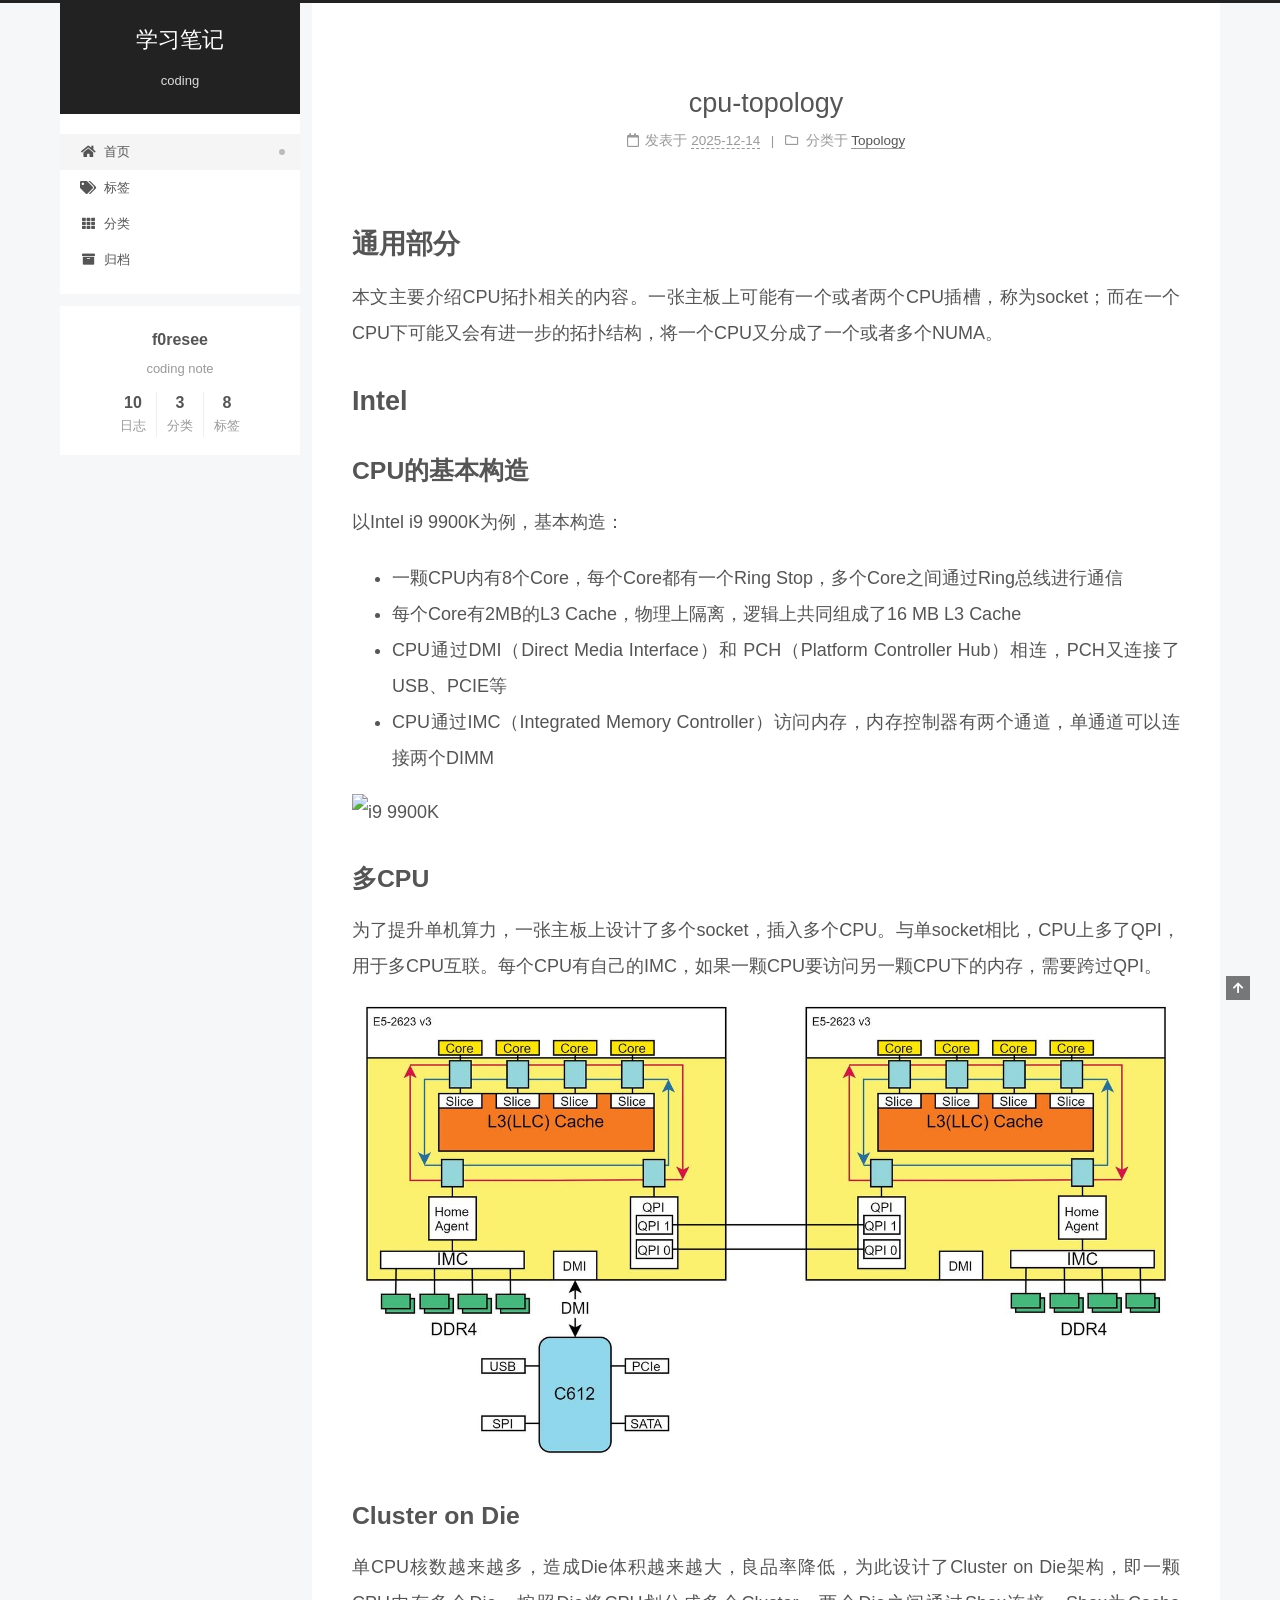
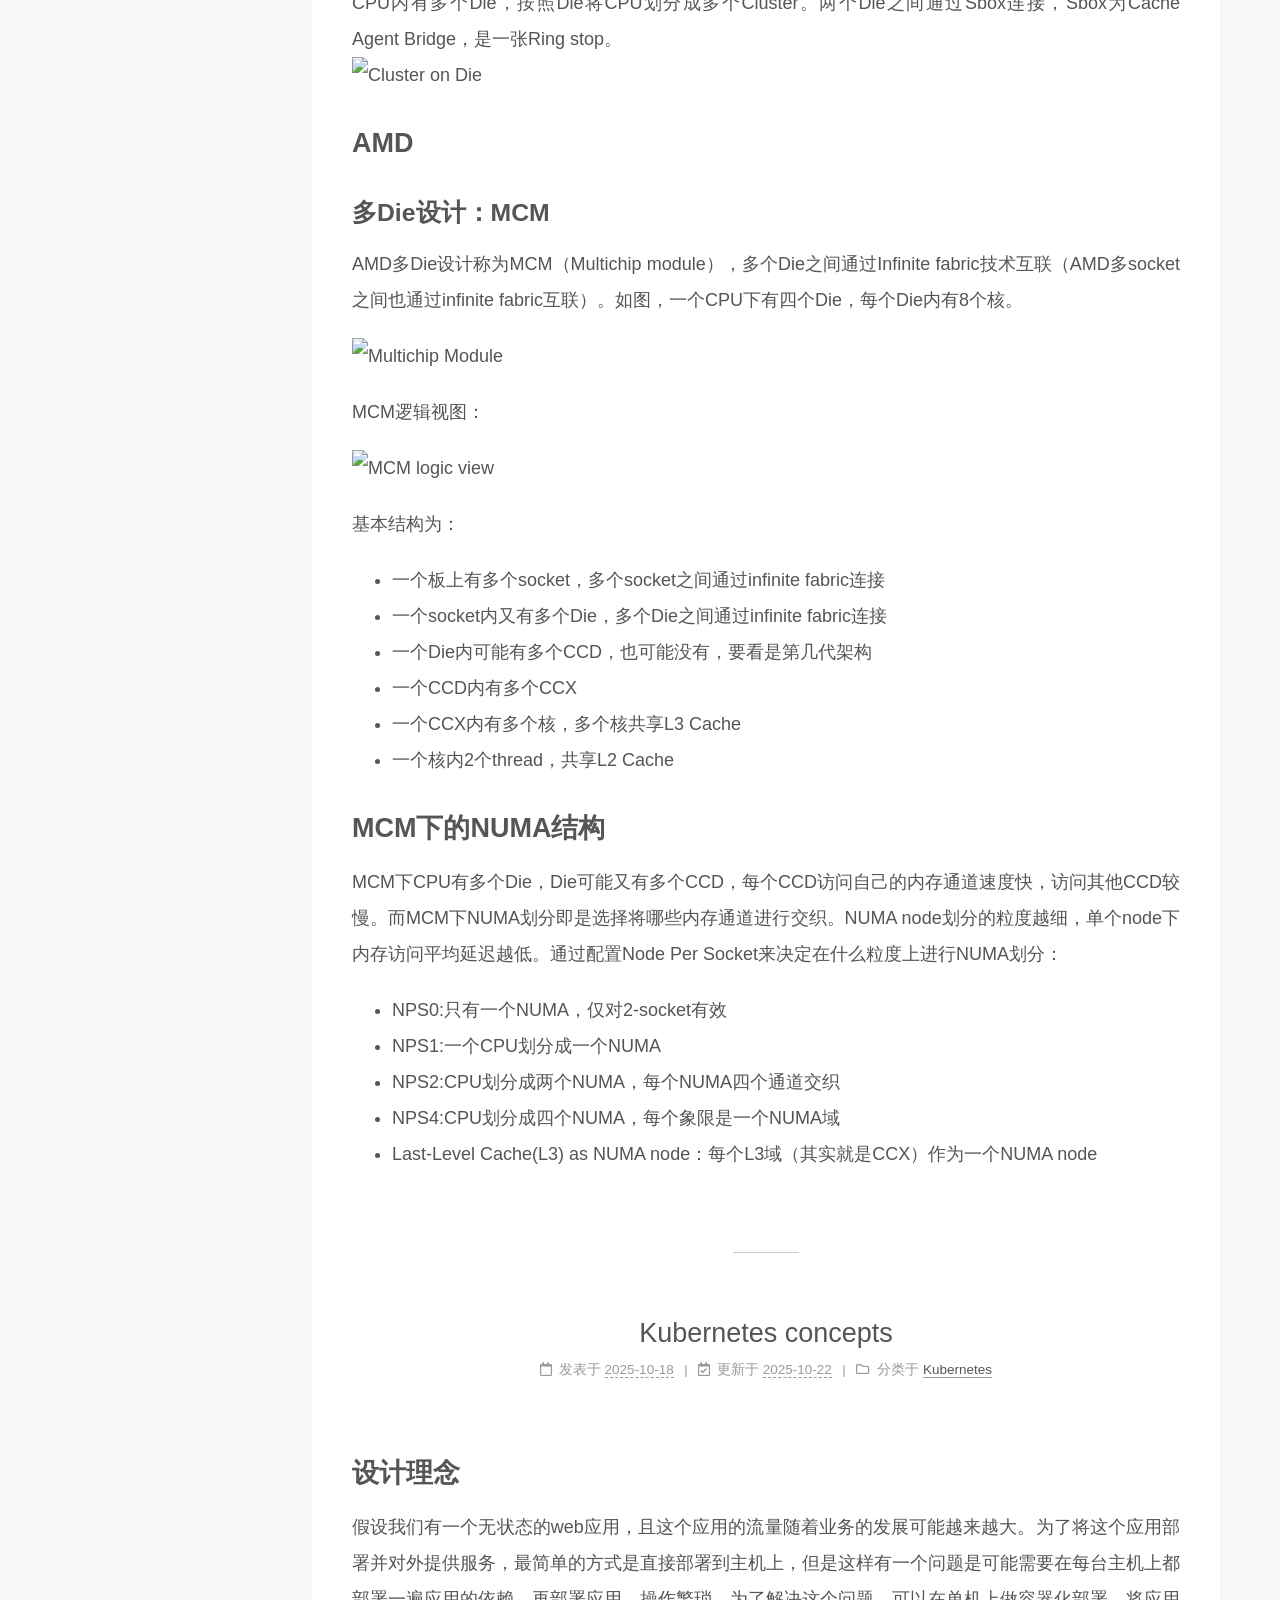
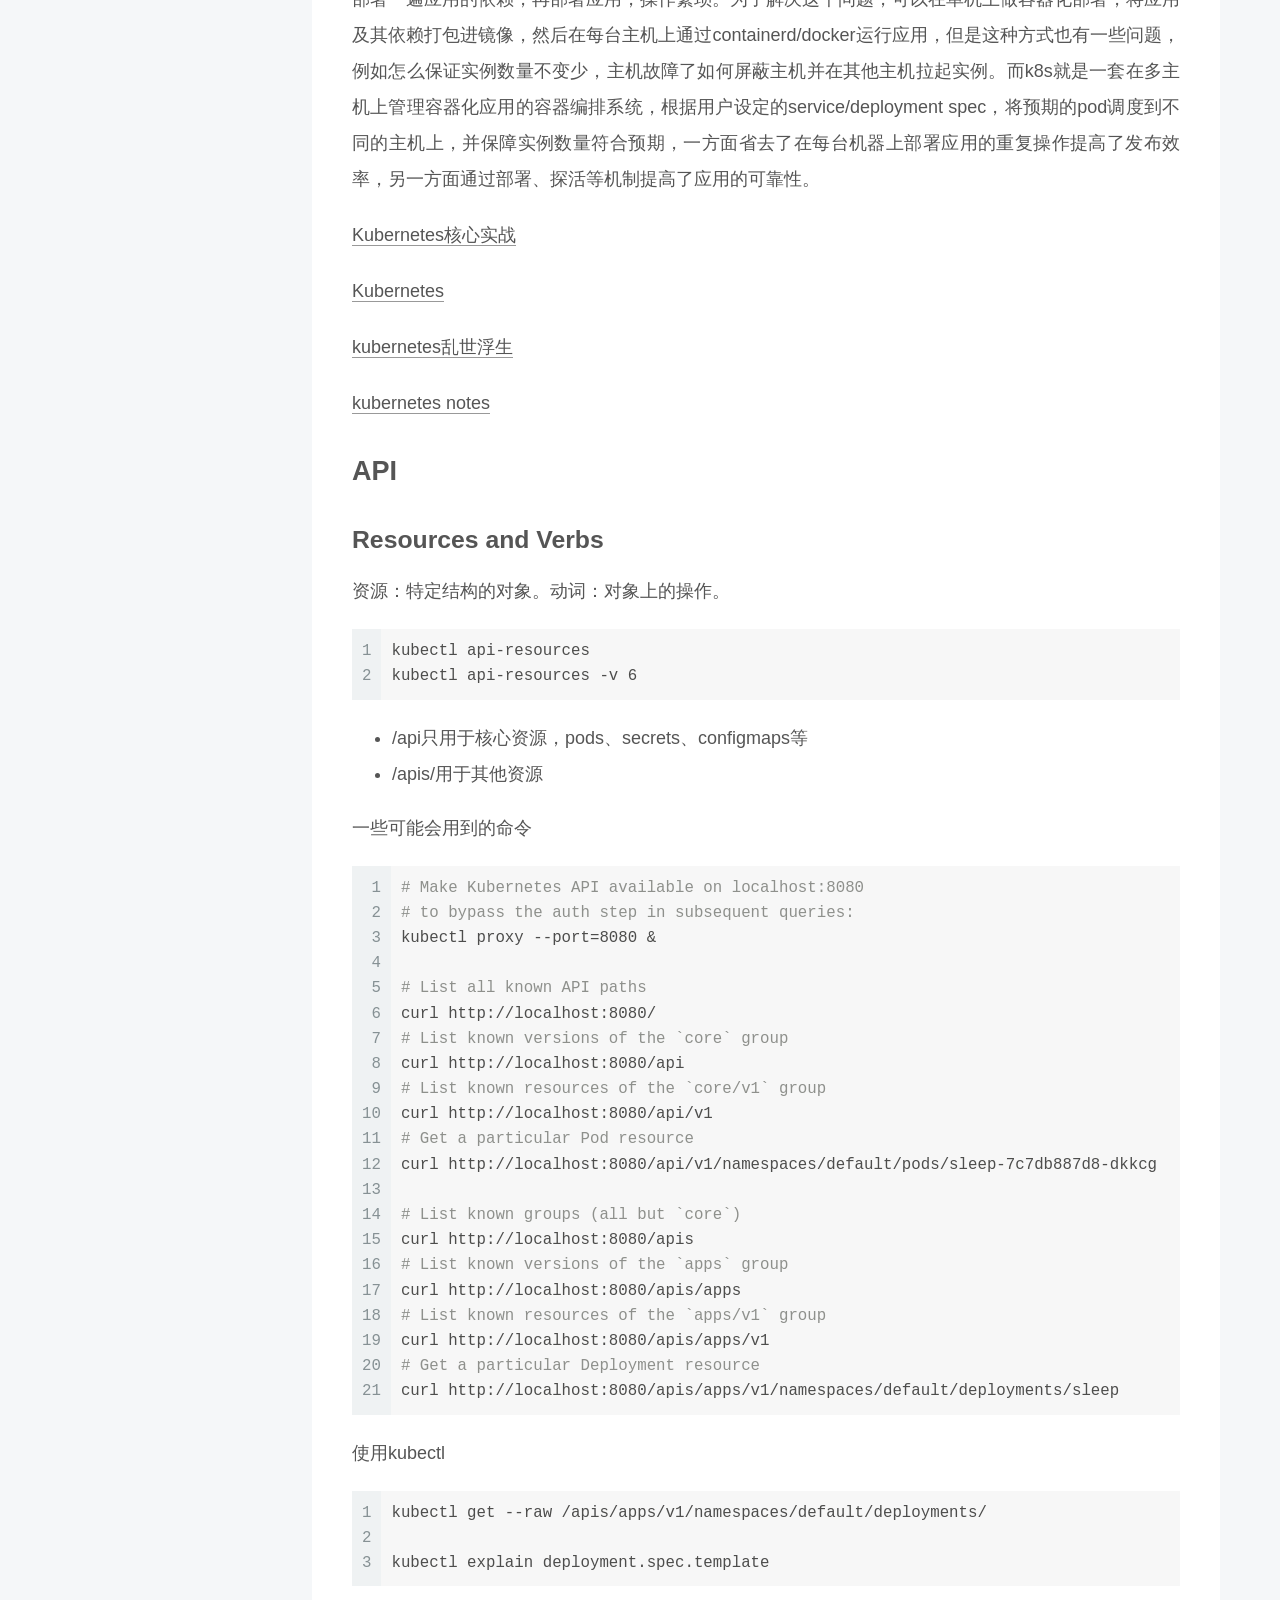
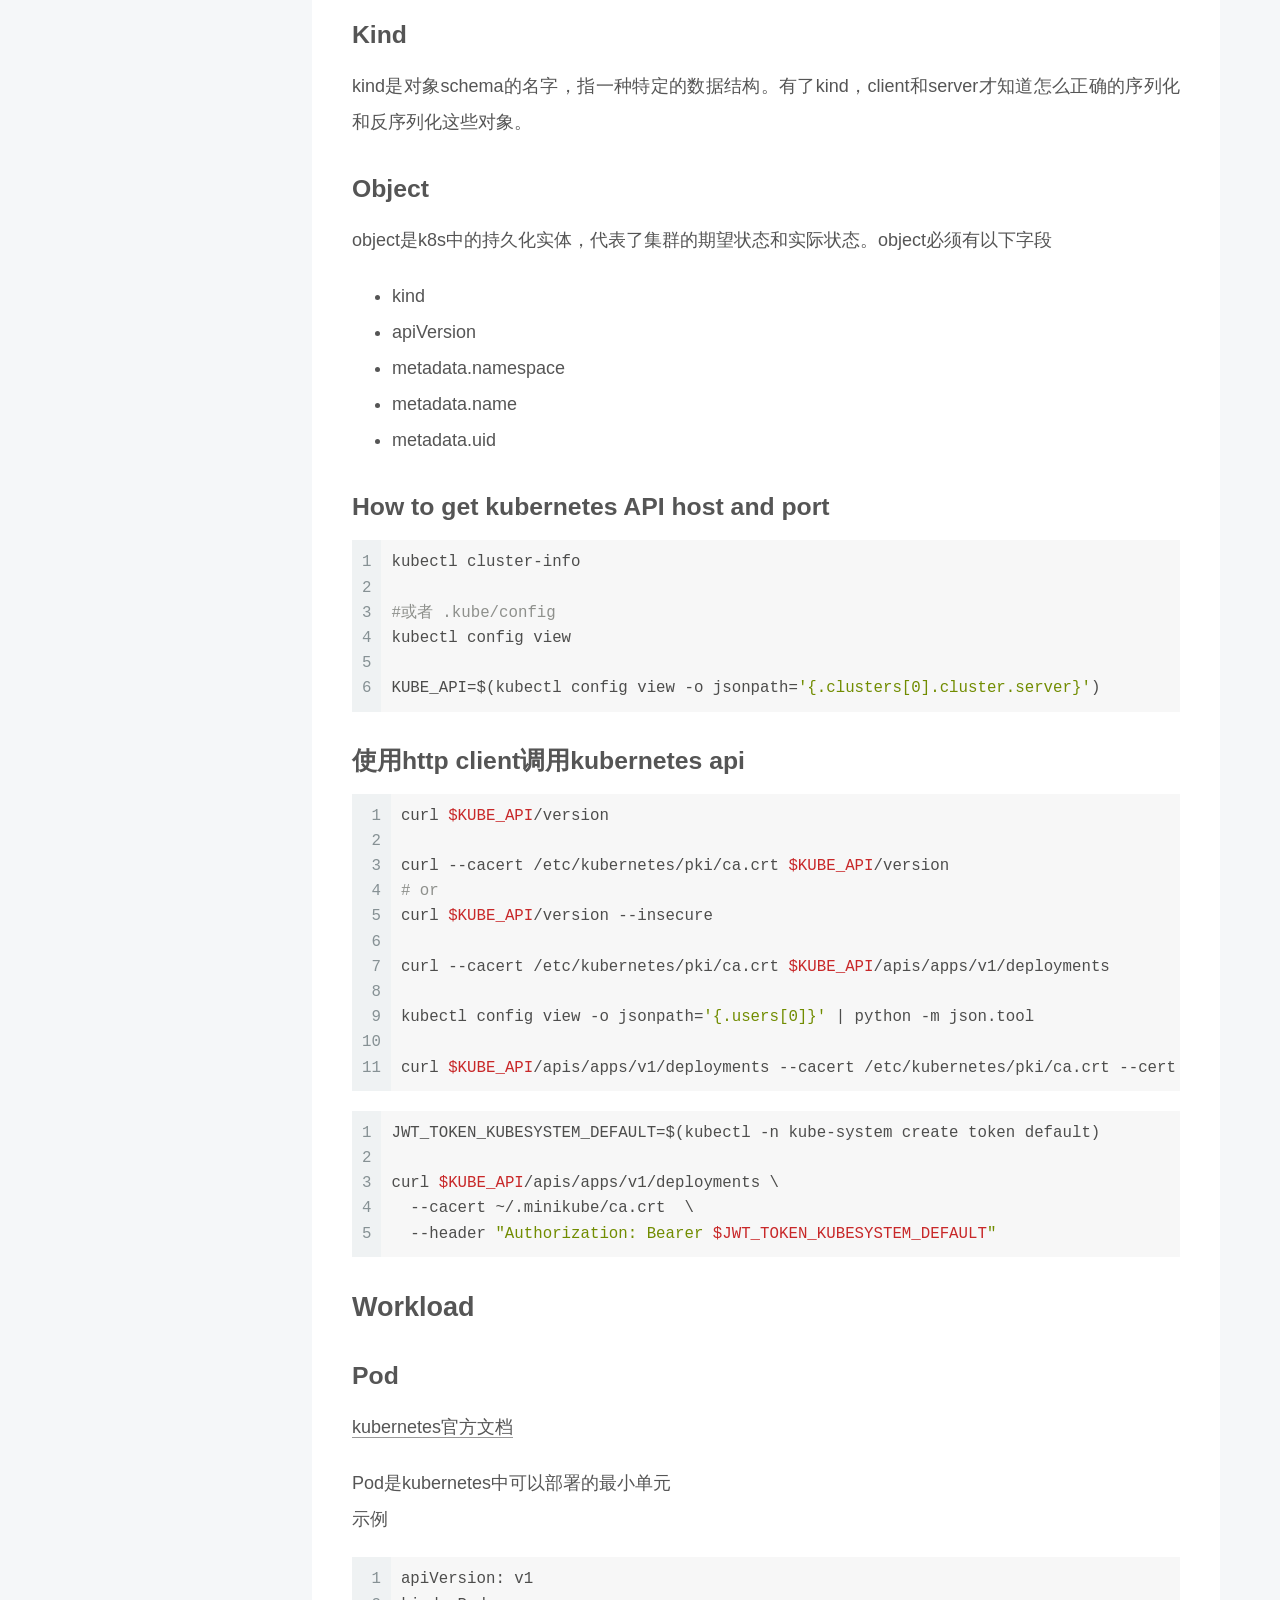
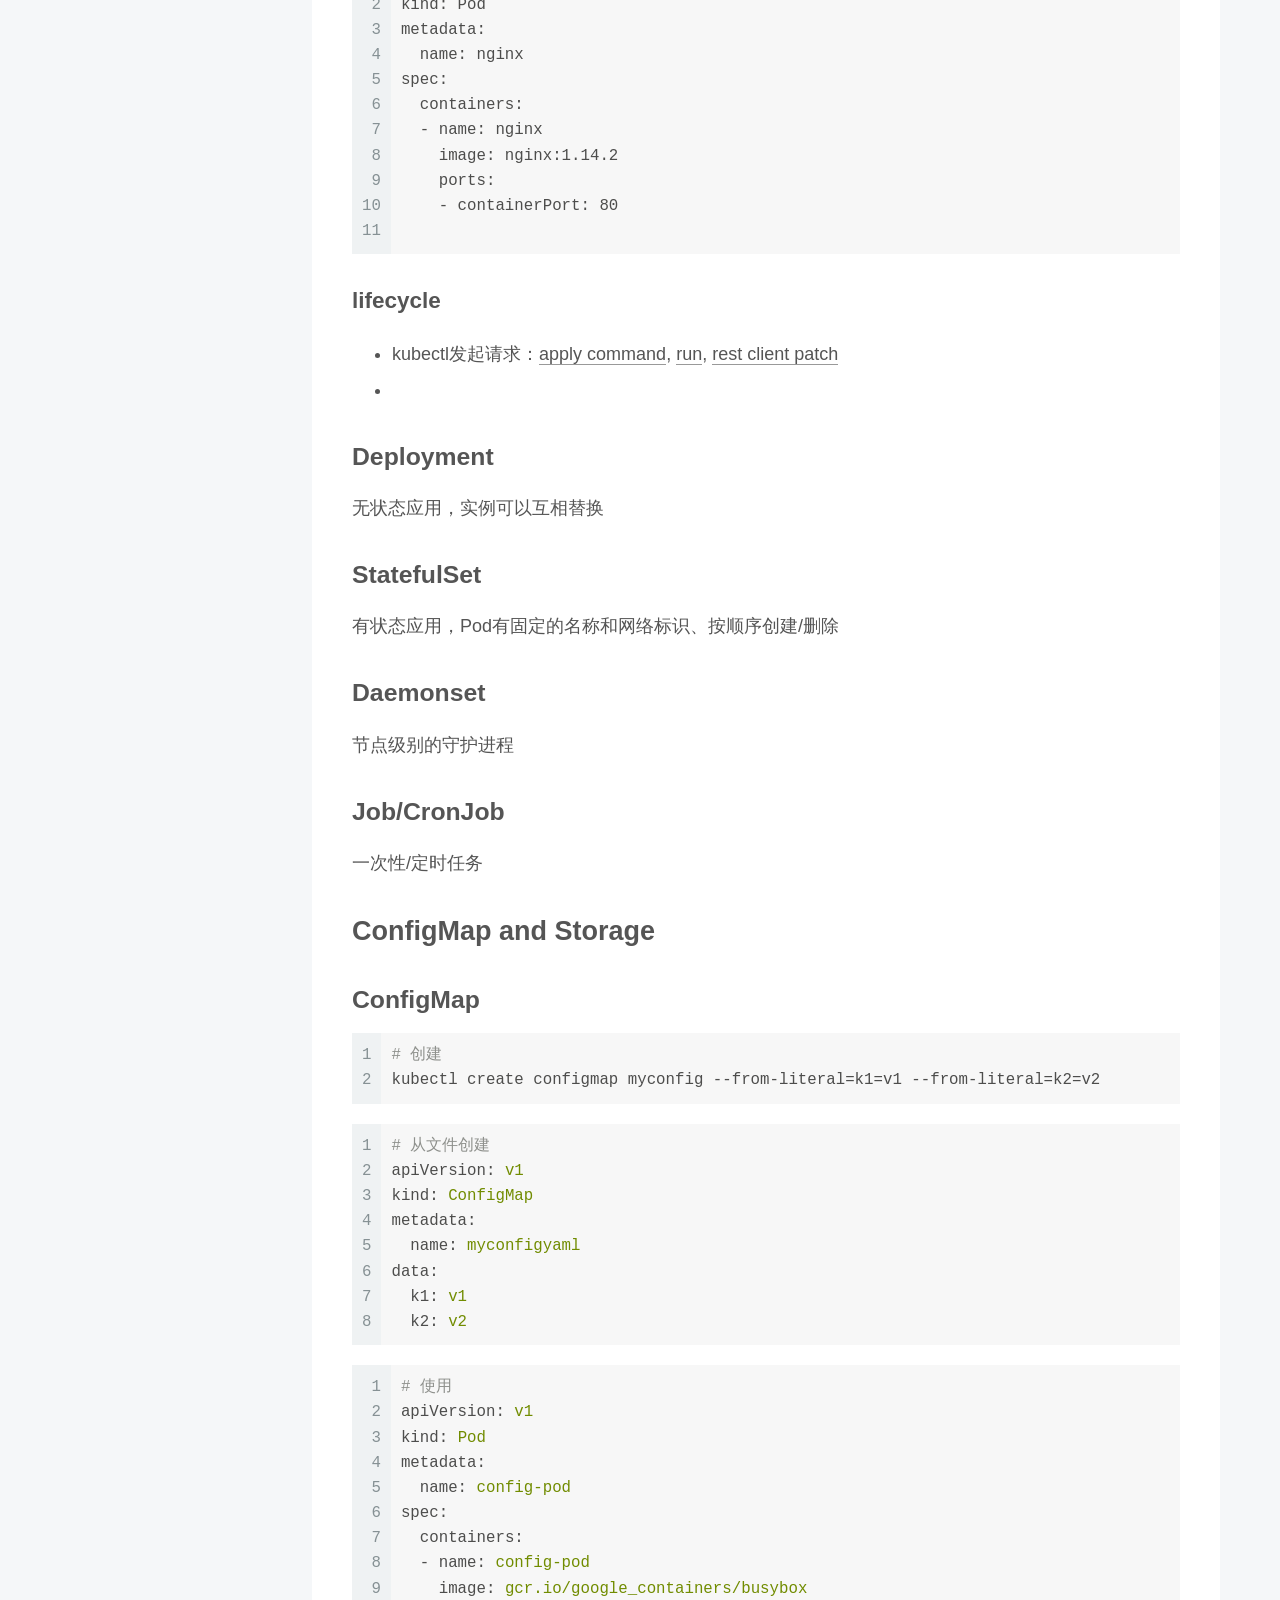
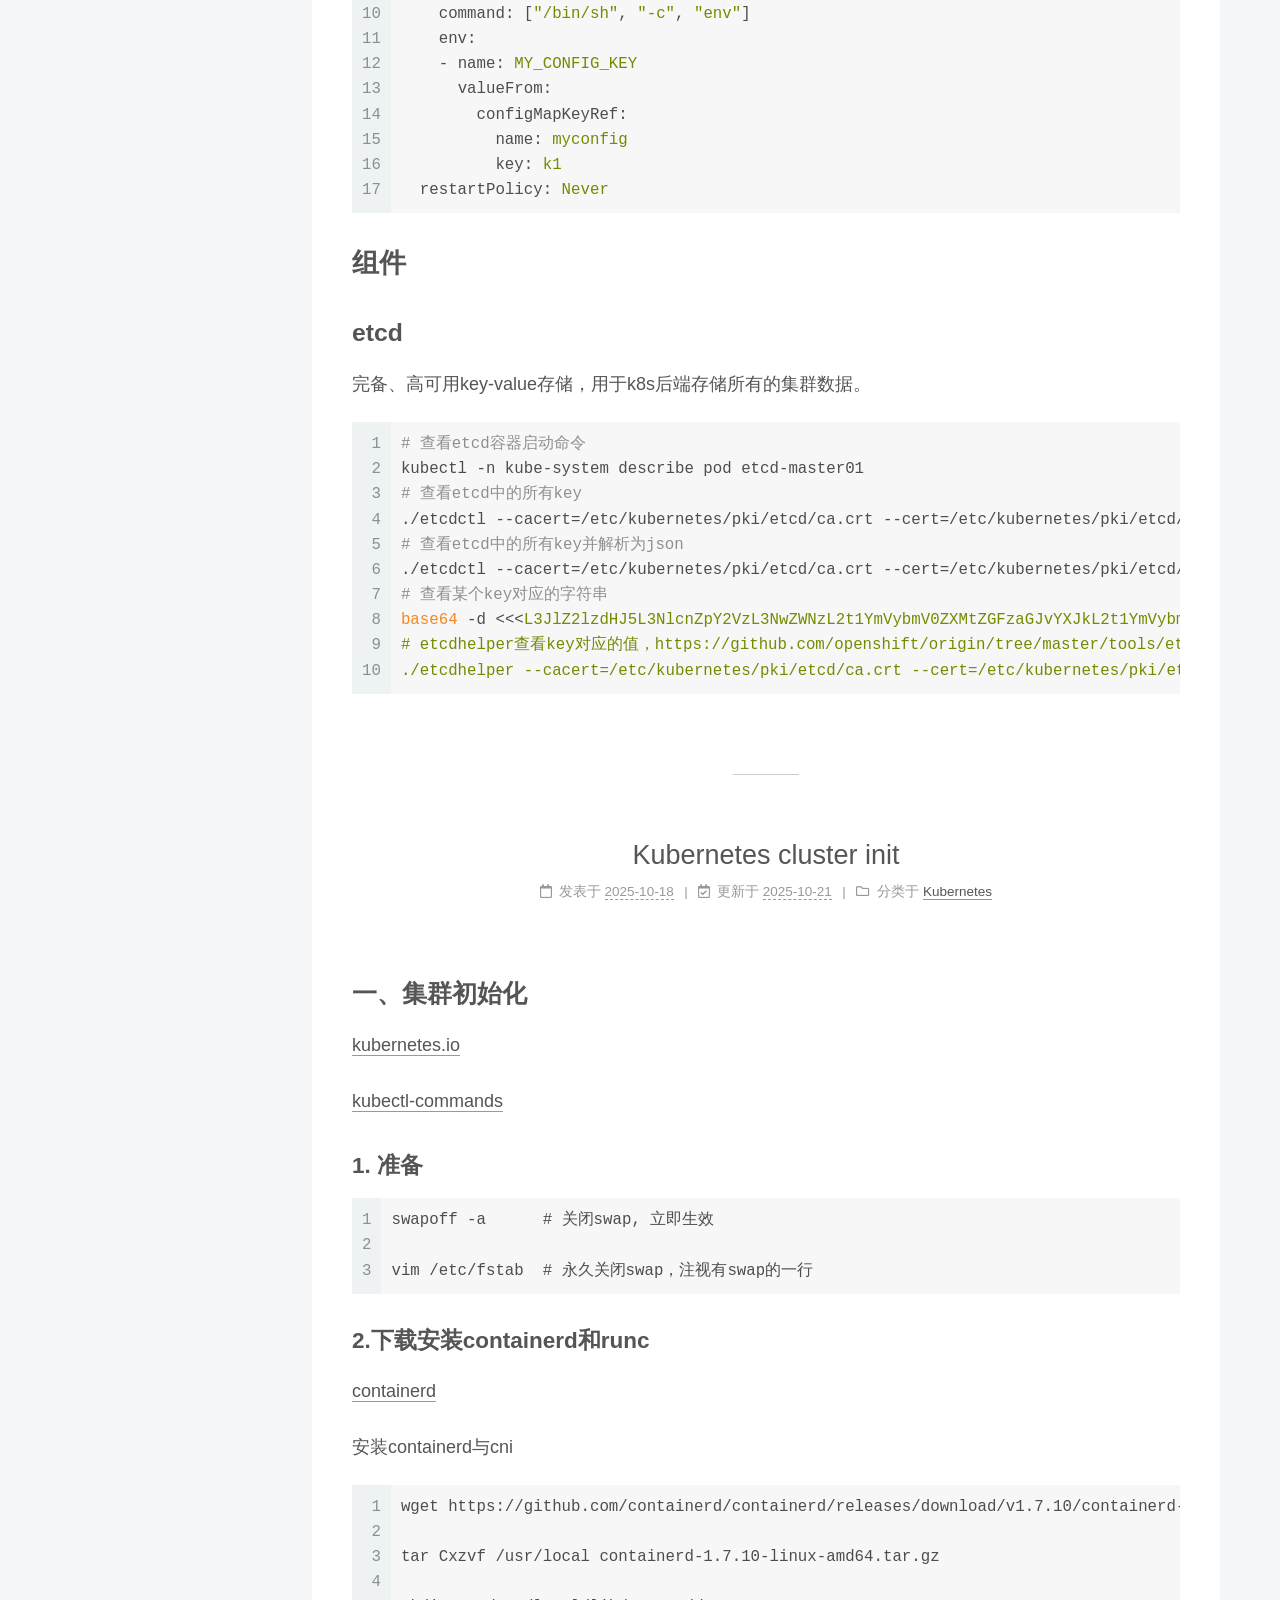
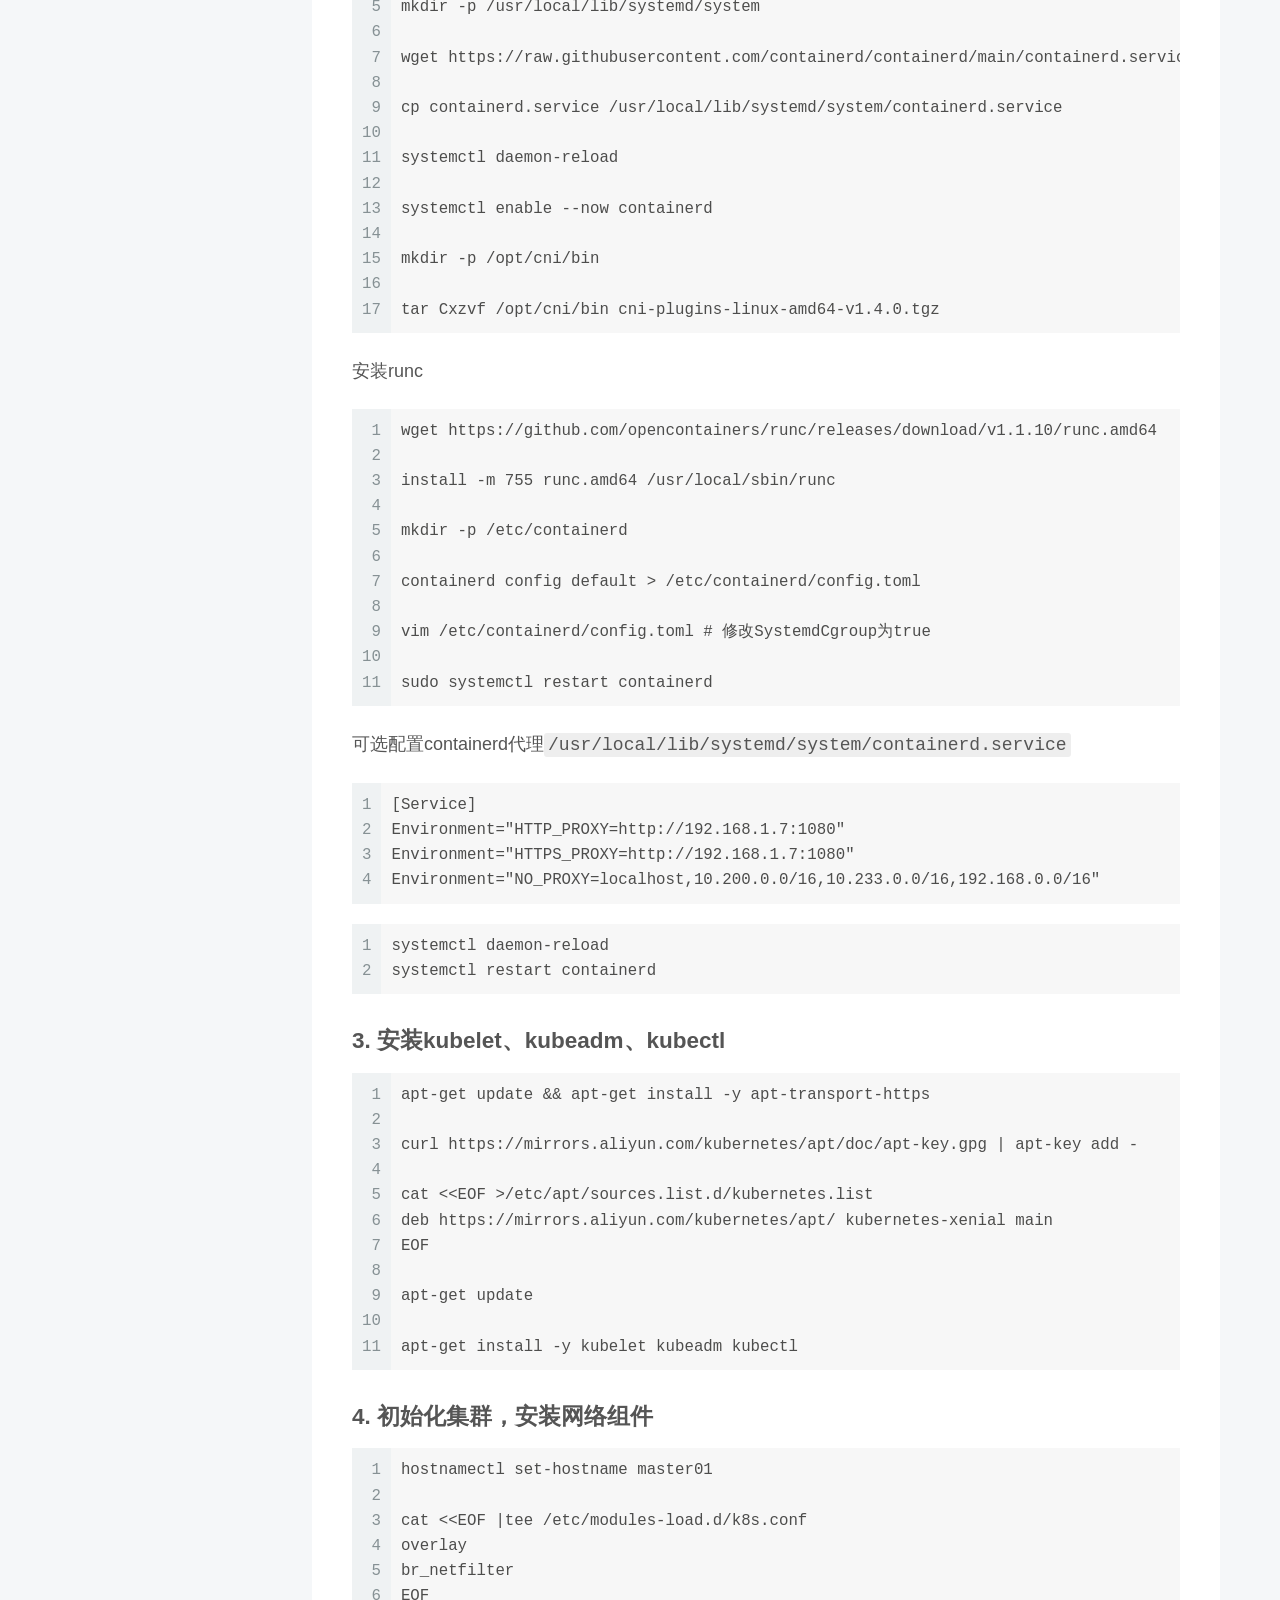
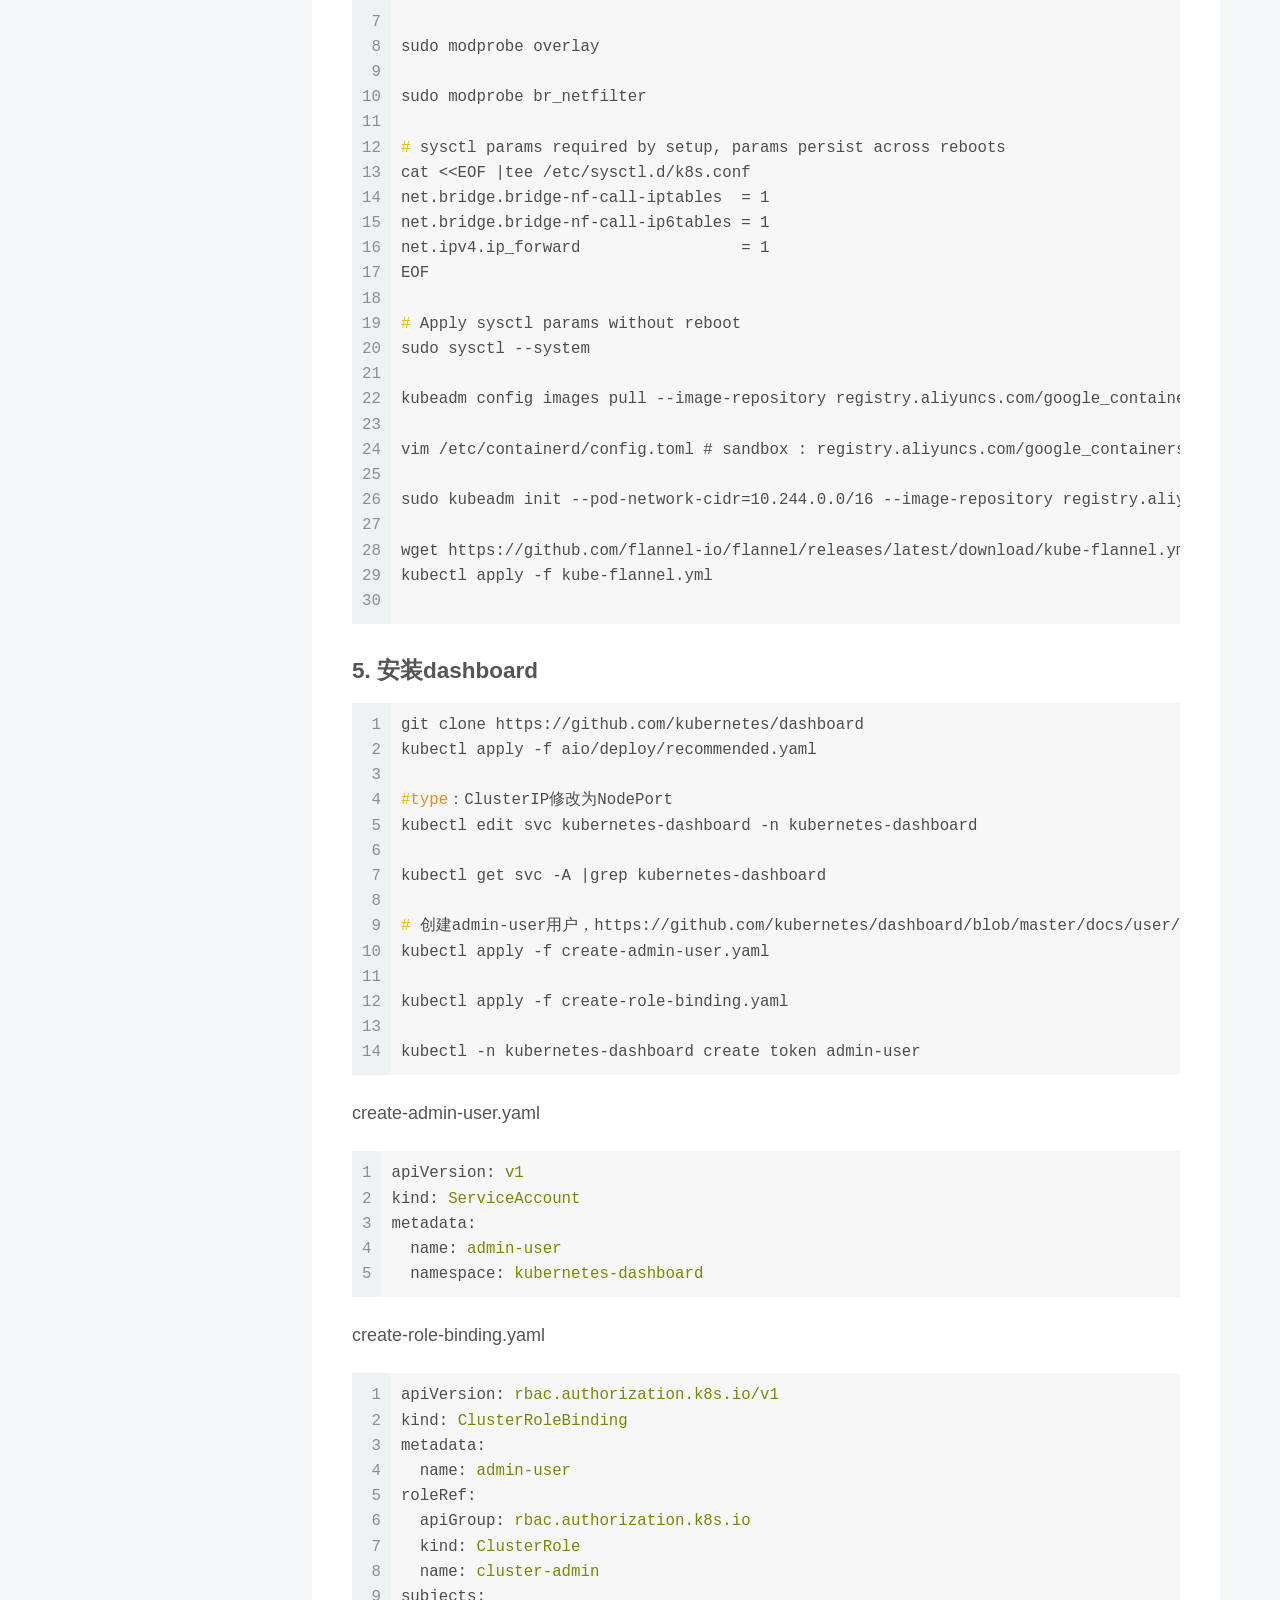
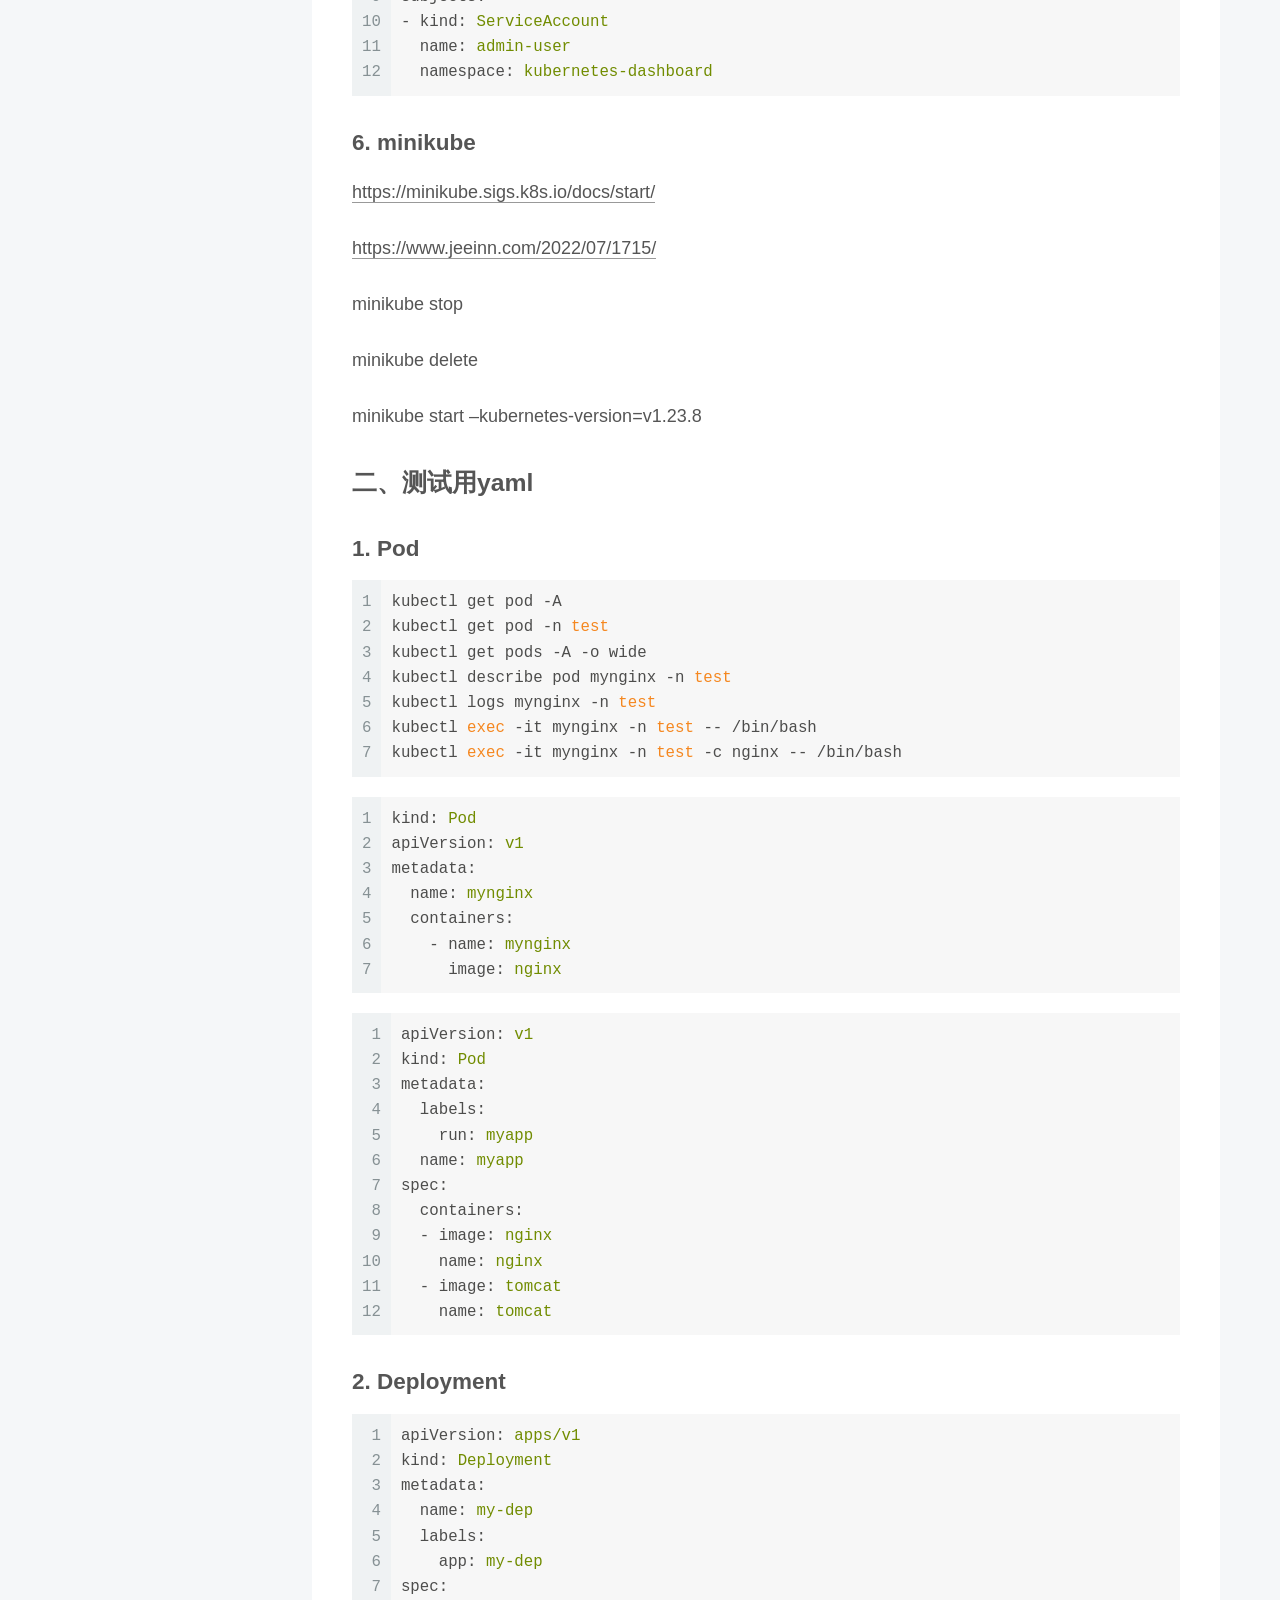
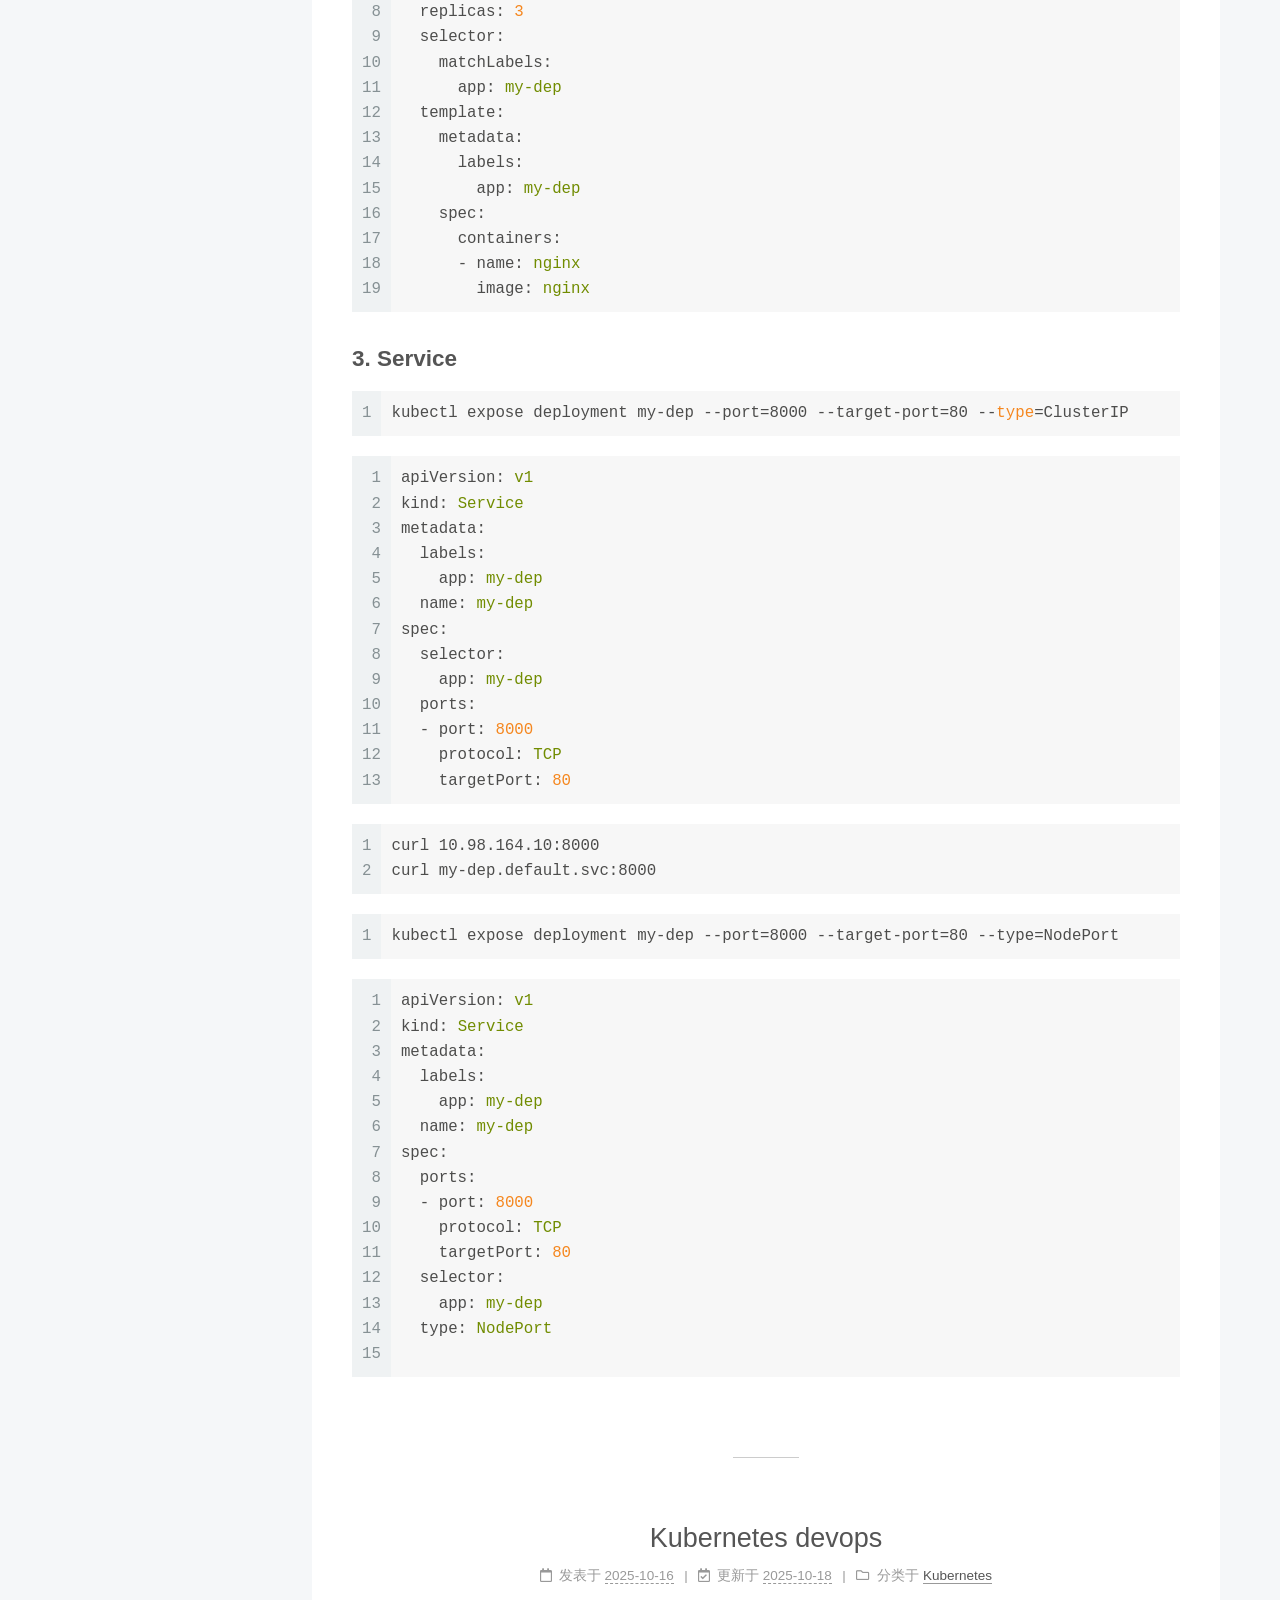
==== index.html @ 635e4c2a "add cpu topology" ====
<!DOCTYPE html>
<html lang="zh-CN">
<head>
  <meta charset="UTF-8">
<meta name="viewport" content="width=device-width, initial-scale=1, maximum-scale=2">
<meta name="theme-color" content="#222">
<meta name="generator" content="Hexo 7.3.0">
  <link rel="apple-touch-icon" sizes="180x180" href="/images/apple-touch-icon-next.png">
  <link rel="icon" type="image/png" sizes="32x32" href="/images/favicon-32x32-next.png">
  <link rel="icon" type="image/png" sizes="16x16" href="/images/favicon-16x16-next.png">
  <link rel="mask-icon" href="/images/logo.svg" color="#222">

<link rel="stylesheet" href="/css/main.css">


<link rel="stylesheet" href="/lib/font-awesome/css/all.min.css">

<script id="hexo-configurations">
    var NexT = window.NexT || {};
    var CONFIG = {"hostname":"f0resee.github.io","root":"/","scheme":"Pisces","version":"7.8.0","exturl":false,"sidebar":{"position":"left","display":"post","padding":18,"offset":12,"onmobile":false},"copycode":{"enable":false,"show_result":false,"style":null},"back2top":{"enable":true,"sidebar":false,"scrollpercent":false},"bookmark":{"enable":false,"color":"#222","save":"auto"},"fancybox":false,"mediumzoom":false,"lazyload":false,"pangu":false,"comments":{"style":"tabs","active":null,"storage":true,"lazyload":false,"nav":null},"algolia":{"hits":{"per_page":10},"labels":{"input_placeholder":"Search for Posts","hits_empty":"We didn't find any results for the search: ${query}","hits_stats":"${hits} results found in ${time} ms"}},"localsearch":{"enable":false,"trigger":"auto","top_n_per_article":1,"unescape":false,"preload":false},"motion":{"enable":true,"async":false,"transition":{"post_block":"fadeIn","post_header":"slideDownIn","post_body":"slideDownIn","coll_header":"slideLeftIn","sidebar":"slideUpIn"}}};
  </script>

  <meta name="description" content="coding note">
<meta property="og:type" content="website">
<meta property="og:title" content="学习笔记">
<meta property="og:url" content="https://f0resee.github.io/index.html">
<meta property="og:site_name" content="学习笔记">
<meta property="og:description" content="coding note">
<meta property="og:locale" content="zh_CN">
<meta property="article:author" content="f0resee">
<meta name="twitter:card" content="summary">

<link rel="canonical" href="https://f0resee.github.io/">


<script id="page-configurations">
  // https://hexo.io/docs/variables.html
  CONFIG.page = {
    sidebar: "",
    isHome : true,
    isPost : false,
    lang   : 'zh-CN'
  };
</script>

  <title>学习笔记</title>
  






  <noscript>
  <style>
  .use-motion .brand,
  .use-motion .menu-item,
  .sidebar-inner,
  .use-motion .post-block,
  .use-motion .pagination,
  .use-motion .comments,
  .use-motion .post-header,
  .use-motion .post-body,
  .use-motion .collection-header { opacity: initial; }

  .use-motion .site-title,
  .use-motion .site-subtitle {
    opacity: initial;
    top: initial;
  }

  .use-motion .logo-line-before i { left: initial; }
  .use-motion .logo-line-after i { right: initial; }
  </style>
</noscript>

</head>

<body itemscope itemtype="http://schema.org/WebPage">
  <div class="container use-motion">
    <div class="headband"></div>

    <header class="header" itemscope itemtype="http://schema.org/WPHeader">
      <div class="header-inner"><div class="site-brand-container">
  <div class="site-nav-toggle">
    <div class="toggle" aria-label="切换导航栏">
      <span class="toggle-line toggle-line-first"></span>
      <span class="toggle-line toggle-line-middle"></span>
      <span class="toggle-line toggle-line-last"></span>
    </div>
  </div>

  <div class="site-meta">

    <a href="/" class="brand" rel="start">
      <span class="logo-line-before"><i></i></span>
      <h1 class="site-title">学习笔记</h1>
      <span class="logo-line-after"><i></i></span>
    </a>
      <p class="site-subtitle" itemprop="description">coding</p>
  </div>

  <div class="site-nav-right">
    <div class="toggle popup-trigger">
    </div>
  </div>
</div>




<nav class="site-nav">
  <ul id="menu" class="main-menu menu">
        <li class="menu-item menu-item-home">

    <a href="/" rel="section"><i class="fa fa-home fa-fw"></i>首页</a>

  </li>
        <li class="menu-item menu-item-tags">

    <a href="/tags/" rel="section"><i class="fa fa-tags fa-fw"></i>标签</a>

  </li>
        <li class="menu-item menu-item-categories">

    <a href="/categories/" rel="section"><i class="fa fa-th fa-fw"></i>分类</a>

  </li>
        <li class="menu-item menu-item-archives">

    <a href="/archives/" rel="section"><i class="fa fa-archive fa-fw"></i>归档</a>

  </li>
  </ul>
</nav>




</div>
    </header>

    
  <div class="back-to-top">
    <i class="fa fa-arrow-up"></i>
    <span>0%</span>
  </div>


    <main class="main">
      <div class="main-inner">
        <div class="content-wrap">
          

          <div class="content index posts-expand">
            
      
  
  
  <article itemscope itemtype="http://schema.org/Article" class="post-block" lang="zh-CN">
    <link itemprop="mainEntityOfPage" href="https://f0resee.github.io/2025/12/14/cpu-topology/">

    <span hidden itemprop="author" itemscope itemtype="http://schema.org/Person">
      <meta itemprop="image" content="/images/avatar.gif">
      <meta itemprop="name" content="f0resee">
      <meta itemprop="description" content="coding note">
    </span>

    <span hidden itemprop="publisher" itemscope itemtype="http://schema.org/Organization">
      <meta itemprop="name" content="学习笔记">
    </span>
      <header class="post-header">
        <h2 class="post-title" itemprop="name headline">
          
            <a href="/2025/12/14/cpu-topology/" class="post-title-link" itemprop="url">cpu-topology</a>
        </h2>

        <div class="post-meta">
            <span class="post-meta-item">
              <span class="post-meta-item-icon">
                <i class="far fa-calendar"></i>
              </span>
              <span class="post-meta-item-text">发表于</span>
              

              <time title="创建时间：2025-12-14 13:13:29 / 修改时间：15:22:17" itemprop="dateCreated datePublished" datetime="2025-12-14T13:13:29+08:00">2025-12-14</time>
            </span>
            <span class="post-meta-item">
              <span class="post-meta-item-icon">
                <i class="far fa-folder"></i>
              </span>
              <span class="post-meta-item-text">分类于</span>
                <span itemprop="about" itemscope itemtype="http://schema.org/Thing">
                  <a href="/categories/Topology/" itemprop="url" rel="index"><span itemprop="name">Topology</span></a>
                </span>
            </span>

          

        </div>
      </header>

    
    
    
    <div class="post-body" itemprop="articleBody">

      
          <h1 id="通用部分"><a href="#通用部分" class="headerlink" title="通用部分"></a>通用部分</h1><p>本文主要介绍CPU拓扑相关的内容。一张主板上可能有一个或者两个CPU插槽，称为socket；而在一个CPU下可能又会有进一步的拓扑结构，将一个CPU又分成了一个或者多个NUMA。</p>
<h1 id="Intel"><a href="#Intel" class="headerlink" title="Intel"></a>Intel</h1><h2 id="CPU的基本构造"><a href="#CPU的基本构造" class="headerlink" title="CPU的基本构造"></a>CPU的基本构造</h2><p>以Intel i9 9900K为例，基本构造：</p>
<ul>
<li>一颗CPU内有8个Core，每个Core都有一个Ring Stop，多个Core之间通过Ring总线进行通信</li>
<li>每个Core有2MB的L3 Cache，物理上隔离，逻辑上共同组成了16 MB L3 Cache</li>
<li>CPU通过DMI（Direct Media Interface）和 PCH（Platform Controller Hub）相连，PCH又连接了USB、PCIE等</li>
<li>CPU通过IMC（Integrated Memory Controller）访问内存，内存控制器有两个通道，单通道可以连接两个DIMM</li>
</ul>
<img src="/.io//12/14/cpu-topology/cpu-and-pch.jpg" class title="i9 9900K">
<h2 id="多CPU"><a href="#多CPU" class="headerlink" title="多CPU"></a>多CPU</h2><p>为了提升单机算力，一张主板上设计了多个socket，插入多个CPU。与单socket相比，CPU上多了QPI，用于多CPU互联。每个CPU有自己的IMC，如果一颗CPU要访问另一颗CPU下的内存，需要跨过QPI。<br><img src="/images/mulit-socket-single-die.jpg" alt="Xeon E5-2623V3"></p>
<h2 id="Cluster-on-Die"><a href="#Cluster-on-Die" class="headerlink" title="Cluster on Die"></a>Cluster on Die</h2><p>单CPU核数越来越多，造成Die体积越来越大，良品率降低，为此设计了Cluster on Die架构，即一颗CPU内有多个Die，按照Die将CPU划分成多个Cluster。两个Die之间通过Sbox连接，Sbox为Cache Agent Bridge，是一张Ring stop。<br><img src="/.io//cluster-on-die.jpg" alt="Cluster on Die"></p>
<h1 id="AMD"><a href="#AMD" class="headerlink" title="AMD"></a>AMD</h1><h2 id="多Die设计：MCM"><a href="#多Die设计：MCM" class="headerlink" title="多Die设计：MCM"></a>多Die设计：MCM</h2><p>AMD多Die设计称为MCM（Multichip module），多个Die之间通过Infinite fabric技术互联（AMD多socket之间也通过infinite fabric互联）。如图，一个CPU下有四个Die，每个Die内有8个核。</p>
<p><img src="/.io//mutichip-module.jpg" alt="Multichip Module"></p>
<p>MCM逻辑视图：</p>
<p><img src="/.io//mcm-logic-view.jpg" alt="MCM logic view"></p>
<p>基本结构为：</p>
<ul>
<li>一个板上有多个socket，多个socket之间通过infinite fabric连接</li>
<li>一个socket内又有多个Die，多个Die之间通过infinite fabric连接</li>
<li>一个Die内可能有多个CCD，也可能没有，要看是第几代架构</li>
<li>一个CCD内有多个CCX</li>
<li>一个CCX内有多个核，多个核共享L3 Cache</li>
<li>一个核内2个thread，共享L2 Cache</li>
</ul>
<h1 id="MCM下的NUMA结构"><a href="#MCM下的NUMA结构" class="headerlink" title="MCM下的NUMA结构"></a>MCM下的NUMA结构</h1><p>MCM下CPU有多个Die，Die可能又有多个CCD，每个CCD访问自己的内存通道速度快，访问其他CCD较慢。而MCM下NUMA划分即是选择将哪些内存通道进行交织。NUMA node划分的粒度越细，单个node下内存访问平均延迟越低。通过配置Node Per Socket来决定在什么粒度上进行NUMA划分：</p>
<ul>
<li>NPS0:只有一个NUMA，仅对2-socket有效</li>
<li>NPS1:一个CPU划分成一个NUMA</li>
<li>NPS2:CPU划分成两个NUMA，每个NUMA四个通道交织</li>
<li>NPS4:CPU划分成四个NUMA，每个象限是一个NUMA域</li>
<li>Last-Level Cache(L3) as NUMA node：每个L3域（其实就是CCX）作为一个NUMA node</li>
</ul>

      
    </div>

    
    
    
      <footer class="post-footer">
        <div class="post-eof"></div>
      </footer>
  </article>
  
  
  

      
  
  
  <article itemscope itemtype="http://schema.org/Article" class="post-block" lang="zh-CN">
    <link itemprop="mainEntityOfPage" href="https://f0resee.github.io/2025/10/18/kubernetes-concepts/">

    <span hidden itemprop="author" itemscope itemtype="http://schema.org/Person">
      <meta itemprop="image" content="/images/avatar.gif">
      <meta itemprop="name" content="f0resee">
      <meta itemprop="description" content="coding note">
    </span>

    <span hidden itemprop="publisher" itemscope itemtype="http://schema.org/Organization">
      <meta itemprop="name" content="学习笔记">
    </span>
      <header class="post-header">
        <h2 class="post-title" itemprop="name headline">
          
            <a href="/2025/10/18/kubernetes-concepts/" class="post-title-link" itemprop="url">Kubernetes concepts</a>
        </h2>

        <div class="post-meta">
            <span class="post-meta-item">
              <span class="post-meta-item-icon">
                <i class="far fa-calendar"></i>
              </span>
              <span class="post-meta-item-text">发表于</span>

              <time title="创建时间：2025-10-18 15:40:35" itemprop="dateCreated datePublished" datetime="2025-10-18T15:40:35+08:00">2025-10-18</time>
            </span>
              <span class="post-meta-item">
                <span class="post-meta-item-icon">
                  <i class="far fa-calendar-check"></i>
                </span>
                <span class="post-meta-item-text">更新于</span>
                <time title="修改时间：2025-10-22 21:48:31" itemprop="dateModified" datetime="2025-10-22T21:48:31+08:00">2025-10-22</time>
              </span>
            <span class="post-meta-item">
              <span class="post-meta-item-icon">
                <i class="far fa-folder"></i>
              </span>
              <span class="post-meta-item-text">分类于</span>
                <span itemprop="about" itemscope itemtype="http://schema.org/Thing">
                  <a href="/categories/Kubernetes/" itemprop="url" rel="index"><span itemprop="name">Kubernetes</span></a>
                </span>
            </span>

          

        </div>
      </header>

    
    
    
    <div class="post-body" itemprop="articleBody">

      
          <h1 id="设计理念"><a href="#设计理念" class="headerlink" title="设计理念"></a>设计理念</h1><p>假设我们有一个无状态的web应用，且这个应用的流量随着业务的发展可能越来越大。为了将这个应用部署并对外提供服务，最简单的方式是直接部署到主机上，但是这样有一个问题是可能需要在每台主机上都部署一遍应用的依赖，再部署应用，操作繁琐。为了解决这个问题，可以在单机上做容器化部署，将应用及其依赖打包进镜像，然后在每台主机上通过containerd&#x2F;docker运行应用，但是这种方式也有一些问题，例如怎么保证实例数量不变少，主机故障了如何屏蔽主机并在其他主机拉起实例。而k8s就是一套在多主机上管理容器化应用的容器编排系统，根据用户设定的service&#x2F;deployment spec，将预期的pod调度到不同的主机上，并保障实例数量符合预期，一方面省去了在每台机器上部署应用的重复操作提高了发布效率，另一方面通过部署、探活等机制提高了应用的可靠性。</p>
<p><a target="_blank" rel="noopener" href="https://www.yuque.com/leifengyang/oncloud/ctiwgo#3ykv9">Kubernetes核心实战</a></p>
<p><a target="_blank" rel="noopener" href="https://iximiuz.com/en/categories/?category=Kubernetes">Kubernetes</a></p>
<p><a target="_blank" rel="noopener" href="https://atbug.com/deep-dive-k8s-network-mode-and-communication/">kubernetes乱世浮生</a></p>
<p><a target="_blank" rel="noopener" href="https://github.com/rfyiamcool/notes">kubernetes notes</a></p>
<h1 id="API"><a href="#API" class="headerlink" title="API"></a>API</h1><h2 id="Resources-and-Verbs"><a href="#Resources-and-Verbs" class="headerlink" title="Resources and Verbs"></a>Resources and Verbs</h2><p>资源：特定结构的对象。动词：对象上的操作。</p>
<figure class="highlight bash"><table><tr><td class="gutter"><pre><span class="line">1</span><br><span class="line">2</span><br></pre></td><td class="code"><pre><span class="line">kubectl api-resources</span><br><span class="line">kubectl api-resources -v 6</span><br></pre></td></tr></table></figure>

<ul>
<li>&#x2F;api只用于核心资源，pods、secrets、configmaps等</li>
<li>&#x2F;apis&#x2F;<group-name>用于其他资源</group-name></li>
</ul>
<p>一些可能会用到的命令</p>
<figure class="highlight bash"><table><tr><td class="gutter"><pre><span class="line">1</span><br><span class="line">2</span><br><span class="line">3</span><br><span class="line">4</span><br><span class="line">5</span><br><span class="line">6</span><br><span class="line">7</span><br><span class="line">8</span><br><span class="line">9</span><br><span class="line">10</span><br><span class="line">11</span><br><span class="line">12</span><br><span class="line">13</span><br><span class="line">14</span><br><span class="line">15</span><br><span class="line">16</span><br><span class="line">17</span><br><span class="line">18</span><br><span class="line">19</span><br><span class="line">20</span><br><span class="line">21</span><br></pre></td><td class="code"><pre><span class="line"><span class="comment"># Make Kubernetes API available on localhost:8080</span></span><br><span class="line"><span class="comment"># to bypass the auth step in subsequent queries:</span></span><br><span class="line">kubectl proxy --port=8080 &amp;</span><br><span class="line"></span><br><span class="line"><span class="comment"># List all known API paths</span></span><br><span class="line">curl http://localhost:8080/</span><br><span class="line"><span class="comment"># List known versions of the `core` group</span></span><br><span class="line">curl http://localhost:8080/api</span><br><span class="line"><span class="comment"># List known resources of the `core/v1` group</span></span><br><span class="line">curl http://localhost:8080/api/v1</span><br><span class="line"><span class="comment"># Get a particular Pod resource</span></span><br><span class="line">curl http://localhost:8080/api/v1/namespaces/default/pods/sleep-7c7db887d8-dkkcg</span><br><span class="line"></span><br><span class="line"><span class="comment"># List known groups (all but `core`)</span></span><br><span class="line">curl http://localhost:8080/apis</span><br><span class="line"><span class="comment"># List known versions of the `apps` group </span></span><br><span class="line">curl http://localhost:8080/apis/apps</span><br><span class="line"><span class="comment"># List known resources of the `apps/v1` group</span></span><br><span class="line">curl http://localhost:8080/apis/apps/v1</span><br><span class="line"><span class="comment"># Get a particular Deployment resource</span></span><br><span class="line">curl http://localhost:8080/apis/apps/v1/namespaces/default/deployments/sleep</span><br></pre></td></tr></table></figure>
<p>使用kubectl</p>
<figure class="highlight bash"><table><tr><td class="gutter"><pre><span class="line">1</span><br><span class="line">2</span><br><span class="line">3</span><br></pre></td><td class="code"><pre><span class="line">kubectl get --raw /apis/apps/v1/namespaces/default/deployments/</span><br><span class="line"></span><br><span class="line">kubectl explain deployment.spec.template</span><br></pre></td></tr></table></figure>
<h2 id="Kind"><a href="#Kind" class="headerlink" title="Kind"></a>Kind</h2><p>kind是对象schema的名字，指一种特定的数据结构。有了kind，client和server才知道怎么正确的序列化和反序列化这些对象。</p>
<h2 id="Object"><a href="#Object" class="headerlink" title="Object"></a>Object</h2><p>object是k8s中的持久化实体，代表了集群的期望状态和实际状态。object必须有以下字段</p>
<ul>
<li>kind</li>
<li>apiVersion</li>
<li>metadata.namespace</li>
<li>metadata.name</li>
<li>metadata.uid</li>
</ul>
<h2 id="How-to-get-kubernetes-API-host-and-port"><a href="#How-to-get-kubernetes-API-host-and-port" class="headerlink" title="How to get kubernetes API host and port"></a>How to get kubernetes API host and port</h2><figure class="highlight bash"><table><tr><td class="gutter"><pre><span class="line">1</span><br><span class="line">2</span><br><span class="line">3</span><br><span class="line">4</span><br><span class="line">5</span><br><span class="line">6</span><br></pre></td><td class="code"><pre><span class="line">kubectl cluster-info</span><br><span class="line"></span><br><span class="line"><span class="comment">#或者 .kube/config</span></span><br><span class="line">kubectl config view</span><br><span class="line"></span><br><span class="line">KUBE_API=$(kubectl config view -o jsonpath=<span class="string">&#x27;&#123;.clusters[0].cluster.server&#125;&#x27;</span>)</span><br></pre></td></tr></table></figure>

<h2 id="使用http-client调用kubernetes-api"><a href="#使用http-client调用kubernetes-api" class="headerlink" title="使用http client调用kubernetes api"></a>使用http client调用kubernetes api</h2><figure class="highlight bash"><table><tr><td class="gutter"><pre><span class="line">1</span><br><span class="line">2</span><br><span class="line">3</span><br><span class="line">4</span><br><span class="line">5</span><br><span class="line">6</span><br><span class="line">7</span><br><span class="line">8</span><br><span class="line">9</span><br><span class="line">10</span><br><span class="line">11</span><br></pre></td><td class="code"><pre><span class="line">curl <span class="variable">$KUBE_API</span>/version</span><br><span class="line"></span><br><span class="line">curl --cacert /etc/kubernetes/pki/ca.crt <span class="variable">$KUBE_API</span>/version</span><br><span class="line"><span class="comment"># or</span></span><br><span class="line">curl <span class="variable">$KUBE_API</span>/version --insecure</span><br><span class="line"></span><br><span class="line">curl --cacert /etc/kubernetes/pki/ca.crt <span class="variable">$KUBE_API</span>/apis/apps/v1/deployments</span><br><span class="line"></span><br><span class="line">kubectl config view -o jsonpath=<span class="string">&#x27;&#123;.users[0]&#125;&#x27;</span> | python -m json.tool</span><br><span class="line"></span><br><span class="line">curl <span class="variable">$KUBE_API</span>/apis/apps/v1/deployments --cacert /etc/kubernetes/pki/ca.crt --cert /etc/kubernetes/pki/apiserver-kubelet-client.crt --key /etc/kubernetes/pki/apiserver-kubelet-client.key</span><br></pre></td></tr></table></figure>

<figure class="highlight bash"><table><tr><td class="gutter"><pre><span class="line">1</span><br><span class="line">2</span><br><span class="line">3</span><br><span class="line">4</span><br><span class="line">5</span><br></pre></td><td class="code"><pre><span class="line">JWT_TOKEN_KUBESYSTEM_DEFAULT=$(kubectl -n kube-system create token default)</span><br><span class="line"></span><br><span class="line">curl <span class="variable">$KUBE_API</span>/apis/apps/v1/deployments \</span><br><span class="line">  --cacert ~/.minikube/ca.crt  \</span><br><span class="line">  --header <span class="string">&quot;Authorization: Bearer <span class="variable">$JWT_TOKEN_KUBESYSTEM_DEFAULT</span>&quot;</span></span><br></pre></td></tr></table></figure>

<h1 id="Workload"><a href="#Workload" class="headerlink" title="Workload"></a>Workload</h1><h2 id="Pod"><a href="#Pod" class="headerlink" title="Pod"></a>Pod</h2><p><a target="_blank" rel="noopener" href="https://kubernetes.io/docs/concepts/workloads/pods/">kubernetes官方文档</a></p>
<p>Pod是kubernetes中可以部署的最小单元<br>示例</p>
<figure class="highlight plaintext"><table><tr><td class="gutter"><pre><span class="line">1</span><br><span class="line">2</span><br><span class="line">3</span><br><span class="line">4</span><br><span class="line">5</span><br><span class="line">6</span><br><span class="line">7</span><br><span class="line">8</span><br><span class="line">9</span><br><span class="line">10</span><br><span class="line">11</span><br></pre></td><td class="code"><pre><span class="line">apiVersion: v1</span><br><span class="line">kind: Pod</span><br><span class="line">metadata:</span><br><span class="line">  name: nginx</span><br><span class="line">spec:</span><br><span class="line">  containers:</span><br><span class="line">  - name: nginx</span><br><span class="line">    image: nginx:1.14.2</span><br><span class="line">    ports:</span><br><span class="line">    - containerPort: 80</span><br><span class="line"></span><br></pre></td></tr></table></figure>
<h3 id="lifecycle"><a href="#lifecycle" class="headerlink" title="lifecycle"></a>lifecycle</h3><ul>
<li>kubectl发起请求：<a target="_blank" rel="noopener" href="https://github.com/kubernetes/kubernetes/blob/89a4ea3e1e4ddd7f7572286090359983e0387b2f/staging/src/k8s.io/kubectl/pkg/cmd/cmd.go#L446C1-L447C1">apply command</a>, <a target="_blank" rel="noopener" href="https://github.com/kubernetes/kubernetes/blob/89a4ea3e1e4ddd7f7572286090359983e0387b2f/staging/src/k8s.io/kubectl/pkg/cmd/apply/apply.go#L489">run</a>, <a target="_blank" rel="noopener" href="https://github.com/kubernetes/kubernetes/blob/89a4ea3e1e4ddd7f7572286090359983e0387b2f/staging/src/k8s.io/cli-runtime/pkg/resource/helper.go#L262C1-L263C1">rest client patch</a></li>
<li></li>
</ul>
<h2 id="Deployment"><a href="#Deployment" class="headerlink" title="Deployment"></a>Deployment</h2><p>无状态应用，实例可以互相替换</p>
<h2 id="StatefulSet"><a href="#StatefulSet" class="headerlink" title="StatefulSet"></a>StatefulSet</h2><p>有状态应用，Pod有固定的名称和网络标识、按顺序创建&#x2F;删除</p>
<h2 id="Daemonset"><a href="#Daemonset" class="headerlink" title="Daemonset"></a>Daemonset</h2><p>节点级别的守护进程</p>
<h2 id="Job-CronJob"><a href="#Job-CronJob" class="headerlink" title="Job&#x2F;CronJob"></a>Job&#x2F;CronJob</h2><p>一次性&#x2F;定时任务</p>
<h1 id="ConfigMap-and-Storage"><a href="#ConfigMap-and-Storage" class="headerlink" title="ConfigMap and Storage"></a>ConfigMap and Storage</h1><h2 id="ConfigMap"><a href="#ConfigMap" class="headerlink" title="ConfigMap"></a>ConfigMap</h2><figure class="highlight bash"><table><tr><td class="gutter"><pre><span class="line">1</span><br><span class="line">2</span><br></pre></td><td class="code"><pre><span class="line"><span class="comment"># 创建</span></span><br><span class="line">kubectl create configmap myconfig --from-literal=k1=v1 --from-literal=k2=v2</span><br></pre></td></tr></table></figure>

<figure class="highlight yaml"><table><tr><td class="gutter"><pre><span class="line">1</span><br><span class="line">2</span><br><span class="line">3</span><br><span class="line">4</span><br><span class="line">5</span><br><span class="line">6</span><br><span class="line">7</span><br><span class="line">8</span><br></pre></td><td class="code"><pre><span class="line"><span class="comment"># 从文件创建</span></span><br><span class="line"><span class="attr">apiVersion:</span> <span class="string">v1</span></span><br><span class="line"><span class="attr">kind:</span> <span class="string">ConfigMap</span></span><br><span class="line"><span class="attr">metadata:</span></span><br><span class="line">  <span class="attr">name:</span> <span class="string">myconfigyaml</span></span><br><span class="line"><span class="attr">data:</span></span><br><span class="line">  <span class="attr">k1:</span> <span class="string">v1</span></span><br><span class="line">  <span class="attr">k2:</span> <span class="string">v2</span></span><br></pre></td></tr></table></figure>

<figure class="highlight yaml"><table><tr><td class="gutter"><pre><span class="line">1</span><br><span class="line">2</span><br><span class="line">3</span><br><span class="line">4</span><br><span class="line">5</span><br><span class="line">6</span><br><span class="line">7</span><br><span class="line">8</span><br><span class="line">9</span><br><span class="line">10</span><br><span class="line">11</span><br><span class="line">12</span><br><span class="line">13</span><br><span class="line">14</span><br><span class="line">15</span><br><span class="line">16</span><br><span class="line">17</span><br></pre></td><td class="code"><pre><span class="line"><span class="comment"># 使用</span></span><br><span class="line"><span class="attr">apiVersion:</span> <span class="string">v1</span></span><br><span class="line"><span class="attr">kind:</span> <span class="string">Pod</span></span><br><span class="line"><span class="attr">metadata:</span></span><br><span class="line">  <span class="attr">name:</span> <span class="string">config-pod</span></span><br><span class="line"><span class="attr">spec:</span></span><br><span class="line">  <span class="attr">containers:</span></span><br><span class="line">  <span class="bullet">-</span> <span class="attr">name:</span> <span class="string">config-pod</span></span><br><span class="line">    <span class="attr">image:</span> <span class="string">gcr.io/google_containers/busybox</span></span><br><span class="line">    <span class="attr">command:</span> [<span class="string">&quot;/bin/sh&quot;</span>, <span class="string">&quot;-c&quot;</span>, <span class="string">&quot;env&quot;</span>]</span><br><span class="line">    <span class="attr">env:</span></span><br><span class="line">    <span class="bullet">-</span> <span class="attr">name:</span> <span class="string">MY_CONFIG_KEY</span></span><br><span class="line">      <span class="attr">valueFrom:</span></span><br><span class="line">        <span class="attr">configMapKeyRef:</span></span><br><span class="line">          <span class="attr">name:</span> <span class="string">myconfig</span></span><br><span class="line">          <span class="attr">key:</span> <span class="string">k1</span></span><br><span class="line">  <span class="attr">restartPolicy:</span> <span class="string">Never</span></span><br></pre></td></tr></table></figure>

<h1 id="组件"><a href="#组件" class="headerlink" title="组件"></a>组件</h1><h2 id="etcd"><a href="#etcd" class="headerlink" title="etcd"></a>etcd</h2><p>完备、高可用key-value存储，用于k8s后端存储所有的集群数据。</p>
<figure class="highlight sh"><table><tr><td class="gutter"><pre><span class="line">1</span><br><span class="line">2</span><br><span class="line">3</span><br><span class="line">4</span><br><span class="line">5</span><br><span class="line">6</span><br><span class="line">7</span><br><span class="line">8</span><br><span class="line">9</span><br><span class="line">10</span><br></pre></td><td class="code"><pre><span class="line"><span class="comment"># 查看etcd容器启动命令</span></span><br><span class="line">kubectl -n kube-system describe pod etcd-master01</span><br><span class="line"><span class="comment"># 查看etcd中的所有key</span></span><br><span class="line">./etcdctl --cacert=/etc/kubernetes/pki/etcd/ca.crt --cert=/etc/kubernetes/pki/etcd/peer.crt --key=/etc/kubernetes/pki/etcd/peer.key get --prefix <span class="string">&quot;&quot;</span> --keys-only</span><br><span class="line"><span class="comment"># 查看etcd中的所有key并解析为json</span></span><br><span class="line">./etcdctl --cacert=/etc/kubernetes/pki/etcd/ca.crt --cert=/etc/kubernetes/pki/etcd/peer.crt --key=/etc/kubernetes/pki/etcd/peer.key get --prefix <span class="string">&quot;&quot;</span> --keys-only -w json|python3 -m json.tool</span><br><span class="line"><span class="comment"># 查看某个key对应的字符串</span></span><br><span class="line"><span class="built_in">base64</span> -d &lt;&lt;&lt;<span class="string">L3JlZ2lzdHJ5L3NlcnZpY2VzL3NwZWNzL2t1YmVybmV0ZXMtZGFzaGJvYXJkL2t1YmVybmV0ZXMtZGFzaGJvYXJk</span></span><br><span class="line"><span class="string"># etcdhelper查看key对应的值，https://github.com/openshift/origin/tree/master/tools/etcdhelper</span></span><br><span class="line"><span class="string">./etcdhelper --cacert=/etc/kubernetes/pki/etcd/ca.crt --cert=/etc/kubernetes/pki/etcd/peer.crt --key=/etc/kubernetes/pki/etcd/peer.key get /registry/clusterroles/system:controller:endpointslice-controller</span></span><br></pre></td></tr></table></figure>
      
    </div>

    
    
    
      <footer class="post-footer">
        <div class="post-eof"></div>
      </footer>
  </article>
  
  
  

      
  
  
  <article itemscope itemtype="http://schema.org/Article" class="post-block" lang="zh-CN">
    <link itemprop="mainEntityOfPage" href="https://f0resee.github.io/2025/10/18/kubernetes-cluster-init/">

    <span hidden itemprop="author" itemscope itemtype="http://schema.org/Person">
      <meta itemprop="image" content="/images/avatar.gif">
      <meta itemprop="name" content="f0resee">
      <meta itemprop="description" content="coding note">
    </span>

    <span hidden itemprop="publisher" itemscope itemtype="http://schema.org/Organization">
      <meta itemprop="name" content="学习笔记">
    </span>
      <header class="post-header">
        <h2 class="post-title" itemprop="name headline">
          
            <a href="/2025/10/18/kubernetes-cluster-init/" class="post-title-link" itemprop="url">Kubernetes cluster init</a>
        </h2>

        <div class="post-meta">
            <span class="post-meta-item">
              <span class="post-meta-item-icon">
                <i class="far fa-calendar"></i>
              </span>
              <span class="post-meta-item-text">发表于</span>

              <time title="创建时间：2025-10-18 09:46:59" itemprop="dateCreated datePublished" datetime="2025-10-18T09:46:59+08:00">2025-10-18</time>
            </span>
              <span class="post-meta-item">
                <span class="post-meta-item-icon">
                  <i class="far fa-calendar-check"></i>
                </span>
                <span class="post-meta-item-text">更新于</span>
                <time title="修改时间：2025-10-21 23:30:51" itemprop="dateModified" datetime="2025-10-21T23:30:51+08:00">2025-10-21</time>
              </span>
            <span class="post-meta-item">
              <span class="post-meta-item-icon">
                <i class="far fa-folder"></i>
              </span>
              <span class="post-meta-item-text">分类于</span>
                <span itemprop="about" itemscope itemtype="http://schema.org/Thing">
                  <a href="/categories/Kubernetes/" itemprop="url" rel="index"><span itemprop="name">Kubernetes</span></a>
                </span>
            </span>

          

        </div>
      </header>

    
    
    
    <div class="post-body" itemprop="articleBody">

      
          <h2 id="一、集群初始化"><a href="#一、集群初始化" class="headerlink" title="一、集群初始化"></a>一、集群初始化</h2><p><a target="_blank" rel="noopener" href="https://kubernetes.io/">kubernetes.io</a></p>
<p><a target="_blank" rel="noopener" href="https://kubernetes.io/docs/reference/generated/kubectl/kubectl-commands#create">kubectl-commands</a></p>
<h3 id="1-准备"><a href="#1-准备" class="headerlink" title="1. 准备"></a>1. 准备</h3><figure class="highlight shell"><table><tr><td class="gutter"><pre><span class="line">1</span><br><span class="line">2</span><br><span class="line">3</span><br></pre></td><td class="code"><pre><span class="line">swapoff -a      # 关闭swap, 立即生效</span><br><span class="line"></span><br><span class="line">vim /etc/fstab  # 永久关闭swap，注视有swap的一行</span><br></pre></td></tr></table></figure>

<h3 id="2-下载安装containerd和runc"><a href="#2-下载安装containerd和runc" class="headerlink" title="2.下载安装containerd和runc"></a>2.下载安装containerd和runc</h3><p><a target="_blank" rel="noopener" href="https://github.com/containerd/containerd/blob/main/docs/getting-started.md">containerd</a></p>
<p>安装containerd与cni</p>
<figure class="highlight shell"><table><tr><td class="gutter"><pre><span class="line">1</span><br><span class="line">2</span><br><span class="line">3</span><br><span class="line">4</span><br><span class="line">5</span><br><span class="line">6</span><br><span class="line">7</span><br><span class="line">8</span><br><span class="line">9</span><br><span class="line">10</span><br><span class="line">11</span><br><span class="line">12</span><br><span class="line">13</span><br><span class="line">14</span><br><span class="line">15</span><br><span class="line">16</span><br><span class="line">17</span><br></pre></td><td class="code"><pre><span class="line">wget https://github.com/containerd/containerd/releases/download/v1.7.10/containerd-1.7.10-linux-amd64.tar.gz</span><br><span class="line"></span><br><span class="line">tar Cxzvf /usr/local containerd-1.7.10-linux-amd64.tar.gz</span><br><span class="line"></span><br><span class="line">mkdir -p /usr/local/lib/systemd/system</span><br><span class="line"></span><br><span class="line">wget https://raw.githubusercontent.com/containerd/containerd/main/containerd.service</span><br><span class="line"></span><br><span class="line">cp containerd.service /usr/local/lib/systemd/system/containerd.service</span><br><span class="line"></span><br><span class="line">systemctl daemon-reload</span><br><span class="line"></span><br><span class="line">systemctl enable --now containerd</span><br><span class="line"></span><br><span class="line">mkdir -p /opt/cni/bin</span><br><span class="line"></span><br><span class="line">tar Cxzvf /opt/cni/bin cni-plugins-linux-amd64-v1.4.0.tgz</span><br></pre></td></tr></table></figure>
<p>安装runc</p>
<figure class="highlight shell"><table><tr><td class="gutter"><pre><span class="line">1</span><br><span class="line">2</span><br><span class="line">3</span><br><span class="line">4</span><br><span class="line">5</span><br><span class="line">6</span><br><span class="line">7</span><br><span class="line">8</span><br><span class="line">9</span><br><span class="line">10</span><br><span class="line">11</span><br></pre></td><td class="code"><pre><span class="line">wget https://github.com/opencontainers/runc/releases/download/v1.1.10/runc.amd64</span><br><span class="line"></span><br><span class="line">install -m 755 runc.amd64 /usr/local/sbin/runc</span><br><span class="line"></span><br><span class="line">mkdir -p /etc/containerd</span><br><span class="line"></span><br><span class="line">containerd config default &gt; /etc/containerd/config.toml</span><br><span class="line"></span><br><span class="line">vim /etc/containerd/config.toml # 修改SystemdCgroup为true</span><br><span class="line"></span><br><span class="line">sudo systemctl restart containerd</span><br></pre></td></tr></table></figure>

<p>可选配置containerd代理<code>/usr/local/lib/systemd/system/containerd.service</code></p>
<figure class="highlight plaintext"><table><tr><td class="gutter"><pre><span class="line">1</span><br><span class="line">2</span><br><span class="line">3</span><br><span class="line">4</span><br></pre></td><td class="code"><pre><span class="line">[Service]</span><br><span class="line">Environment=&quot;HTTP_PROXY=http://192.168.1.7:1080&quot;</span><br><span class="line">Environment=&quot;HTTPS_PROXY=http://192.168.1.7:1080&quot;</span><br><span class="line">Environment=&quot;NO_PROXY=localhost,10.200.0.0/16,10.233.0.0/16,192.168.0.0/16&quot;</span><br></pre></td></tr></table></figure>

<figure class="highlight bash"><table><tr><td class="gutter"><pre><span class="line">1</span><br><span class="line">2</span><br></pre></td><td class="code"><pre><span class="line">systemctl daemon-reload</span><br><span class="line">systemctl restart containerd</span><br></pre></td></tr></table></figure>

<h3 id="3-安装kubelet、kubeadm、kubectl"><a href="#3-安装kubelet、kubeadm、kubectl" class="headerlink" title="3. 安装kubelet、kubeadm、kubectl"></a>3. 安装kubelet、kubeadm、kubectl</h3><figure class="highlight shell"><table><tr><td class="gutter"><pre><span class="line">1</span><br><span class="line">2</span><br><span class="line">3</span><br><span class="line">4</span><br><span class="line">5</span><br><span class="line">6</span><br><span class="line">7</span><br><span class="line">8</span><br><span class="line">9</span><br><span class="line">10</span><br><span class="line">11</span><br></pre></td><td class="code"><pre><span class="line">apt-get update &amp;&amp; apt-get install -y apt-transport-https</span><br><span class="line"></span><br><span class="line">curl https://mirrors.aliyun.com/kubernetes/apt/doc/apt-key.gpg | apt-key add - </span><br><span class="line"></span><br><span class="line">cat &lt;&lt;EOF &gt;/etc/apt/sources.list.d/kubernetes.list</span><br><span class="line">deb https://mirrors.aliyun.com/kubernetes/apt/ kubernetes-xenial main</span><br><span class="line">EOF</span><br><span class="line"></span><br><span class="line">apt-get update</span><br><span class="line"></span><br><span class="line">apt-get install -y kubelet kubeadm kubectl</span><br></pre></td></tr></table></figure>

<h3 id="4-初始化集群，安装网络组件"><a href="#4-初始化集群，安装网络组件" class="headerlink" title="4. 初始化集群，安装网络组件"></a>4. 初始化集群，安装网络组件</h3><figure class="highlight shell"><table><tr><td class="gutter"><pre><span class="line">1</span><br><span class="line">2</span><br><span class="line">3</span><br><span class="line">4</span><br><span class="line">5</span><br><span class="line">6</span><br><span class="line">7</span><br><span class="line">8</span><br><span class="line">9</span><br><span class="line">10</span><br><span class="line">11</span><br><span class="line">12</span><br><span class="line">13</span><br><span class="line">14</span><br><span class="line">15</span><br><span class="line">16</span><br><span class="line">17</span><br><span class="line">18</span><br><span class="line">19</span><br><span class="line">20</span><br><span class="line">21</span><br><span class="line">22</span><br><span class="line">23</span><br><span class="line">24</span><br><span class="line">25</span><br><span class="line">26</span><br><span class="line">27</span><br><span class="line">28</span><br><span class="line">29</span><br><span class="line">30</span><br></pre></td><td class="code"><pre><span class="line">hostnamectl set-hostname master01  </span><br><span class="line"></span><br><span class="line">cat &lt;&lt;EOF |tee /etc/modules-load.d/k8s.conf</span><br><span class="line">overlay</span><br><span class="line">br_netfilter</span><br><span class="line">EOF</span><br><span class="line"></span><br><span class="line">sudo modprobe overlay</span><br><span class="line"></span><br><span class="line">sudo modprobe br_netfilter</span><br><span class="line"><span class="meta prompt_"></span></span><br><span class="line"><span class="meta prompt_"># </span><span class="language-bash">sysctl params required by setup, params persist across reboots</span></span><br><span class="line">cat &lt;&lt;EOF |tee /etc/sysctl.d/k8s.conf</span><br><span class="line">net.bridge.bridge-nf-call-iptables  = 1</span><br><span class="line">net.bridge.bridge-nf-call-ip6tables = 1</span><br><span class="line">net.ipv4.ip_forward                 = 1</span><br><span class="line">EOF</span><br><span class="line"><span class="meta prompt_"></span></span><br><span class="line"><span class="meta prompt_"># </span><span class="language-bash">Apply sysctl params without reboot</span></span><br><span class="line">sudo sysctl --system</span><br><span class="line"></span><br><span class="line">kubeadm config images pull --image-repository registry.aliyuncs.com/google_containers</span><br><span class="line"></span><br><span class="line">vim /etc/containerd/config.toml # sandbox : registry.aliyuncs.com/google_containers/pause:3.9</span><br><span class="line"></span><br><span class="line">sudo kubeadm init --pod-network-cidr=10.244.0.0/16 --image-repository registry.aliyuncs.com/google_containers</span><br><span class="line"></span><br><span class="line">wget https://github.com/flannel-io/flannel/releases/latest/download/kube-flannel.yml</span><br><span class="line">kubectl apply -f kube-flannel.yml</span><br><span class="line"></span><br></pre></td></tr></table></figure>

<h3 id="5-安装dashboard"><a href="#5-安装dashboard" class="headerlink" title="5. 安装dashboard"></a>5. 安装dashboard</h3><figure class="highlight shell"><table><tr><td class="gutter"><pre><span class="line">1</span><br><span class="line">2</span><br><span class="line">3</span><br><span class="line">4</span><br><span class="line">5</span><br><span class="line">6</span><br><span class="line">7</span><br><span class="line">8</span><br><span class="line">9</span><br><span class="line">10</span><br><span class="line">11</span><br><span class="line">12</span><br><span class="line">13</span><br><span class="line">14</span><br></pre></td><td class="code"><pre><span class="line">git clone https://github.com/kubernetes/dashboard</span><br><span class="line">kubectl apply -f aio/deploy/recommended.yaml  </span><br><span class="line"><span class="meta prompt_"></span></span><br><span class="line"><span class="meta prompt_">#</span><span class="language-bash"><span class="built_in">type</span>：ClusterIP修改为NodePort</span></span><br><span class="line">kubectl edit svc kubernetes-dashboard -n kubernetes-dashboard  </span><br><span class="line"></span><br><span class="line">kubectl get svc -A |grep kubernetes-dashboard </span><br><span class="line"><span class="meta prompt_"></span></span><br><span class="line"><span class="meta prompt_"># </span><span class="language-bash">创建admin-user用户，https://github.com/kubernetes/dashboard/blob/master/docs/user/access-control/creating-sample-user.md</span></span><br><span class="line">kubectl apply -f create-admin-user.yaml</span><br><span class="line"></span><br><span class="line">kubectl apply -f create-role-binding.yaml</span><br><span class="line"></span><br><span class="line">kubectl -n kubernetes-dashboard create token admin-user</span><br></pre></td></tr></table></figure>

<p>create-admin-user.yaml</p>
<figure class="highlight yml"><table><tr><td class="gutter"><pre><span class="line">1</span><br><span class="line">2</span><br><span class="line">3</span><br><span class="line">4</span><br><span class="line">5</span><br></pre></td><td class="code"><pre><span class="line"><span class="attr">apiVersion:</span> <span class="string">v1</span></span><br><span class="line"><span class="attr">kind:</span> <span class="string">ServiceAccount</span></span><br><span class="line"><span class="attr">metadata:</span></span><br><span class="line">  <span class="attr">name:</span> <span class="string">admin-user</span></span><br><span class="line">  <span class="attr">namespace:</span> <span class="string">kubernetes-dashboard</span></span><br></pre></td></tr></table></figure>

<p>create-role-binding.yaml</p>
<figure class="highlight yml"><table><tr><td class="gutter"><pre><span class="line">1</span><br><span class="line">2</span><br><span class="line">3</span><br><span class="line">4</span><br><span class="line">5</span><br><span class="line">6</span><br><span class="line">7</span><br><span class="line">8</span><br><span class="line">9</span><br><span class="line">10</span><br><span class="line">11</span><br><span class="line">12</span><br></pre></td><td class="code"><pre><span class="line"><span class="attr">apiVersion:</span> <span class="string">rbac.authorization.k8s.io/v1</span></span><br><span class="line"><span class="attr">kind:</span> <span class="string">ClusterRoleBinding</span></span><br><span class="line"><span class="attr">metadata:</span></span><br><span class="line">  <span class="attr">name:</span> <span class="string">admin-user</span></span><br><span class="line"><span class="attr">roleRef:</span></span><br><span class="line">  <span class="attr">apiGroup:</span> <span class="string">rbac.authorization.k8s.io</span></span><br><span class="line">  <span class="attr">kind:</span> <span class="string">ClusterRole</span></span><br><span class="line">  <span class="attr">name:</span> <span class="string">cluster-admin</span></span><br><span class="line"><span class="attr">subjects:</span></span><br><span class="line"><span class="bullet">-</span> <span class="attr">kind:</span> <span class="string">ServiceAccount</span></span><br><span class="line">  <span class="attr">name:</span> <span class="string">admin-user</span></span><br><span class="line">  <span class="attr">namespace:</span> <span class="string">kubernetes-dashboard</span></span><br></pre></td></tr></table></figure>


<h3 id="6-minikube"><a href="#6-minikube" class="headerlink" title="6. minikube"></a>6. minikube</h3><p><a target="_blank" rel="noopener" href="https://minikube.sigs.k8s.io/docs/start/">https://minikube.sigs.k8s.io/docs/start/</a></p>
<p><a target="_blank" rel="noopener" href="https://www.jeeinn.com/2022/07/1715/">https://www.jeeinn.com/2022/07/1715/</a></p>
<p>minikube stop</p>
<p>minikube delete</p>
<p>minikube start –kubernetes-version&#x3D;v1.23.8</p>
<h2 id="二、测试用yaml"><a href="#二、测试用yaml" class="headerlink" title="二、测试用yaml"></a>二、测试用yaml</h2><h3 id="1-Pod"><a href="#1-Pod" class="headerlink" title="1. Pod"></a>1. Pod</h3><figure class="highlight sh"><table><tr><td class="gutter"><pre><span class="line">1</span><br><span class="line">2</span><br><span class="line">3</span><br><span class="line">4</span><br><span class="line">5</span><br><span class="line">6</span><br><span class="line">7</span><br></pre></td><td class="code"><pre><span class="line">kubectl get pod -A</span><br><span class="line">kubectl get pod -n <span class="built_in">test</span>  </span><br><span class="line">kubectl get pods -A -o wide</span><br><span class="line">kubectl describe pod mynginx -n <span class="built_in">test</span></span><br><span class="line">kubectl logs mynginx -n <span class="built_in">test</span></span><br><span class="line">kubectl <span class="built_in">exec</span> -it mynginx -n <span class="built_in">test</span> -- /bin/bash</span><br><span class="line">kubectl <span class="built_in">exec</span> -it mynginx -n <span class="built_in">test</span> -c nginx -- /bin/bash</span><br></pre></td></tr></table></figure>

<figure class="highlight yaml"><table><tr><td class="gutter"><pre><span class="line">1</span><br><span class="line">2</span><br><span class="line">3</span><br><span class="line">4</span><br><span class="line">5</span><br><span class="line">6</span><br><span class="line">7</span><br></pre></td><td class="code"><pre><span class="line"><span class="attr">kind:</span> <span class="string">Pod</span></span><br><span class="line"><span class="attr">apiVersion:</span> <span class="string">v1</span></span><br><span class="line"><span class="attr">metadata:</span></span><br><span class="line">  <span class="attr">name:</span> <span class="string">mynginx</span></span><br><span class="line">  <span class="attr">containers:</span></span><br><span class="line">    <span class="bullet">-</span> <span class="attr">name:</span> <span class="string">mynginx</span></span><br><span class="line">      <span class="attr">image:</span> <span class="string">nginx</span></span><br></pre></td></tr></table></figure>

<figure class="highlight yaml"><table><tr><td class="gutter"><pre><span class="line">1</span><br><span class="line">2</span><br><span class="line">3</span><br><span class="line">4</span><br><span class="line">5</span><br><span class="line">6</span><br><span class="line">7</span><br><span class="line">8</span><br><span class="line">9</span><br><span class="line">10</span><br><span class="line">11</span><br><span class="line">12</span><br></pre></td><td class="code"><pre><span class="line"><span class="attr">apiVersion:</span> <span class="string">v1</span></span><br><span class="line"><span class="attr">kind:</span> <span class="string">Pod</span></span><br><span class="line"><span class="attr">metadata:</span></span><br><span class="line">  <span class="attr">labels:</span></span><br><span class="line">    <span class="attr">run:</span> <span class="string">myapp</span></span><br><span class="line">  <span class="attr">name:</span> <span class="string">myapp</span></span><br><span class="line"><span class="attr">spec:</span></span><br><span class="line">  <span class="attr">containers:</span></span><br><span class="line">  <span class="bullet">-</span> <span class="attr">image:</span> <span class="string">nginx</span></span><br><span class="line">    <span class="attr">name:</span> <span class="string">nginx</span></span><br><span class="line">  <span class="bullet">-</span> <span class="attr">image:</span> <span class="string">tomcat</span></span><br><span class="line">    <span class="attr">name:</span> <span class="string">tomcat</span></span><br></pre></td></tr></table></figure>
<h3 id="2-Deployment"><a href="#2-Deployment" class="headerlink" title="2. Deployment"></a>2. Deployment</h3><figure class="highlight yaml"><table><tr><td class="gutter"><pre><span class="line">1</span><br><span class="line">2</span><br><span class="line">3</span><br><span class="line">4</span><br><span class="line">5</span><br><span class="line">6</span><br><span class="line">7</span><br><span class="line">8</span><br><span class="line">9</span><br><span class="line">10</span><br><span class="line">11</span><br><span class="line">12</span><br><span class="line">13</span><br><span class="line">14</span><br><span class="line">15</span><br><span class="line">16</span><br><span class="line">17</span><br><span class="line">18</span><br><span class="line">19</span><br></pre></td><td class="code"><pre><span class="line"><span class="attr">apiVersion:</span> <span class="string">apps/v1</span></span><br><span class="line"><span class="attr">kind:</span> <span class="string">Deployment</span></span><br><span class="line"><span class="attr">metadata:</span></span><br><span class="line">  <span class="attr">name:</span> <span class="string">my-dep</span></span><br><span class="line">  <span class="attr">labels:</span></span><br><span class="line">    <span class="attr">app:</span> <span class="string">my-dep</span></span><br><span class="line"><span class="attr">spec:</span></span><br><span class="line">  <span class="attr">replicas:</span> <span class="number">3</span></span><br><span class="line">  <span class="attr">selector:</span></span><br><span class="line">    <span class="attr">matchLabels:</span></span><br><span class="line">      <span class="attr">app:</span> <span class="string">my-dep</span></span><br><span class="line">  <span class="attr">template:</span></span><br><span class="line">    <span class="attr">metadata:</span></span><br><span class="line">      <span class="attr">labels:</span></span><br><span class="line">        <span class="attr">app:</span> <span class="string">my-dep</span></span><br><span class="line">    <span class="attr">spec:</span></span><br><span class="line">      <span class="attr">containers:</span></span><br><span class="line">      <span class="bullet">-</span> <span class="attr">name:</span> <span class="string">nginx</span></span><br><span class="line">        <span class="attr">image:</span> <span class="string">nginx</span></span><br></pre></td></tr></table></figure>
<h3 id="3-Service"><a href="#3-Service" class="headerlink" title="3. Service"></a>3. Service</h3><figure class="highlight bash"><table><tr><td class="gutter"><pre><span class="line">1</span><br></pre></td><td class="code"><pre><span class="line">kubectl expose deployment my-dep --port=8000 --target-port=80 --<span class="built_in">type</span>=ClusterIP</span><br></pre></td></tr></table></figure>
<figure class="highlight yaml"><table><tr><td class="gutter"><pre><span class="line">1</span><br><span class="line">2</span><br><span class="line">3</span><br><span class="line">4</span><br><span class="line">5</span><br><span class="line">6</span><br><span class="line">7</span><br><span class="line">8</span><br><span class="line">9</span><br><span class="line">10</span><br><span class="line">11</span><br><span class="line">12</span><br><span class="line">13</span><br></pre></td><td class="code"><pre><span class="line"><span class="attr">apiVersion:</span> <span class="string">v1</span></span><br><span class="line"><span class="attr">kind:</span> <span class="string">Service</span></span><br><span class="line"><span class="attr">metadata:</span></span><br><span class="line">  <span class="attr">labels:</span></span><br><span class="line">    <span class="attr">app:</span> <span class="string">my-dep</span></span><br><span class="line">  <span class="attr">name:</span> <span class="string">my-dep</span></span><br><span class="line"><span class="attr">spec:</span></span><br><span class="line">  <span class="attr">selector:</span></span><br><span class="line">    <span class="attr">app:</span> <span class="string">my-dep</span></span><br><span class="line">  <span class="attr">ports:</span></span><br><span class="line">  <span class="bullet">-</span> <span class="attr">port:</span> <span class="number">8000</span></span><br><span class="line">    <span class="attr">protocol:</span> <span class="string">TCP</span></span><br><span class="line">    <span class="attr">targetPort:</span> <span class="number">80</span></span><br></pre></td></tr></table></figure>
<figure class="highlight bash"><table><tr><td class="gutter"><pre><span class="line">1</span><br><span class="line">2</span><br></pre></td><td class="code"><pre><span class="line">curl 10.98.164.10:8000</span><br><span class="line">curl my-dep.default.svc:8000</span><br></pre></td></tr></table></figure>
<figure class="highlight plaintext"><table><tr><td class="gutter"><pre><span class="line">1</span><br></pre></td><td class="code"><pre><span class="line">kubectl expose deployment my-dep --port=8000 --target-port=80 --type=NodePort</span><br></pre></td></tr></table></figure>
<figure class="highlight yaml"><table><tr><td class="gutter"><pre><span class="line">1</span><br><span class="line">2</span><br><span class="line">3</span><br><span class="line">4</span><br><span class="line">5</span><br><span class="line">6</span><br><span class="line">7</span><br><span class="line">8</span><br><span class="line">9</span><br><span class="line">10</span><br><span class="line">11</span><br><span class="line">12</span><br><span class="line">13</span><br><span class="line">14</span><br><span class="line">15</span><br></pre></td><td class="code"><pre><span class="line"><span class="attr">apiVersion:</span> <span class="string">v1</span></span><br><span class="line"><span class="attr">kind:</span> <span class="string">Service</span></span><br><span class="line"><span class="attr">metadata:</span></span><br><span class="line">  <span class="attr">labels:</span></span><br><span class="line">    <span class="attr">app:</span> <span class="string">my-dep</span></span><br><span class="line">  <span class="attr">name:</span> <span class="string">my-dep</span></span><br><span class="line"><span class="attr">spec:</span></span><br><span class="line">  <span class="attr">ports:</span></span><br><span class="line">  <span class="bullet">-</span> <span class="attr">port:</span> <span class="number">8000</span></span><br><span class="line">    <span class="attr">protocol:</span> <span class="string">TCP</span></span><br><span class="line">    <span class="attr">targetPort:</span> <span class="number">80</span></span><br><span class="line">  <span class="attr">selector:</span></span><br><span class="line">    <span class="attr">app:</span> <span class="string">my-dep</span></span><br><span class="line">  <span class="attr">type:</span> <span class="string">NodePort</span></span><br><span class="line"></span><br></pre></td></tr></table></figure>
      
    </div>

    
    
    
      <footer class="post-footer">
        <div class="post-eof"></div>
      </footer>
  </article>
  
  
  

      
  
  
  <article itemscope itemtype="http://schema.org/Article" class="post-block" lang="zh-CN">
    <link itemprop="mainEntityOfPage" href="https://f0resee.github.io/2025/10/16/kubernetes-devops/">

    <span hidden itemprop="author" itemscope itemtype="http://schema.org/Person">
      <meta itemprop="image" content="/images/avatar.gif">
      <meta itemprop="name" content="f0resee">
      <meta itemprop="description" content="coding note">
    </span>

    <span hidden itemprop="publisher" itemscope itemtype="http://schema.org/Organization">
      <meta itemprop="name" content="学习笔记">
    </span>
      <header class="post-header">
        <h2 class="post-title" itemprop="name headline">
          
            <a href="/2025/10/16/kubernetes-devops/" class="post-title-link" itemprop="url">Kubernetes devops</a>
        </h2>

        <div class="post-meta">
            <span class="post-meta-item">
              <span class="post-meta-item-icon">
                <i class="far fa-calendar"></i>
              </span>
              <span class="post-meta-item-text">发表于</span>

              <time title="创建时间：2025-10-16 22:37:22" itemprop="dateCreated datePublished" datetime="2025-10-16T22:37:22+08:00">2025-10-16</time>
            </span>
              <span class="post-meta-item">
                <span class="post-meta-item-icon">
                  <i class="far fa-calendar-check"></i>
                </span>
                <span class="post-meta-item-text">更新于</span>
                <time title="修改时间：2025-10-18 22:05:48" itemprop="dateModified" datetime="2025-10-18T22:05:48+08:00">2025-10-18</time>
              </span>
            <span class="post-meta-item">
              <span class="post-meta-item-icon">
                <i class="far fa-folder"></i>
              </span>
              <span class="post-meta-item-text">分类于</span>
                <span itemprop="about" itemscope itemtype="http://schema.org/Thing">
                  <a href="/categories/Kubernetes/" itemprop="url" rel="index"><span itemprop="name">Kubernetes</span></a>
                </span>
            </span>

          

        </div>
      </header>

    
    
    
    <div class="post-body" itemprop="articleBody">

      
          <h1 id="kubelet"><a href="#kubelet" class="headerlink" title="kubelet"></a>kubelet</h1><h2 id="kubelet-systemd-service"><a href="#kubelet-systemd-service" class="headerlink" title="kubelet systemd service"></a>kubelet systemd service</h2><p>在node上，kubelet是一个systemd拉起的service，可以通过<code>systemctl status kubelet.service</code>查看相关信息。两个比较重要的文件：</p>
<ul>
<li>&#x2F;lib&#x2F;systemd&#x2F;system&#x2F;kubelet.service</li>
<li>&#x2F;etc&#x2F;systemd&#x2F;system&#x2F;kubelet.service.d&#x2F;10-kubeadm.conf</li>
</ul>
<p>其中第二个文件中的内容会对第一个文件进行部分覆盖，因此完整的启动命令其实取决于这两个文件。</p>
<h2 id="kubelet配置文件"><a href="#kubelet配置文件" class="headerlink" title="kubelet配置文件"></a>kubelet配置文件</h2><ul>
<li>&#x2F;var&#x2F;lib&#x2F;kubelet&#x2F;config.yaml</li>
</ul>
<h2 id="功能配置"><a href="#功能配置" class="headerlink" title="功能配置"></a>功能配置</h2><p>Pod Qos:</p>
<p>Guaranteed：</p>
<ul>
<li>pod中的每个容器都要有memory limit和request</li>
<li>pod中的每个容器的memory limit和request相等</li>
<li>pod中的每个容器都要有cpu limit和request</li>
<li>pod中的每个容器的cpu limit和request相等</li>
</ul>
<p>Burstable：</p>
<ul>
<li>没有达到Guaranteed的标准</li>
<li>pod中至少有一个容器配置了cpu&#x2F;memory的reuest&#x2F;limit</li>
</ul>
<p>BestEffort：</p>
<ul>
<li>没达到Burstable标准：pod中任意一个容器都没有配置cpu&#x2F;memory的request&#x2F;limit</li>
</ul>
<h3 id="配置cpu、memory、topology-manager"><a href="#配置cpu、memory、topology-manager" class="headerlink" title="配置cpu、memory、topology manager"></a>配置cpu、memory、topology manager</h3><p><code>/var/lib/kubelet/config.yaml</code></p>
<figure class="highlight yaml"><table><tr><td class="gutter"><pre><span class="line">1</span><br><span class="line">2</span><br><span class="line">3</span><br><span class="line">4</span><br><span class="line">5</span><br><span class="line">6</span><br><span class="line">7</span><br><span class="line">8</span><br><span class="line">9</span><br><span class="line">10</span><br><span class="line">11</span><br><span class="line">12</span><br><span class="line">13</span><br><span class="line">14</span><br><span class="line">15</span><br><span class="line">16</span><br></pre></td><td class="code"><pre><span class="line"><span class="attr">cpuManagerPolicy:</span> <span class="string">static</span></span><br><span class="line"><span class="attr">memoryManagerPolicy:</span> <span class="string">Static</span></span><br><span class="line"><span class="attr">topologyManagerPolicy:</span> <span class="string">best-effort</span></span><br><span class="line"><span class="attr">topologyManagerScope:</span> <span class="string">container</span></span><br><span class="line"><span class="attr">systemReserved:</span></span><br><span class="line">  <span class="attr">cpu:</span> <span class="string">500m</span></span><br><span class="line">  <span class="attr">memory:</span> <span class="string">500Mi</span></span><br><span class="line"><span class="attr">kubeReserved:</span></span><br><span class="line">  <span class="attr">cpu:</span> <span class="string">500m</span></span><br><span class="line">  <span class="attr">memory:</span> <span class="string">500Mi</span></span><br><span class="line"><span class="attr">reservedMemory:</span></span><br><span class="line">  <span class="bullet">-</span> <span class="attr">numaNode:</span> <span class="number">0</span></span><br><span class="line">    <span class="attr">limits:</span></span><br><span class="line">      <span class="attr">memory:</span> <span class="string">1100Mi</span></span><br><span class="line"><span class="attr">evictionHard:</span></span><br><span class="line">  <span class="attr">memory.available:</span> <span class="string">200Mi</span></span><br></pre></td></tr></table></figure>
<p>测试pod</p>
<p><a target="_blank" rel="noopener" href="https://hub.docker.com/">docker hub</a></p>
<figure class="highlight yaml"><table><tr><td class="gutter"><pre><span class="line">1</span><br><span class="line">2</span><br><span class="line">3</span><br><span class="line">4</span><br><span class="line">5</span><br><span class="line">6</span><br><span class="line">7</span><br><span class="line">8</span><br><span class="line">9</span><br><span class="line">10</span><br><span class="line">11</span><br><span class="line">12</span><br><span class="line">13</span><br><span class="line">14</span><br><span class="line">15</span><br></pre></td><td class="code"><pre><span class="line"><span class="attr">apiVersion:</span> <span class="string">v1</span></span><br><span class="line"><span class="attr">kind:</span> <span class="string">Pod</span></span><br><span class="line"><span class="attr">metadata:</span></span><br><span class="line">  <span class="attr">name:</span> <span class="string">my-pod</span></span><br><span class="line"><span class="attr">spec:</span></span><br><span class="line">  <span class="attr">containers:</span></span><br><span class="line">  <span class="bullet">-</span> <span class="attr">name:</span> <span class="string">my-container</span></span><br><span class="line">    <span class="attr">image:</span> <span class="string">nginx</span></span><br><span class="line">    <span class="attr">resources:</span></span><br><span class="line">      <span class="attr">requests:</span></span><br><span class="line">        <span class="attr">cpu:</span> <span class="string">&quot;1000m&quot;</span></span><br><span class="line">        <span class="attr">memory:</span> <span class="string">&quot;400Mi&quot;</span></span><br><span class="line">      <span class="attr">limits:</span></span><br><span class="line">        <span class="attr">cpu:</span> <span class="string">&quot;1000m&quot;</span></span><br><span class="line">        <span class="attr">memory:</span> <span class="string">&quot;400Mi&quot;</span></span><br></pre></td></tr></table></figure>
      
    </div>

    
    
    
      <footer class="post-footer">
        <div class="post-eof"></div>
      </footer>
  </article>
  
  
  

      
  
  
  <article itemscope itemtype="http://schema.org/Article" class="post-block" lang="zh-CN">
    <link itemprop="mainEntityOfPage" href="https://f0resee.github.io/2025/10/11/linux-cgroups/">

    <span hidden itemprop="author" itemscope itemtype="http://schema.org/Person">
      <meta itemprop="image" content="/images/avatar.gif">
      <meta itemprop="name" content="f0resee">
      <meta itemprop="description" content="coding note">
    </span>

    <span hidden itemprop="publisher" itemscope itemtype="http://schema.org/Organization">
      <meta itemprop="name" content="学习笔记">
    </span>
      <header class="post-header">
        <h2 class="post-title" itemprop="name headline">
          
            <a href="/2025/10/11/linux-cgroups/" class="post-title-link" itemprop="url">Linux cgroups</a>
        </h2>

        <div class="post-meta">
            <span class="post-meta-item">
              <span class="post-meta-item-icon">
                <i class="far fa-calendar"></i>
              </span>
              <span class="post-meta-item-text">发表于</span>

              <time title="创建时间：2025-10-11 20:15:42" itemprop="dateCreated datePublished" datetime="2025-10-11T20:15:42+08:00">2025-10-11</time>
            </span>
              <span class="post-meta-item">
                <span class="post-meta-item-icon">
                  <i class="far fa-calendar-check"></i>
                </span>
                <span class="post-meta-item-text">更新于</span>
                <time title="修改时间：2025-10-12 16:27:44" itemprop="dateModified" datetime="2025-10-12T16:27:44+08:00">2025-10-12</time>
              </span>
            <span class="post-meta-item">
              <span class="post-meta-item-icon">
                <i class="far fa-folder"></i>
              </span>
              <span class="post-meta-item-text">分类于</span>
                <span itemprop="about" itemscope itemtype="http://schema.org/Thing">
                  <a href="/categories/Linux/" itemprop="url" rel="index"><span itemprop="name">Linux</span></a>
                </span>
            </span>

          

        </div>
      </header>

    
    
    
    <div class="post-body" itemprop="articleBody">

      
          <h1 id="cgroup"><a href="#cgroup" class="headerlink" title="cgroup"></a>cgroup</h1><p><a target="_blank" rel="noopener" href="https://www.cnblogs.com/zhrx/p/16388175.html">Cgroup原理及使用</a><br><a target="_blank" rel="noopener" href="https://tech.meituan.com/2015/03/31/cgroups.html">Linux资源管理之cgroups简介</a></p>
<h2 id="cgroup-v1和cgroup-v2"><a href="#cgroup-v1和cgroup-v2" class="headerlink" title="cgroup v1和cgroup v2"></a>cgroup v1和cgroup v2</h2><p>怎么查看是v1还是v2：</p>
<figure class="highlight sh"><table><tr><td class="gutter"><pre><span class="line">1</span><br></pre></td><td class="code"><pre><span class="line">mount | grep cgroup</span><br></pre></td></tr></table></figure>
<p>切换：编辑<code>/etc/default/grub</code>，GRUB_CMDLINE_LINUX内将systemd.unified_cgroup_hierarchy设置为0即是cgroup v1，设置为1则是cgroup v2，编辑后需要执行</p>
<figure class="highlight sh"><table><tr><td class="gutter"><pre><span class="line">1</span><br><span class="line">2</span><br></pre></td><td class="code"><pre><span class="line">update-grub</span><br><span class="line">reboot</span><br></pre></td></tr></table></figure>

<h2 id="cgroup-v1使用"><a href="#cgroup-v1使用" class="headerlink" title="cgroup v1使用"></a>cgroup v1使用</h2><p>限制PID这个进程只能使用0.5核。</p>
<figure class="highlight sh"><table><tr><td class="gutter"><pre><span class="line">1</span><br><span class="line">2</span><br><span class="line">3</span><br></pre></td><td class="code"><pre><span class="line"><span class="built_in">mkdir</span> /sys/fs/cgroup/cpu/test</span><br><span class="line"><span class="built_in">echo</span> 50000 &gt; /sys/fs/cgroup/cpu/zz/cpu.cfs_quota_us</span><br><span class="line"><span class="built_in">echo</span> PID &gt; /sys/fs/cgroup/cpu/zz/cgroup.procs</span><br></pre></td></tr></table></figure>
<p>查看cgroup个数</p>
<figure class="highlight sh"><table><tr><td class="gutter"><pre><span class="line">1</span><br></pre></td><td class="code"><pre><span class="line"><span class="built_in">cat</span> /proc/cgroups|column -t</span><br></pre></td></tr></table></figure>

<p>查看进程的cgroup信息</p>
<figure class="highlight sh"><table><tr><td class="gutter"><pre><span class="line">1</span><br></pre></td><td class="code"><pre><span class="line"><span class="built_in">cat</span> /proc/PID/cgroup</span><br></pre></td></tr></table></figure>


<p>安装cgroup工具</p>
<figure class="highlight plaintext"><table><tr><td class="gutter"><pre><span class="line">1</span><br></pre></td><td class="code"><pre><span class="line">apt install cgroup-tools</span><br></pre></td></tr></table></figure>

<h2 id="cgroup-子系统"><a href="#cgroup-子系统" class="headerlink" title="cgroup 子系统"></a>cgroup 子系统</h2><ul>
<li>cpu: 限制cgroup的cpu使用量</li>
<li>cpuact: 统计cgroup的cpu使用情况</li>
<li>cpuset: 设置cgroup能使用的cpu核内存节点</li>
<li>memory: 设置cgroup能使用的内存</li>
<li>blkio: 限制cgroup的io使用</li>
</ul>
<h2 id="使用systemd设置cgroup"><a href="#使用systemd设置cgroup" class="headerlink" title="使用systemd设置cgroup"></a>使用systemd设置cgroup</h2><p>示例</p>
<figure class="highlight plaintext"><table><tr><td class="gutter"><pre><span class="line">1</span><br><span class="line">2</span><br><span class="line">3</span><br><span class="line">4</span><br><span class="line">5</span><br><span class="line">6</span><br><span class="line">7</span><br><span class="line">8</span><br><span class="line">9</span><br><span class="line">10</span><br><span class="line">11</span><br><span class="line">12</span><br><span class="line">13</span><br><span class="line">14</span><br><span class="line">15</span><br><span class="line">16</span><br></pre></td><td class="code"><pre><span class="line"># dd.service</span><br><span class="line">[Unit]</span><br><span class="line">Description=dd</span><br><span class="line">ConditionFileIsExecutable=/usr/libexec/dd.sh</span><br><span class="line">[Service]</span><br><span class="line">Type=simple</span><br><span class="line">ExecStart=/usr/libexec/dd.sh</span><br><span class="line">Slice=zhrx.slice</span><br><span class="line">CPUAccounting=yes</span><br><span class="line">CPUQuota=40%</span><br><span class="line">MemoryAccounting=yes</span><br><span class="line">MemoryMax=200M</span><br><span class="line">TasksAccounting=yes</span><br><span class="line">BlockIOAccounting=yes</span><br><span class="line">[Install]</span><br><span class="line">WantedBy=multi-user.target</span><br></pre></td></tr></table></figure>


<p>查看cgroup树形结构</p>
<figure class="highlight plaintext"><table><tr><td class="gutter"><pre><span class="line">1</span><br></pre></td><td class="code"><pre><span class="line">systemd-cgls</span><br></pre></td></tr></table></figure>
      
    </div>

    
    
    
      <footer class="post-footer">
        <div class="post-eof"></div>
      </footer>
  </article>
  
  
  

      
  
  
  <article itemscope itemtype="http://schema.org/Article" class="post-block" lang="zh-CN">
    <link itemprop="mainEntityOfPage" href="https://f0resee.github.io/2025/09/28/fuction-as-a-service/">

    <span hidden itemprop="author" itemscope itemtype="http://schema.org/Person">
      <meta itemprop="image" content="/images/avatar.gif">
      <meta itemprop="name" content="f0resee">
      <meta itemprop="description" content="coding note">
    </span>

    <span hidden itemprop="publisher" itemscope itemtype="http://schema.org/Organization">
      <meta itemprop="name" content="学习笔记">
    </span>
      <header class="post-header">
        <h2 class="post-title" itemprop="name headline">
          
            <a href="/2025/09/28/fuction-as-a-service/" class="post-title-link" itemprop="url">Function as a service</a>
        </h2>

        <div class="post-meta">
            <span class="post-meta-item">
              <span class="post-meta-item-icon">
                <i class="far fa-calendar"></i>
              </span>
              <span class="post-meta-item-text">发表于</span>

              <time title="创建时间：2025-09-28 23:43:02" itemprop="dateCreated datePublished" datetime="2025-09-28T23:43:02+08:00">2025-09-28</time>
            </span>
              <span class="post-meta-item">
                <span class="post-meta-item-icon">
                  <i class="far fa-calendar-check"></i>
                </span>
                <span class="post-meta-item-text">更新于</span>
                <time title="修改时间：2025-10-11 20:15:16" itemprop="dateModified" datetime="2025-10-11T20:15:16+08:00">2025-10-11</time>
              </span>

          

        </div>
      </header>

    
    
    
    <div class="post-body" itemprop="articleBody">

      
          
      
    </div>

    
    
    
      <footer class="post-footer">
        <div class="post-eof"></div>
      </footer>
  </article>
  
  
  

      
  
  
  <article itemscope itemtype="http://schema.org/Article" class="post-block" lang="zh-CN">
    <link itemprop="mainEntityOfPage" href="https://f0resee.github.io/2025/09/08/web-auth/">

    <span hidden itemprop="author" itemscope itemtype="http://schema.org/Person">
      <meta itemprop="image" content="/images/avatar.gif">
      <meta itemprop="name" content="f0resee">
      <meta itemprop="description" content="coding note">
    </span>

    <span hidden itemprop="publisher" itemscope itemtype="http://schema.org/Organization">
      <meta itemprop="name" content="学习笔记">
    </span>
      <header class="post-header">
        <h2 class="post-title" itemprop="name headline">
          
            <a href="/2025/09/08/web-auth/" class="post-title-link" itemprop="url">Authentication and authorization</a>
        </h2>

        <div class="post-meta">
            <span class="post-meta-item">
              <span class="post-meta-item-icon">
                <i class="far fa-calendar"></i>
              </span>
              <span class="post-meta-item-text">发表于</span>

              <time title="创建时间：2025-09-08 22:39:36" itemprop="dateCreated datePublished" datetime="2025-09-08T22:39:36+08:00">2025-09-08</time>
            </span>
              <span class="post-meta-item">
                <span class="post-meta-item-icon">
                  <i class="far fa-calendar-check"></i>
                </span>
                <span class="post-meta-item-text">更新于</span>
                <time title="修改时间：2025-09-28 23:37:35" itemprop="dateModified" datetime="2025-09-28T23:37:35+08:00">2025-09-28</time>
              </span>

          

        </div>
      </header>

    
    
    
    <div class="post-body" itemprop="articleBody">

      
          <h1 id="认证（Authentication）"><a href="#认证（Authentication）" class="headerlink" title="认证（Authentication）"></a>认证（Authentication）</h1><p>认证要解决的是系统如何正确的分辨出操作用户的真实身份。三种层面的认证：</p>
<ol>
<li>通信信道上的认证：在网络传输（Network）场景中的典型是基于SSL&#x2F;TLS传输安全层的认证。</li>
<li>通信协议上的认证：在互联网（Internet）场景中的典型是基于HTTP协议的认证。IETF定义的一些HTTP认证方案：<ul>
<li>Basic：HTTP请求header添加base64加密后的用户名和密码</li>
<li>Digest：改进的basic（用户名和密码加盐）</li>
<li>Bearer：基于Oauth2规范来完成认证</li>
<li>HOBA：基于自签名证书的认证方案</li>
</ul>
</li>
<li>通信内容上的认证：在万维网（World Wide Web）场景中的典型是基于Web内容的认证。<ul>
<li>WebAuthn</li>
</ul>
</li>
</ol>
<h1 id="授权（Authorization）"><a href="#授权（Authorization）" class="headerlink" title="授权（Authorization）"></a>授权（Authorization）</h1><p>授权要解决的是系统如何控制一个用户该看到哪些数据、能操作哪些功能。典型的授权方案：</p>
<ol>
<li>RBAC（Role-Based Access Control）：用户（user）隶属角色（role），角色拥有许可（permission）操作资源（resource）。</li>
<li>ABAC（Attribute-Based Access Control）</li>
<li>ACL（Access Control List）</li>
<li>RBAC（Rule-Based Access Control）</li>
<li>MAC（Mandatory Access Control）</li>
<li>Oauth2：面向解决第三方应用的认证授权协议</li>
</ol>

      
    </div>

    
    
    
      <footer class="post-footer">
        <div class="post-eof"></div>
      </footer>
  </article>
  
  
  

      
  
  
  <article itemscope itemtype="http://schema.org/Article" class="post-block" lang="zh-CN">
    <link itemprop="mainEntityOfPage" href="https://f0resee.github.io/2025/09/02/golang-interface/">

    <span hidden itemprop="author" itemscope itemtype="http://schema.org/Person">
      <meta itemprop="image" content="/images/avatar.gif">
      <meta itemprop="name" content="f0resee">
      <meta itemprop="description" content="coding note">
    </span>

    <span hidden itemprop="publisher" itemscope itemtype="http://schema.org/Organization">
      <meta itemprop="name" content="学习笔记">
    </span>
      <header class="post-header">
        <h2 class="post-title" itemprop="name headline">
          
            <a href="/2025/09/02/golang-interface/" class="post-title-link" itemprop="url">Golang interface best practice</a>
        </h2>

        <div class="post-meta">
            <span class="post-meta-item">
              <span class="post-meta-item-icon">
                <i class="far fa-calendar"></i>
              </span>
              <span class="post-meta-item-text">发表于</span>

              <time title="创建时间：2025-09-02 22:00:53" itemprop="dateCreated datePublished" datetime="2025-09-02T22:00:53+08:00">2025-09-02</time>
            </span>
              <span class="post-meta-item">
                <span class="post-meta-item-icon">
                  <i class="far fa-calendar-check"></i>
                </span>
                <span class="post-meta-item-text">更新于</span>
                <time title="修改时间：2025-09-28 23:37:35" itemprop="dateModified" datetime="2025-09-28T23:37:35+08:00">2025-09-28</time>
              </span>

          

        </div>
      </header>

    
    
    
    <div class="post-body" itemprop="articleBody">

      
          <h1 id="1-在使用接口的地方定义接口"><a href="#1-在使用接口的地方定义接口" class="headerlink" title="1. 在使用接口的地方定义接口"></a>1. 在使用接口的地方定义接口</h1><p>带来的优点：</p>
<ul>
<li>各个包之间松耦合，增强了灵活性，简化了测试</li>
<li>增加了代码灵活性</li>
<li>遵循依赖倒置原则</li>
</ul>
<h1 id="2-让接口简单专用"><a href="#2-让接口简单专用" class="headerlink" title="2. 让接口简单专用"></a>2. 让接口简单专用</h1><p>好的接口设计应该遵循：</p>
<ul>
<li>只包含所需功能依赖的必要方法</li>
<li>容易实现及理解</li>
<li>可重用、可替换</li>
</ul>
<h1 id="3-使用组合来实现更复杂的接口"><a href="#3-使用组合来实现更复杂的接口" class="headerlink" title="3. 使用组合来实现更复杂的接口"></a>3. 使用组合来实现更复杂的接口</h1><ul>
<li>提升可重用性，更加清晰</li>
<li>简化了维护和扩展</li>
<li>与go的设计哲学保持一致</li>
</ul>
<h1 id="4-理解golang中接口的0值"><a href="#4-理解golang中接口的0值" class="headerlink" title="4. 理解golang中接口的0值"></a>4. 理解golang中接口的0值</h1><p>接口nil和纯nil不一样</p>
<figure class="highlight golang"><table><tr><td class="gutter"><pre><span class="line">1</span><br><span class="line">2</span><br><span class="line">3</span><br><span class="line">4</span><br><span class="line">5</span><br><span class="line">6</span><br><span class="line">7</span><br><span class="line">8</span><br><span class="line">9</span><br></pre></td><td class="code"><pre><span class="line"><span class="keyword">var</span> err1 <span class="type">error</span> <span class="comment">// Uninitialized interface, nil</span></span><br><span class="line"></span><br><span class="line"><span class="keyword">type</span> MyError <span class="keyword">struct</span>&#123;&#125;</span><br><span class="line"><span class="function"><span class="keyword">func</span> <span class="params">(m *MyError)</span></span> Error() <span class="type">string</span>&#123;</span><br><span class="line">    <span class="keyword">return</span> <span class="string">&quot;my error&quot;</span></span><br><span class="line">&#125;</span><br><span class="line"></span><br><span class="line"><span class="keyword">var</span> myError *MyError</span><br><span class="line">err1 = myError</span><br></pre></td></tr></table></figure>
      
    </div>

    
    
    
      <footer class="post-footer">
        <div class="post-eof"></div>
      </footer>
  </article>
  
  
  

      
  
  
  <article itemscope itemtype="http://schema.org/Article" class="post-block" lang="zh-CN">
    <link itemprop="mainEntityOfPage" href="https://f0resee.github.io/2025/08/07/kubernetes-memory-manager/">

    <span hidden itemprop="author" itemscope itemtype="http://schema.org/Person">
      <meta itemprop="image" content="/images/avatar.gif">
      <meta itemprop="name" content="f0resee">
      <meta itemprop="description" content="coding note">
    </span>

    <span hidden itemprop="publisher" itemscope itemtype="http://schema.org/Organization">
      <meta itemprop="name" content="学习笔记">
    </span>
      <header class="post-header">
        <h2 class="post-title" itemprop="name headline">
          
            <a href="/2025/08/07/kubernetes-memory-manager/" class="post-title-link" itemprop="url">Kubernetes NUMA-aware Memory Manager</a>
        </h2>

        <div class="post-meta">
            <span class="post-meta-item">
              <span class="post-meta-item-icon">
                <i class="far fa-calendar"></i>
              </span>
              <span class="post-meta-item-text">发表于</span>

              <time title="创建时间：2025-08-07 21:37:07" itemprop="dateCreated datePublished" datetime="2025-08-07T21:37:07+08:00">2025-08-07</time>
            </span>
              <span class="post-meta-item">
                <span class="post-meta-item-icon">
                  <i class="far fa-calendar-check"></i>
                </span>
                <span class="post-meta-item-text">更新于</span>
                <time title="修改时间：2025-09-28 23:37:35" itemprop="dateModified" datetime="2025-09-28T23:37:35+08:00">2025-09-28</time>
              </span>

          

        </div>
      </header>

    
    
    
    <div class="post-body" itemprop="articleBody">

      
          <p>对于具有多个NUMA节点的Intel CPU，CPU访问所属NUMA节点下的内存延迟更低，跨NUMA访问内存时延迟较高，对于一些性能敏感的应用来说，如果能够确保应用只访问本地内存，或者尽可能少出现跨NUMA访问，可以显著提高应用性能。因此k8s内引入了内存管理器，其目标是：</p>
<ol>
<li>保障容器分配到足够多的可用内存，并且内存分布于尽可能少的NUMA节点上</li>
<li>对于一组容器，确保其内存和大页的亲和性属于同一个NUMA节点</li>
</ol>
<h2 id="官方文档"><a href="#官方文档" class="headerlink" title="官方文档"></a>官方文档</h2><ul>
<li><a target="_blank" rel="noopener" href="https://kubernetes.io/docs/tasks/administer-cluster/memory-manager/">Utilizing the NUMA-aware Memory Manager</a></li>
<li><a target="_blank" rel="noopener" href="https://github.com/kubernetes/enhancements/tree/master/keps/sig-node/1769-memory-manager#kep-1769-memory-manager">KEP-1769: Memory Manager</a></li>
</ul>
<h2 id="核心思路"><a href="#核心思路" class="headerlink" title="核心思路"></a>核心思路</h2><p>实现了<a target="_blank" rel="noopener" href="https://github.com/kubernetes/kubernetes/tree/release-1.24/pkg/kubelet/cm/memorymanager">MemoryManager</a>，MemoryManger提供的主要功能是：</p>
<ul>
<li>对于一个给定内存需求的容器，确定其内存分配到哪几个NUMA上</li>
<li>决策结果的持久化，因为kubelet可能会重启</li>
<li>查询容器的内存分配结果</li>
<li>…</li>
</ul>
<p>MemoryManger的核心是<a target="_blank" rel="noopener" href="https://github.com/kubernetes/kubernetes/blob/release-1.24/pkg/kubelet/cm/memorymanager/policy.go">Policy</a>，用于决策怎么给QOS为Guaranteed并且内存需求的内存资源为整数MB的容器分配内存。Static policy核心Allocate算法可以概括为：</p>
<ul>
<li>对于一个具有n个NUMA节点的主机来说，这n个节点可能会有n*(n-1)种组合，分别为[[0],…,[n],[0,1],…[n-1,n],…,[0,1,…,n]]，最终内存分配的结果是其中一种</li>
<li>对于其中的每个组合，判断其中各个NUMA节点的Allocatable内存之和是否可以满足容器的内存需求，如果可以满足，则将其视为一种可能的组合</li>
<li>对于所有可能的组合，将其中NUMA节点最少的组合记为preferred</li>
<li>从preferred组合种寻找best hint，判断的规则是其NUMA id排序最小</li>
<li>选出best hint后，需要判断best hint是否可以满足所有内存资源需求。如果不是，则需要扩大hint范围，扩展的策略是筛选出所有包含best hint的hint，并再此选出其中最优的</li>
<li>如果以上决策出的hint中包含多个NUMA node，那么这几个NUMA node被视为位于一个cell，之后这几个NUMA node都不能单独提供内存，也不能再加入其他的cell</li>
</ul>
<p>一些特性：</p>
<ul>
<li>Policy的Allocate接口是幂等的</li>
<li>对于一个pod来说，init container的内存是可以被后续的容器所使用的</li>
</ul>

      
    </div>

    
    
    
      <footer class="post-footer">
        <div class="post-eof"></div>
      </footer>
  </article>
  
  
  

      
  
  
  <article itemscope itemtype="http://schema.org/Article" class="post-block" lang="zh-CN">
    <link itemprop="mainEntityOfPage" href="https://f0resee.github.io/2025/08/01/linux-commands/">

    <span hidden itemprop="author" itemscope itemtype="http://schema.org/Person">
      <meta itemprop="image" content="/images/avatar.gif">
      <meta itemprop="name" content="f0resee">
      <meta itemprop="description" content="coding note">
    </span>

    <span hidden itemprop="publisher" itemscope itemtype="http://schema.org/Organization">
      <meta itemprop="name" content="学习笔记">
    </span>
      <header class="post-header">
        <h2 class="post-title" itemprop="name headline">
          
            <a href="/2025/08/01/linux-commands/" class="post-title-link" itemprop="url">Linux commands</a>
        </h2>

        <div class="post-meta">
            <span class="post-meta-item">
              <span class="post-meta-item-icon">
                <i class="far fa-calendar"></i>
              </span>
              <span class="post-meta-item-text">发表于</span>

              <time title="创建时间：2025-08-01 20:08:21" itemprop="dateCreated datePublished" datetime="2025-08-01T20:08:21+08:00">2025-08-01</time>
            </span>
              <span class="post-meta-item">
                <span class="post-meta-item-icon">
                  <i class="far fa-calendar-check"></i>
                </span>
                <span class="post-meta-item-text">更新于</span>
                <time title="修改时间：2025-11-02 00:44:56" itemprop="dateModified" datetime="2025-11-02T00:44:56+08:00">2025-11-02</time>
              </span>

          

        </div>
      </header>

    
    
    
    <div class="post-body" itemprop="articleBody">

      
          <h2 id="atop"><a href="#atop" class="headerlink" title="atop"></a>atop</h2><figure class="highlight bash"><table><tr><td class="gutter"><pre><span class="line">1</span><br><span class="line">2</span><br></pre></td><td class="code"><pre><span class="line"><span class="comment"># 读取日志文件</span></span><br><span class="line">atop -b 202510301937 -r /var/log/atop/atop_20251030</span><br></pre></td></tr></table></figure>
<ul>
<li>c: 完整命令行</li>
<li>g: 通用视图</li>
<li>m: 内存视图</li>
<li>d: 磁盘视图</li>
<li>n: 网络视图</li>
<li>a: 聚合视图</li>
<li>C: 按cpu排序</li>
<li>h: 帮助，比如查看后发现按I可以查看置顶pid的信息</li>
</ul>
<h2 id="cpu"><a href="#cpu" class="headerlink" title="cpu"></a>cpu</h2><h2 id="memory"><a href="#memory" class="headerlink" title="memory"></a>memory</h2><figure class="highlight bash"><table><tr><td class="gutter"><pre><span class="line">1</span><br></pre></td><td class="code"><pre><span class="line">free</span><br></pre></td></tr></table></figure>

<h2 id="process"><a href="#process" class="headerlink" title="process"></a>process</h2><figure class="highlight shell"><table><tr><td class="gutter"><pre><span class="line">1</span><br><span class="line">2</span><br><span class="line">3</span><br><span class="line">4</span><br><span class="line">5</span><br><span class="line">6</span><br><span class="line">7</span><br><span class="line">8</span><br><span class="line">9</span><br><span class="line">10</span><br><span class="line">11</span><br><span class="line">12</span><br></pre></td><td class="code"><pre><span class="line"><span class="meta prompt_"># </span><span class="language-bash">列出所有进程</span></span><br><span class="line">ps -ef</span><br><span class="line">ps -aux</span><br><span class="line"><span class="meta prompt_"></span></span><br><span class="line"><span class="meta prompt_"># </span><span class="language-bash">查看指定进程</span></span><br><span class="line">ps -p 3284</span><br><span class="line"><span class="meta prompt_"></span></span><br><span class="line"><span class="meta prompt_"># </span><span class="language-bash">列出子进程</span></span><br><span class="line">ps --ppid 3284 </span><br><span class="line"><span class="meta prompt_"></span></span><br><span class="line"><span class="meta prompt_"># </span><span class="language-bash">查看所有父进程</span></span><br><span class="line">pstree -p -s 3370</span><br></pre></td></tr></table></figure>

<h2 id="filesystem"><a href="#filesystem" class="headerlink" title="filesystem"></a>filesystem</h2><figure class="highlight shell"><table><tr><td class="gutter"><pre><span class="line">1</span><br><span class="line">2</span><br><span class="line">3</span><br><span class="line">4</span><br><span class="line">5</span><br><span class="line">6</span><br><span class="line">7</span><br></pre></td><td class="code"><pre><span class="line">debugfs /dev/vda1</span><br><span class="line"></span><br><span class="line">stat /tmp</span><br><span class="line"></span><br><span class="line">df -i</span><br><span class="line">df -h</span><br><span class="line">du -sh *</span><br></pre></td></tr></table></figure>

<h2 id="network"><a href="#network" class="headerlink" title="network"></a>network</h2><figure class="highlight shell"><table><tr><td class="gutter"><pre><span class="line">1</span><br><span class="line">2</span><br><span class="line">3</span><br><span class="line">4</span><br><span class="line">5</span><br><span class="line">6</span><br></pre></td><td class="code"><pre><span class="line"><span class="meta prompt_"># </span><span class="language-bash">查看打开的端口</span></span><br><span class="line">lsof -ni</span><br><span class="line"></span><br><span class="line">netstat</span><br><span class="line"></span><br><span class="line">ss</span><br></pre></td></tr></table></figure>

<h2 id="containerd"><a href="#containerd" class="headerlink" title="containerd"></a>containerd</h2><figure class="highlight bash"><table><tr><td class="gutter"><pre><span class="line">1</span><br><span class="line">2</span><br><span class="line">3</span><br><span class="line">4</span><br><span class="line">5</span><br><span class="line">6</span><br><span class="line">7</span><br><span class="line">8</span><br><span class="line">9</span><br><span class="line">10</span><br><span class="line">11</span><br><span class="line">12</span><br><span class="line">13</span><br><span class="line">14</span><br><span class="line">15</span><br><span class="line">16</span><br><span class="line">17</span><br><span class="line">18</span><br><span class="line">19</span><br><span class="line">20</span><br><span class="line">21</span><br><span class="line">22</span><br><span class="line">23</span><br><span class="line">24</span><br><span class="line">25</span><br><span class="line">26</span><br><span class="line">27</span><br><span class="line">28</span><br><span class="line">29</span><br></pre></td><td class="code"><pre><span class="line"><span class="comment"># 拉镜像</span></span><br><span class="line">ctr image pull docker.io/library/nginx:latest</span><br><span class="line"></span><br><span class="line"><span class="comment"># 创建容器并启动</span></span><br><span class="line">ctr run --detach docker.io/library/nginx:latest nginx-test</span><br><span class="line">ctr run --<span class="built_in">rm</span> --shim-cgroup /my_cgroup docker.io/library/nginx:latest nginx-test</span><br><span class="line"></span><br><span class="line"><span class="comment"># 创建容器</span></span><br><span class="line">ctr container create docker.io/library/nginx:latest nginx-test</span><br><span class="line">ctr container create --mount=<span class="built_in">type</span>=<span class="built_in">bind</span>,src=/test/tmp,dst=/host/path,options=rbind:ro docker.io/library/nginx:latest nginx-test</span><br><span class="line"></span><br><span class="line"><span class="comment"># 查看容器信息</span></span><br><span class="line">ctr container info nginx-test</span><br><span class="line"></span><br><span class="line"><span class="comment"># 删除容器</span></span><br><span class="line">ctr container delete nginx-test</span><br><span class="line"></span><br><span class="line"><span class="comment"># 启动容器</span></span><br><span class="line">ctr task start --detach nginx-test</span><br><span class="line"></span><br><span class="line"><span class="comment"># 容器内执行命令</span></span><br><span class="line">ctr task <span class="built_in">exec</span> --exec-id pwd-test nginx-test <span class="built_in">pwd</span></span><br><span class="line">ctr task <span class="built_in">exec</span> -t --exec-id bash-test nginx-test /bin/bash</span><br><span class="line"></span><br><span class="line"><span class="comment"># </span></span><br><span class="line">ctr task attach nginx-test</span><br><span class="line"></span><br><span class="line"><span class="comment"># 向容器发信号</span></span><br><span class="line">ctr task <span class="built_in">kill</span> -s 9 nginx-test</span><br></pre></td></tr></table></figure>


<h2 id="systemd"><a href="#systemd" class="headerlink" title="systemd"></a>systemd</h2><figure class="highlight shell"><table><tr><td class="gutter"><pre><span class="line">1</span><br><span class="line">2</span><br></pre></td><td class="code"><pre><span class="line">systemctl status containerd.service</span><br><span class="line">systemctl restart containerd.service</span><br></pre></td></tr></table></figure>

<h2 id="journalctl"><a href="#journalctl" class="headerlink" title="journalctl"></a>journalctl</h2><figure class="highlight shell"><table><tr><td class="gutter"><pre><span class="line">1</span><br></pre></td><td class="code"><pre><span class="line">journalctl -u containerd.service</span><br></pre></td></tr></table></figure>

<h2 id="mysql"><a href="#mysql" class="headerlink" title="mysql"></a>mysql</h2><figure class="highlight shell"><table><tr><td class="gutter"><pre><span class="line">1</span><br><span class="line">2</span><br></pre></td><td class="code"><pre><span class="line">apt install mariadb-server</span><br><span class="line">mysqladm -u root password &#x27;123456&#x27;</span><br></pre></td></tr></table></figure>

<h2 id="segment-fault"><a href="#segment-fault" class="headerlink" title="segment fault"></a>segment fault</h2><figure class="highlight shell"><table><tr><td class="gutter"><pre><span class="line">1</span><br><span class="line">2</span><br><span class="line">3</span><br><span class="line">4</span><br><span class="line">5</span><br><span class="line">6</span><br><span class="line">7</span><br><span class="line">8</span><br><span class="line">9</span><br><span class="line">10</span><br></pre></td><td class="code"><pre><span class="line">gdb -c core elf</span><br><span class="line"></span><br><span class="line">bt</span><br><span class="line"></span><br><span class="line">p $_siginfo</span><br><span class="line"></span><br><span class="line">x/i $pc</span><br><span class="line"><span class="meta prompt_"></span></span><br><span class="line"><span class="meta prompt_"># </span><span class="language-bash">register value</span></span><br><span class="line">i r </span><br></pre></td></tr></table></figure>

      
    </div>

    
    
    
      <footer class="post-footer">
        <div class="post-eof"></div>
      </footer>
  </article>
  
  
  


  



          </div>
          

<script>
  window.addEventListener('tabs:register', () => {
    let { activeClass } = CONFIG.comments;
    if (CONFIG.comments.storage) {
      activeClass = localStorage.getItem('comments_active') || activeClass;
    }
    if (activeClass) {
      let activeTab = document.querySelector(`a[href="#comment-${activeClass}"]`);
      if (activeTab) {
        activeTab.click();
      }
    }
  });
  if (CONFIG.comments.storage) {
    window.addEventListener('tabs:click', event => {
      if (!event.target.matches('.tabs-comment .tab-content .tab-pane')) return;
      let commentClass = event.target.classList[1];
      localStorage.setItem('comments_active', commentClass);
    });
  }
</script>

        </div>
          
  
  <div class="toggle sidebar-toggle">
    <span class="toggle-line toggle-line-first"></span>
    <span class="toggle-line toggle-line-middle"></span>
    <span class="toggle-line toggle-line-last"></span>
  </div>

  <aside class="sidebar">
    <div class="sidebar-inner">

      <ul class="sidebar-nav motion-element">
        <li class="sidebar-nav-toc">
          文章目录
        </li>
        <li class="sidebar-nav-overview">
          站点概览
        </li>
      </ul>

      <!--noindex-->
      <div class="post-toc-wrap sidebar-panel">
      </div>
      <!--/noindex-->

      <div class="site-overview-wrap sidebar-panel">
        <div class="site-author motion-element" itemprop="author" itemscope itemtype="http://schema.org/Person">
  <p class="site-author-name" itemprop="name">f0resee</p>
  <div class="site-description" itemprop="description">coding note</div>
</div>
<div class="site-state-wrap motion-element">
  <nav class="site-state">
      <div class="site-state-item site-state-posts">
          <a href="/archives/">
        
          <span class="site-state-item-count">10</span>
          <span class="site-state-item-name">日志</span>
        </a>
      </div>
      <div class="site-state-item site-state-categories">
            <a href="/categories/">
          
        <span class="site-state-item-count">3</span>
        <span class="site-state-item-name">分类</span></a>
      </div>
      <div class="site-state-item site-state-tags">
            <a href="/tags/">
          
        <span class="site-state-item-count">8</span>
        <span class="site-state-item-name">标签</span></a>
      </div>
  </nav>
</div>



      </div>

    </div>
  </aside>
  <div id="sidebar-dimmer"></div>


      </div>
    </main>

    <footer class="footer">
      <div class="footer-inner">
        

        

<div class="copyright">
  
  &copy; 
  <span itemprop="copyrightYear">2025</span>
  <span class="with-love">
    <i class="fa fa-heart"></i>
  </span>
  <span class="author" itemprop="copyrightHolder">f0resee</span>
</div>
  <div class="powered-by">由 <a href="https://hexo.io/" class="theme-link" rel="noopener" target="_blank">Hexo</a> & <a href="https://pisces.theme-next.org/" class="theme-link" rel="noopener" target="_blank">NexT.Pisces</a> 强力驱动
  </div>

        








      </div>
    </footer>
  </div>

  
  <script src="/lib/anime.min.js"></script>
  <script src="/lib/velocity/velocity.min.js"></script>
  <script src="/lib/velocity/velocity.ui.min.js"></script>

<script src="/js/utils.js"></script>

<script src="/js/motion.js"></script>


<script src="/js/schemes/pisces.js"></script>


<script src="/js/next-boot.js"></script>




  















  

  

</body>
</html>
---- css/main.css ----
:root {
  --body-bg-color: #f5f7f9;
  --content-bg-color: #fff;
  --card-bg-color: #f5f5f5;
  --text-color: #555;
  --blockquote-color: #666;
  --link-color: #555;
  --link-hover-color: #222;
  --brand-color: #fff;
  --brand-hover-color: #fff;
  --table-row-odd-bg-color: #f9f9f9;
  --table-row-hover-bg-color: #f5f5f5;
  --menu-item-bg-color: #f5f5f5;
  --btn-default-bg: #fff;
  --btn-default-color: #555;
  --btn-default-border-color: #555;
  --btn-default-hover-bg: #222;
  --btn-default-hover-color: #fff;
  --btn-default-hover-border-color: #222;
}
@media (prefers-color-scheme: dark) {
  :root {
    --body-bg-color: #282828;
    --content-bg-color: #333;
    --card-bg-color: #555;
    --text-color: #ccc;
    --blockquote-color: #bbb;
    --link-color: #ccc;
    --link-hover-color: #eee;
    --brand-color: #ddd;
    --brand-hover-color: #ddd;
    --table-row-odd-bg-color: #282828;
    --table-row-hover-bg-color: #363636;
    --menu-item-bg-color: #555;
    --btn-default-bg: #222;
    --btn-default-color: #ccc;
    --btn-default-border-color: #555;
    --btn-default-hover-bg: #666;
    --btn-default-hover-color: #ccc;
    --btn-default-hover-border-color: #666;
  }
  img {
    opacity: 0.75;
  }
  img:hover {
    opacity: 0.9;
  }
}
html {
  line-height: 1.15; /* 1 */
  -webkit-text-size-adjust: 100%; /* 2 */
}
body {
  margin: 0;
}
main {
  display: block;
}
h1 {
  font-size: 2em;
  margin: 0.67em 0;
}
hr {
  box-sizing: content-box; /* 1 */
  height: 0; /* 1 */
  overflow: visible; /* 2 */
}
pre {
  font-family: monospace, monospace; /* 1 */
  font-size: 1em; /* 2 */
}
a {
  background: transparent;
}
abbr[title] {
  border-bottom: none; /* 1 */
  text-decoration: underline; /* 2 */
  text-decoration: underline dotted; /* 2 */
}
b,
strong {
  font-weight: bolder;
}
code,
kbd,
samp {
  font-family: monospace, monospace; /* 1 */
  font-size: 1em; /* 2 */
}
small {
  font-size: 80%;
}
sub,
sup {
  font-size: 75%;
  line-height: 0;
  position: relative;
  vertical-align: baseline;
}
sub {
  bottom: -0.25em;
}
sup {
  top: -0.5em;
}
img {
  border-style: none;
}
button,
input,
optgroup,
select,
textarea {
  font-family: inherit; /* 1 */
  font-size: 100%; /* 1 */
  line-height: 1.15; /* 1 */
  margin: 0; /* 2 */
}
button,
input {
/* 1 */
  overflow: visible;
}
button,
select {
/* 1 */
  text-transform: none;
}
button,
[type='button'],
[type='reset'],
[type='submit'] {
  -webkit-appearance: button;
}
button::-moz-focus-inner,
[type='button']::-moz-focus-inner,
[type='reset']::-moz-focus-inner,
[type='submit']::-moz-focus-inner {
  border-style: none;
  padding: 0;
}
button:-moz-focusring,
[type='button']:-moz-focusring,
[type='reset']:-moz-focusring,
[type='submit']:-moz-focusring {
  outline: 1px dotted ButtonText;
}
fieldset {
  padding: 0.35em 0.75em 0.625em;
}
legend {
  box-sizing: border-box; /* 1 */
  color: inherit; /* 2 */
  display: table; /* 1 */
  max-width: 100%; /* 1 */
  padding: 0; /* 3 */
  white-space: normal; /* 1 */
}
progress {
  vertical-align: baseline;
}
textarea {
  overflow: auto;
}
[type='checkbox'],
[type='radio'] {
  box-sizing: border-box; /* 1 */
  padding: 0; /* 2 */
}
[type='number']::-webkit-inner-spin-button,
[type='number']::-webkit-outer-spin-button {
  height: auto;
}
[type='search'] {
  outline-offset: -2px; /* 2 */
  -webkit-appearance: textfield; /* 1 */
}
[type='search']::-webkit-search-decoration {
  -webkit-appearance: none;
}
::-webkit-file-upload-button {
  font: inherit; /* 2 */
  -webkit-appearance: button; /* 1 */
}
details {
  display: block;
}
summary {
  display: list-item;
}
template {
  display: none;
}
[hidden] {
  display: none;
}
::selection {
  background: #262a30;
  color: #eee;
}
html,
body {
  height: 100%;
}
body {
  background: var(--body-bg-color);
  color: var(--text-color);
  font-family: 'Lato', "PingFang SC", "Microsoft YaHei", sans-serif;
  font-size: 1em;
  line-height: 2;
}
@media (max-width: 991px) {
  body {
    padding-left: 0 !important;
    padding-right: 0 !important;
  }
}
h1,
h2,
h3,
h4,
h5,
h6 {
  font-family: 'Lato', "PingFang SC", "Microsoft YaHei", sans-serif;
  font-weight: bold;
  line-height: 1.5;
  margin: 20px 0 15px;
}
h1 {
  font-size: 1.5em;
}
h2 {
  font-size: 1.375em;
}
h3 {
  font-size: 1.25em;
}
h4 {
  font-size: 1.125em;
}
h5 {
  font-size: 1em;
}
h6 {
  font-size: 0.875em;
}
p {
  margin: 0 0 20px 0;
}
a,
span.exturl {
  border-bottom: 1px solid #999;
  color: var(--link-color);
  outline: 0;
  text-decoration: none;
  overflow-wrap: break-word;
  word-wrap: break-word;
  cursor: pointer;
}
a:hover,
span.exturl:hover {
  border-bottom-color: var(--link-hover-color);
  color: var(--link-hover-color);
}
iframe,
img,
video {
  display: block;
  margin-left: auto;
  margin-right: auto;
  max-width: 100%;
}
hr {
  background-image: repeating-linear-gradient(-45deg, #ddd, #ddd 4px, transparent 4px, transparent 8px);
  border: 0;
  height: 3px;
  margin: 40px 0;
}
blockquote {
  border-left: 4px solid #ddd;
  color: var(--blockquote-color);
  margin: 0;
  padding: 0 15px;
}
blockquote cite::before {
  content: '-';
  padding: 0 5px;
}
dt {
  font-weight: bold;
}
dd {
  margin: 0;
  padding: 0;
}
kbd {
  background-color: #f5f5f5;
  background-image: linear-gradient(#eee, #fff, #eee);
  border: 1px solid #ccc;
  border-radius: 0.2em;
  box-shadow: 0.1em 0.1em 0.2em rgba(0,0,0,0.1);
  color: #555;
  font-family: inherit;
  padding: 0.1em 0.3em;
  white-space: nowrap;
}
.table-container {
  overflow: auto;
}
table {
  border-collapse: collapse;
  border-spacing: 0;
  font-size: 0.875em;
  margin: 0 0 20px 0;
  width: 100%;
}
tbody tr:nth-of-type(odd) {
  background: var(--table-row-odd-bg-color);
}
tbody tr:hover {
  background: var(--table-row-hover-bg-color);
}
caption,
th,
td {
  font-weight: normal;
  padding: 8px;
  vertical-align: middle;
}
th,
td {
  border: 1px solid #ddd;
  border-bottom: 3px solid #ddd;
}
th {
  font-weight: 700;
  padding-bottom: 10px;
}
td {
  border-bottom-width: 1px;
}
.btn {
  background: var(--btn-default-bg);
  border: 2px solid var(--btn-default-border-color);
  border-radius: 2px;
  color: var(--btn-default-color);
  display: inline-block;
  font-size: 0.875em;
  line-height: 2;
  padding: 0 20px;
  text-decoration: none;
  transition-property: background-color;
  transition-delay: 0s;
  transition-duration: 0.2s;
  transition-timing-function: ease-in-out;
}
.btn:hover {
  background: var(--btn-default-hover-bg);
  border-color: var(--btn-default-hover-border-color);
  color: var(--btn-default-hover-color);
}
.btn + .btn {
  margin: 0 0 8px 8px;
}
.btn .fa-fw {
  text-align: left;
  width: 1.285714285714286em;
}
.toggle {
  line-height: 0;
}
.toggle .toggle-line {
  background: #fff;
  display: inline-block;
  height: 2px;
  left: 0;
  position: relative;
  top: 0;
  transition: all 0.4s;
  vertical-align: top;
  width: 100%;
}
.toggle .toggle-line:not(:first-child) {
  margin-top: 3px;
}
.toggle.toggle-arrow .toggle-line-first {
  left: 50%;
  top: 2px;
  transform: rotate(45deg);
  width: 50%;
}
.toggle.toggle-arrow .toggle-line-middle {
  left: 2px;
  width: 90%;
}
.toggle.toggle-arrow .toggle-line-last {
  left: 50%;
  top: -2px;
  transform: rotate(-45deg);
  width: 50%;
}
.toggle.toggle-close .toggle-line-first {
  transform: rotate(-45deg);
  top: 5px;
}
.toggle.toggle-close .toggle-line-middle {
  opacity: 0;
}
.toggle.toggle-close .toggle-line-last {
  transform: rotate(45deg);
  top: -5px;
}
.highlight,
pre {
  background: #f7f7f7;
  color: #4d4d4c;
  line-height: 1.6;
  margin: 0 auto 20px;
}
pre,
code {
  font-family: consolas, Menlo, monospace, "PingFang SC", "Microsoft YaHei";
}
code {
  background: #eee;
  border-radius: 3px;
  color: #555;
  padding: 2px 4px;
  overflow-wrap: break-word;
  word-wrap: break-word;
}
.highlight *::selection {
  background: #d6d6d6;
}
.highlight pre {
  border: 0;
  margin: 0;
  padding: 10px 0;
}
.highlight table {
  border: 0;
  margin: 0;
  width: auto;
}
.highlight td {
  border: 0;
  padding: 0;
}
.highlight figcaption {
  background: #eff2f3;
  color: #4d4d4c;
  display: flex;
  font-size: 0.875em;
  justify-content: space-between;
  line-height: 1.2;
  padding: 0.5em;
}
.highlight figcaption a {
  color: #4d4d4c;
}
.highlight figcaption a:hover {
  border-bottom-color: #4d4d4c;
}
.highlight .gutter {
  -moz-user-select: none;
  -ms-user-select: none;
  -webkit-user-select: none;
  user-select: none;
}
.highlight .gutter pre {
  background: #eff2f3;
  color: #869194;
  padding-left: 10px;
  padding-right: 10px;
  text-align: right;
}
.highlight .code pre {
  background: #f7f7f7;
  padding-left: 10px;
  width: 100%;
}
.gist table {
  width: auto;
}
.gist table td {
  border: 0;
}
pre {
  overflow: auto;
  padding: 10px;
}
pre code {
  background: none;
  color: #4d4d4c;
  font-size: 0.875em;
  padding: 0;
  text-shadow: none;
}
pre .deletion {
  background: #fdd;
}
pre .addition {
  background: #dfd;
}
pre .meta {
  color: #eab700;
  -moz-user-select: none;
  -ms-user-select: none;
  -webkit-user-select: none;
  user-select: none;
}
pre .comment {
  color: #8e908c;
}
pre .variable,
pre .attribute,
pre .tag,
pre .name,
pre .regexp,
pre .ruby .constant,
pre .xml .tag .title,
pre .xml .pi,
pre .xml .doctype,
pre .html .doctype,
pre .css .id,
pre .css .class,
pre .css .pseudo {
  color: #c82829;
}
pre .number,
pre .preprocessor,
pre .built_in,
pre .builtin-name,
pre .literal,
pre .params,
pre .constant,
pre .command {
  color: #f5871f;
}
pre .ruby .class .title,
pre .css .rules .attribute,
pre .string,
pre .symbol,
pre .value,
pre .inheritance,
pre .header,
pre .ruby .symbol,
pre .xml .cdata,
pre .special,
pre .formula {
  color: #718c00;
}
pre .title,
pre .css .hexcolor {
  color: #3e999f;
}
pre .function,
pre .python .decorator,
pre .python .title,
pre .ruby .function .title,
pre .ruby .title .keyword,
pre .perl .sub,
pre .javascript .title,
pre .coffeescript .title {
  color: #4271ae;
}
pre .keyword,
pre .javascript .function {
  color: #8959a8;
}
.blockquote-center {
  border-left: none;
  margin: 40px 0;
  padding: 0;
  position: relative;
  text-align: center;
}
.blockquote-center .fa {
  display: block;
  opacity: 0.6;
  position: absolute;
  width: 100%;
}
.blockquote-center .fa-quote-left {
  border-top: 1px solid #ccc;
  text-align: left;
  top: -20px;
}
.blockquote-center .fa-quote-right {
  border-bottom: 1px solid #ccc;
  text-align: right;
  bottom: -20px;
}
.blockquote-center p,
.blockquote-center div {
  text-align: center;
}
.post-body .group-picture img {
  margin: 0 auto;
  padding: 0 3px;
}
.group-picture-row {
  margin-bottom: 6px;
  overflow: hidden;
}
.group-picture-column {
  float: left;
  margin-bottom: 10px;
}
.post-body .label {
  color: #555;
  display: inline;
  padding: 0 2px;
}
.post-body .label.default {
  background: #f0f0f0;
}
.post-body .label.primary {
  background: #efe6f7;
}
.post-body .label.info {
  background: #e5f2f8;
}
.post-body .label.success {
  background: #e7f4e9;
}
.post-body .label.warning {
  background: #fcf6e1;
}
.post-body .label.danger {
  background: #fae8eb;
}
.post-body .tabs {
  margin-bottom: 20px;
}
.post-body .tabs,
.tabs-comment {
  display: block;
  padding-top: 10px;
  position: relative;
}
.post-body .tabs ul.nav-tabs,
.tabs-comment ul.nav-tabs {
  display: flex;
  flex-wrap: wrap;
  margin: 0;
  margin-bottom: -1px;
  padding: 0;
}
@media (max-width: 413px) {
  .post-body .tabs ul.nav-tabs,
  .tabs-comment ul.nav-tabs {
    display: block;
    margin-bottom: 5px;
  }
}
.post-body .tabs ul.nav-tabs li.tab,
.tabs-comment ul.nav-tabs li.tab {
  border-bottom: 1px solid #ddd;
  border-left: 1px solid transparent;
  border-right: 1px solid transparent;
  border-top: 3px solid transparent;
  flex-grow: 1;
  list-style-type: none;
  border-radius: 0 0 0 0;
}
@media (max-width: 413px) {
  .post-body .tabs ul.nav-tabs li.tab,
  .tabs-comment ul.nav-tabs li.tab {
    border-bottom: 1px solid transparent;
    border-left: 3px solid transparent;
    border-right: 1px solid transparent;
    border-top: 1px solid transparent;
  }
}
@media (max-width: 413px) {
  .post-body .tabs ul.nav-tabs li.tab,
  .tabs-comment ul.nav-tabs li.tab {
    border-radius: 0;
  }
}
.post-body .tabs ul.nav-tabs li.tab a,
.tabs-comment ul.nav-tabs li.tab a {
  border-bottom: initial;
  display: block;
  line-height: 1.8;
  outline: 0;
  padding: 0.25em 0.75em;
  text-align: center;
  transition-delay: 0s;
  transition-duration: 0.2s;
  transition-timing-function: ease-out;
}
.post-body .tabs ul.nav-tabs li.tab a i,
.tabs-comment ul.nav-tabs li.tab a i {
  width: 1.285714285714286em;
}
.post-body .tabs ul.nav-tabs li.tab.active,
.tabs-comment ul.nav-tabs li.tab.active {
  border-bottom: 1px solid transparent;
  border-left: 1px solid #ddd;
  border-right: 1px solid #ddd;
  border-top: 3px solid #fc6423;
}
@media (max-width: 413px) {
  .post-body .tabs ul.nav-tabs li.tab.active,
  .tabs-comment ul.nav-tabs li.tab.active {
    border-bottom: 1px solid #ddd;
    border-left: 3px solid #fc6423;
    border-right: 1px solid #ddd;
    border-top: 1px solid #ddd;
  }
}
.post-body .tabs ul.nav-tabs li.tab.active a,
.tabs-comment ul.nav-tabs li.tab.active a {
  color: var(--link-color);
  cursor: default;
}
.post-body .tabs .tab-content .tab-pane,
.tabs-comment .tab-content .tab-pane {
  border: 1px solid #ddd;
  border-top: 0;
  padding: 20px 20px 0 20px;
  border-radius: 0;
}
.post-body .tabs .tab-content .tab-pane:not(.active),
.tabs-comment .tab-content .tab-pane:not(.active) {
  display: none;
}
.post-body .tabs .tab-content .tab-pane.active,
.tabs-comment .tab-content .tab-pane.active {
  display: block;
}
.post-body .tabs .tab-content .tab-pane.active:nth-of-type(1),
.tabs-comment .tab-content .tab-pane.active:nth-of-type(1) {
  border-radius: 0 0 0 0;
}
@media (max-width: 413px) {
  .post-body .tabs .tab-content .tab-pane.active:nth-of-type(1),
  .tabs-comment .tab-content .tab-pane.active:nth-of-type(1) {
    border-radius: 0;
  }
}
.post-body .note {
  border-radius: 3px;
  margin-bottom: 20px;
  padding: 1em;
  position: relative;
  border: 1px solid #eee;
  border-left-width: 5px;
}
.post-body .note h2,
.post-body .note h3,
.post-body .note h4,
.post-body .note h5,
.post-body .note h6 {
  margin-top: 0;
  border-bottom: initial;
  margin-bottom: 0;
  padding-top: 0;
}
.post-body .note p:first-child,
.post-body .note ul:first-child,
.post-body .note ol:first-child,
.post-body .note table:first-child,
.post-body .note pre:first-child,
.post-body .note blockquote:first-child,
.post-body .note img:first-child {
  margin-top: 0;
}
.post-body .note p:last-child,
.post-body .note ul:last-child,
.post-body .note ol:last-child,
.post-body .note table:last-child,
.post-body .note pre:last-child,
.post-body .note blockquote:last-child,
.post-body .note img:last-child {
  margin-bottom: 0;
}
.post-body .note.default {
  border-left-color: #777;
}
.post-body .note.default h2,
.post-body .note.default h3,
.post-body .note.default h4,
.post-body .note.default h5,
.post-body .note.default h6 {
  color: #777;
}
.post-body .note.primary {
  border-left-color: #6f42c1;
}
.post-body .note.primary h2,
.post-body .note.primary h3,
.post-body .note.primary h4,
.post-body .note.primary h5,
.post-body .note.primary h6 {
  color: #6f42c1;
}
.post-body .note.info {
  border-left-color: #428bca;
}
.post-body .note.info h2,
.post-body .note.info h3,
.post-body .note.info h4,
.post-body .note.info h5,
.post-body .note.info h6 {
  color: #428bca;
}
.post-body .note.success {
  border-left-color: #5cb85c;
}
.post-body .note.success h2,
.post-body .note.success h3,
.post-body .note.success h4,
.post-body .note.success h5,
.post-body .note.success h6 {
  color: #5cb85c;
}
.post-body .note.warning {
  border-left-color: #f0ad4e;
}
.post-body .note.warning h2,
.post-body .note.warning h3,
.post-body .note.warning h4,
.post-body .note.warning h5,
.post-body .note.warning h6 {
  color: #f0ad4e;
}
.post-body .note.danger {
  border-left-color: #d9534f;
}
.post-body .note.danger h2,
.post-body .note.danger h3,
.post-body .note.danger h4,
.post-body .note.danger h5,
.post-body .note.danger h6 {
  color: #d9534f;
}
.pagination .prev,
.pagination .next,
.pagination .page-number,
.pagination .space {
  display: inline-block;
  margin: 0 10px;
  padding: 0 11px;
  position: relative;
  top: -1px;
}
@media (max-width: 767px) {
  .pagination .prev,
  .pagination .next,
  .pagination .page-number,
  .pagination .space {
    margin: 0 5px;
  }
}
.pagination {
  border-top: 1px solid #eee;
  margin: 120px 0 0;
  text-align: center;
}
.pagination .prev,
.pagination .next,
.pagination .page-number {
  border-bottom: 0;
  border-top: 1px solid #eee;
  transition-property: border-color;
  transition-delay: 0s;
  transition-duration: 0.2s;
  transition-timing-function: ease-in-out;
}
.pagination .prev:hover,
.pagination .next:hover,
.pagination .page-number:hover {
  border-top-color: #222;
}
.pagination .space {
  margin: 0;
  padding: 0;
}
.pagination .prev {
  margin-left: 0;
}
.pagination .next {
  margin-right: 0;
}
.pagination .page-number.current {
  background: #ccc;
  border-top-color: #ccc;
  color: #fff;
}
@media (max-width: 767px) {
  .pagination {
    border-top: none;
  }
  .pagination .prev,
  .pagination .next,
  .pagination .page-number {
    border-bottom: 1px solid #eee;
    border-top: 0;
    margin-bottom: 10px;
    padding: 0 10px;
  }
  .pagination .prev:hover,
  .pagination .next:hover,
  .pagination .page-number:hover {
    border-bottom-color: #222;
  }
}
.comments {
  margin-top: 60px;
  overflow: hidden;
}
.comment-button-group {
  display: flex;
  flex-wrap: wrap-reverse;
  justify-content: center;
  margin: 1em 0;
}
.comment-button-group .comment-button {
  margin: 0.1em 0.2em;
}
.comment-button-group .comment-button.active {
  background: var(--btn-default-hover-bg);
  border-color: var(--btn-default-hover-border-color);
  color: var(--btn-default-hover-color);
}
.comment-position {
  display: none;
}
.comment-position.active {
  display: block;
}
.tabs-comment {
  background: var(--content-bg-color);
  margin-top: 4em;
  padding-top: 0;
}
.tabs-comment .comments {
  border: 0;
  box-shadow: none;
  margin-top: 0;
  padding-top: 0;
}
.container {
  min-height: 100%;
  position: relative;
}
.main-inner {
  margin: 0 auto;
  width: calc(100% - 20px);
}
@media (min-width: 1200px) {
  .main-inner {
    width: 1160px;
  }
}
@media (min-width: 1600px) {
  .main-inner {
    width: 73%;
  }
}
@media (max-width: 767px) {
  .content-wrap {
    padding: 0 20px;
  }
}
.header {
  background: transparent;
}
.header-inner {
  margin: 0 auto;
  width: calc(100% - 20px);
}
@media (min-width: 1200px) {
  .header-inner {
    width: 1160px;
  }
}
@media (min-width: 1600px) {
  .header-inner {
    width: 73%;
  }
}
.site-brand-container {
  display: flex;
  flex-shrink: 0;
  padding: 0 10px;
}
.headband {
  background: #222;
  height: 3px;
}
.site-meta {
  flex-grow: 1;
  text-align: center;
}
@media (max-width: 767px) {
  .site-meta {
    text-align: center;
  }
}
.brand {
  border-bottom: none;
  color: var(--brand-color);
  display: inline-block;
  line-height: 1.375em;
  padding: 0 40px;
  position: relative;
}
.brand:hover {
  color: var(--brand-hover-color);
}
.site-title {
  font-family: 'Lato', "PingFang SC", "Microsoft YaHei", sans-serif;
  font-size: 1.375em;
  font-weight: normal;
  margin: 0;
}
.site-subtitle {
  color: #ddd;
  font-size: 0.8125em;
  margin: 10px 0;
}
.use-motion .brand {
  opacity: 0;
}
.use-motion .site-title,
.use-motion .site-subtitle,
.use-motion .custom-logo-image {
  opacity: 0;
  position: relative;
  top: -10px;
}
.site-nav-toggle,
.site-nav-right {
  display: none;
}
@media (max-width: 767px) {
  .site-nav-toggle,
  .site-nav-right {
    display: flex;
    flex-direction: column;
    justify-content: center;
  }
}
.site-nav-toggle .toggle,
.site-nav-right .toggle {
  color: var(--text-color);
  padding: 10px;
  width: 22px;
}
.site-nav-toggle .toggle .toggle-line,
.site-nav-right .toggle .toggle-line {
  background: var(--text-color);
  border-radius: 1px;
}
.site-nav {
  display: block;
}
@media (max-width: 767px) {
  .site-nav {
    clear: both;
    display: none;
  }
}
.site-nav.site-nav-on {
  display: block;
}
.menu {
  margin-top: 20px;
  padding-left: 0;
  text-align: center;
}
.menu-item {
  display: inline-block;
  list-style: none;
  margin: 0 10px;
}
@media (max-width: 767px) {
  .menu-item {
    display: block;
    margin-top: 10px;
  }
  .menu-item.menu-item-search {
    display: none;
  }
}
.menu-item a,
.menu-item span.exturl {
  border-bottom: 0;
  display: block;
  font-size: 0.8125em;
  transition-property: border-color;
  transition-delay: 0s;
  transition-duration: 0.2s;
  transition-timing-function: ease-in-out;
}
@media (hover: none) {
  .menu-item a:hover,
  .menu-item span.exturl:hover {
    border-bottom-color: transparent !important;
  }
}
.menu-item .fa,
.menu-item .fab,
.menu-item .far,
.menu-item .fas {
  margin-right: 8px;
}
.menu-item .badge {
  display: inline-block;
  font-weight: bold;
  line-height: 1;
  margin-left: 0.35em;
  margin-top: 0.35em;
  text-align: center;
  white-space: nowrap;
}
@media (max-width: 767px) {
  .menu-item .badge {
    float: right;
    margin-left: 0;
  }
}
.menu-item-active a,
.menu .menu-item a:hover,
.menu .menu-item span.exturl:hover {
  background: var(--menu-item-bg-color);
}
.use-motion .menu-item {
  opacity: 0;
}
.sidebar {
  background: #222;
  bottom: 0;
  box-shadow: inset 0 2px 6px #000;
  position: fixed;
  top: 0;
}
@media (max-width: 991px) {
  .sidebar {
    display: none;
  }
}
.sidebar-inner {
  color: #999;
  padding: 18px 10px;
  text-align: center;
}
.cc-license {
  margin-top: 10px;
  text-align: center;
}
.cc-license .cc-opacity {
  border-bottom: none;
  opacity: 0.7;
}
.cc-license .cc-opacity:hover {
  opacity: 0.9;
}
.cc-license img {
  display: inline-block;
}
.site-author-image {
  border: 1px solid #eee;
  display: block;
  margin: 0 auto;
  max-width: 120px;
  padding: 2px;
}
.site-author-name {
  color: var(--text-color);
  font-weight: 600;
  margin: 0;
  text-align: center;
}
.site-description {
  color: #999;
  font-size: 0.8125em;
  margin-top: 0;
  text-align: center;
}
.links-of-author {
  margin-top: 15px;
}
.links-of-author a,
.links-of-author span.exturl {
  border-bottom-color: #555;
  display: inline-block;
  font-size: 0.8125em;
  margin-bottom: 10px;
  margin-right: 10px;
  vertical-align: middle;
}
.links-of-author a::before,
.links-of-author span.exturl::before {
  background: #c8b904;
  border-radius: 50%;
  content: ' ';
  display: inline-block;
  height: 4px;
  margin-right: 3px;
  vertical-align: middle;
  width: 4px;
}
.sidebar-button {
  margin-top: 15px;
}
.sidebar-button a {
  border: 1px solid #fc6423;
  border-radius: 4px;
  color: #fc6423;
  display: inline-block;
  padding: 0 15px;
}
.sidebar-button a .fa,
.sidebar-button a .fab,
.sidebar-button a .far,
.sidebar-button a .fas {
  margin-right: 5px;
}
.sidebar-button a:hover {
  background: #fc6423;
  border: 1px solid #fc6423;
  color: #fff;
}
.sidebar-button a:hover .fa,
.sidebar-button a:hover .fab,
.sidebar-button a:hover .far,
.sidebar-button a:hover .fas {
  color: #fff;
}
.links-of-blogroll {
  font-size: 0.8125em;
  margin-top: 10px;
}
.links-of-blogroll-title {
  font-size: 0.875em;
  font-weight: 600;
  margin-top: 0;
}
.links-of-blogroll-list {
  list-style: none;
  margin: 0;
  padding: 0;
}
#sidebar-dimmer {
  display: none;
}
@media (max-width: 767px) {
  #sidebar-dimmer {
    background: #000;
    display: block;
    height: 100%;
    left: 100%;
    opacity: 0;
    position: fixed;
    top: 0;
    width: 100%;
    z-index: 1100;
  }
  .sidebar-active + #sidebar-dimmer {
    opacity: 0.7;
    transform: translateX(-100%);
    transition: opacity 0.5s;
  }
}
.sidebar-nav {
  margin: 0;
  padding-bottom: 20px;
  padding-left: 0;
}
.sidebar-nav li {
  border-bottom: 1px solid transparent;
  color: var(--text-color);
  cursor: pointer;
  display: inline-block;
  font-size: 0.875em;
}
.sidebar-nav li.sidebar-nav-overview {
  margin-left: 10px;
}
.sidebar-nav li:hover {
  color: #fc6423;
}
.sidebar-nav .sidebar-nav-active {
  border-bottom-color: #fc6423;
  color: #fc6423;
}
.sidebar-nav .sidebar-nav-active:hover {
  color: #fc6423;
}
.sidebar-panel {
  display: none;
  overflow-x: hidden;
  overflow-y: auto;
}
.sidebar-panel-active {
  display: block;
}
.sidebar-toggle {
  background: #222;
  bottom: 45px;
  cursor: pointer;
  height: 14px;
  left: 30px;
  padding: 5px;
  position: fixed;
  width: 14px;
  z-index: 1300;
}
@media (max-width: 991px) {
  .sidebar-toggle {
    left: 20px;
    opacity: 0.8;
    display: none;
  }
}
.sidebar-toggle:hover .toggle-line {
  background: #fc6423;
}
.post-toc {
  font-size: 0.875em;
}
.post-toc ol {
  list-style: none;
  margin: 0;
  padding: 0 2px 5px 10px;
  text-align: left;
}
.post-toc ol > ol {
  padding-left: 0;
}
.post-toc ol a {
  transition-property: all;
  transition-delay: 0s;
  transition-duration: 0.2s;
  transition-timing-function: ease-in-out;
}
.post-toc .nav-item {
  line-height: 1.8;
  overflow: hidden;
  text-overflow: ellipsis;
  white-space: nowrap;
}
.post-toc .nav .nav-child {
  display: none;
}
.post-toc .nav .active > .nav-child {
  display: block;
}
.post-toc .nav .active-current > .nav-child {
  display: block;
}
.post-toc .nav .active-current > .nav-child > .nav-item {
  display: block;
}
.post-toc .nav .active > a {
  border-bottom-color: #fc6423;
  color: #fc6423;
}
.post-toc .nav .active-current > a {
  color: #fc6423;
}
.post-toc .nav .active-current > a:hover {
  color: #fc6423;
}
.site-state {
  display: flex;
  justify-content: center;
  line-height: 1.4;
  margin-top: 10px;
  overflow: hidden;
  text-align: center;
  white-space: nowrap;
}
.site-state-item {
  padding: 0 15px;
}
.site-state-item:not(:first-child) {
  border-left: 1px solid #eee;
}
.site-state-item a {
  border-bottom: none;
}
.site-state-item-count {
  display: block;
  font-size: 1em;
  font-weight: 600;
  text-align: center;
}
.site-state-item-name {
  color: #999;
  font-size: 0.8125em;
}
.footer {
  color: #999;
  font-size: 0.875em;
  padding: 20px 0;
}
.footer.footer-fixed {
  bottom: 0;
  left: 0;
  position: absolute;
  right: 0;
}
.footer-inner {
  box-sizing: border-box;
  margin: 0 auto;
  text-align: center;
  width: calc(100% - 20px);
}
@media (min-width: 1200px) {
  .footer-inner {
    width: 1160px;
  }
}
@media (min-width: 1600px) {
  .footer-inner {
    width: 73%;
  }
}
.languages {
  display: inline-block;
  font-size: 1.125em;
  position: relative;
}
.languages .lang-select-label span {
  margin: 0 0.5em;
}
.languages .lang-select {
  height: 100%;
  left: 0;
  opacity: 0;
  position: absolute;
  top: 0;
  width: 100%;
}
.with-love {
  color: #ff0000;
  display: inline-block;
  margin: 0 5px;
}
.powered-by,
.theme-info {
  display: inline-block;
}
@-moz-keyframes iconAnimate {
  0%, 100% {
    transform: scale(1);
  }
  10%, 30% {
    transform: scale(0.9);
  }
  20%, 40%, 60%, 80% {
    transform: scale(1.1);
  }
  50%, 70% {
    transform: scale(1.1);
  }
}
@-webkit-keyframes iconAnimate {
  0%, 100% {
    transform: scale(1);
  }
  10%, 30% {
    transform: scale(0.9);
  }
  20%, 40%, 60%, 80% {
    transform: scale(1.1);
  }
  50%, 70% {
    transform: scale(1.1);
  }
}
@-o-keyframes iconAnimate {
  0%, 100% {
    transform: scale(1);
  }
  10%, 30% {
    transform: scale(0.9);
  }
  20%, 40%, 60%, 80% {
    transform: scale(1.1);
  }
  50%, 70% {
    transform: scale(1.1);
  }
}
@keyframes iconAnimate {
  0%, 100% {
    transform: scale(1);
  }
  10%, 30% {
    transform: scale(0.9);
  }
  20%, 40%, 60%, 80% {
    transform: scale(1.1);
  }
  50%, 70% {
    transform: scale(1.1);
  }
}
.back-to-top {
  font-size: 12px;
  text-align: center;
  transition-delay: 0s;
  transition-duration: 0.2s;
  transition-timing-function: ease-in-out;
}
.back-to-top {
  background: #222;
  bottom: -100px;
  box-sizing: border-box;
  color: #fff;
  cursor: pointer;
  left: 30px;
  opacity: 0.6;
  padding: 0 6px;
  position: fixed;
  transition-property: bottom;
  z-index: 1300;
  width: 24px;
}
.back-to-top span {
  display: none;
}
.back-to-top:hover {
  color: #fc6423;
}
.back-to-top.back-to-top-on {
  bottom: 30px;
}
@media (max-width: 991px) {
  .back-to-top {
    left: 20px;
    opacity: 0.8;
  }
}
.post-body {
  font-family: 'Lato', "PingFang SC", "Microsoft YaHei", sans-serif;
  overflow-wrap: break-word;
  word-wrap: break-word;
}
@media (min-width: 1200px) {
  .post-body {
    font-size: 1.125em;
  }
}
.post-body .exturl .fa {
  font-size: 0.875em;
  margin-left: 4px;
}
.post-body .image-caption,
.post-body .figure .caption {
  color: #999;
  font-size: 0.875em;
  font-weight: bold;
  line-height: 1;
  margin: -20px auto 15px;
  text-align: center;
}
.post-sticky-flag {
  display: inline-block;
  transform: rotate(30deg);
}
.post-button {
  margin-top: 40px;
  text-align: center;
}
.use-motion .post-block,
.use-motion .pagination,
.use-motion .comments {
  opacity: 0;
}
.use-motion .post-header {
  opacity: 0;
}
.use-motion .post-body {
  opacity: 0;
}
.use-motion .collection-header {
  opacity: 0;
}
.posts-collapse {
  margin-left: 35px;
  position: relative;
}
@media (max-width: 767px) {
  .posts-collapse {
    margin-left: 0px;
    margin-right: 0px;
  }
}
.posts-collapse .collection-title {
  font-size: 1.125em;
  position: relative;
}
.posts-collapse .collection-title::before {
  background: #999;
  border: 1px solid #fff;
  border-radius: 50%;
  content: ' ';
  height: 10px;
  left: 0;
  margin-left: -6px;
  margin-top: -4px;
  position: absolute;
  top: 50%;
  width: 10px;
}
.posts-collapse .collection-year {
  font-size: 1.5em;
  font-weight: bold;
  margin: 60px 0;
  position: relative;
}
.posts-collapse .collection-year::before {
  background: #bbb;
  border-radius: 50%;
  content: ' ';
  height: 8px;
  left: 0;
  margin-left: -4px;
  margin-top: -4px;
  position: absolute;
  top: 50%;
  width: 8px;
}
.posts-collapse .collection-header {
  display: block;
  margin: 0 0 0 20px;
}
.posts-collapse .collection-header small {
  color: #bbb;
  margin-left: 5px;
}
.posts-collapse .post-header {
  border-bottom: 1px dashed #ccc;
  margin: 30px 0;
  padding-left: 15px;
  position: relative;
  transition-property: border;
  transition-delay: 0s;
  transition-duration: 0.2s;
  transition-timing-function: ease-in-out;
}
.posts-collapse .post-header::before {
  background: #bbb;
  border: 1px solid #fff;
  border-radius: 50%;
  content: ' ';
  height: 6px;
  left: 0;
  margin-left: -4px;
  position: absolute;
  top: 0.75em;
  transition-property: background;
  width: 6px;
  transition-delay: 0s;
  transition-duration: 0.2s;
  transition-timing-function: ease-in-out;
}
.posts-collapse .post-header:hover {
  border-bottom-color: #666;
}
.posts-collapse .post-header:hover::before {
  background: #222;
}
.posts-collapse .post-meta {
  display: inline;
  font-size: 0.75em;
  margin-right: 10px;
}
.posts-collapse .post-title {
  display: inline;
}
.posts-collapse .post-title a,
.posts-collapse .post-title span.exturl {
  border-bottom: none;
  color: var(--link-color);
}
.posts-collapse .post-title .fa-external-link-alt {
  font-size: 0.875em;
  margin-left: 5px;
}
.posts-collapse::before {
  background: #f5f5f5;
  content: ' ';
  height: 100%;
  left: 0;
  margin-left: -2px;
  position: absolute;
  top: 1.25em;
  width: 4px;
}
.post-eof {
  background: #ccc;
  height: 1px;
  margin: 80px auto 60px;
  text-align: center;
  width: 8%;
}
.post-block:last-of-type .post-eof {
  display: none;
}
.content {
  padding-top: 40px;
}
@media (min-width: 992px) {
  .post-body {
    text-align: justify;
  }
}
@media (max-width: 991px) {
  .post-body {
    text-align: justify;
  }
}
.post-body h1,
.post-body h2,
.post-body h3,
.post-body h4,
.post-body h5,
.post-body h6 {
  padding-top: 10px;
}
.post-body h1 .header-anchor,
.post-body h2 .header-anchor,
.post-body h3 .header-anchor,
.post-body h4 .header-anchor,
.post-body h5 .header-anchor,
.post-body h6 .header-anchor {
  border-bottom-style: none;
  color: #ccc;
  float: right;
  margin-left: 10px;
  visibility: hidden;
}
.post-body h1 .header-anchor:hover,
.post-body h2 .header-anchor:hover,
.post-body h3 .header-anchor:hover,
.post-body h4 .header-anchor:hover,
.post-body h5 .header-anchor:hover,
.post-body h6 .header-anchor:hover {
  color: inherit;
}
.post-body h1:hover .header-anchor,
.post-body h2:hover .header-anchor,
.post-body h3:hover .header-anchor,
.post-body h4:hover .header-anchor,
.post-body h5:hover .header-anchor,
.post-body h6:hover .header-anchor {
  visibility: visible;
}
.post-body iframe,
.post-body img,
.post-body video {
  margin-bottom: 20px;
}
.post-body .video-container {
  height: 0;
  margin-bottom: 20px;
  overflow: hidden;
  padding-top: 75%;
  position: relative;
  width: 100%;
}
.post-body .video-container iframe,
.post-body .video-container object,
.post-body .video-container embed {
  height: 100%;
  left: 0;
  margin: 0;
  position: absolute;
  top: 0;
  width: 100%;
}
.post-gallery {
  align-items: center;
  display: grid;
  grid-gap: 10px;
  grid-template-columns: 1fr 1fr 1fr;
  margin-bottom: 20px;
}
@media (max-width: 767px) {
  .post-gallery {
    grid-template-columns: 1fr 1fr;
  }
}
.post-gallery a {
  border: 0;
}
.post-gallery img {
  margin: 0;
}
.posts-expand .post-header {
  font-size: 1.125em;
}
.posts-expand .post-title {
  font-size: 1.5em;
  font-weight: normal;
  margin: initial;
  text-align: center;
  overflow-wrap: break-word;
  word-wrap: break-word;
}
.posts-expand .post-title-link {
  border-bottom: none;
  color: var(--link-color);
  display: inline-block;
  position: relative;
  vertical-align: top;
}
.posts-expand .post-title-link::before {
  background: var(--link-color);
  bottom: 0;
  content: '';
  height: 2px;
  left: 0;
  position: absolute;
  transform: scaleX(0);
  visibility: hidden;
  width: 100%;
  transition-delay: 0s;
  transition-duration: 0.2s;
  transition-timing-function: ease-in-out;
}
.posts-expand .post-title-link:hover::before {
  transform: scaleX(1);
  visibility: visible;
}
.posts-expand .post-title-link .fa-external-link-alt {
  font-size: 0.875em;
  margin-left: 5px;
}
.posts-expand .post-meta {
  color: #999;
  font-family: 'Lato', "PingFang SC", "Microsoft YaHei", sans-serif;
  font-size: 0.75em;
  margin: 3px 0 60px 0;
  text-align: center;
}
.posts-expand .post-meta .post-description {
  font-size: 0.875em;
  margin-top: 2px;
}
.posts-expand .post-meta time {
  border-bottom: 1px dashed #999;
  cursor: pointer;
}
.post-meta .post-meta-item + .post-meta-item::before {
  content: '|';
  margin: 0 0.5em;
}
.post-meta-divider {
  margin: 0 0.5em;
}
.post-meta-item-icon {
  margin-right: 3px;
}
@media (max-width: 991px) {
  .post-meta-item-icon {
    display: inline-block;
  }
}
@media (max-width: 991px) {
  .post-meta-item-text {
    display: none;
  }
}
.post-nav {
  border-top: 1px solid #eee;
  display: flex;
  justify-content: space-between;
  margin-top: 15px;
  padding: 10px 5px 0;
}
.post-nav-item {
  flex: 1;
}
.post-nav-item a {
  border-bottom: none;
  display: block;
  font-size: 0.875em;
  line-height: 1.6;
  position: relative;
}
.post-nav-item a:active {
  top: 2px;
}
.post-nav-item .fa {
  font-size: 0.75em;
}
.post-nav-item:first-child {
  margin-right: 15px;
}
.post-nav-item:first-child .fa {
  margin-right: 5px;
}
.post-nav-item:last-child {
  margin-left: 15px;
  text-align: right;
}
.post-nav-item:last-child .fa {
  margin-left: 5px;
}
.rtl.post-body p,
.rtl.post-body a,
.rtl.post-body h1,
.rtl.post-body h2,
.rtl.post-body h3,
.rtl.post-body h4,
.rtl.post-body h5,
.rtl.post-body h6,
.rtl.post-body li,
.rtl.post-body ul,
.rtl.post-body ol {
  direction: rtl;
  font-family: UKIJ Ekran;
}
.rtl.post-title {
  font-family: UKIJ Ekran;
}
.post-tags {
  margin-top: 40px;
  text-align: center;
}
.post-tags a {
  display: inline-block;
  font-size: 0.8125em;
}
.post-tags a:not(:last-child) {
  margin-right: 10px;
}
.post-widgets {
  border-top: 1px solid #eee;
  margin-top: 15px;
  text-align: center;
}
.wp_rating {
  height: 20px;
  line-height: 20px;
  margin-top: 10px;
  padding-top: 6px;
  text-align: center;
}
.social-like {
  display: flex;
  font-size: 0.875em;
  justify-content: center;
  text-align: center;
}
.reward-container {
  margin: 20px auto;
  padding: 10px 0;
  text-align: center;
  width: 90%;
}
.reward-container button {
  background: transparent;
  border: 1px solid #fc6423;
  border-radius: 0;
  color: #fc6423;
  cursor: pointer;
  line-height: 2;
  outline: 0;
  padding: 0 15px;
  vertical-align: text-top;
}
.reward-container button:hover {
  background: #fc6423;
  border: 1px solid transparent;
  color: #fa9366;
}
#qr {
  padding-top: 20px;
}
#qr a {
  border: 0;
}
#qr img {
  display: inline-block;
  margin: 0.8em 2em 0 2em;
  max-width: 100%;
  width: 180px;
}
#qr p {
  text-align: center;
}
.category-all-page .category-all-title {
  text-align: center;
}
.category-all-page .category-all {
  margin-top: 20px;
}
.category-all-page .category-list {
  list-style: none;
  margin: 0;
  padding: 0;
}
.category-all-page .category-list-item {
  margin: 5px 10px;
}
.category-all-page .category-list-count {
  color: #bbb;
}
.category-all-page .category-list-count::before {
  content: ' (';
  display: inline;
}
.category-all-page .category-list-count::after {
  content: ') ';
  display: inline;
}
.category-all-page .category-list-child {
  padding-left: 10px;
}
.event-list {
  padding: 0;
}
.event-list hr {
  background: #222;
  margin: 20px 0 45px 0;
}
.event-list hr::after {
  background: #222;
  color: #fff;
  content: 'NOW';
  display: inline-block;
  font-weight: bold;
  padding: 0 5px;
  text-align: right;
}
.event-list .event {
  background: #222;
  margin: 20px 0;
  min-height: 40px;
  padding: 15px 0 15px 10px;
}
.event-list .event .event-summary {
  color: #fff;
  margin: 0;
  padding-bottom: 3px;
}
.event-list .event .event-summary::before {
  animation: dot-flash 1s alternate infinite ease-in-out;
  color: #fff;
  content: '\f111';
  display: inline-block;
  font-size: 10px;
  margin-right: 25px;
  vertical-align: middle;
  font-family: 'Font Awesome 5 Free';
  font-weight: 900;
}
.event-list .event .event-relative-time {
  color: #bbb;
  display: inline-block;
  font-size: 12px;
  font-weight: normal;
  padding-left: 12px;
}
.event-list .event .event-details {
  color: #fff;
  display: block;
  line-height: 18px;
  margin-left: 56px;
  padding-bottom: 6px;
  padding-top: 3px;
  text-indent: -24px;
}
.event-list .event .event-details::before {
  color: #fff;
  display: inline-block;
  margin-right: 9px;
  text-align: center;
  text-indent: 0;
  width: 14px;
  font-family: 'Font Awesome 5 Free';
  font-weight: 900;
}
.event-list .event .event-details.event-location::before {
  content: '\f041';
}
.event-list .event .event-details.event-duration::before {
  content: '\f017';
}
.event-list .event-past {
  background: #f5f5f5;
}
.event-list .event-past .event-summary,
.event-list .event-past .event-details {
  color: #bbb;
  opacity: 0.9;
}
.event-list .event-past .event-summary::before,
.event-list .event-past .event-details::before {
  animation: none;
  color: #bbb;
}
@-moz-keyframes dot-flash {
  from {
    opacity: 1;
    transform: scale(1);
  }
  to {
    opacity: 0;
    transform: scale(0.8);
  }
}
@-webkit-keyframes dot-flash {
  from {
    opacity: 1;
    transform: scale(1);
  }
  to {
    opacity: 0;
    transform: scale(0.8);
  }
}
@-o-keyframes dot-flash {
  from {
    opacity: 1;
    transform: scale(1);
  }
  to {
    opacity: 0;
    transform: scale(0.8);
  }
}
@keyframes dot-flash {
  from {
    opacity: 1;
    transform: scale(1);
  }
  to {
    opacity: 0;
    transform: scale(0.8);
  }
}
ul.breadcrumb {
  font-size: 0.75em;
  list-style: none;
  margin: 1em 0;
  padding: 0 2em;
  text-align: center;
}
ul.breadcrumb li {
  display: inline;
}
ul.breadcrumb li + li::before {
  content: '/\00a0';
  font-weight: normal;
  padding: 0.5em;
}
ul.breadcrumb li + li:last-child {
  font-weight: bold;
}
.tag-cloud {
  text-align: center;
}
.tag-cloud a {
  display: inline-block;
  margin: 10px;
}
.tag-cloud a:hover {
  color: var(--link-hover-color) !important;
}
.header {
  margin: 0 auto;
  position: relative;
  width: calc(100% - 20px);
}
@media (min-width: 1200px) {
  .header {
    width: 1160px;
  }
}
@media (min-width: 1600px) {
  .header {
    width: 73%;
  }
}
@media (max-width: 991px) {
  .header {
    width: auto;
  }
}
.header-inner {
  background: var(--content-bg-color);
  border-radius: initial;
  box-shadow: initial;
  overflow: hidden;
  padding: 0;
  position: absolute;
  top: 0;
  width: 240px;
}
@media (min-width: 1200px) {
  .header-inner {
    width: 240px;
  }
}
@media (max-width: 991px) {
  .header-inner {
    border-radius: initial;
    position: relative;
    width: auto;
  }
}
.main-inner {
  align-items: flex-start;
  display: flex;
  justify-content: space-between;
  flex-direction: row-reverse;
}
@media (max-width: 991px) {
  .main-inner {
    width: auto;
  }
}
.content-wrap {
  background: var(--content-bg-color);
  border-radius: initial;
  box-shadow: initial;
  box-sizing: border-box;
  padding: 40px;
  width: calc(100% - 252px);
}
@media (max-width: 991px) {
  .content-wrap {
    border-radius: initial;
    padding: 20px;
    width: 100%;
  }
}
.footer-inner {
  padding-left: 260px;
}
.back-to-top {
  left: auto;
  right: 30px;
}
@media (max-width: 991px) {
  .back-to-top {
    right: 20px;
  }
}
@media (max-width: 991px) {
  .footer-inner {
    padding-left: 0;
    padding-right: 0;
    width: auto;
  }
}
.site-brand-container {
  background: #222;
}
@media (max-width: 991px) {
  .site-brand-container {
    box-shadow: 0 0 16px rgba(0,0,0,0.5);
  }
}
.site-meta {
  padding: 20px 0;
}
.brand {
  padding: 0;
}
.site-subtitle {
  margin: 10px 10px 0;
}
.custom-logo-image {
  margin-top: 20px;
}
@media (max-width: 991px) {
  .custom-logo-image {
    display: none;
  }
}
@media (min-width: 768px) and (max-width: 991px) {
  .site-nav-toggle,
  .site-nav-right {
    display: flex;
    flex-direction: column;
    justify-content: center;
  }
}
.site-nav-toggle .toggle,
.site-nav-right .toggle {
  color: #fff;
}
.site-nav-toggle .toggle .toggle-line,
.site-nav-right .toggle .toggle-line {
  background: #fff;
}
@media (min-width: 768px) and (max-width: 991px) {
  .site-nav {
    display: none;
  }
}
.menu .menu-item {
  display: block;
  margin: 0;
}
.menu .menu-item a,
.menu .menu-item span.exturl {
  padding: 5px 20px;
  position: relative;
  text-align: left;
  transition-property: background-color;
}
@media (max-width: 991px) {
  .menu .menu-item.menu-item-search {
    display: none;
  }
}
.menu .menu-item .badge {
  background: #ccc;
  border-radius: 10px;
  color: #fff;
  float: right;
  padding: 2px 5px;
  text-shadow: 1px 1px 0 rgba(0,0,0,0.1);
  vertical-align: middle;
}
.main-menu .menu-item-active a::after {
  background: #bbb;
  border-radius: 50%;
  content: ' ';
  height: 6px;
  margin-top: -3px;
  position: absolute;
  right: 15px;
  top: 50%;
  width: 6px;
}
.sub-menu {
  background: var(--content-bg-color);
  border-bottom: 1px solid #ddd;
  margin: 0;
  padding: 6px 0;
}
.sub-menu .menu-item {
  display: inline-block;
}
.sub-menu .menu-item a,
.sub-menu .menu-item span.exturl {
  background: transparent;
  margin: 5px 10px;
  padding: initial;
}
.sub-menu .menu-item a:hover,
.sub-menu .menu-item span.exturl:hover {
  background: transparent;
  color: #fc6423;
}
.sub-menu .menu-item-active a {
  border-bottom-color: #fc6423;
  color: #fc6423;
}
.sub-menu .menu-item-active a:hover {
  border-bottom-color: #fc6423;
}
.sidebar {
  background: var(--body-bg-color);
  box-shadow: none;
  margin-top: 100%;
  position: static;
  width: 240px;
}
@media (max-width: 991px) {
  .sidebar {
    display: none;
  }
}
.sidebar-toggle {
  display: none;
}
.sidebar-inner {
  background: var(--content-bg-color);
  border-radius: initial;
  box-shadow: initial;
  box-sizing: border-box;
  color: var(--text-color);
  width: 240px;
  opacity: 0;
}
.sidebar-inner.affix {
  position: fixed;
  top: 12px;
}
.sidebar-inner.affix-bottom {
  position: absolute;
}
.site-state-item {
  padding: 0 10px;
}
.sidebar-button {
  border-bottom: 1px dotted #ccc;
  border-top: 1px dotted #ccc;
  margin-top: 10px;
  text-align: center;
}
.sidebar-button a {
  border: 0;
  color: #fc6423;
  display: block;
}
.sidebar-button a:hover {
  background: none;
  border: 0;
  color: #e34603;
}
.sidebar-button a:hover .fa,
.sidebar-button a:hover .fab,
.sidebar-button a:hover .far,
.sidebar-button a:hover .fas {
  color: #e34603;
}
.links-of-author {
  display: flex;
  flex-wrap: wrap;
  margin-top: 10px;
  justify-content: center;
}
.links-of-author-item {
  margin: 5px 0 0;
  width: 50%;
}
.links-of-author-item a,
.links-of-author-item span.exturl {
  box-sizing: border-box;
  display: inline-block;
  margin-bottom: 0;
  margin-right: 0;
  max-width: 216px;
  overflow: hidden;
  padding: 0 5px;
  text-overflow: ellipsis;
  white-space: nowrap;
}
.links-of-author-item a,
.links-of-author-item span.exturl {
  border-bottom: none;
  display: block;
  text-decoration: none;
}
.links-of-author-item a::before,
.links-of-author-item span.exturl::before {
  display: none;
}
.links-of-author-item a:hover,
.links-of-author-item span.exturl:hover {
  background: var(--body-bg-color);
  border-radius: 4px;
}
.links-of-author-item .fa,
.links-of-author-item .fab,
.links-of-author-item .far,
.links-of-author-item .fas {
  margin-right: 2px;
}
.links-of-blogroll-item {
  padding: 0;
}
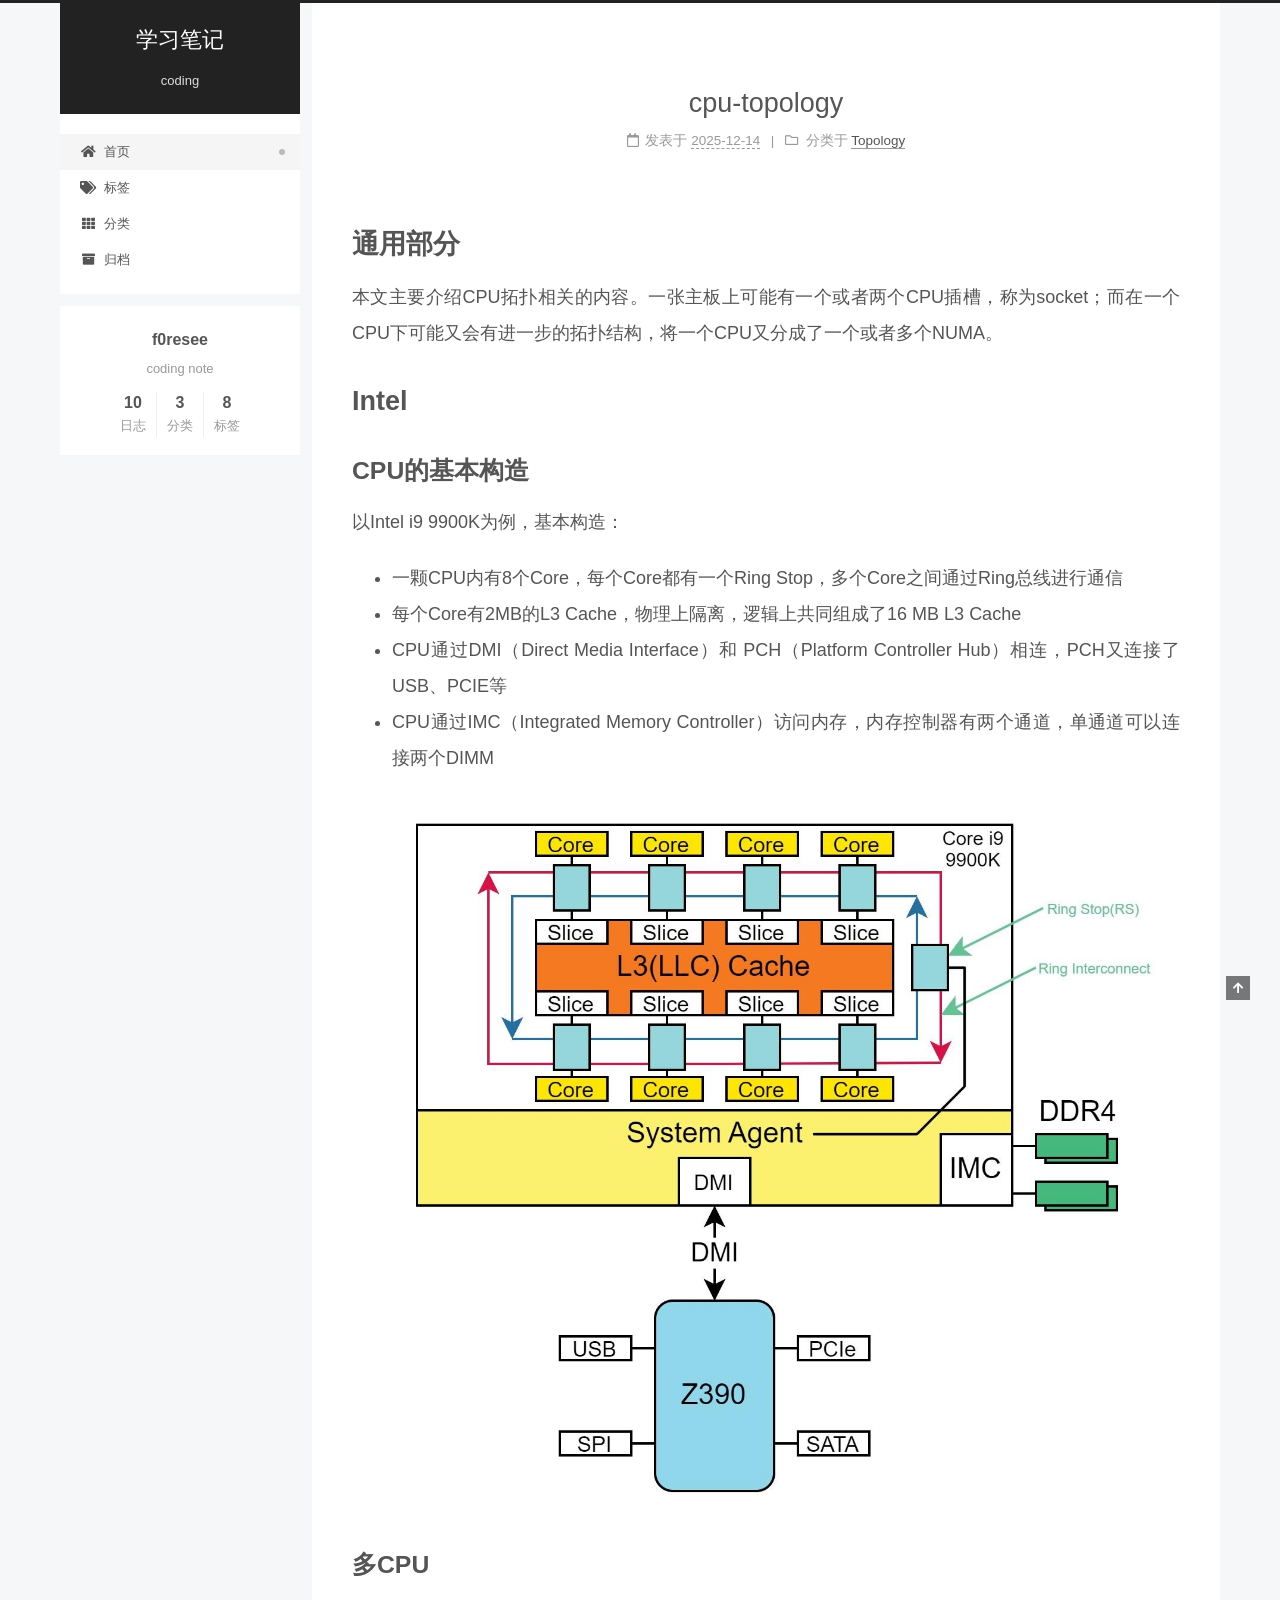
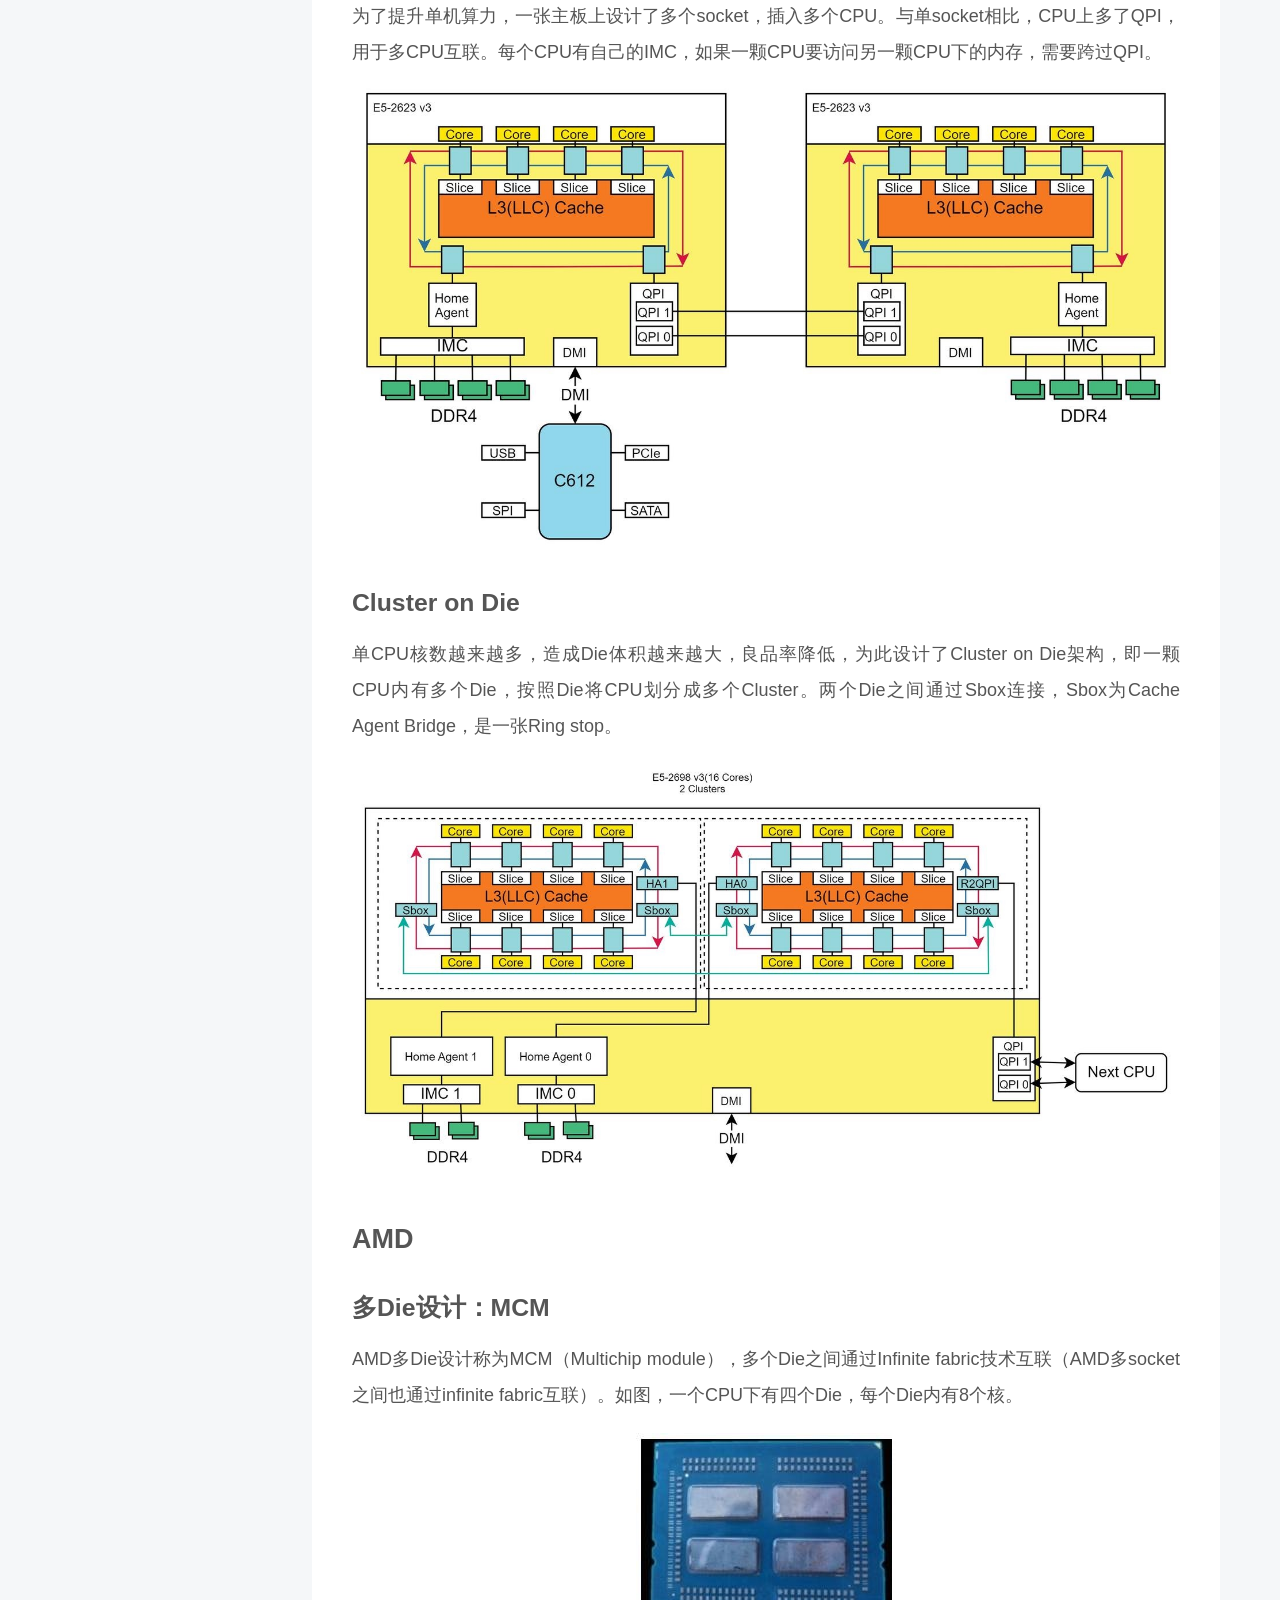
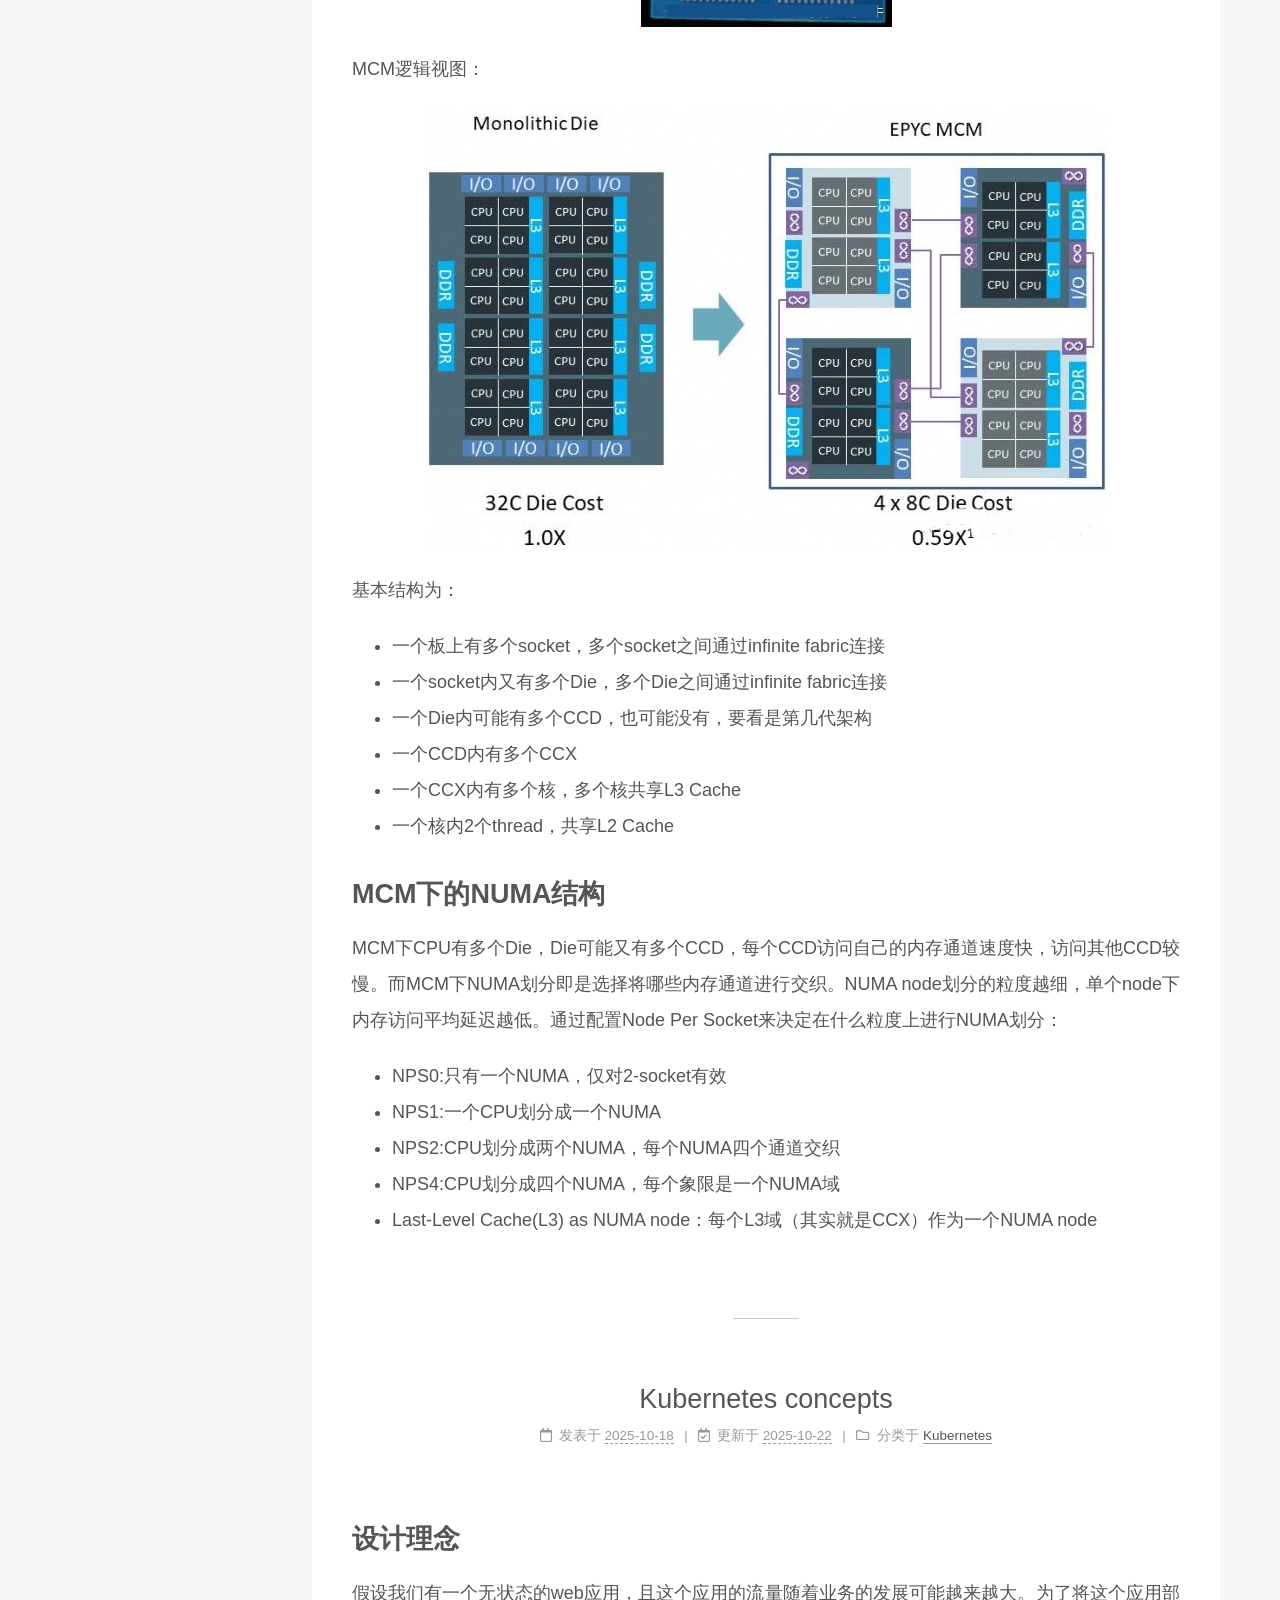
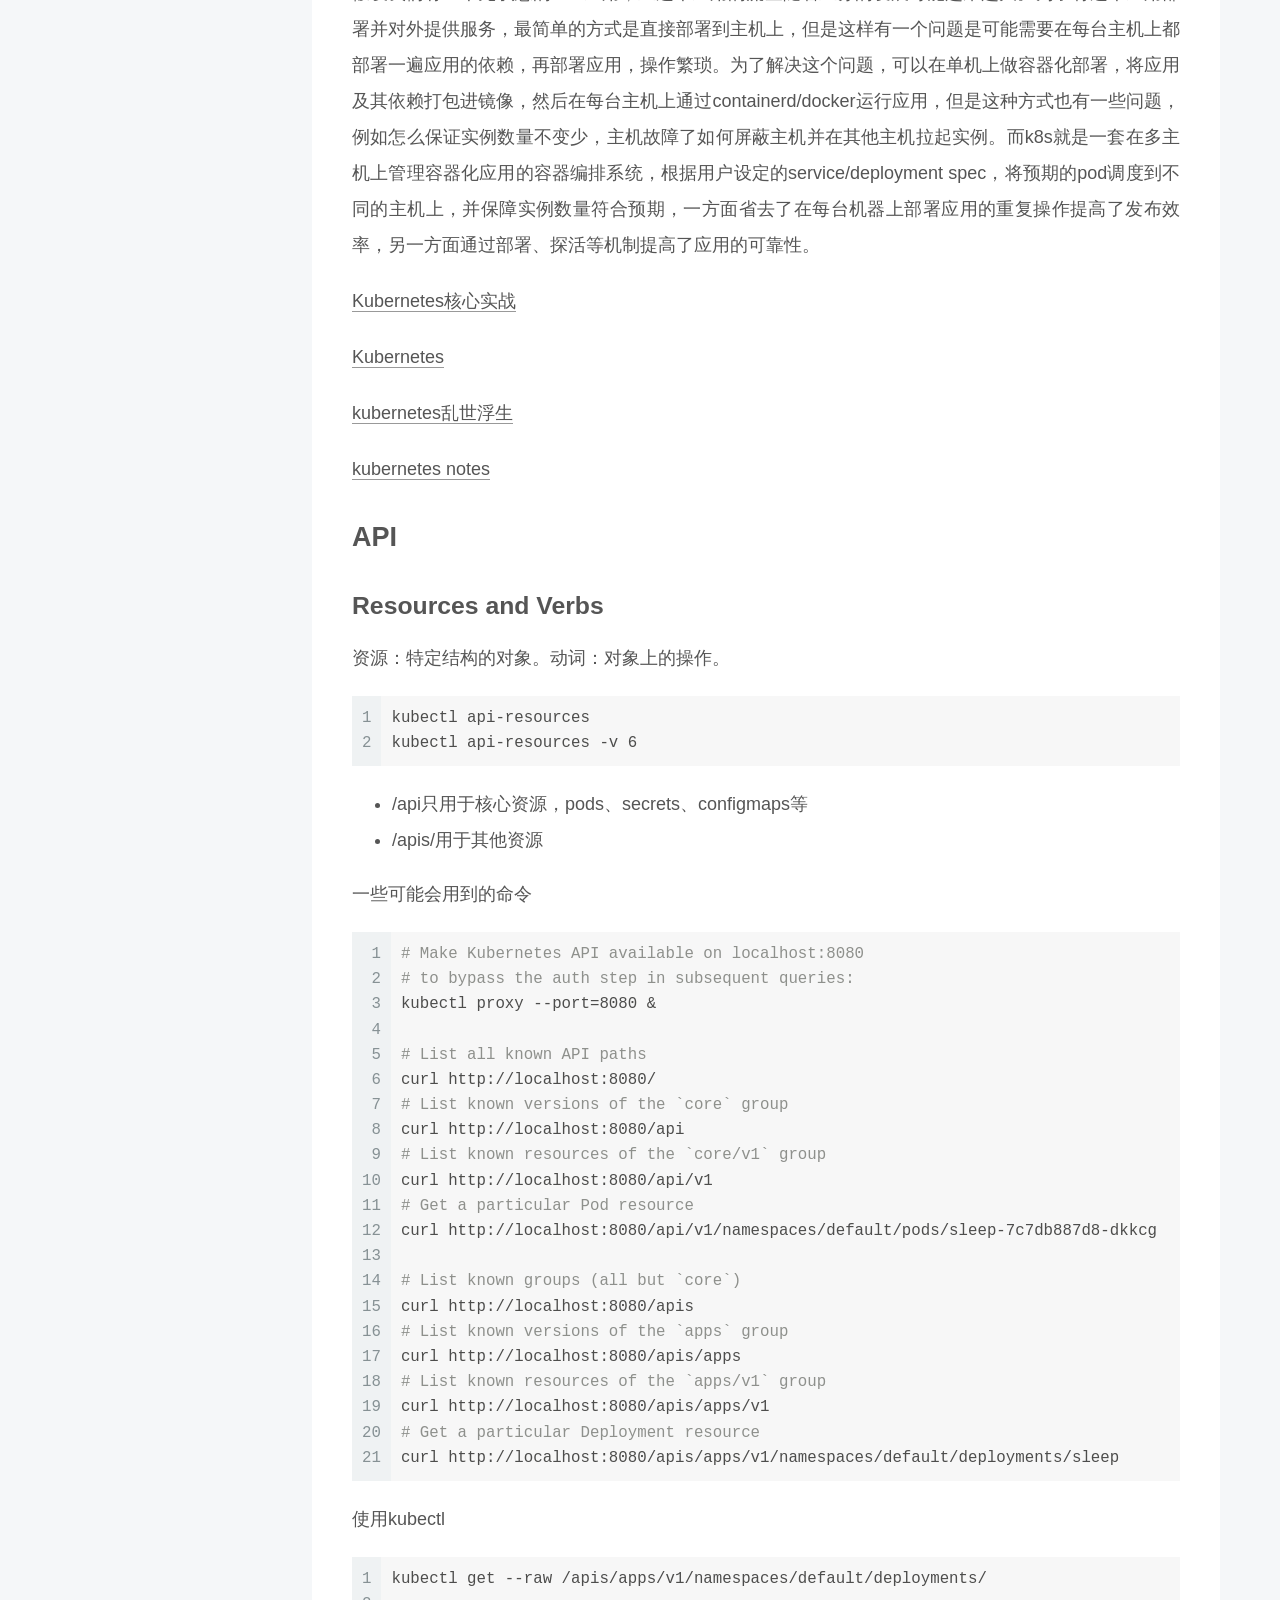
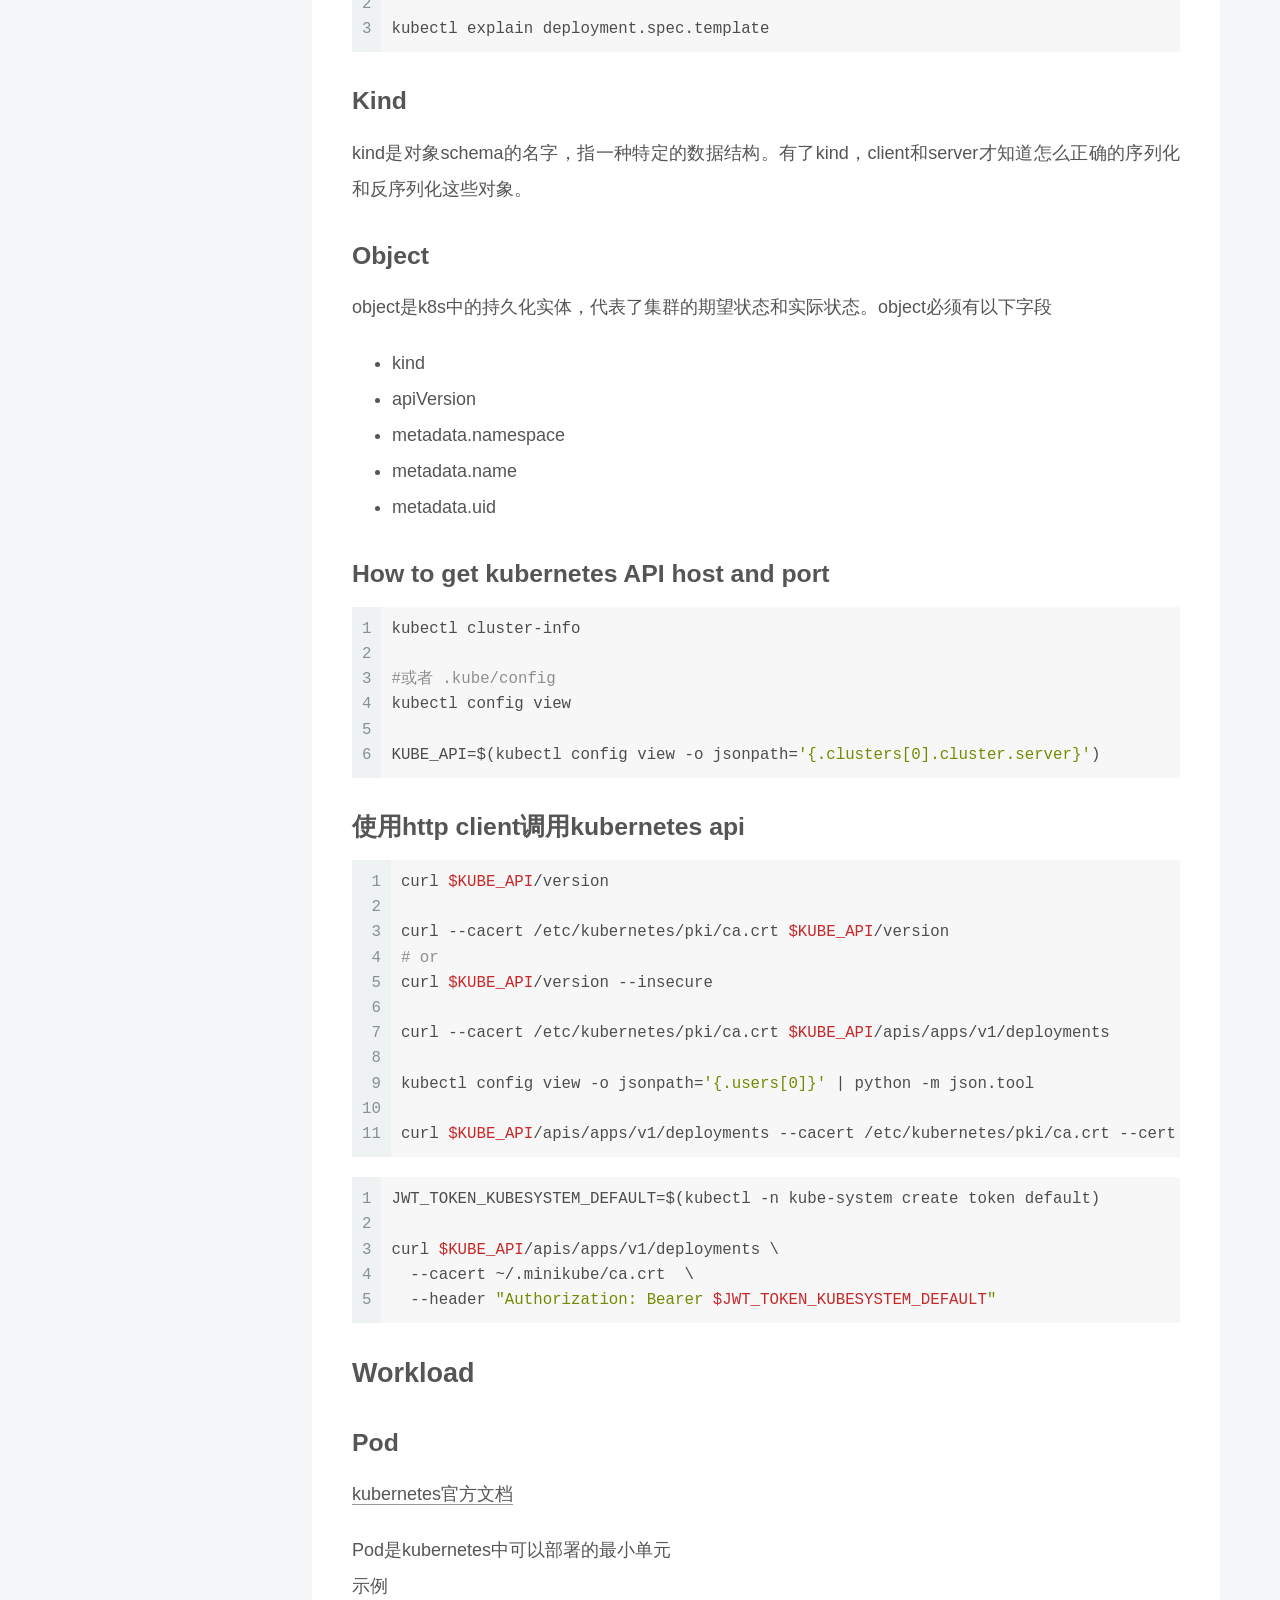
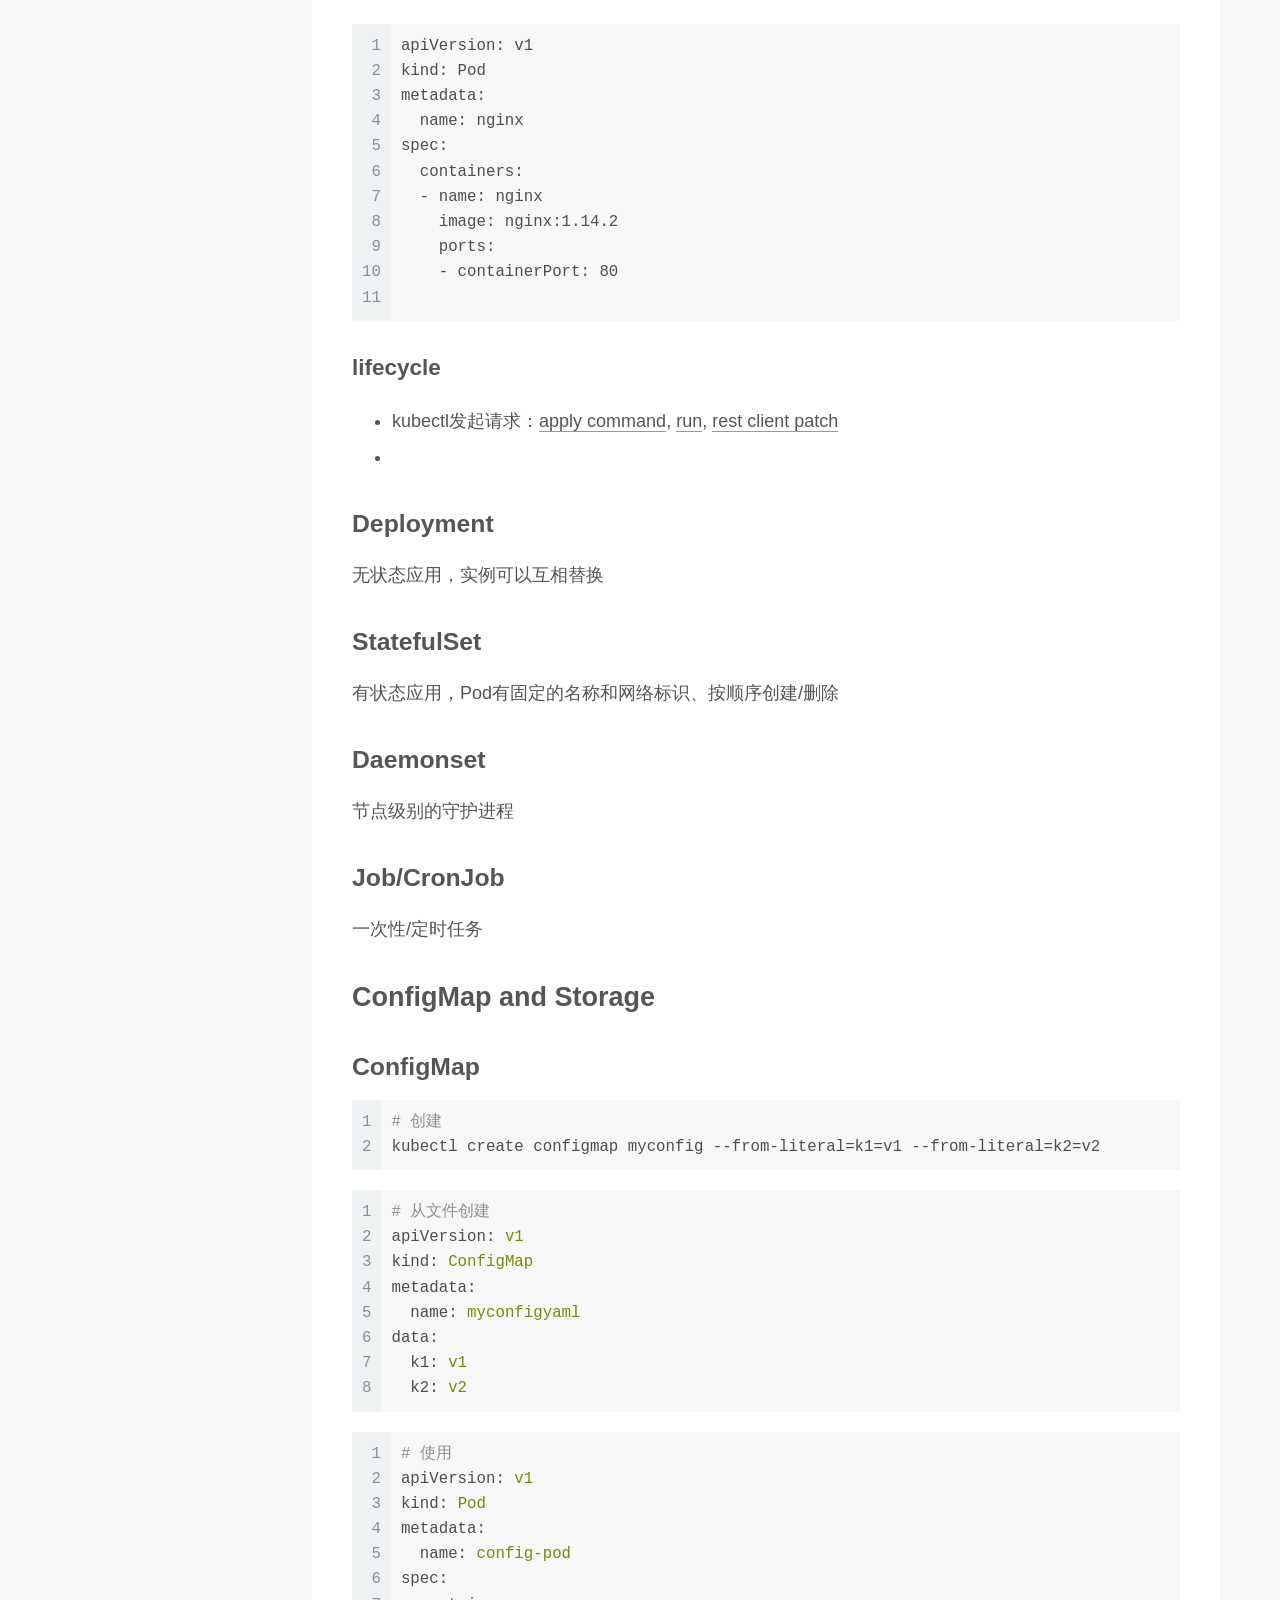
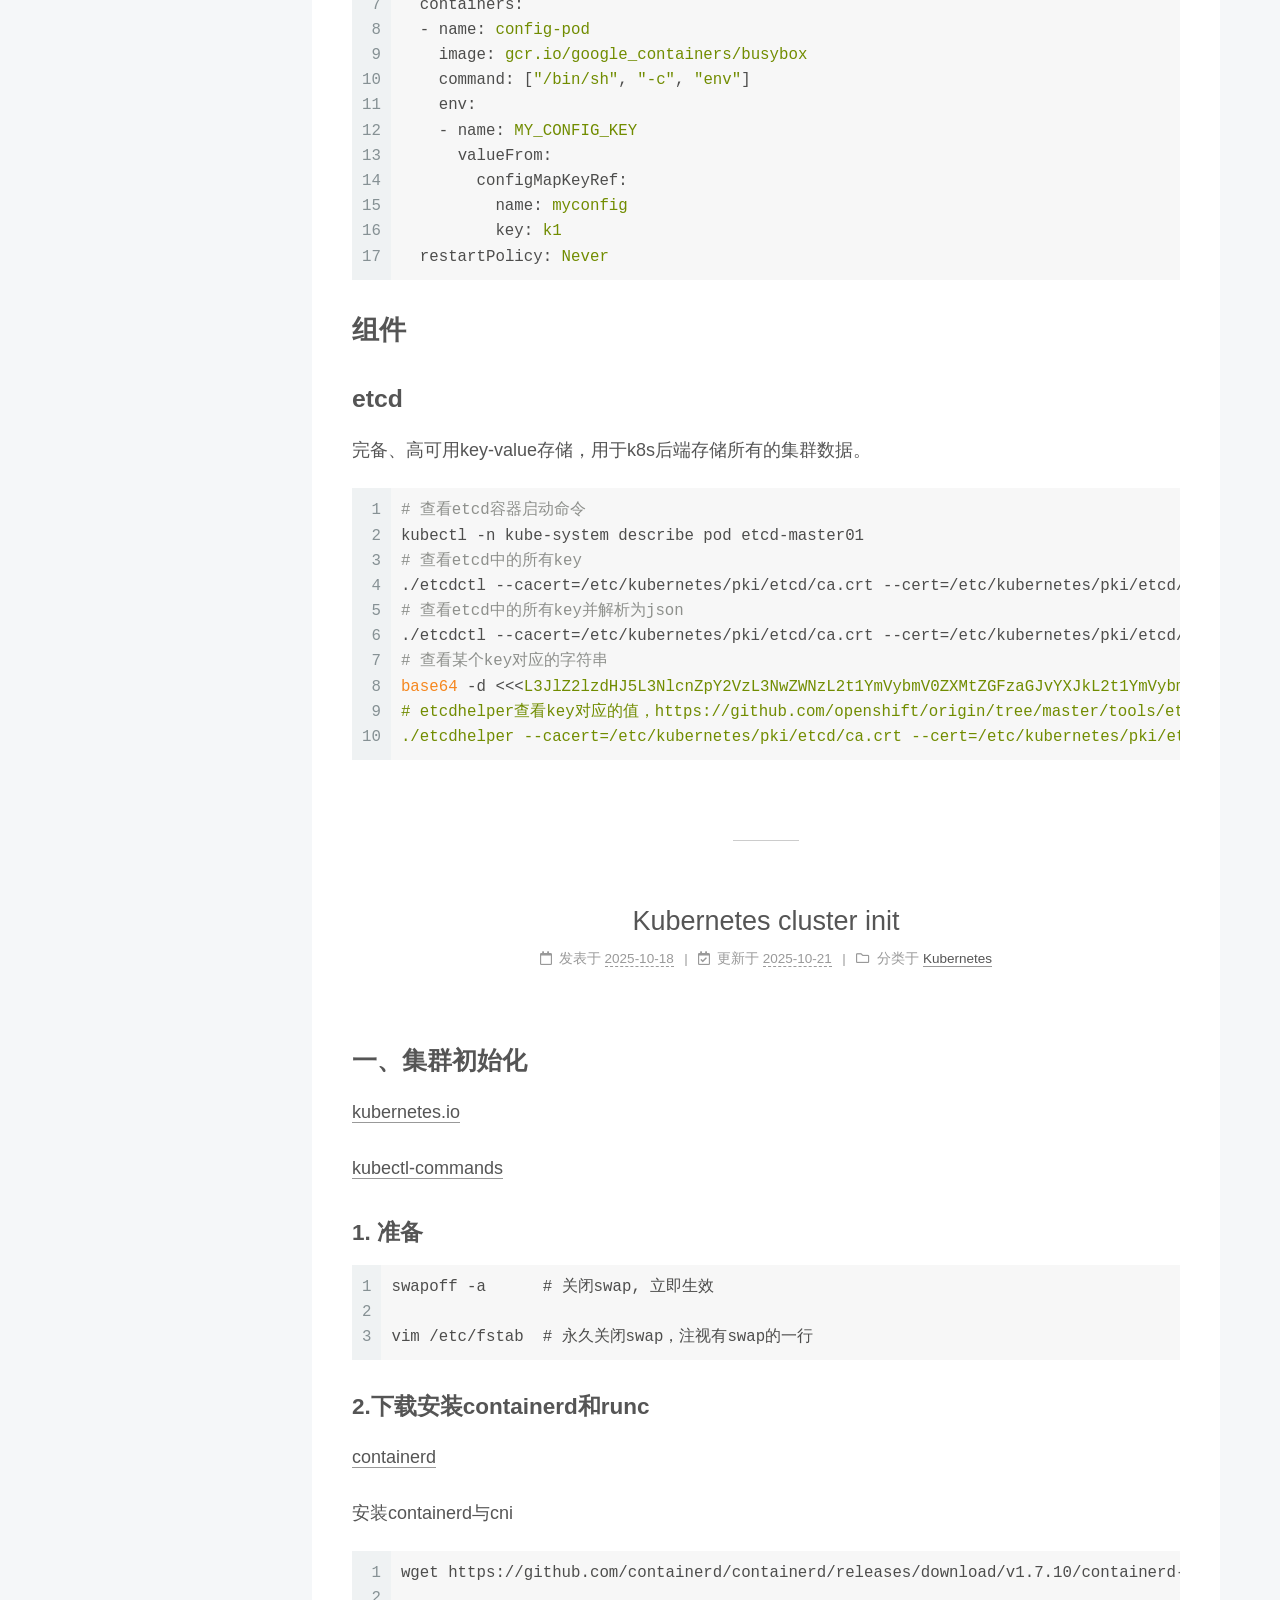
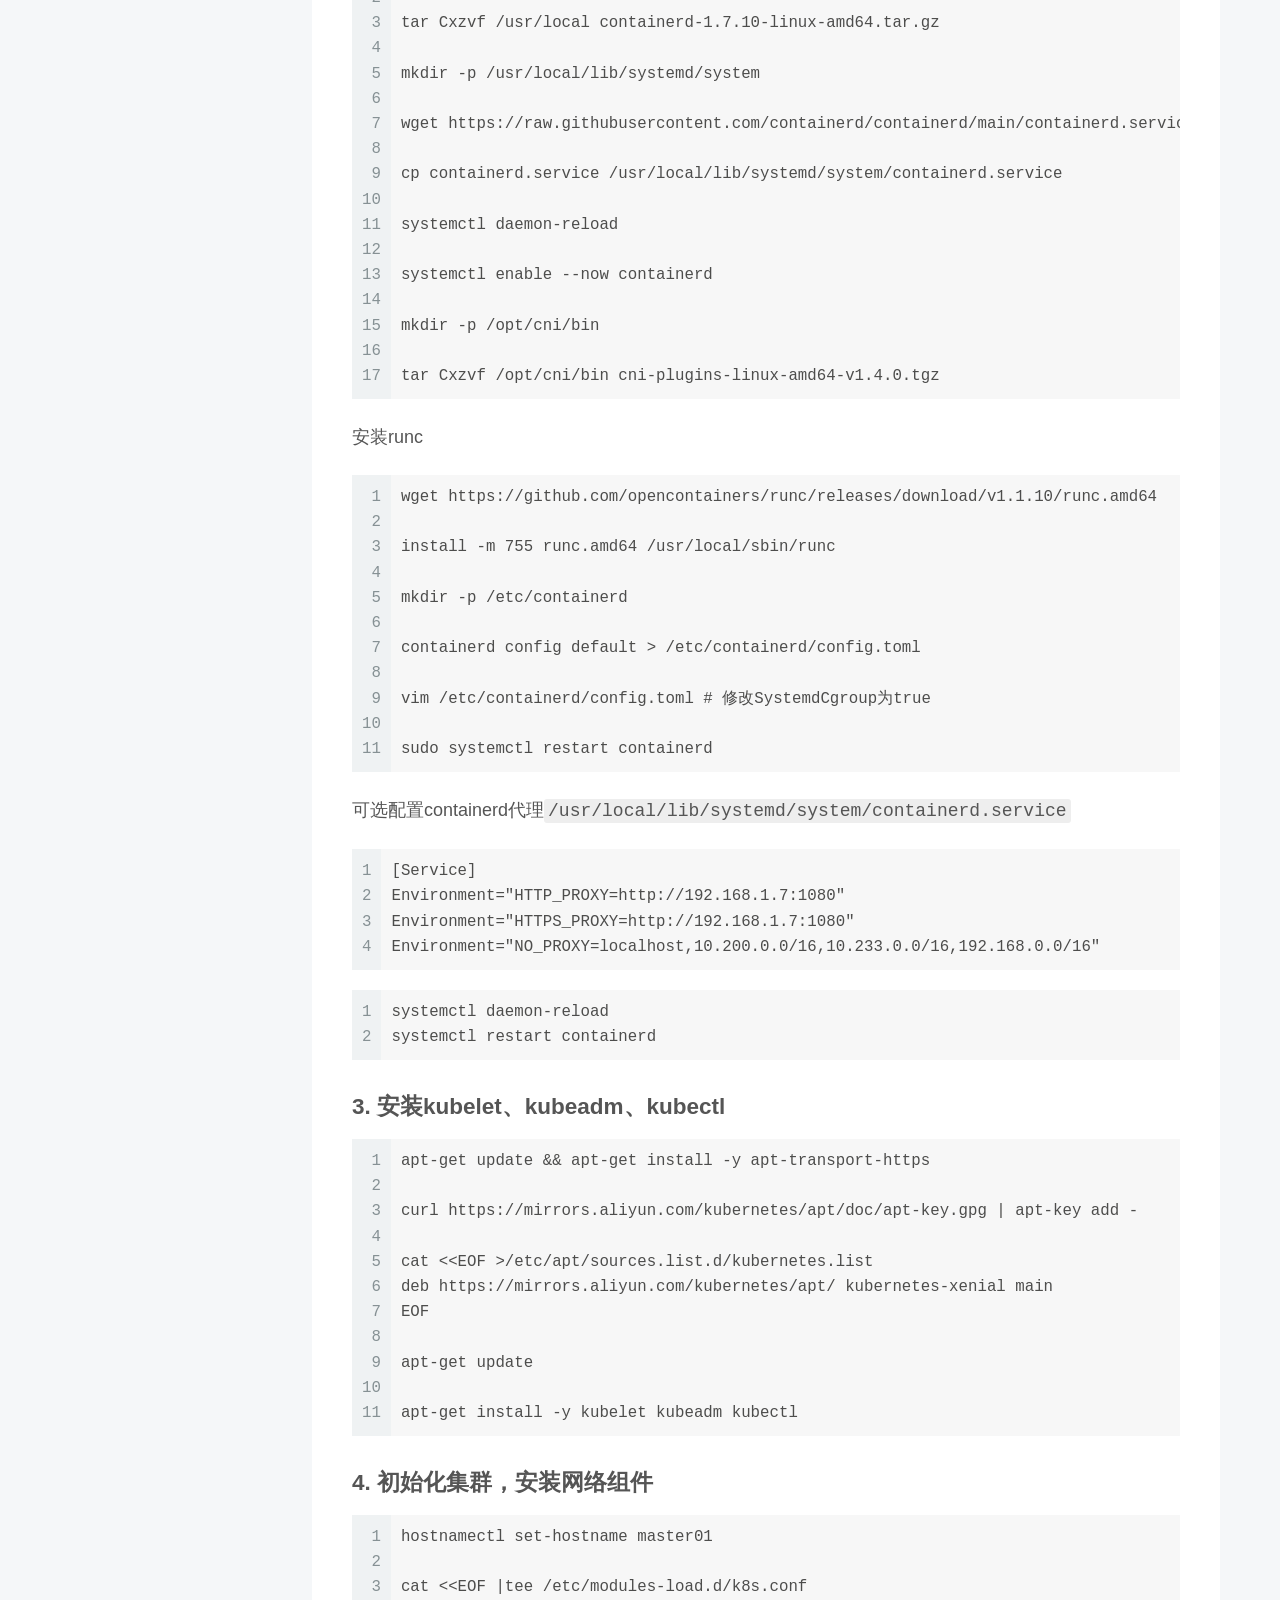
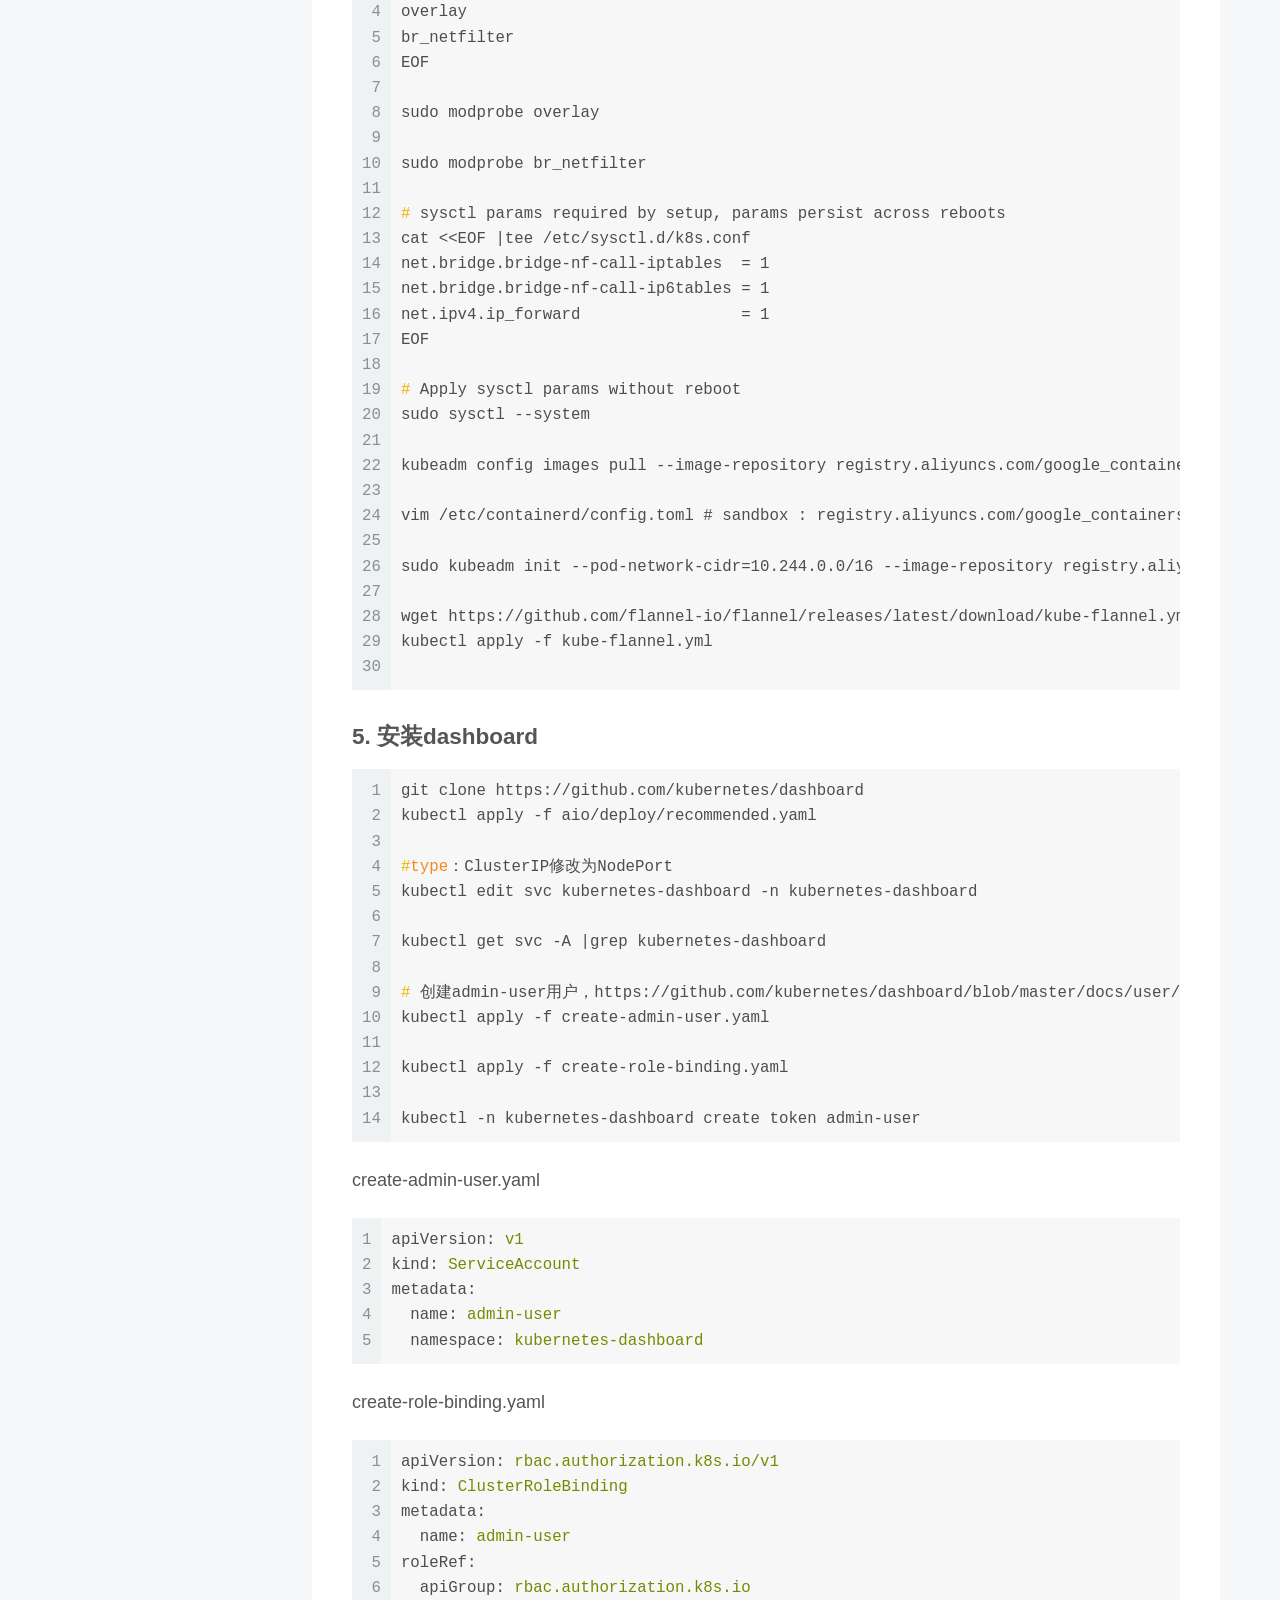
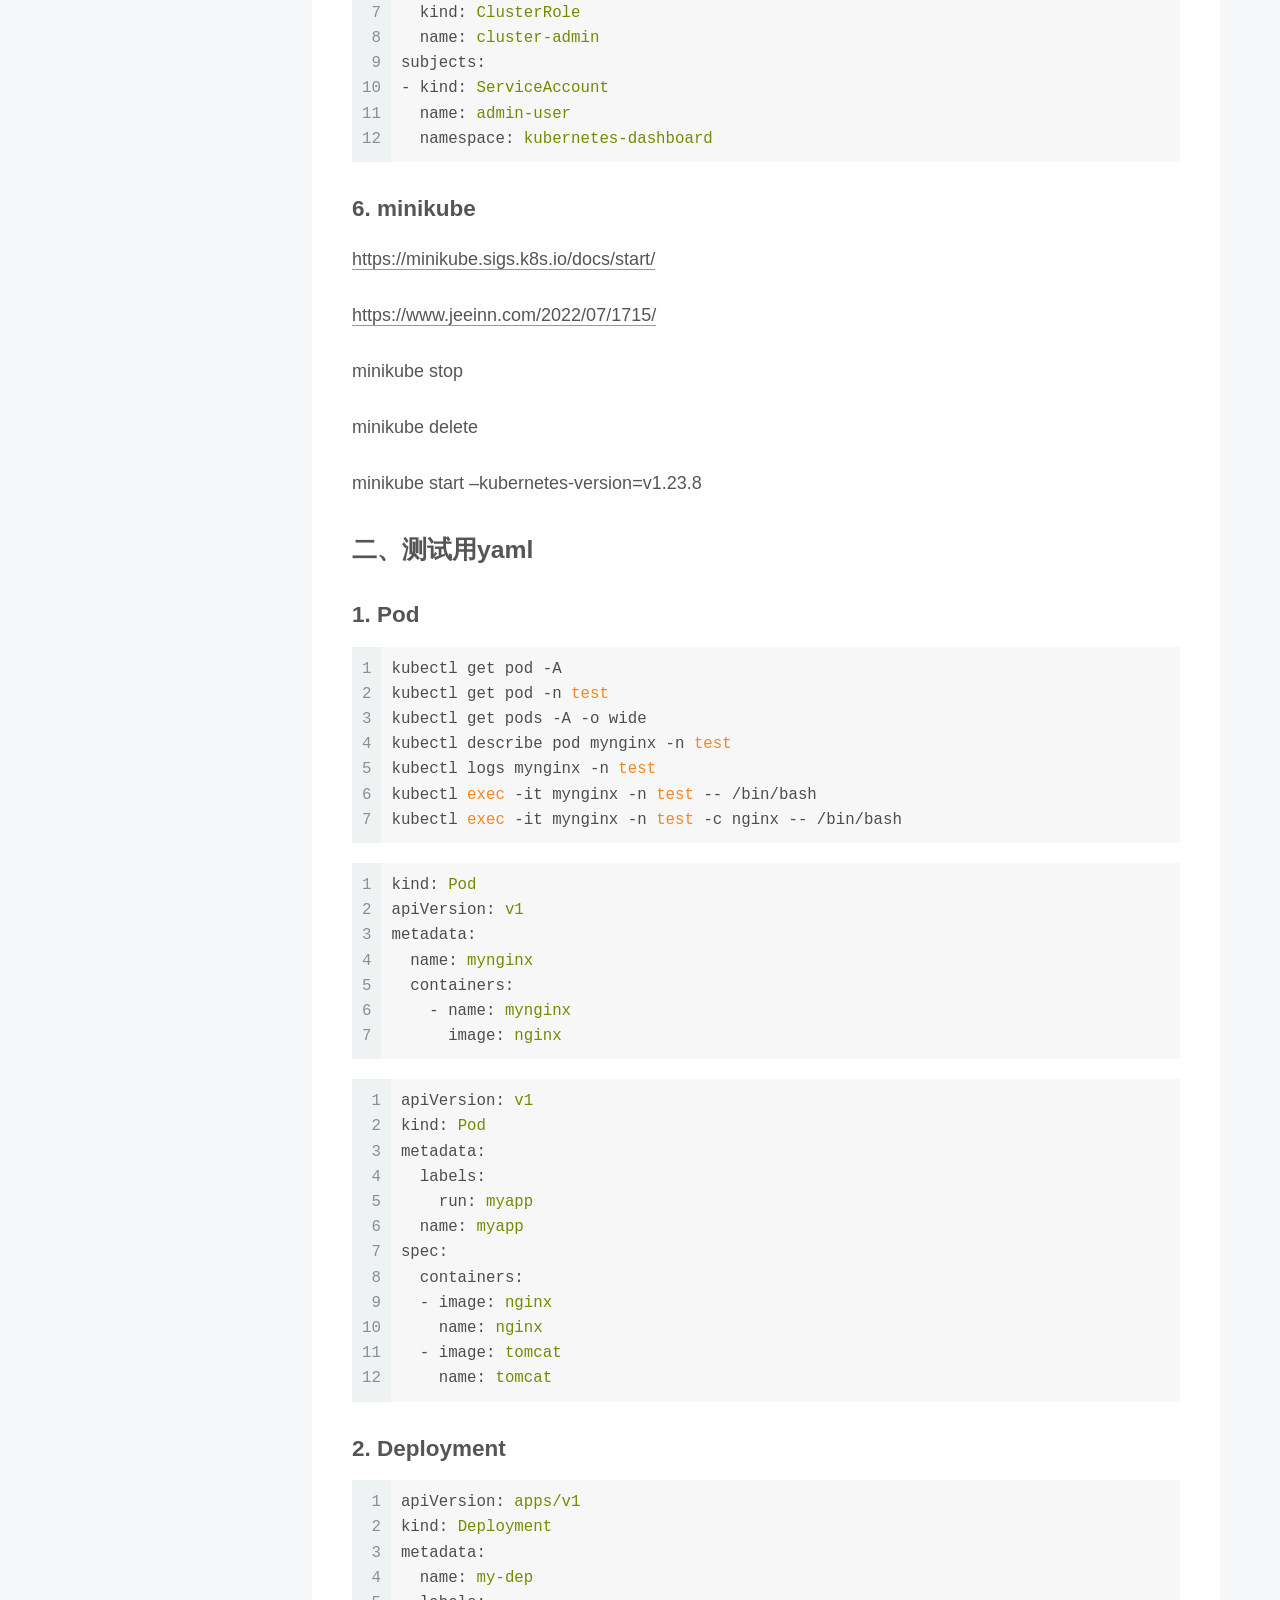
==== commit 10b34e95: "add cpu topology" ====
--- a/index.html
+++ b/index.html
@@ -183,7 +183,7 @@
               <span class="post-meta-item-text">发表于</span>
               
 
-              <time title="创建时间：2025-12-14 13:13:29 / 修改时间：15:22:17" itemprop="dateCreated datePublished" datetime="2025-12-14T13:13:29+08:00">2025-12-14</time>
+              <time title="创建时间：2025-12-14 13:13:29 / 修改时间：15:28:14" itemprop="dateCreated datePublished" datetime="2025-12-14T13:13:29+08:00">2025-12-14</time>
             </span>
             <span class="post-meta-item">
               <span class="post-meta-item-icon">
@@ -212,15 +212,14 @@
 <li>一颗CPU内有8个Core，每个Core都有一个Ring Stop，多个Core之间通过Ring总线进行通信</li>
 <li>每个Core有2MB的L3 Cache，物理上隔离，逻辑上共同组成了16 MB L3 Cache</li>
 <li>CPU通过DMI（Direct Media Interface）和 PCH（Platform Controller Hub）相连，PCH又连接了USB、PCIE等</li>
-<li>CPU通过IMC（Integrated Memory Controller）访问内存，内存控制器有两个通道，单通道可以连接两个DIMM</li>
-</ul>
-<img src="/.io//12/14/cpu-topology/cpu-and-pch.jpg" class title="i9 9900K">
-<h2 id="多CPU"><a href="#多CPU" class="headerlink" title="多CPU"></a>多CPU</h2><p>为了提升单机算力，一张主板上设计了多个socket，插入多个CPU。与单socket相比，CPU上多了QPI，用于多CPU互联。每个CPU有自己的IMC，如果一颗CPU要访问另一颗CPU下的内存，需要跨过QPI。<br><img src="/images/mulit-socket-single-die.jpg" alt="Xeon E5-2623V3"></p>
-<h2 id="Cluster-on-Die"><a href="#Cluster-on-Die" class="headerlink" title="Cluster on Die"></a>Cluster on Die</h2><p>单CPU核数越来越多，造成Die体积越来越大，良品率降低，为此设计了Cluster on Die架构，即一颗CPU内有多个Die，按照Die将CPU划分成多个Cluster。两个Die之间通过Sbox连接，Sbox为Cache Agent Bridge，是一张Ring stop。<br><img src="/.io//cluster-on-die.jpg" alt="Cluster on Die"></p>
+<li>CPU通过IMC（Integrated Memory Controller）访问内存，内存控制器有两个通道，单通道可以连接两个DIMM<br><img src="/2025/12/14/cpu-topology/cpu-and-pch.jpg" alt="i9 9900K"></li>
+</ul>
+<h2 id="多CPU"><a href="#多CPU" class="headerlink" title="多CPU"></a>多CPU</h2><p>为了提升单机算力，一张主板上设计了多个socket，插入多个CPU。与单socket相比，CPU上多了QPI，用于多CPU互联。每个CPU有自己的IMC，如果一颗CPU要访问另一颗CPU下的内存，需要跨过QPI。<br><img src="/2025/12/14/cpu-topology/mulit-socket-single-die.jpg" alt="Xeon E5-2623V3"></p>
+<h2 id="Cluster-on-Die"><a href="#Cluster-on-Die" class="headerlink" title="Cluster on Die"></a>Cluster on Die</h2><p>单CPU核数越来越多，造成Die体积越来越大，良品率降低，为此设计了Cluster on Die架构，即一颗CPU内有多个Die，按照Die将CPU划分成多个Cluster。两个Die之间通过Sbox连接，Sbox为Cache Agent Bridge，是一张Ring stop。<br><img src="/2025/12/14/cpu-topology/cluster-on-die.jpg" alt="Cluster on Die"></p>
 <h1 id="AMD"><a href="#AMD" class="headerlink" title="AMD"></a>AMD</h1><h2 id="多Die设计：MCM"><a href="#多Die设计：MCM" class="headerlink" title="多Die设计：MCM"></a>多Die设计：MCM</h2><p>AMD多Die设计称为MCM（Multichip module），多个Die之间通过Infinite fabric技术互联（AMD多socket之间也通过infinite fabric互联）。如图，一个CPU下有四个Die，每个Die内有8个核。</p>
-<p><img src="/.io//mutichip-module.jpg" alt="Multichip Module"></p>
+<p><img src="/2025/12/14/cpu-topology/mutichip-module.jpg" alt="Multichip Module"></p>
 <p>MCM逻辑视图：</p>
-<p><img src="/.io//mcm-logic-view.jpg" alt="MCM logic view"></p>
+<p><img src="/2025/12/14/cpu-topology/mcm-logic-view.jpg" alt="MCM logic view"></p>
 <p>基本结构为：</p>
 <ul>
 <li>一个板上有多个socket，多个socket之间通过infinite fabric连接</li>
--- a/css/main.css
+++ b/css/main.css
@@ -1196,7 +1196,7 @@
 }
 .links-of-author a::before,
 .links-of-author span.exturl::before {
-  background: #c8b904;
+  background: #ff99d2;
   border-radius: 50%;
   content: ' ';
   display: inline-block;
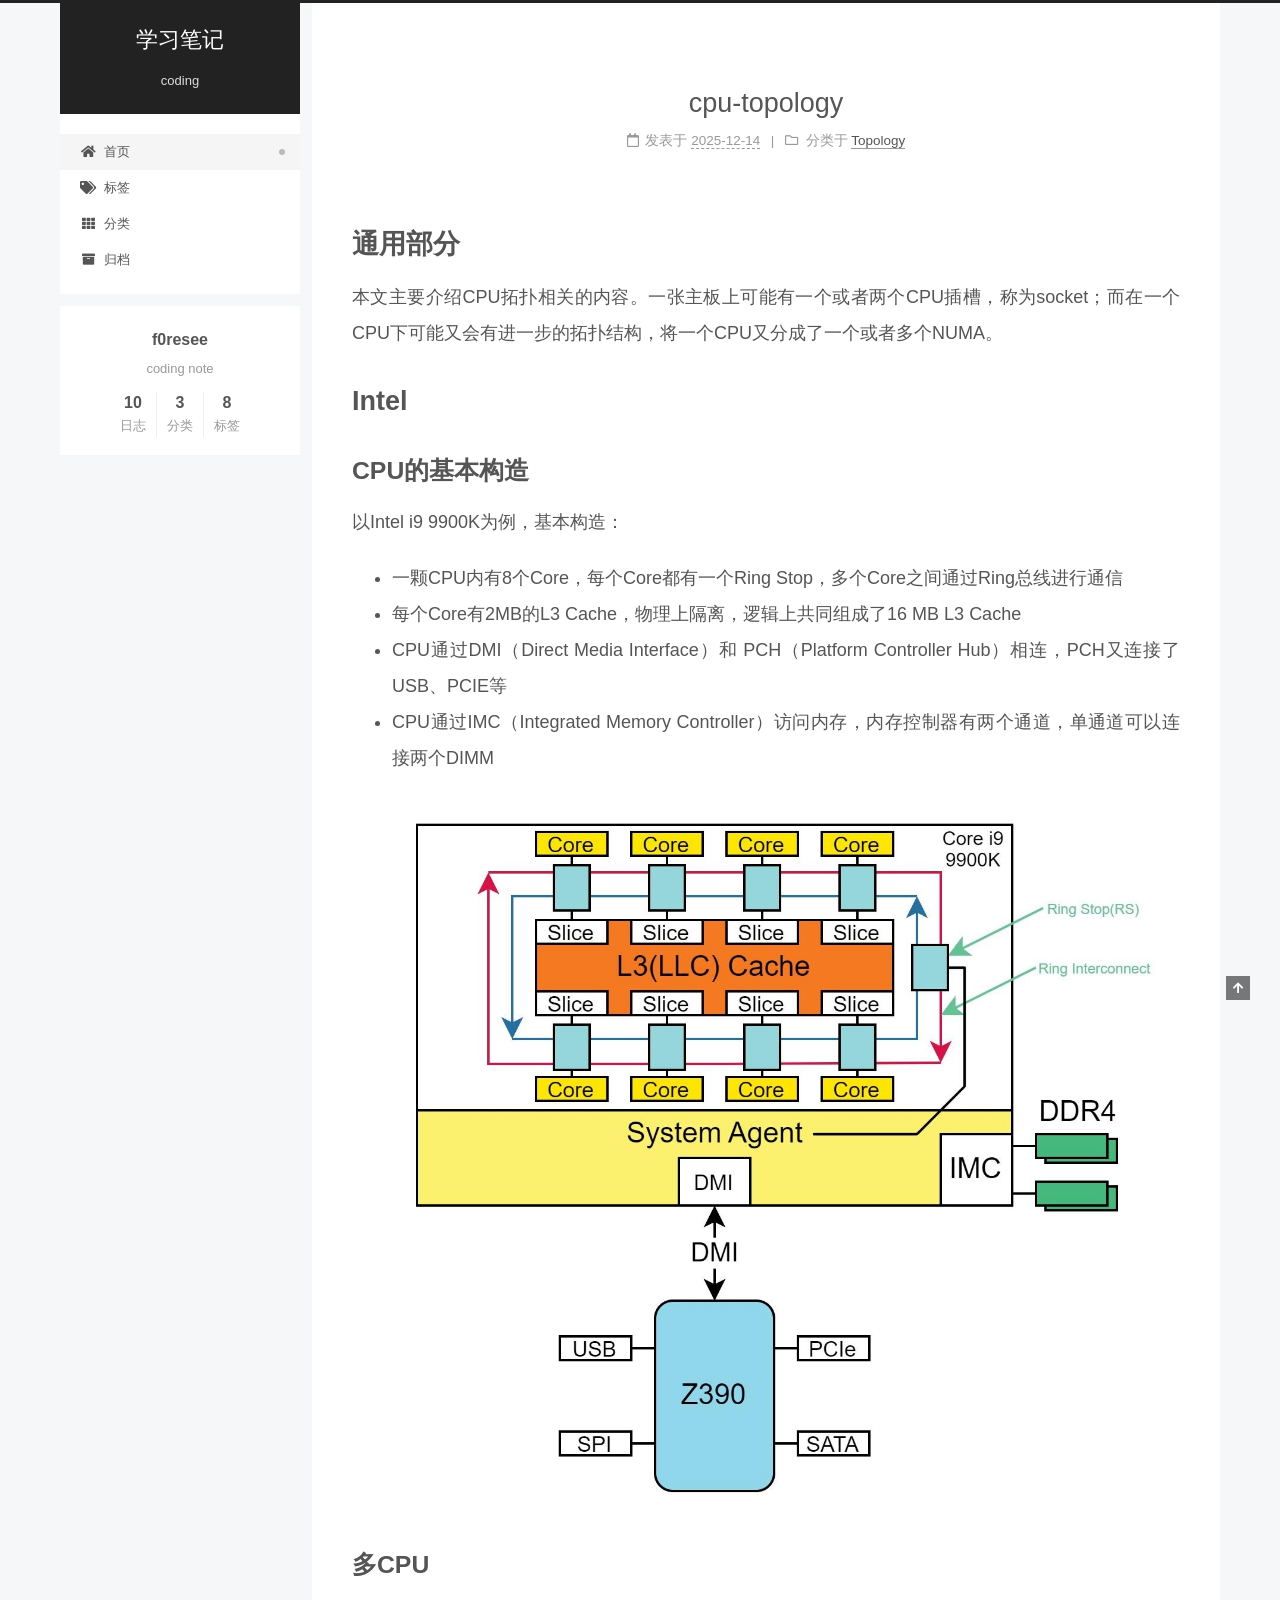
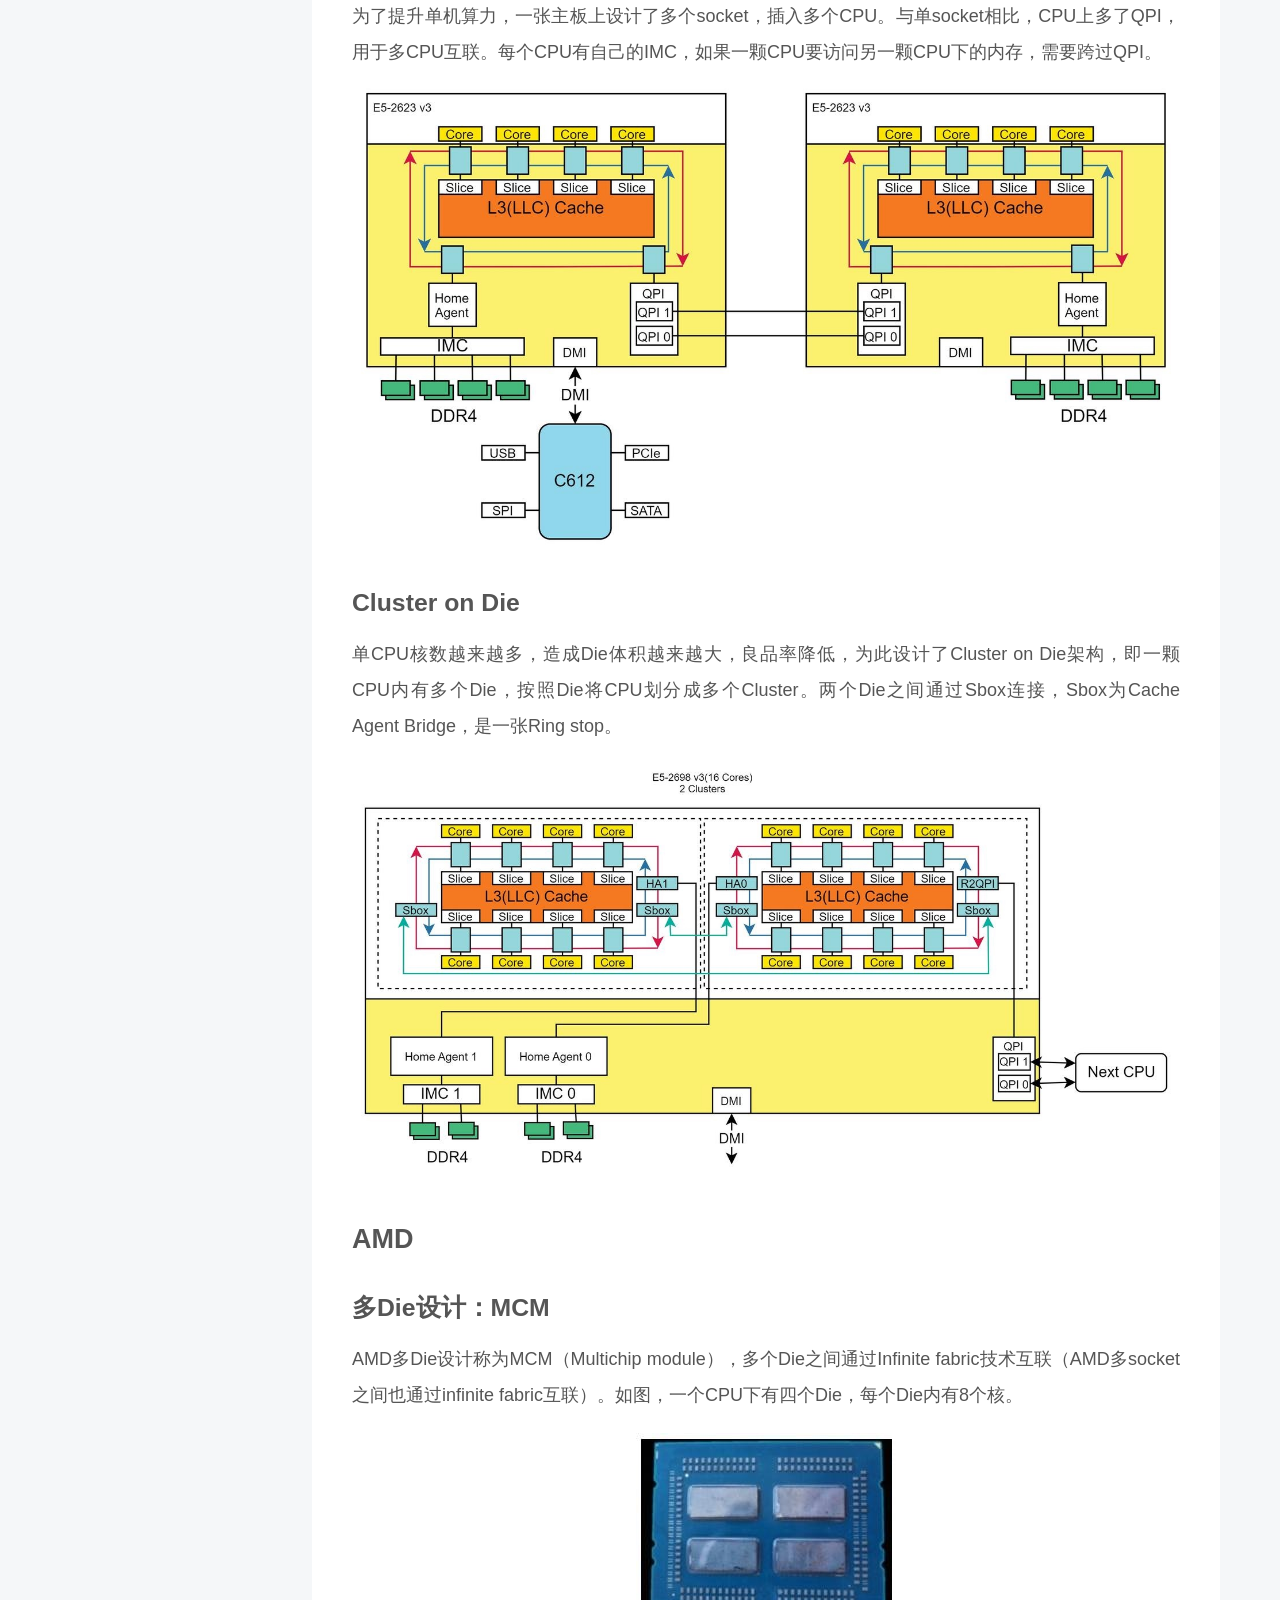
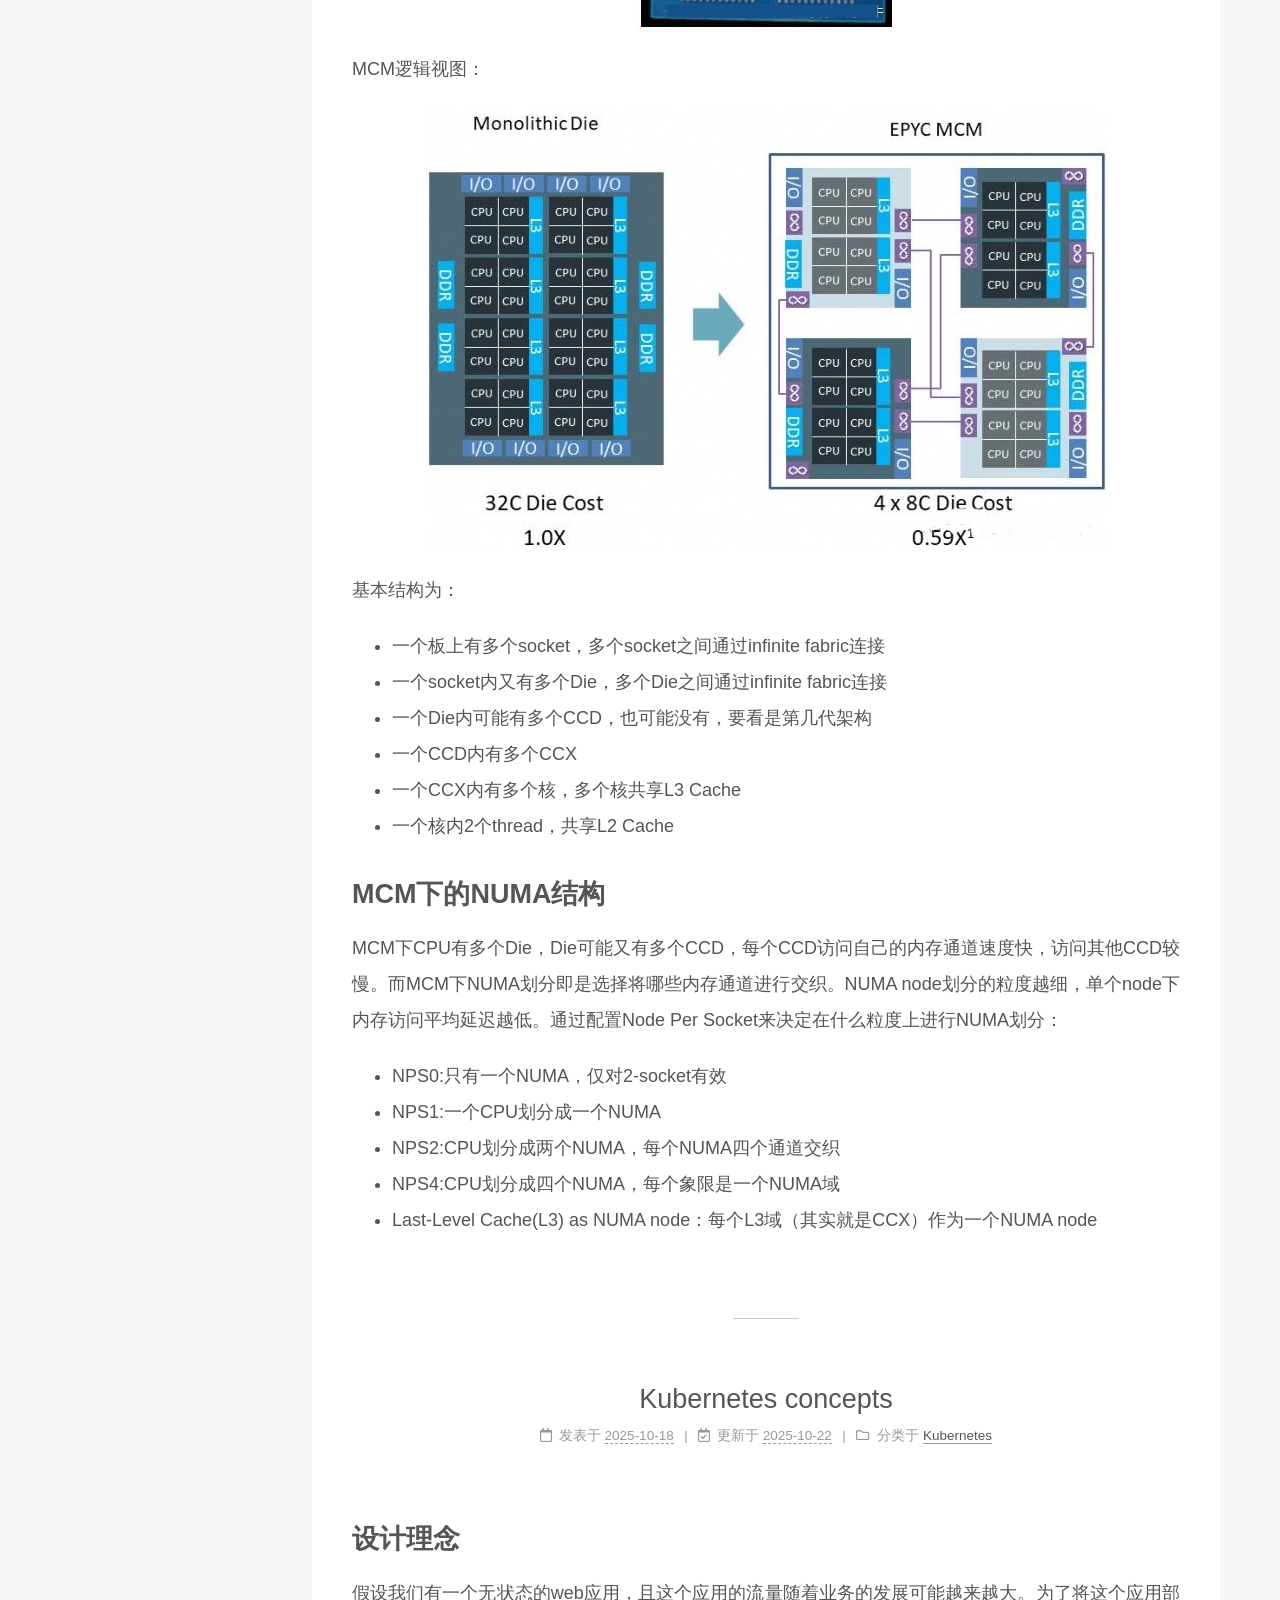
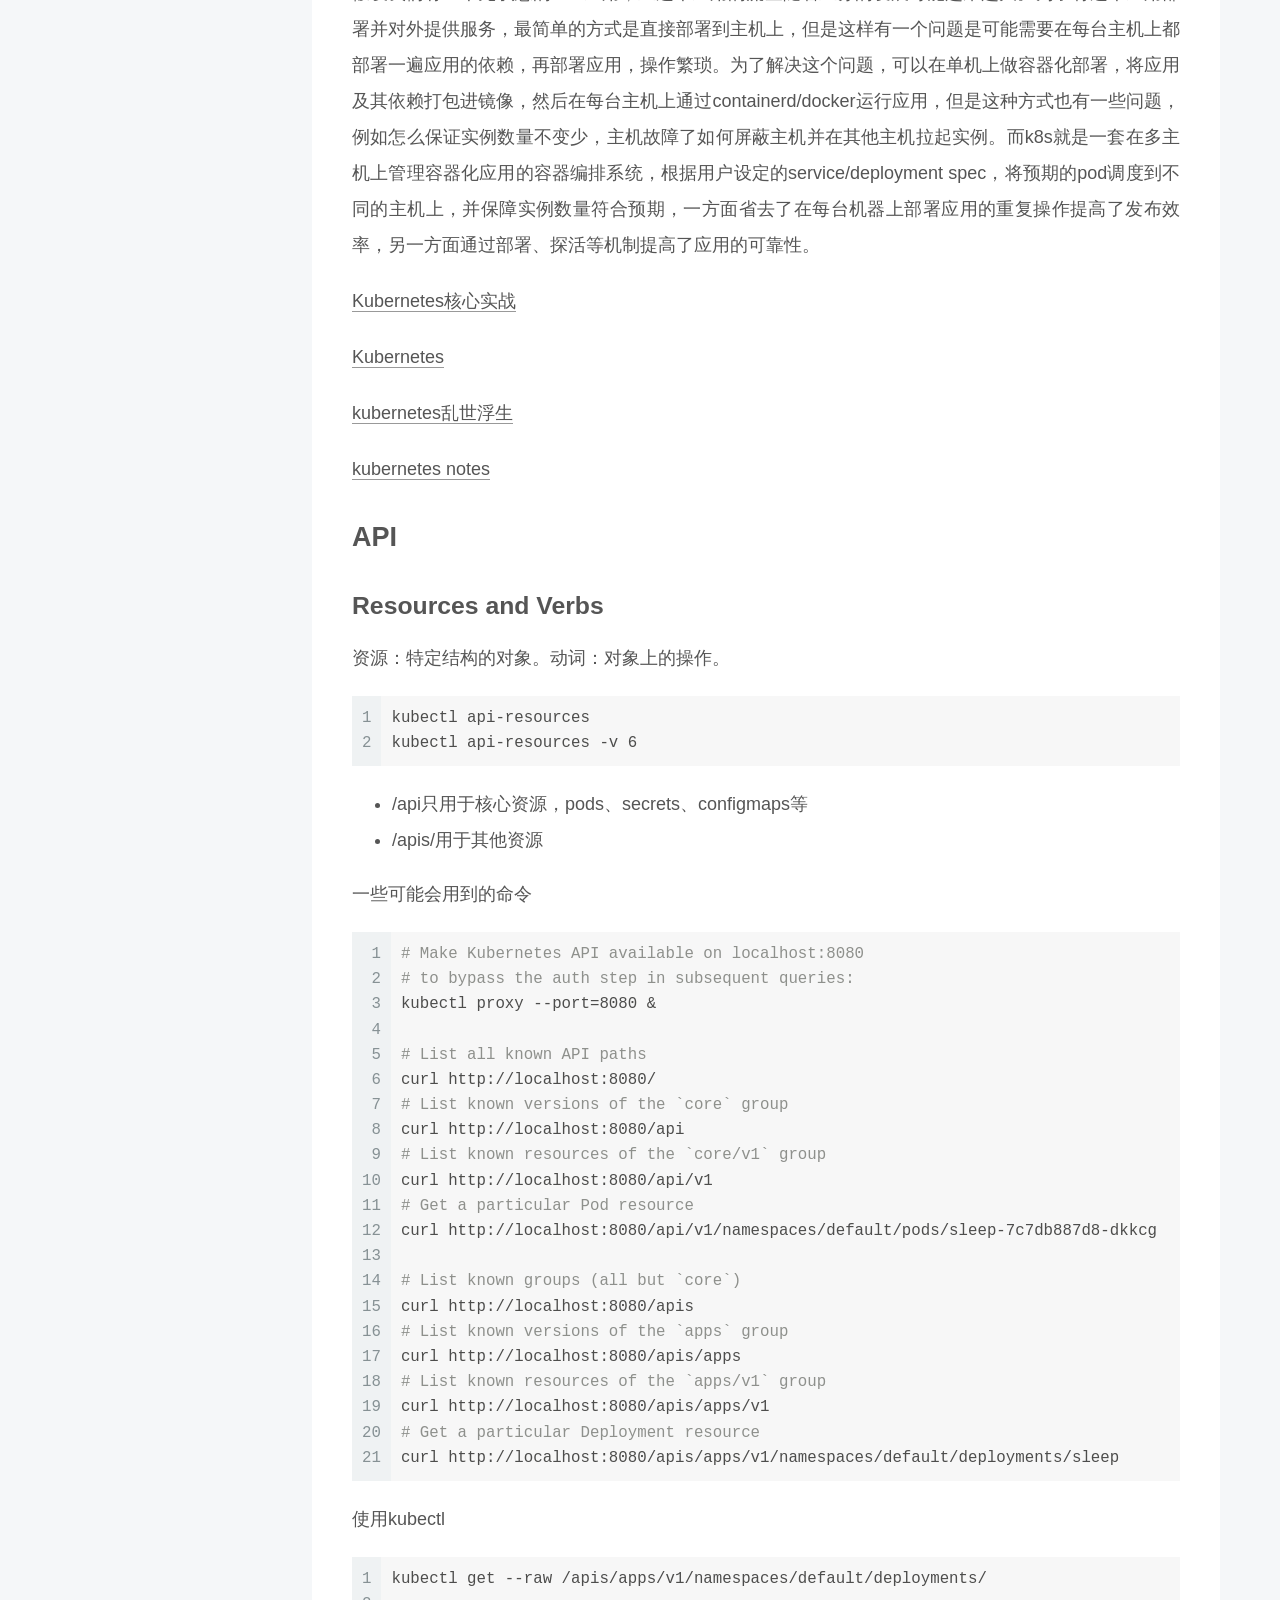
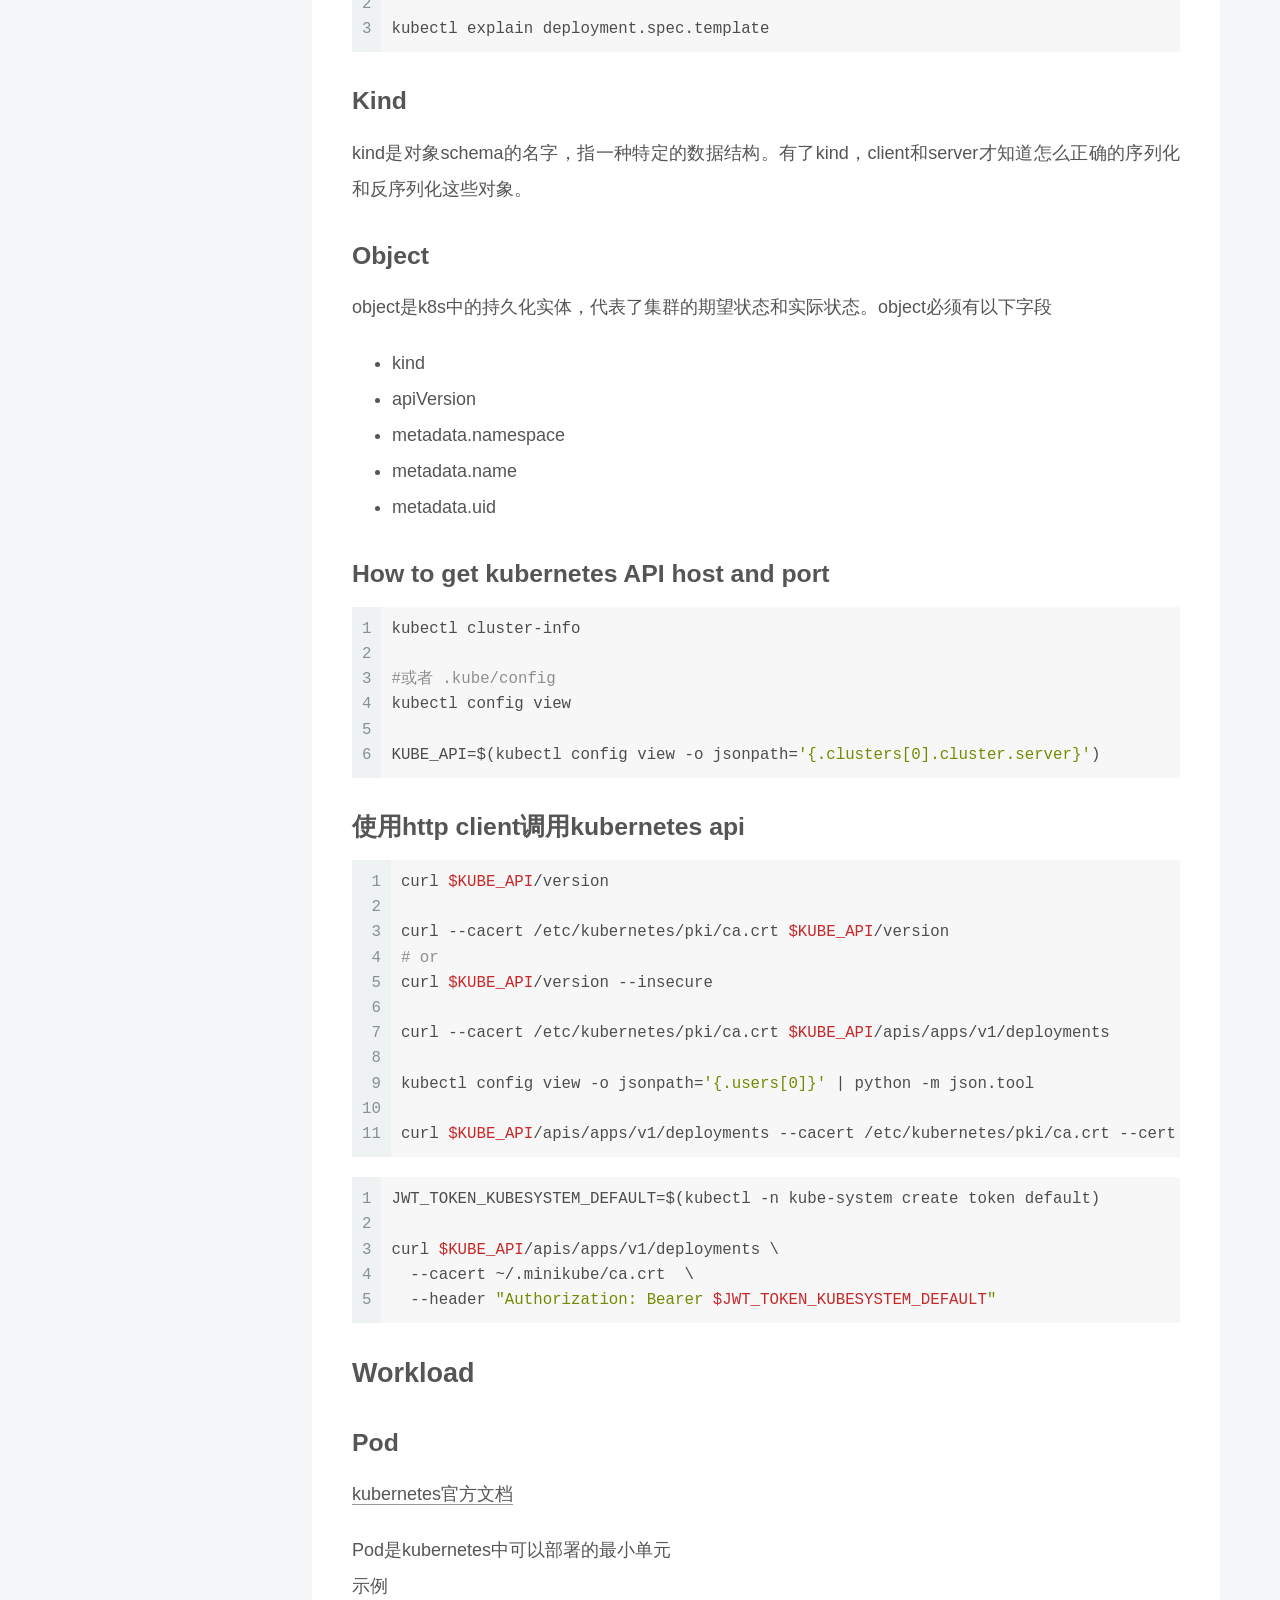
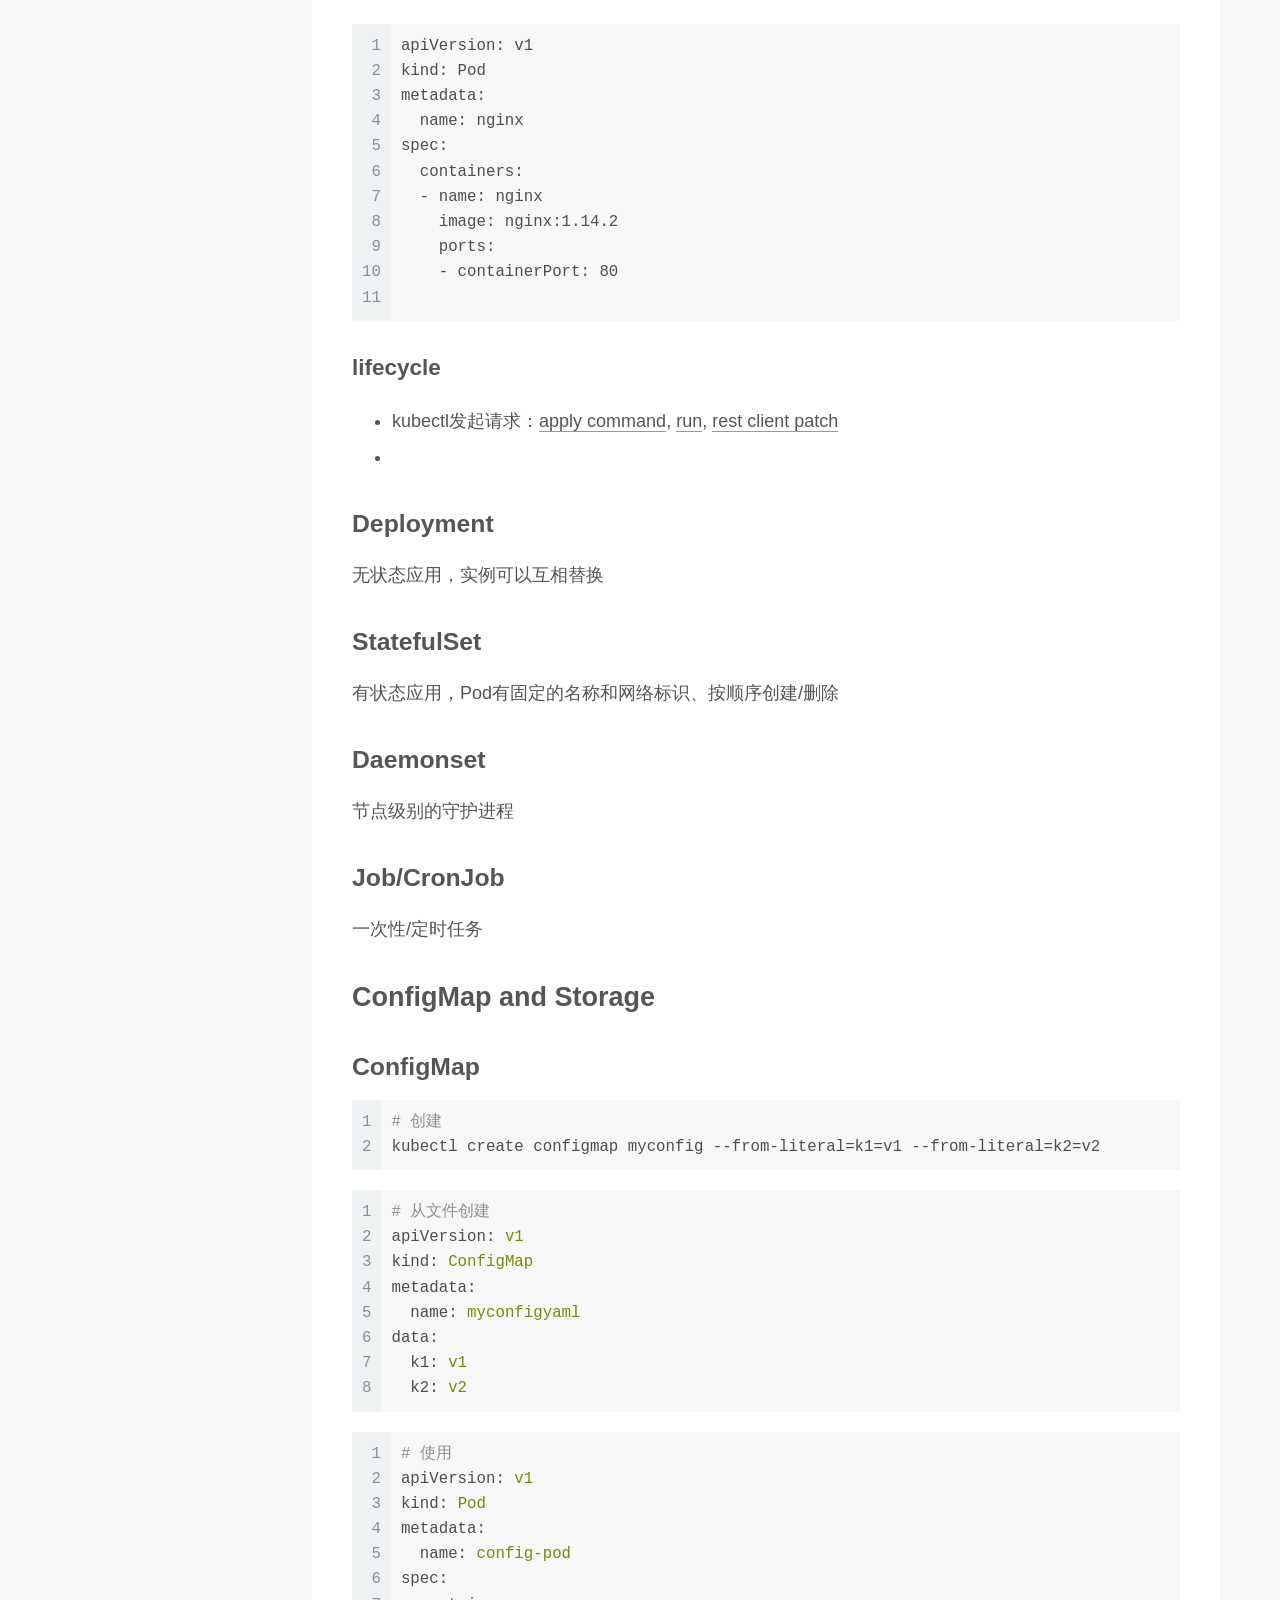
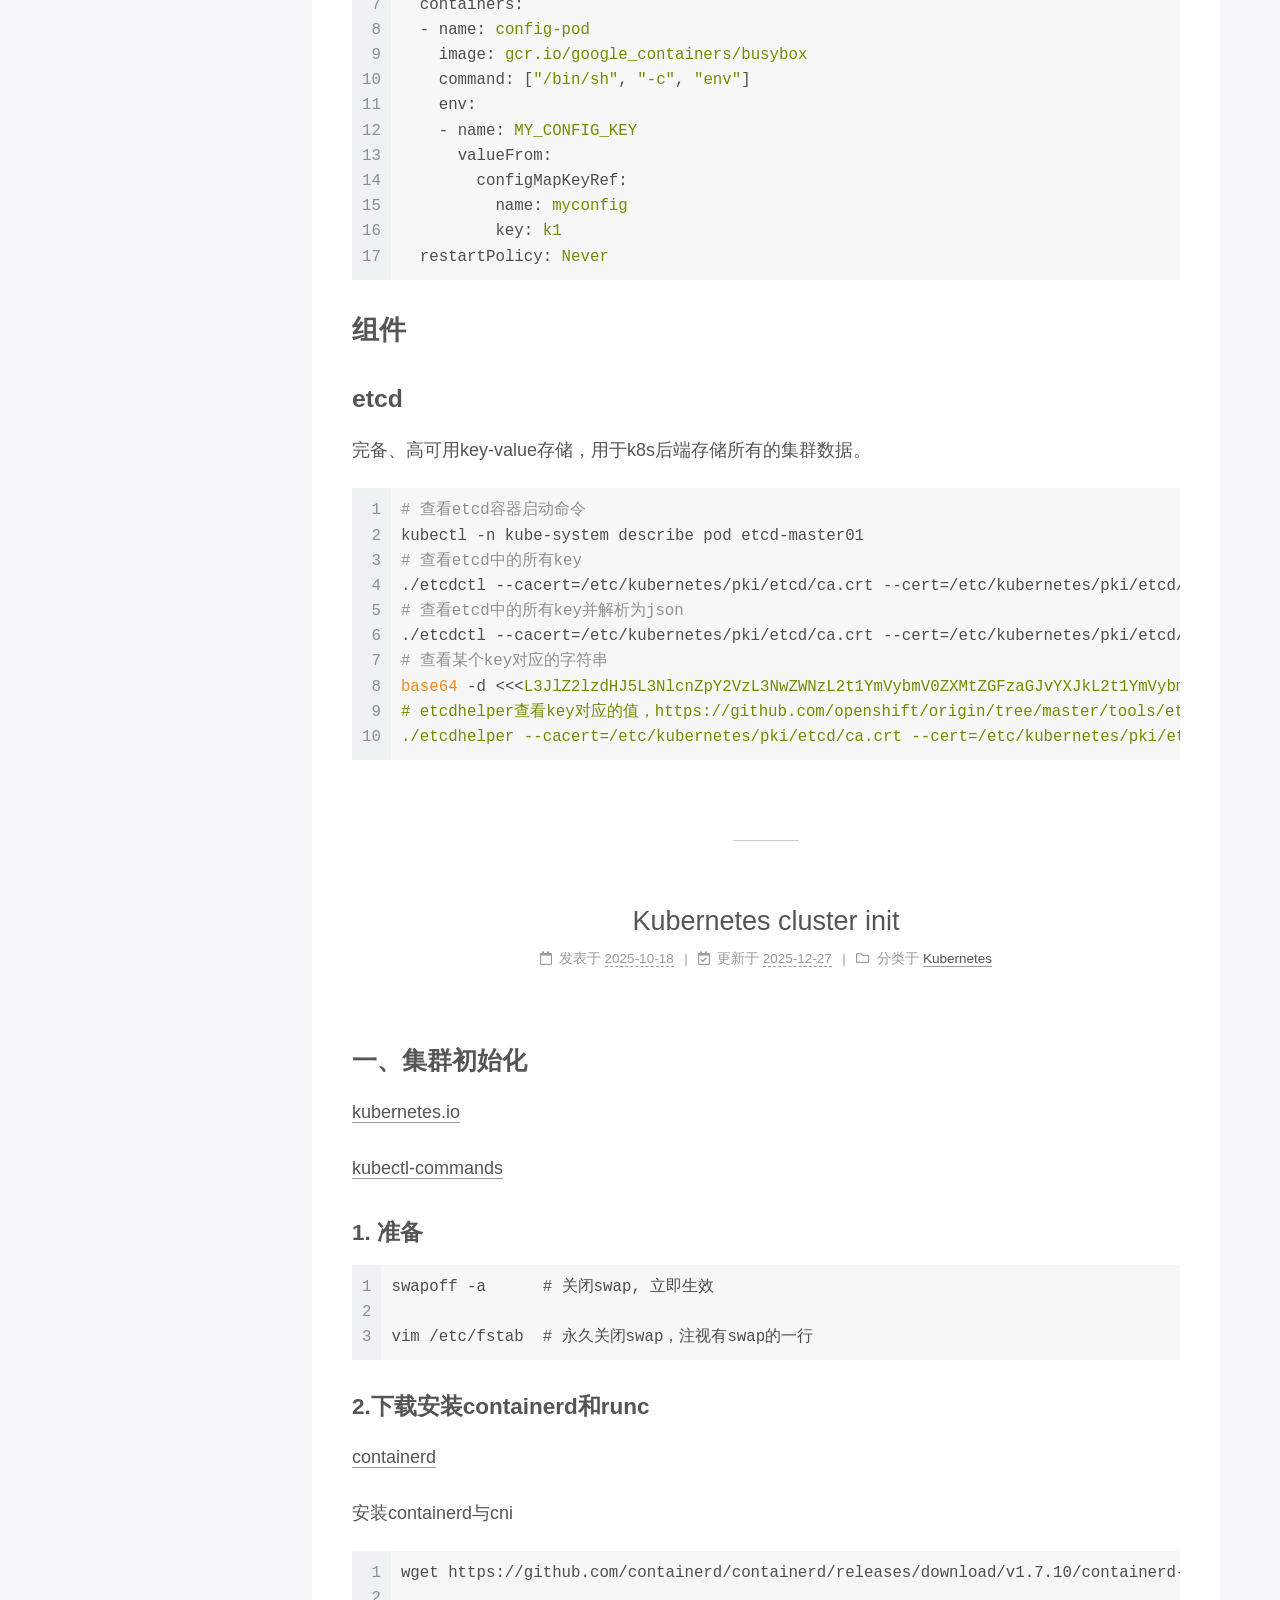
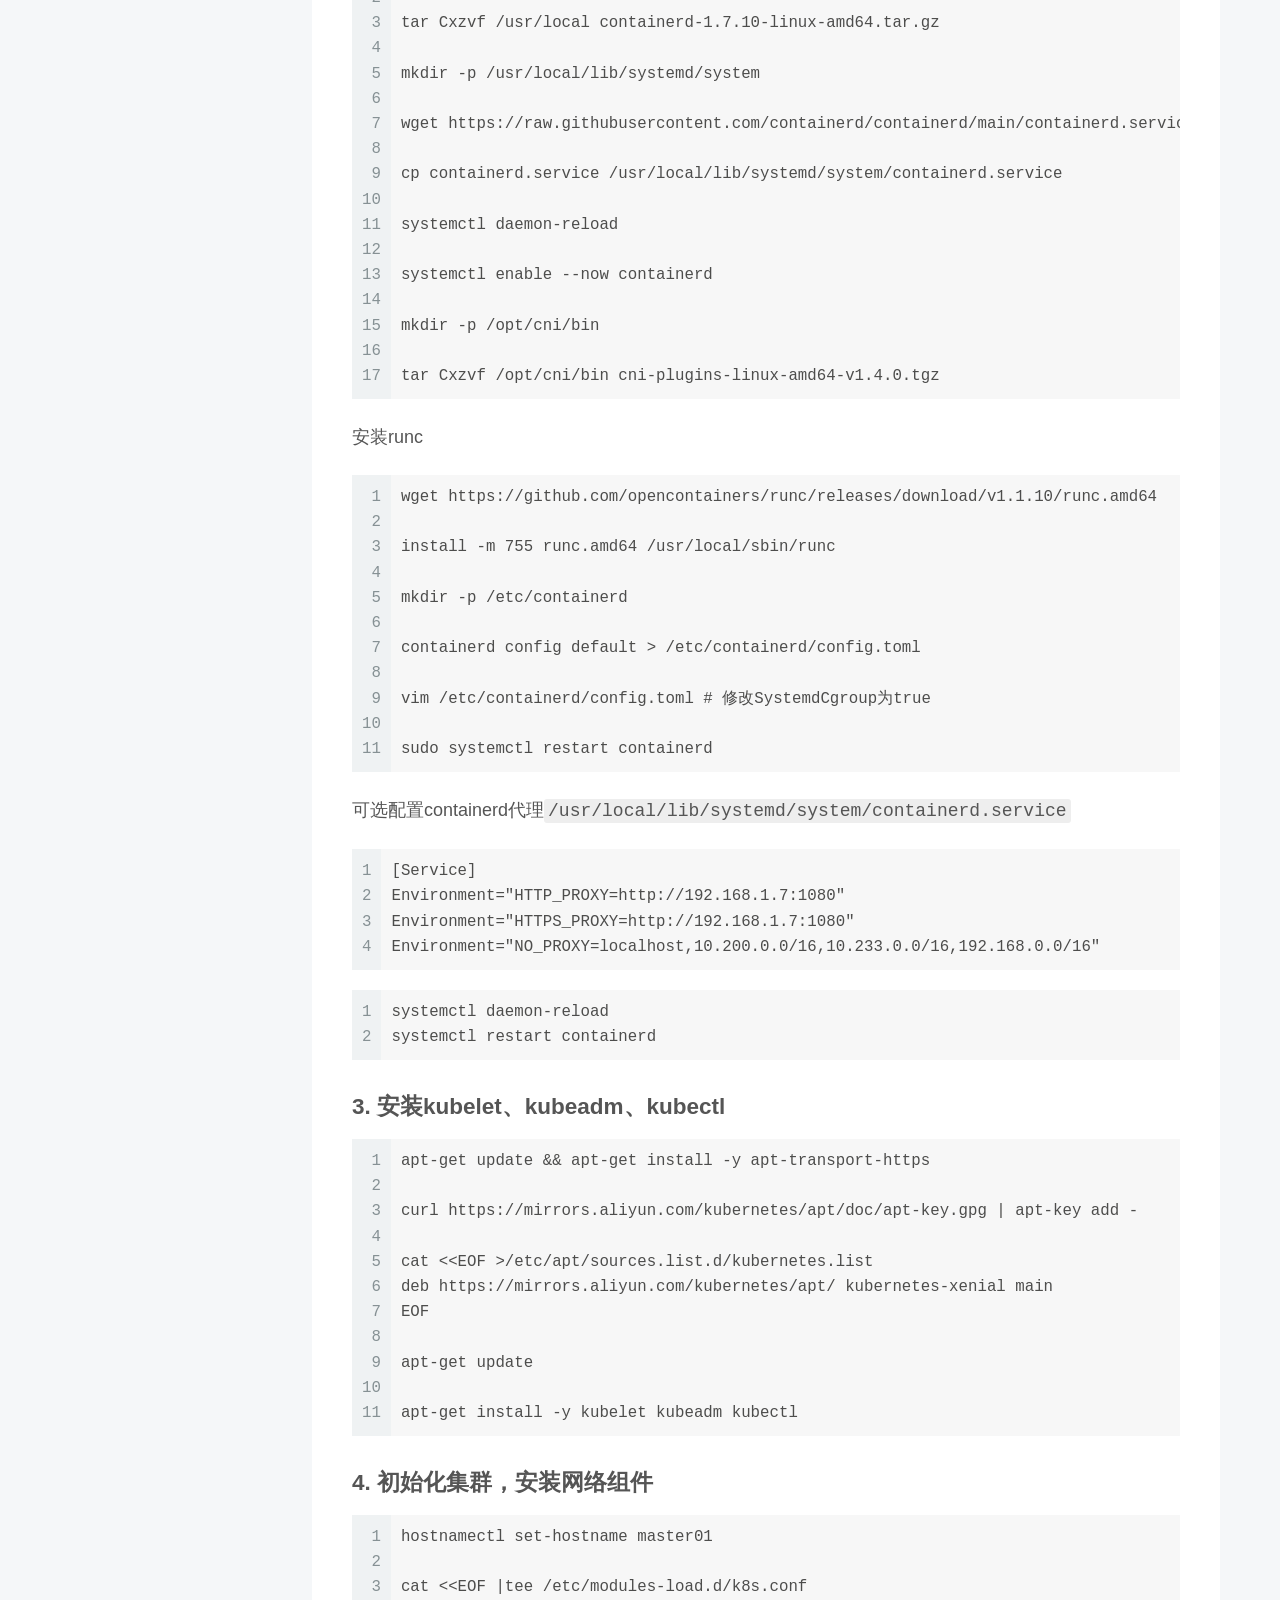
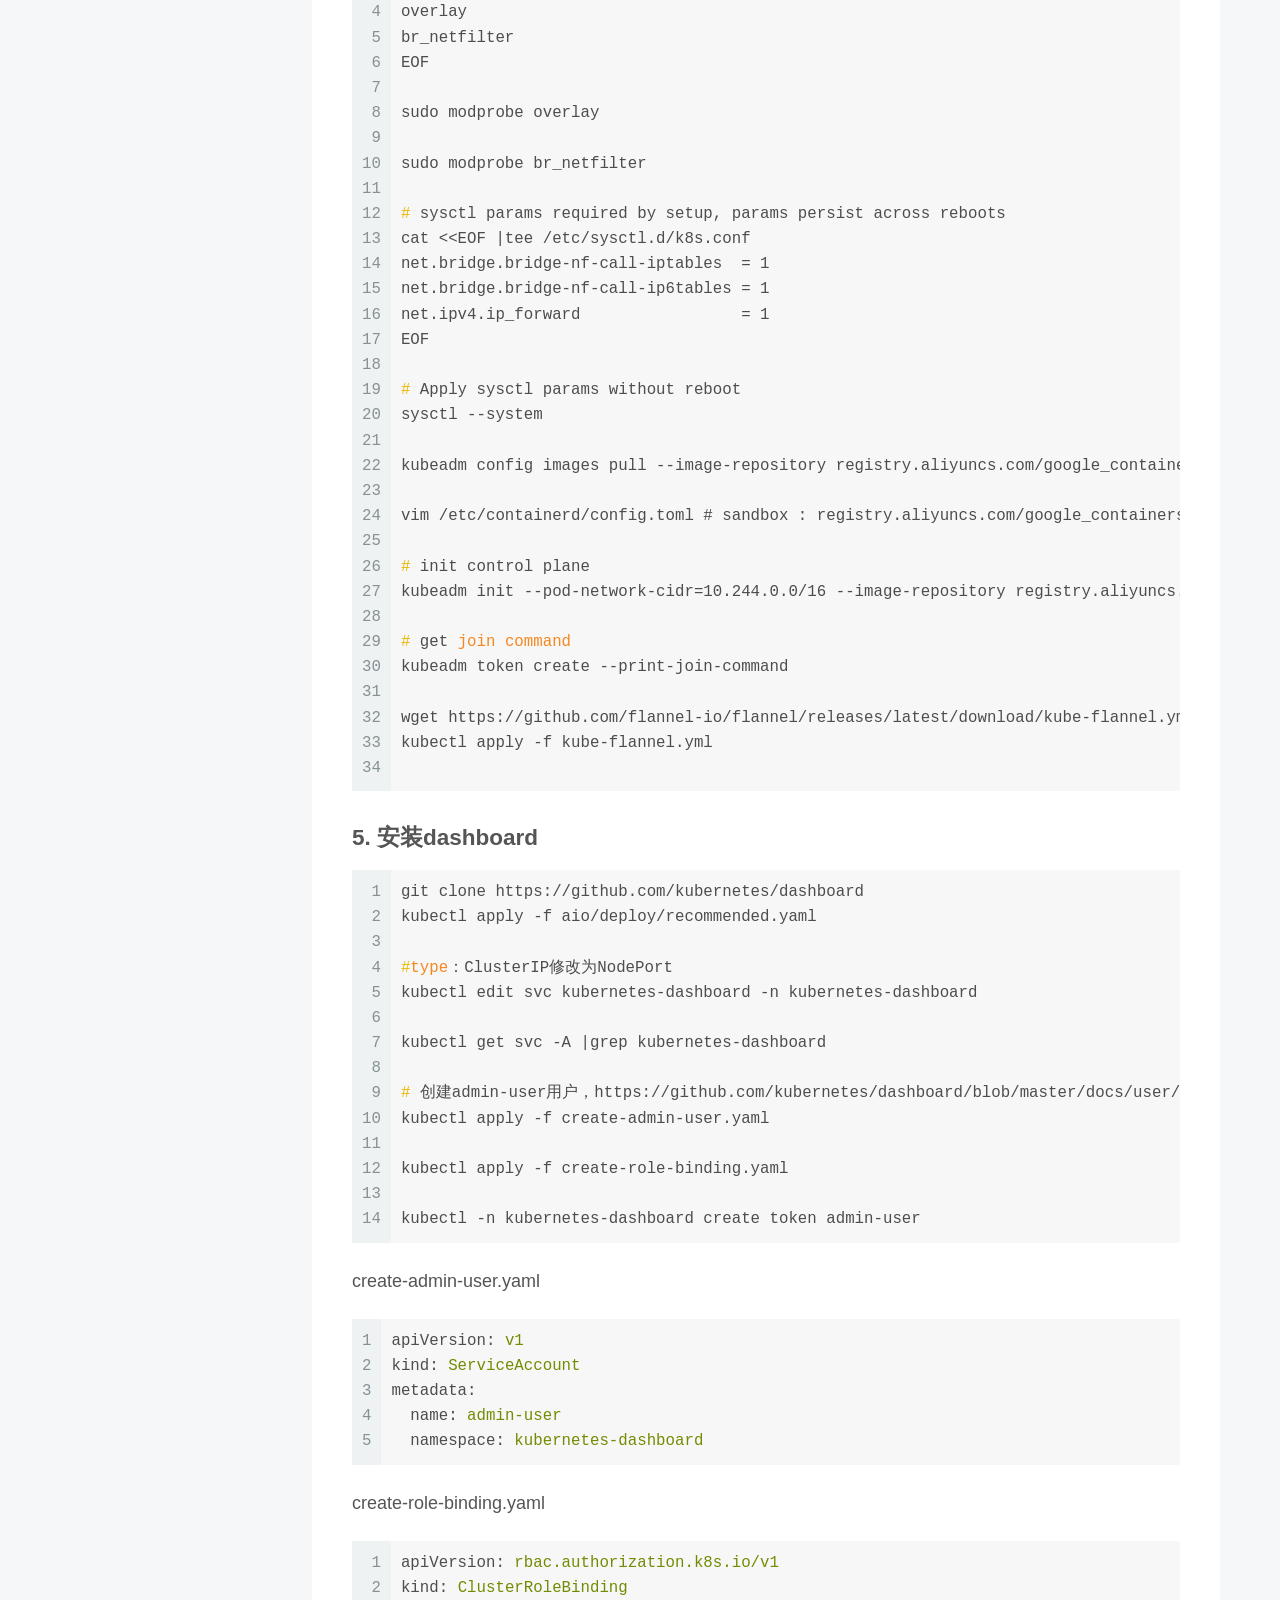
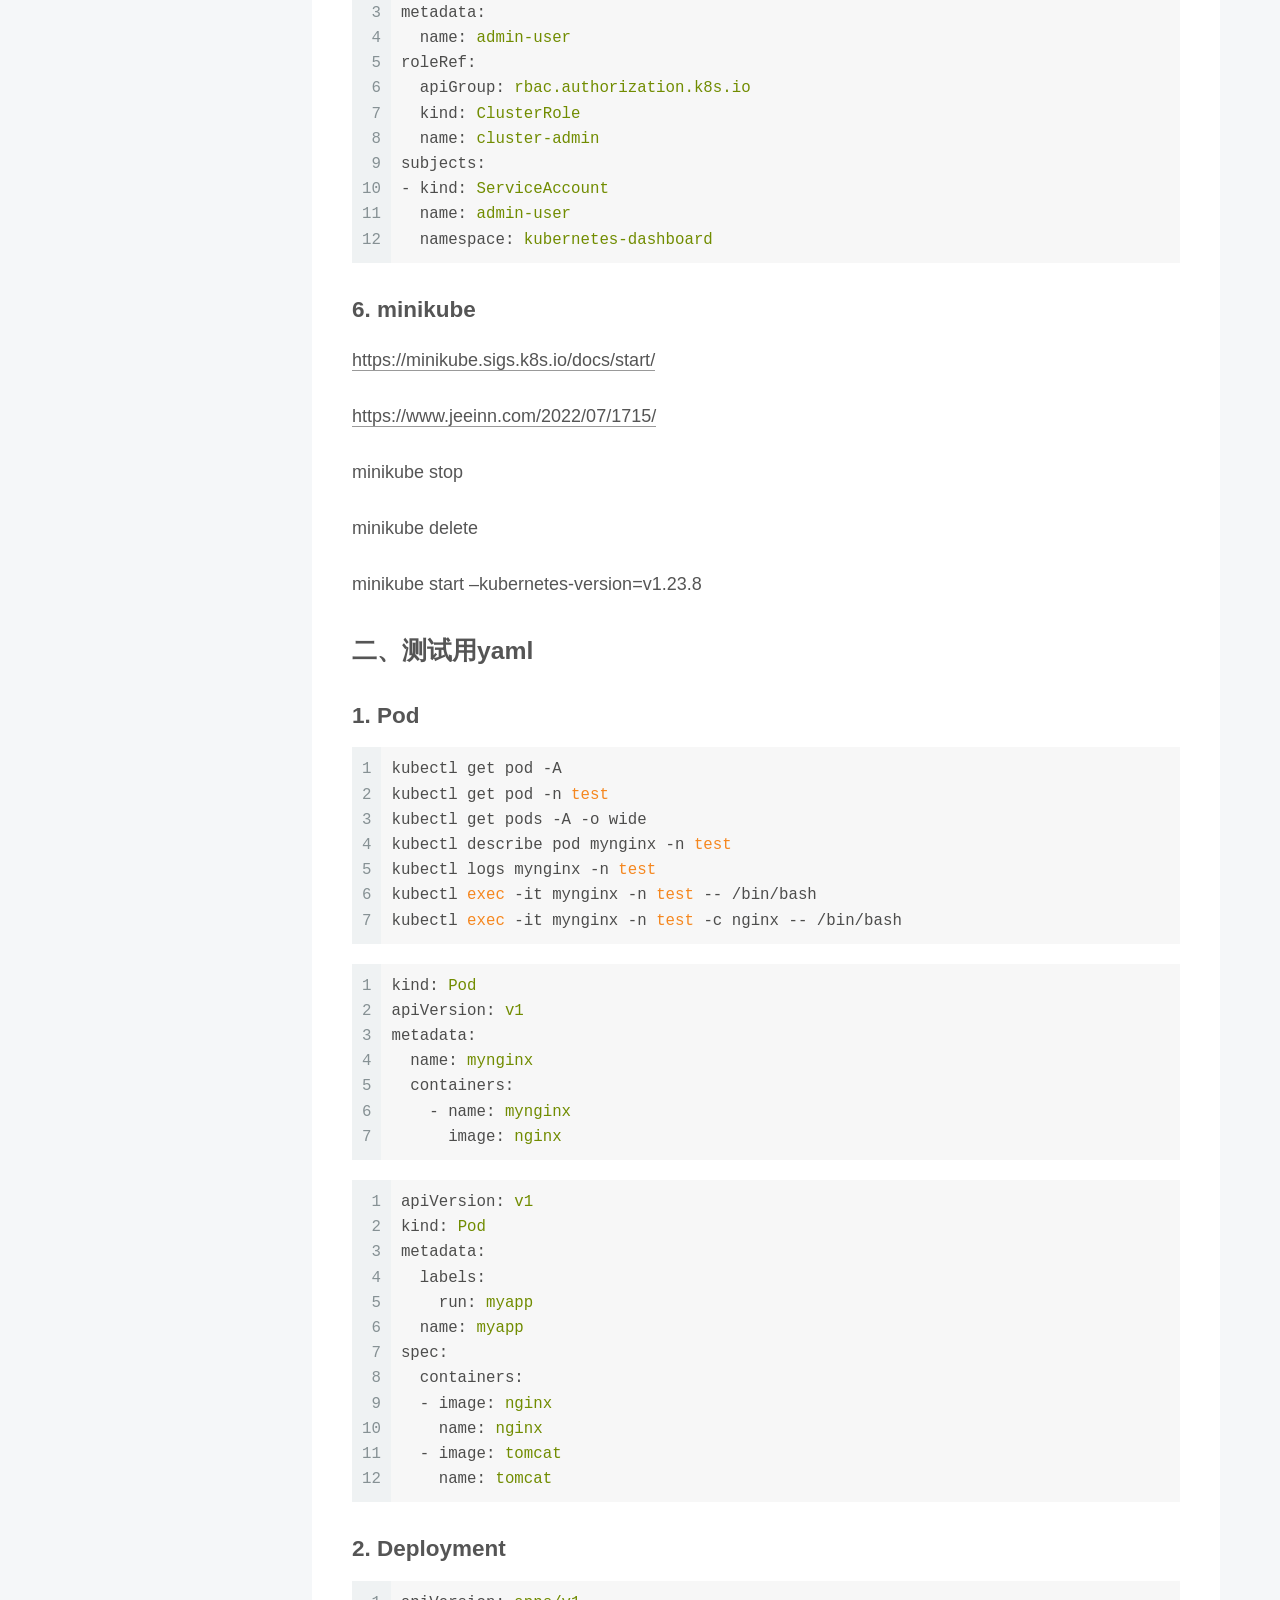
==== commit fca2bc98: "add disk resize and k8s join" ====
--- a/index.html
+++ b/index.html
@@ -409,7 +409,7 @@
                   <i class="far fa-calendar-check"></i>
                 </span>
                 <span class="post-meta-item-text">更新于</span>
-                <time title="修改时间：2025-10-21 23:30:51" itemprop="dateModified" datetime="2025-10-21T23:30:51+08:00">2025-10-21</time>
+                <time title="修改时间：2025-12-27 00:20:03" itemprop="dateModified" datetime="2025-12-27T00:20:03+08:00">2025-12-27</time>
               </span>
             <span class="post-meta-item">
               <span class="post-meta-item-icon">
@@ -449,7 +449,7 @@
 
 <h3 id="3-安装kubelet、kubeadm、kubectl"><a href="#3-安装kubelet、kubeadm、kubectl" class="headerlink" title="3. 安装kubelet、kubeadm、kubectl"></a>3. 安装kubelet、kubeadm、kubectl</h3><figure class="highlight shell"><table><tr><td class="gutter"><pre><span class="line">1</span><br><span class="line">2</span><br><span class="line">3</span><br><span class="line">4</span><br><span class="line">5</span><br><span class="line">6</span><br><span class="line">7</span><br><span class="line">8</span><br><span class="line">9</span><br><span class="line">10</span><br><span class="line">11</span><br></pre></td><td class="code"><pre><span class="line">apt-get update &amp;&amp; apt-get install -y apt-transport-https</span><br><span class="line"></span><br><span class="line">curl https://mirrors.aliyun.com/kubernetes/apt/doc/apt-key.gpg | apt-key add - </span><br><span class="line"></span><br><span class="line">cat &lt;&lt;EOF &gt;/etc/apt/sources.list.d/kubernetes.list</span><br><span class="line">deb https://mirrors.aliyun.com/kubernetes/apt/ kubernetes-xenial main</span><br><span class="line">EOF</span><br><span class="line"></span><br><span class="line">apt-get update</span><br><span class="line"></span><br><span class="line">apt-get install -y kubelet kubeadm kubectl</span><br></pre></td></tr></table></figure>
 
-<h3 id="4-初始化集群，安装网络组件"><a href="#4-初始化集群，安装网络组件" class="headerlink" title="4. 初始化集群，安装网络组件"></a>4. 初始化集群，安装网络组件</h3><figure class="highlight shell"><table><tr><td class="gutter"><pre><span class="line">1</span><br><span class="line">2</span><br><span class="line">3</span><br><span class="line">4</span><br><span class="line">5</span><br><span class="line">6</span><br><span class="line">7</span><br><span class="line">8</span><br><span class="line">9</span><br><span class="line">10</span><br><span class="line">11</span><br><span class="line">12</span><br><span class="line">13</span><br><span class="line">14</span><br><span class="line">15</span><br><span class="line">16</span><br><span class="line">17</span><br><span class="line">18</span><br><span class="line">19</span><br><span class="line">20</span><br><span class="line">21</span><br><span class="line">22</span><br><span class="line">23</span><br><span class="line">24</span><br><span class="line">25</span><br><span class="line">26</span><br><span class="line">27</span><br><span class="line">28</span><br><span class="line">29</span><br><span class="line">30</span><br></pre></td><td class="code"><pre><span class="line">hostnamectl set-hostname master01  </span><br><span class="line"></span><br><span class="line">cat &lt;&lt;EOF |tee /etc/modules-load.d/k8s.conf</span><br><span class="line">overlay</span><br><span class="line">br_netfilter</span><br><span class="line">EOF</span><br><span class="line"></span><br><span class="line">sudo modprobe overlay</span><br><span class="line"></span><br><span class="line">sudo modprobe br_netfilter</span><br><span class="line"><span class="meta prompt_"></span></span><br><span class="line"><span class="meta prompt_"># </span><span class="language-bash">sysctl params required by setup, params persist across reboots</span></span><br><span class="line">cat &lt;&lt;EOF |tee /etc/sysctl.d/k8s.conf</span><br><span class="line">net.bridge.bridge-nf-call-iptables  = 1</span><br><span class="line">net.bridge.bridge-nf-call-ip6tables = 1</span><br><span class="line">net.ipv4.ip_forward                 = 1</span><br><span class="line">EOF</span><br><span class="line"><span class="meta prompt_"></span></span><br><span class="line"><span class="meta prompt_"># </span><span class="language-bash">Apply sysctl params without reboot</span></span><br><span class="line">sudo sysctl --system</span><br><span class="line"></span><br><span class="line">kubeadm config images pull --image-repository registry.aliyuncs.com/google_containers</span><br><span class="line"></span><br><span class="line">vim /etc/containerd/config.toml # sandbox : registry.aliyuncs.com/google_containers/pause:3.9</span><br><span class="line"></span><br><span class="line">sudo kubeadm init --pod-network-cidr=10.244.0.0/16 --image-repository registry.aliyuncs.com/google_containers</span><br><span class="line"></span><br><span class="line">wget https://github.com/flannel-io/flannel/releases/latest/download/kube-flannel.yml</span><br><span class="line">kubectl apply -f kube-flannel.yml</span><br><span class="line"></span><br></pre></td></tr></table></figure>
+<h3 id="4-初始化集群，安装网络组件"><a href="#4-初始化集群，安装网络组件" class="headerlink" title="4. 初始化集群，安装网络组件"></a>4. 初始化集群，安装网络组件</h3><figure class="highlight shell"><table><tr><td class="gutter"><pre><span class="line">1</span><br><span class="line">2</span><br><span class="line">3</span><br><span class="line">4</span><br><span class="line">5</span><br><span class="line">6</span><br><span class="line">7</span><br><span class="line">8</span><br><span class="line">9</span><br><span class="line">10</span><br><span class="line">11</span><br><span class="line">12</span><br><span class="line">13</span><br><span class="line">14</span><br><span class="line">15</span><br><span class="line">16</span><br><span class="line">17</span><br><span class="line">18</span><br><span class="line">19</span><br><span class="line">20</span><br><span class="line">21</span><br><span class="line">22</span><br><span class="line">23</span><br><span class="line">24</span><br><span class="line">25</span><br><span class="line">26</span><br><span class="line">27</span><br><span class="line">28</span><br><span class="line">29</span><br><span class="line">30</span><br><span class="line">31</span><br><span class="line">32</span><br><span class="line">33</span><br><span class="line">34</span><br></pre></td><td class="code"><pre><span class="line">hostnamectl set-hostname master01  </span><br><span class="line"></span><br><span class="line">cat &lt;&lt;EOF |tee /etc/modules-load.d/k8s.conf</span><br><span class="line">overlay</span><br><span class="line">br_netfilter</span><br><span class="line">EOF</span><br><span class="line"></span><br><span class="line">sudo modprobe overlay</span><br><span class="line"></span><br><span class="line">sudo modprobe br_netfilter</span><br><span class="line"><span class="meta prompt_"></span></span><br><span class="line"><span class="meta prompt_"># </span><span class="language-bash">sysctl params required by setup, params persist across reboots</span></span><br><span class="line">cat &lt;&lt;EOF |tee /etc/sysctl.d/k8s.conf</span><br><span class="line">net.bridge.bridge-nf-call-iptables  = 1</span><br><span class="line">net.bridge.bridge-nf-call-ip6tables = 1</span><br><span class="line">net.ipv4.ip_forward                 = 1</span><br><span class="line">EOF</span><br><span class="line"><span class="meta prompt_"></span></span><br><span class="line"><span class="meta prompt_"># </span><span class="language-bash">Apply sysctl params without reboot</span></span><br><span class="line">sysctl --system</span><br><span class="line"></span><br><span class="line">kubeadm config images pull --image-repository registry.aliyuncs.com/google_containers</span><br><span class="line"></span><br><span class="line">vim /etc/containerd/config.toml # sandbox : registry.aliyuncs.com/google_containers/pause:3.9</span><br><span class="line"><span class="meta prompt_"></span></span><br><span class="line"><span class="meta prompt_"># </span><span class="language-bash">init control plane</span></span><br><span class="line">kubeadm init --pod-network-cidr=10.244.0.0/16 --image-repository registry.aliyuncs.com/google_containers</span><br><span class="line"><span class="meta prompt_"></span></span><br><span class="line"><span class="meta prompt_"># </span><span class="language-bash">get <span class="built_in">join</span> <span class="built_in">command</span></span></span><br><span class="line">kubeadm token create --print-join-command</span><br><span class="line"></span><br><span class="line">wget https://github.com/flannel-io/flannel/releases/latest/download/kube-flannel.yml</span><br><span class="line">kubectl apply -f kube-flannel.yml</span><br><span class="line"></span><br></pre></td></tr></table></figure>
 
 <h3 id="5-安装dashboard"><a href="#5-安装dashboard" class="headerlink" title="5. 安装dashboard"></a>5. 安装dashboard</h3><figure class="highlight shell"><table><tr><td class="gutter"><pre><span class="line">1</span><br><span class="line">2</span><br><span class="line">3</span><br><span class="line">4</span><br><span class="line">5</span><br><span class="line">6</span><br><span class="line">7</span><br><span class="line">8</span><br><span class="line">9</span><br><span class="line">10</span><br><span class="line">11</span><br><span class="line">12</span><br><span class="line">13</span><br><span class="line">14</span><br></pre></td><td class="code"><pre><span class="line">git clone https://github.com/kubernetes/dashboard</span><br><span class="line">kubectl apply -f aio/deploy/recommended.yaml  </span><br><span class="line"><span class="meta prompt_"></span></span><br><span class="line"><span class="meta prompt_">#</span><span class="language-bash"><span class="built_in">type</span>：ClusterIP修改为NodePort</span></span><br><span class="line">kubectl edit svc kubernetes-dashboard -n kubernetes-dashboard  </span><br><span class="line"></span><br><span class="line">kubectl get svc -A |grep kubernetes-dashboard </span><br><span class="line"><span class="meta prompt_"></span></span><br><span class="line"><span class="meta prompt_"># </span><span class="language-bash">创建admin-user用户，https://github.com/kubernetes/dashboard/blob/master/docs/user/access-control/creating-sample-user.md</span></span><br><span class="line">kubectl apply -f create-admin-user.yaml</span><br><span class="line"></span><br><span class="line">kubectl apply -f create-role-binding.yaml</span><br><span class="line"></span><br><span class="line">kubectl -n kubernetes-dashboard create token admin-user</span><br></pre></td></tr></table></figure>
 
@@ -965,8 +965,17 @@
                   <i class="far fa-calendar-check"></i>
                 </span>
                 <span class="post-meta-item-text">更新于</span>
-                <time title="修改时间：2025-09-28 23:37:35" itemprop="dateModified" datetime="2025-09-28T23:37:35+08:00">2025-09-28</time>
-              </span>
+                <time title="修改时间：2025-12-14 21:20:27" itemprop="dateModified" datetime="2025-12-14T21:20:27+08:00">2025-12-14</time>
+              </span>
+            <span class="post-meta-item">
+              <span class="post-meta-item-icon">
+                <i class="far fa-folder"></i>
+              </span>
+              <span class="post-meta-item-text">分类于</span>
+                <span itemprop="about" itemscope itemtype="http://schema.org/Thing">
+                  <a href="/categories/Topology/" itemprop="url" rel="index"><span itemprop="name">Topology</span></a>
+                </span>
+            </span>
 
           
 
@@ -1059,7 +1068,7 @@
                   <i class="far fa-calendar-check"></i>
                 </span>
                 <span class="post-meta-item-text">更新于</span>
-                <time title="修改时间：2025-11-02 00:44:56" itemprop="dateModified" datetime="2025-11-02T00:44:56+08:00">2025-11-02</time>
+                <time title="修改时间：2025-12-27 00:22:07" itemprop="dateModified" datetime="2025-12-27T00:22:07+08:00">2025-12-27</time>
               </span>
 
           
@@ -1085,6 +1094,8 @@
 <li>h: 帮助，比如查看后发现按I可以查看置顶pid的信息</li>
 </ul>
 <h2 id="cpu"><a href="#cpu" class="headerlink" title="cpu"></a>cpu</h2><h2 id="memory"><a href="#memory" class="headerlink" title="memory"></a>memory</h2><figure class="highlight bash"><table><tr><td class="gutter"><pre><span class="line">1</span><br></pre></td><td class="code"><pre><span class="line">free</span><br></pre></td></tr></table></figure>
+
+<h2 id="disk"><a href="#disk" class="headerlink" title="disk"></a>disk</h2><figure class="highlight shell"><table><tr><td class="gutter"><pre><span class="line">1</span><br><span class="line">2</span><br><span class="line">3</span><br><span class="line">4</span><br><span class="line">5</span><br></pre></td><td class="code"><pre><span class="line">fdisk</span><br><span class="line"><span class="meta prompt_"># </span><span class="language-bash">d: delete</span></span><br><span class="line"><span class="meta prompt_"># </span><span class="language-bash">n: new</span></span><br><span class="line"><span class="meta prompt_"># </span><span class="language-bash">w: write</span></span><br><span class="line">resize2fs</span><br></pre></td></tr></table></figure>
 
 <h2 id="process"><a href="#process" class="headerlink" title="process"></a>process</h2><figure class="highlight shell"><table><tr><td class="gutter"><pre><span class="line">1</span><br><span class="line">2</span><br><span class="line">3</span><br><span class="line">4</span><br><span class="line">5</span><br><span class="line">6</span><br><span class="line">7</span><br><span class="line">8</span><br><span class="line">9</span><br><span class="line">10</span><br><span class="line">11</span><br><span class="line">12</span><br></pre></td><td class="code"><pre><span class="line"><span class="meta prompt_"># </span><span class="language-bash">列出所有进程</span></span><br><span class="line">ps -ef</span><br><span class="line">ps -aux</span><br><span class="line"><span class="meta prompt_"></span></span><br><span class="line"><span class="meta prompt_"># </span><span class="language-bash">查看指定进程</span></span><br><span class="line">ps -p 3284</span><br><span class="line"><span class="meta prompt_"></span></span><br><span class="line"><span class="meta prompt_"># </span><span class="language-bash">列出子进程</span></span><br><span class="line">ps --ppid 3284 </span><br><span class="line"><span class="meta prompt_"></span></span><br><span class="line"><span class="meta prompt_"># </span><span class="language-bash">查看所有父进程</span></span><br><span class="line">pstree -p -s 3370</span><br></pre></td></tr></table></figure>
 
--- a/css/main.css
+++ b/css/main.css
@@ -1196,7 +1196,7 @@
 }
 .links-of-author a::before,
 .links-of-author span.exturl::before {
-  background: #ff99d2;
+  background: #7d59ff;
   border-radius: 50%;
   content: ' ';
   display: inline-block;
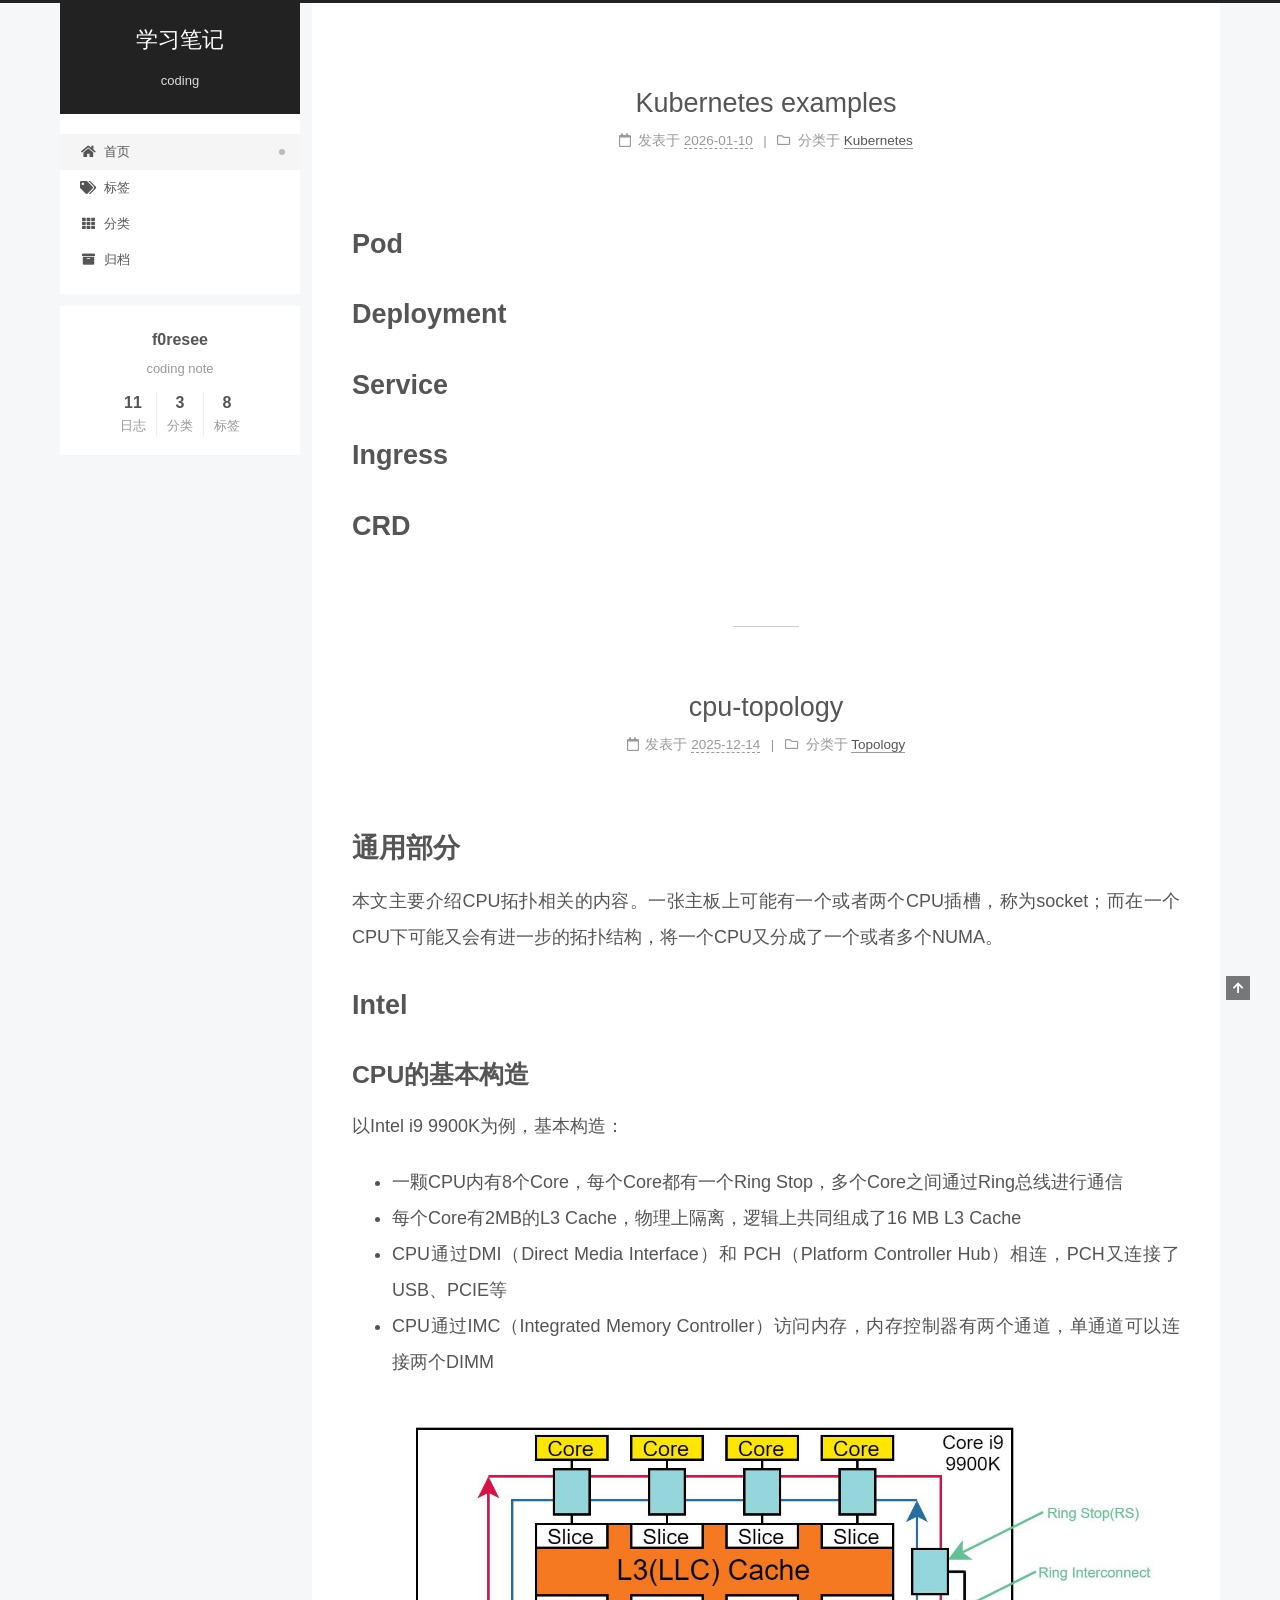
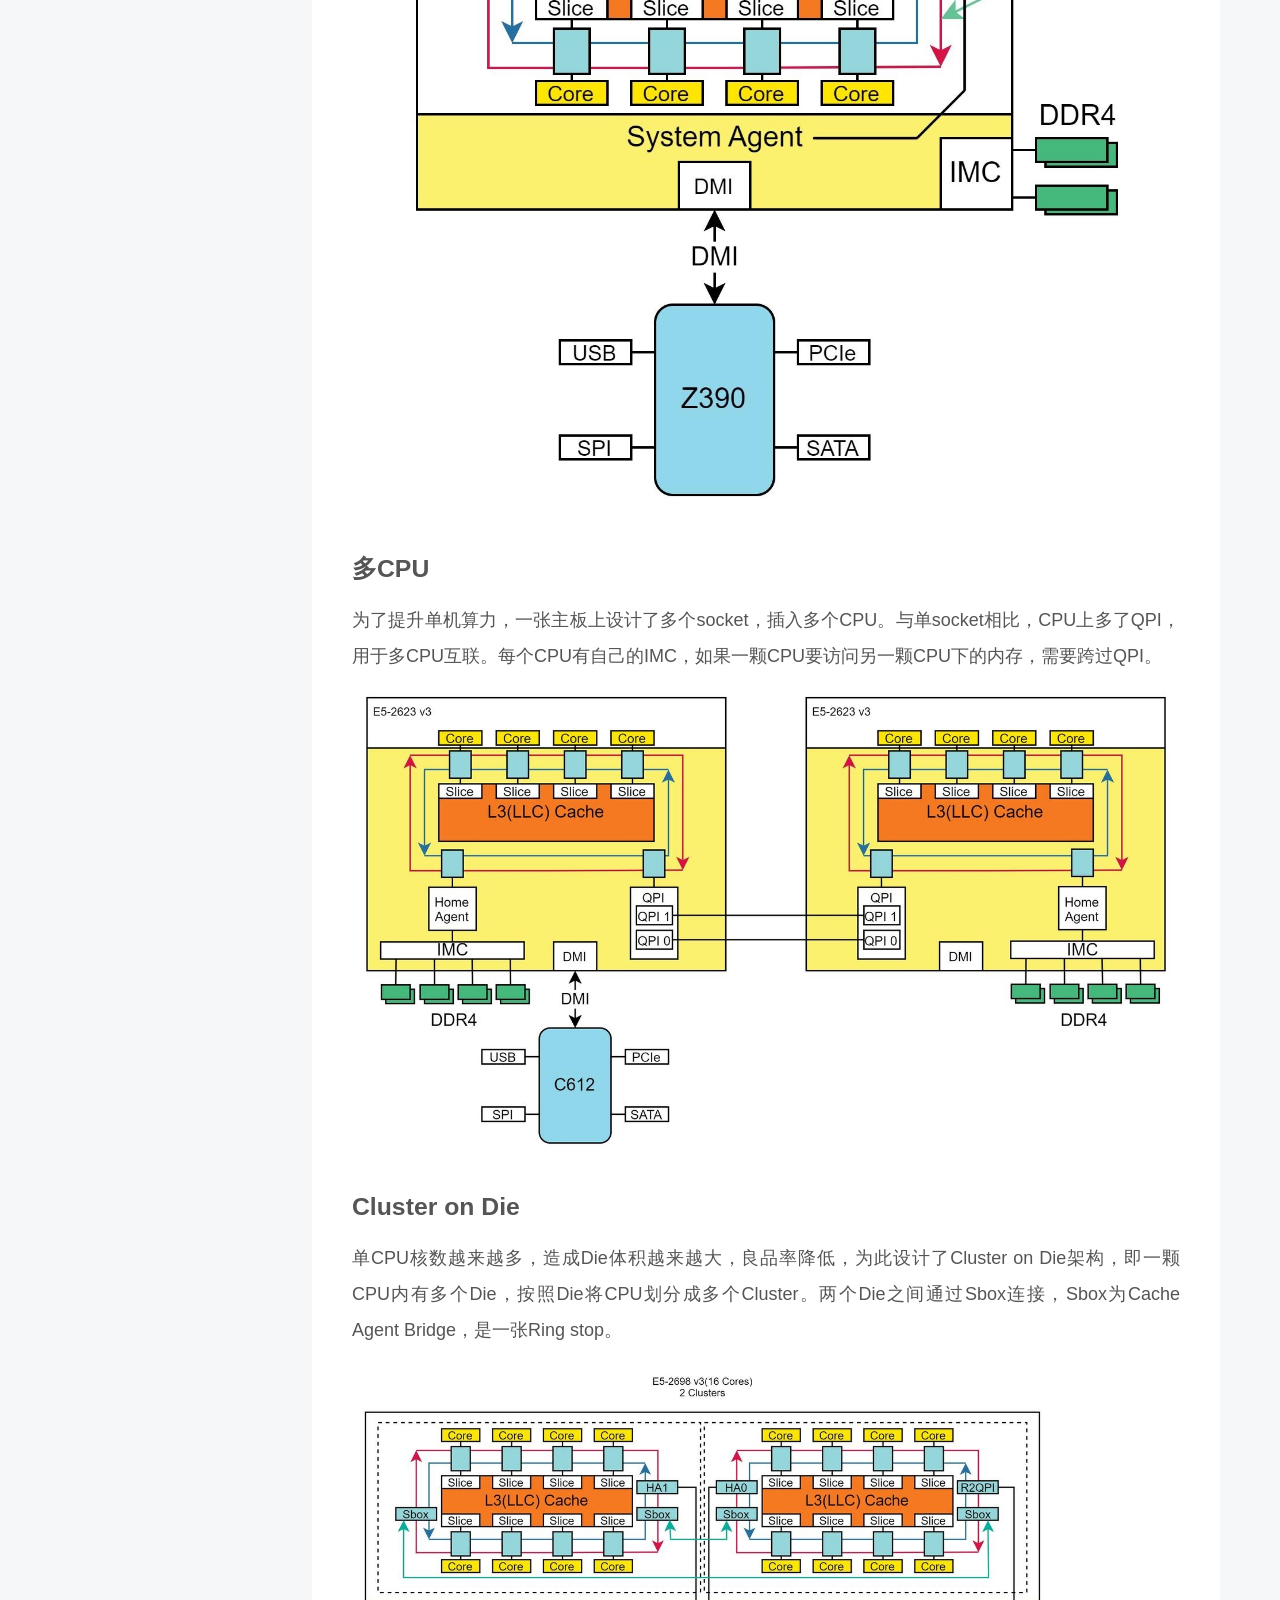
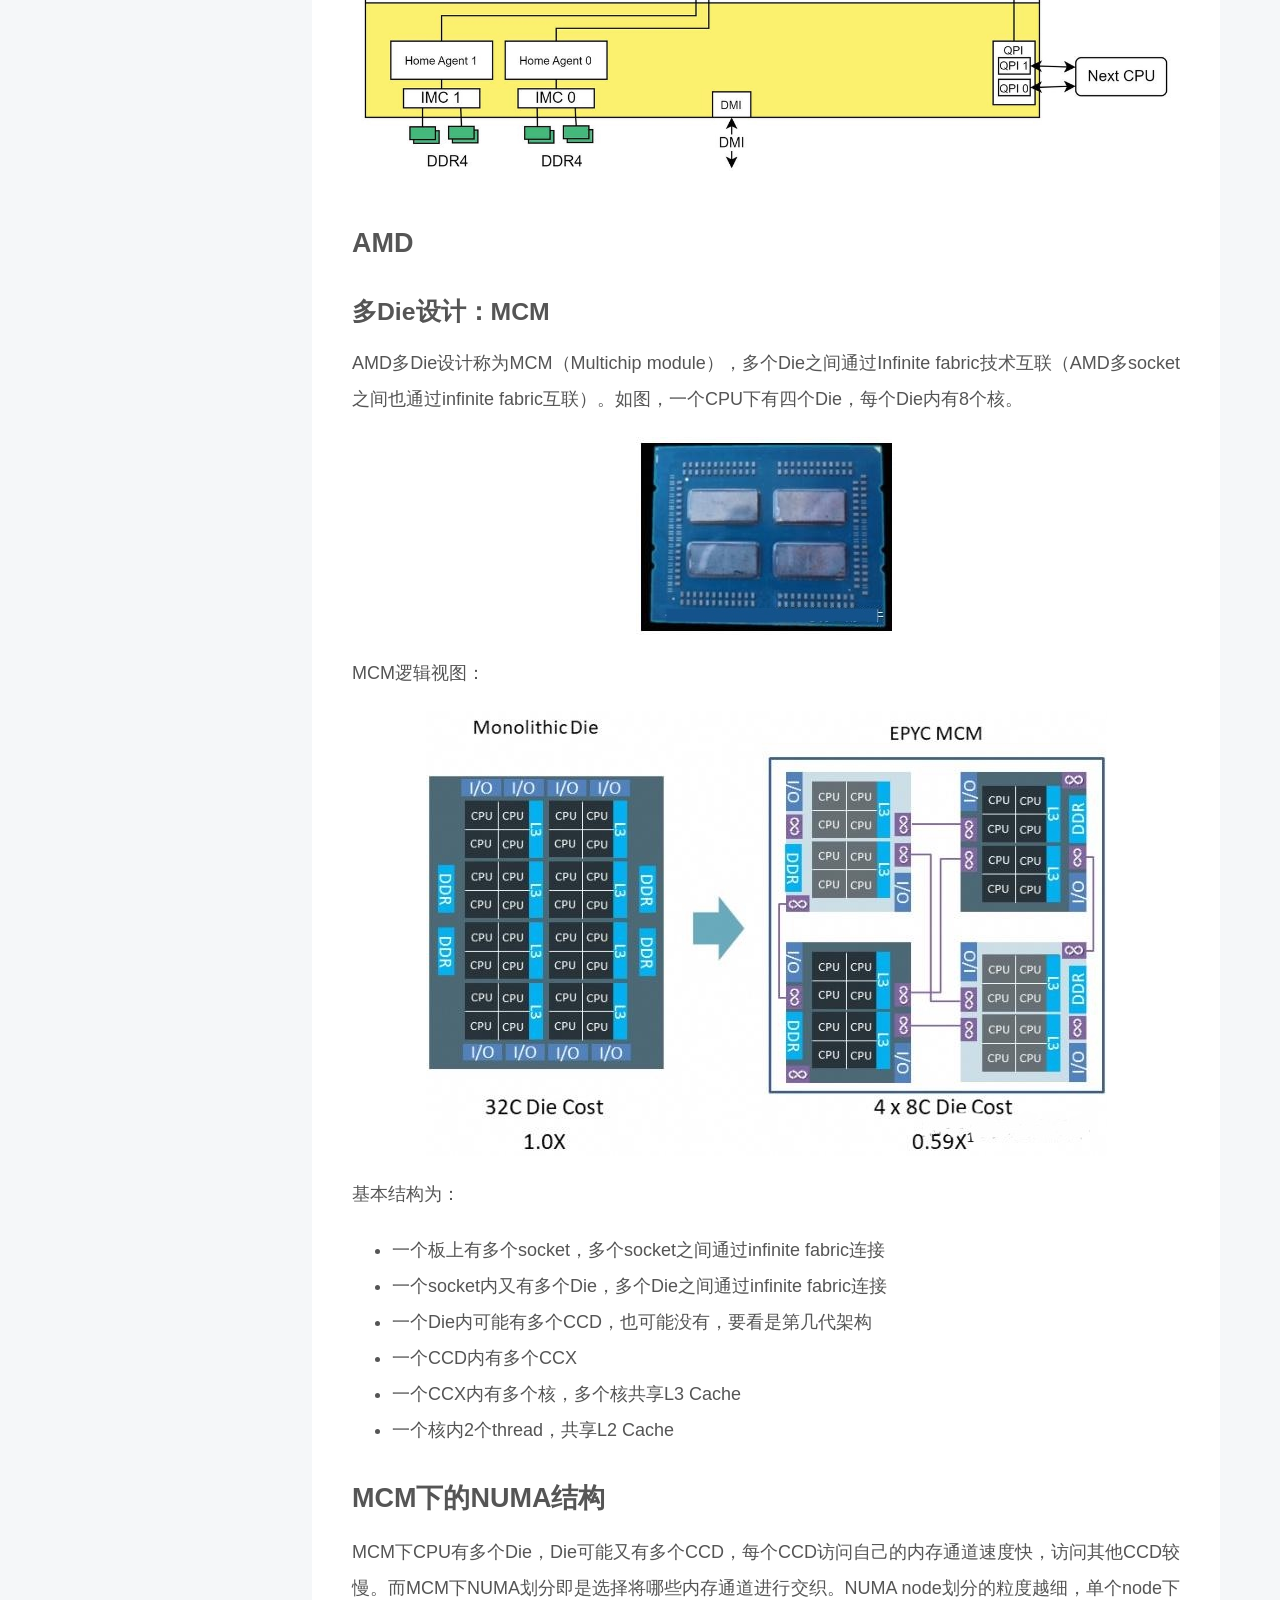
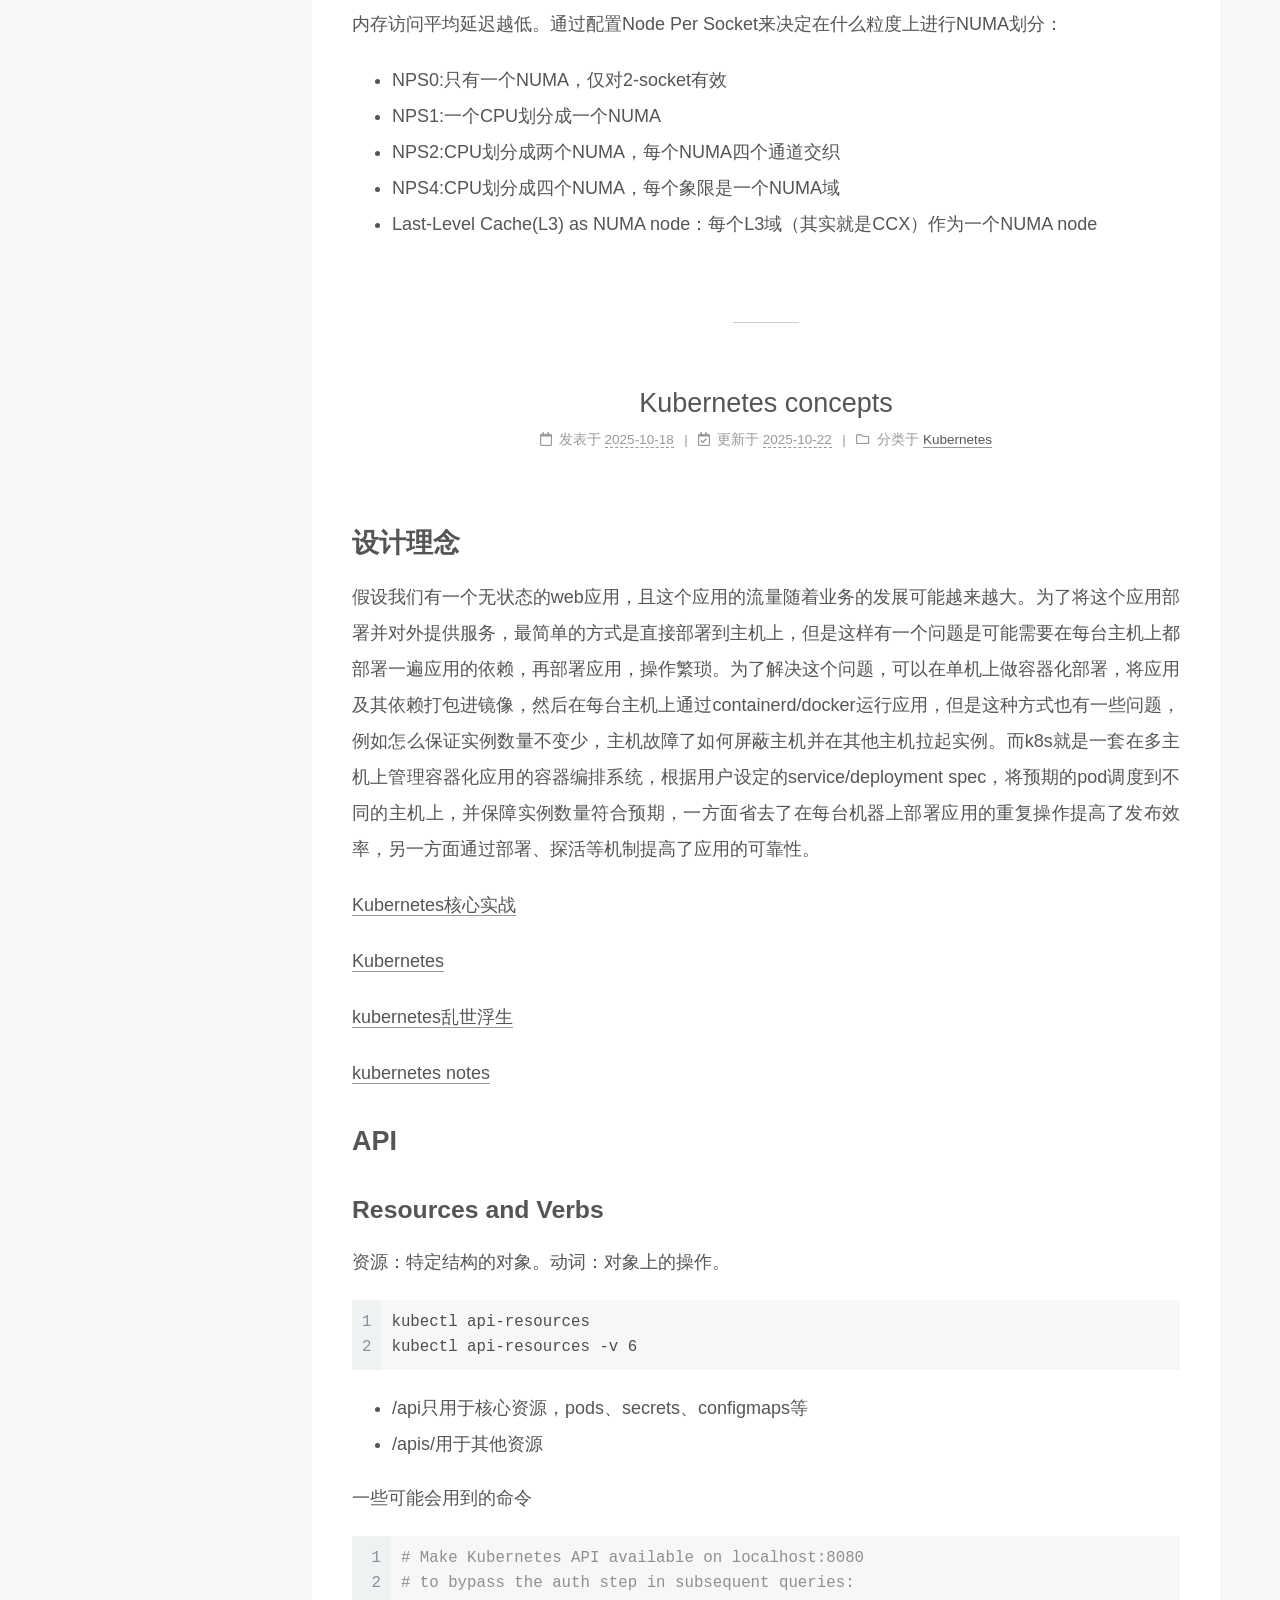
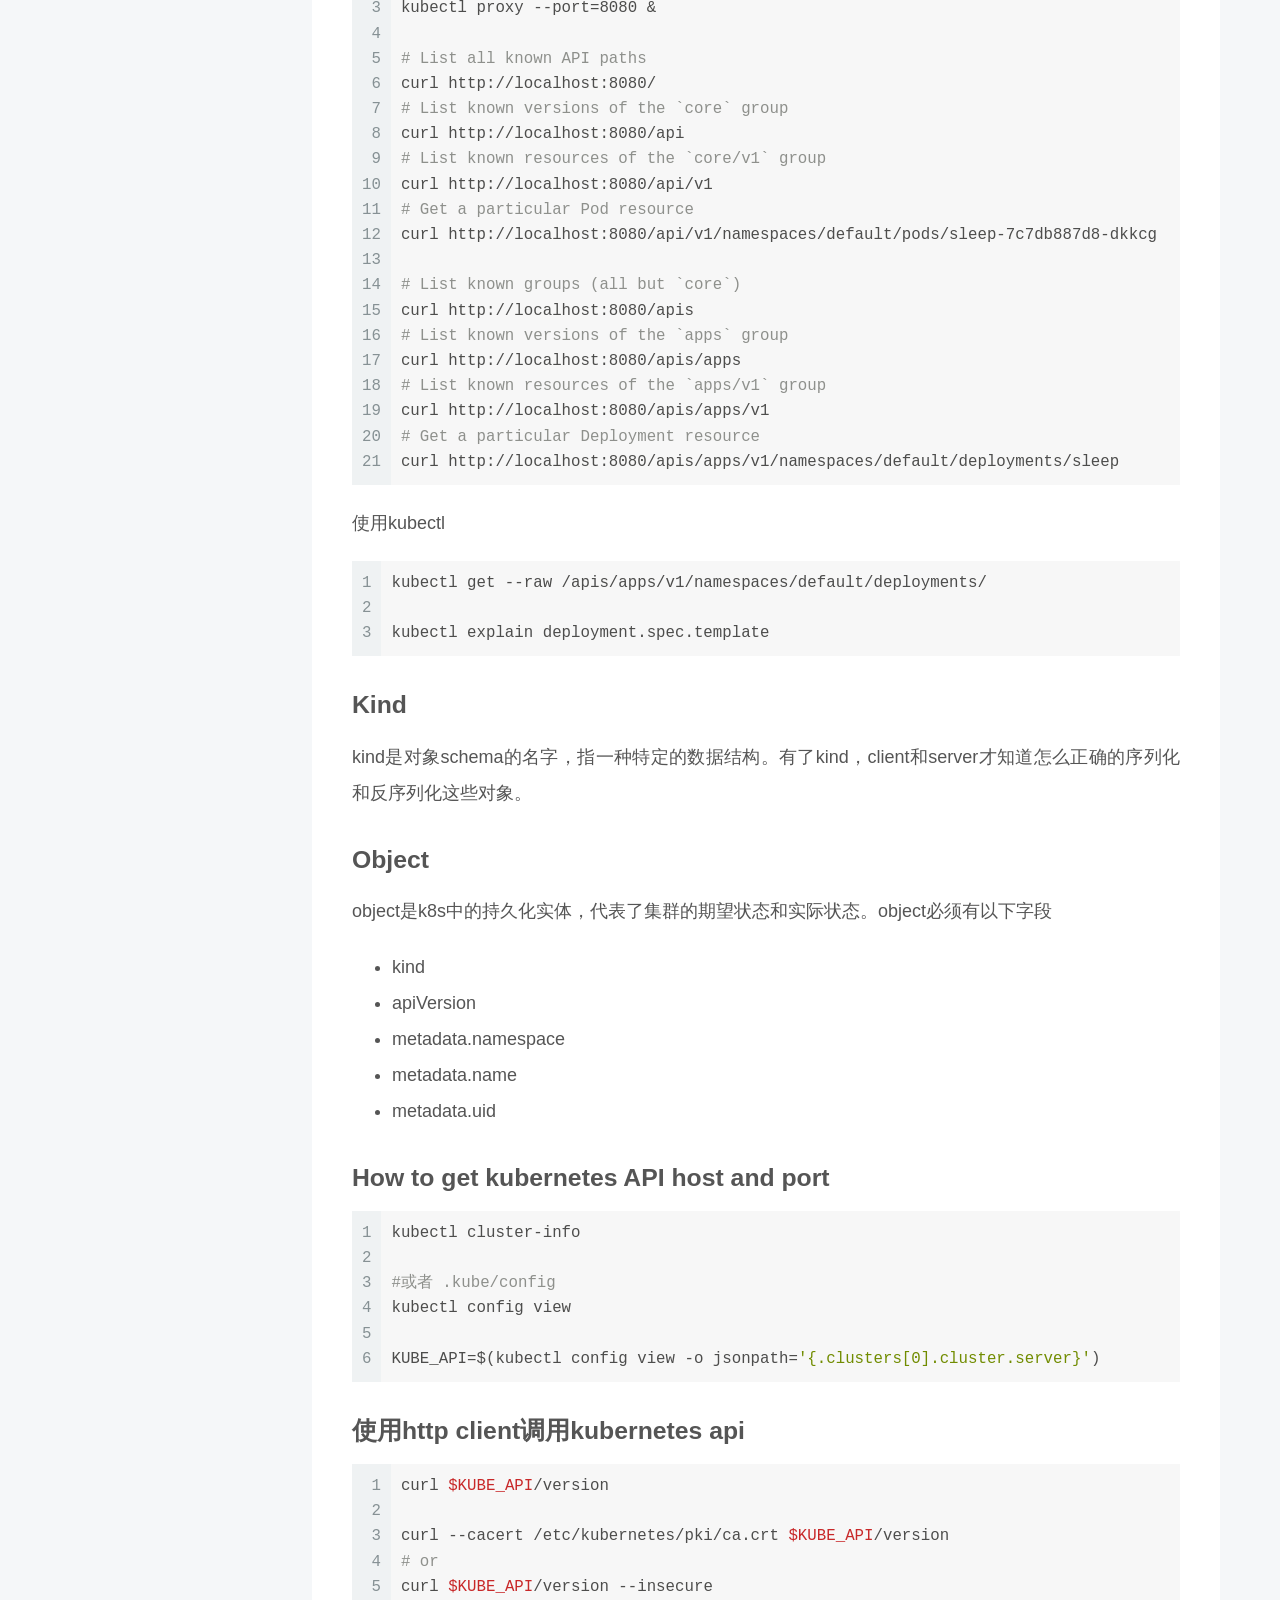
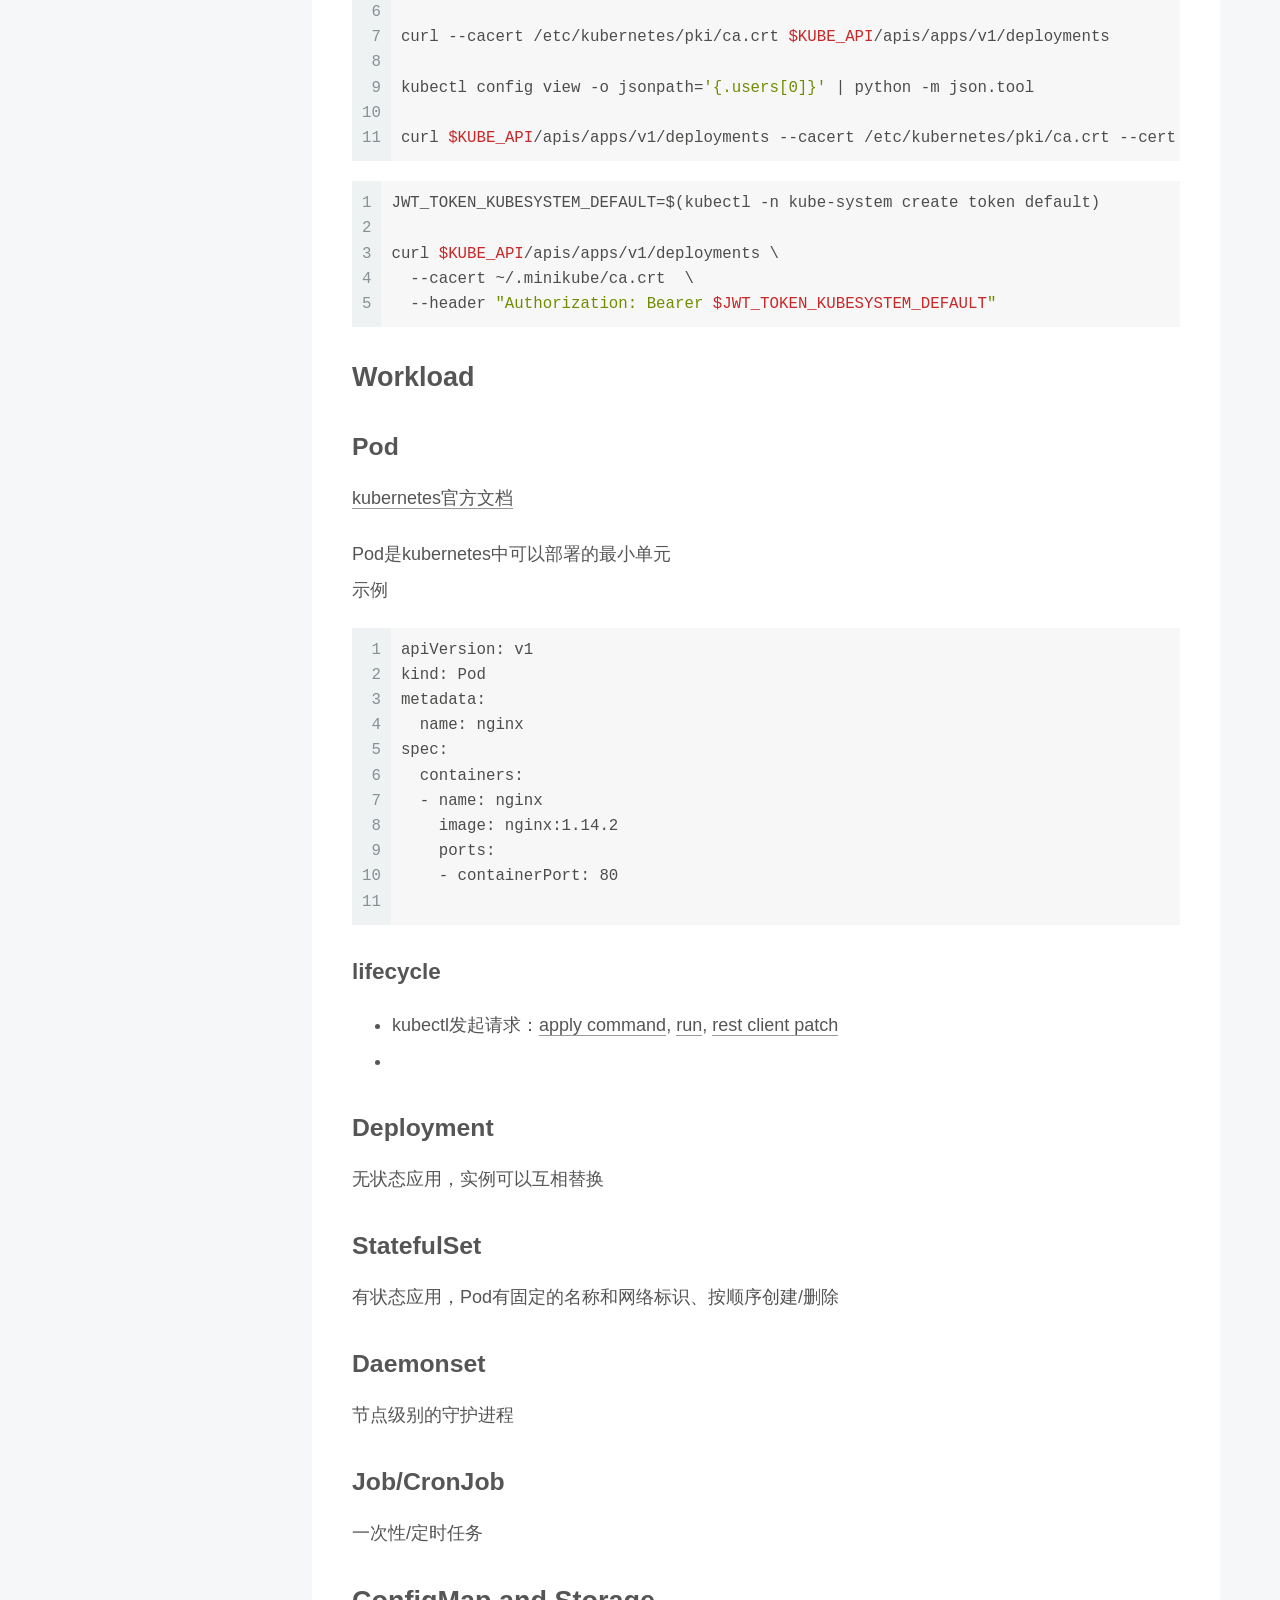
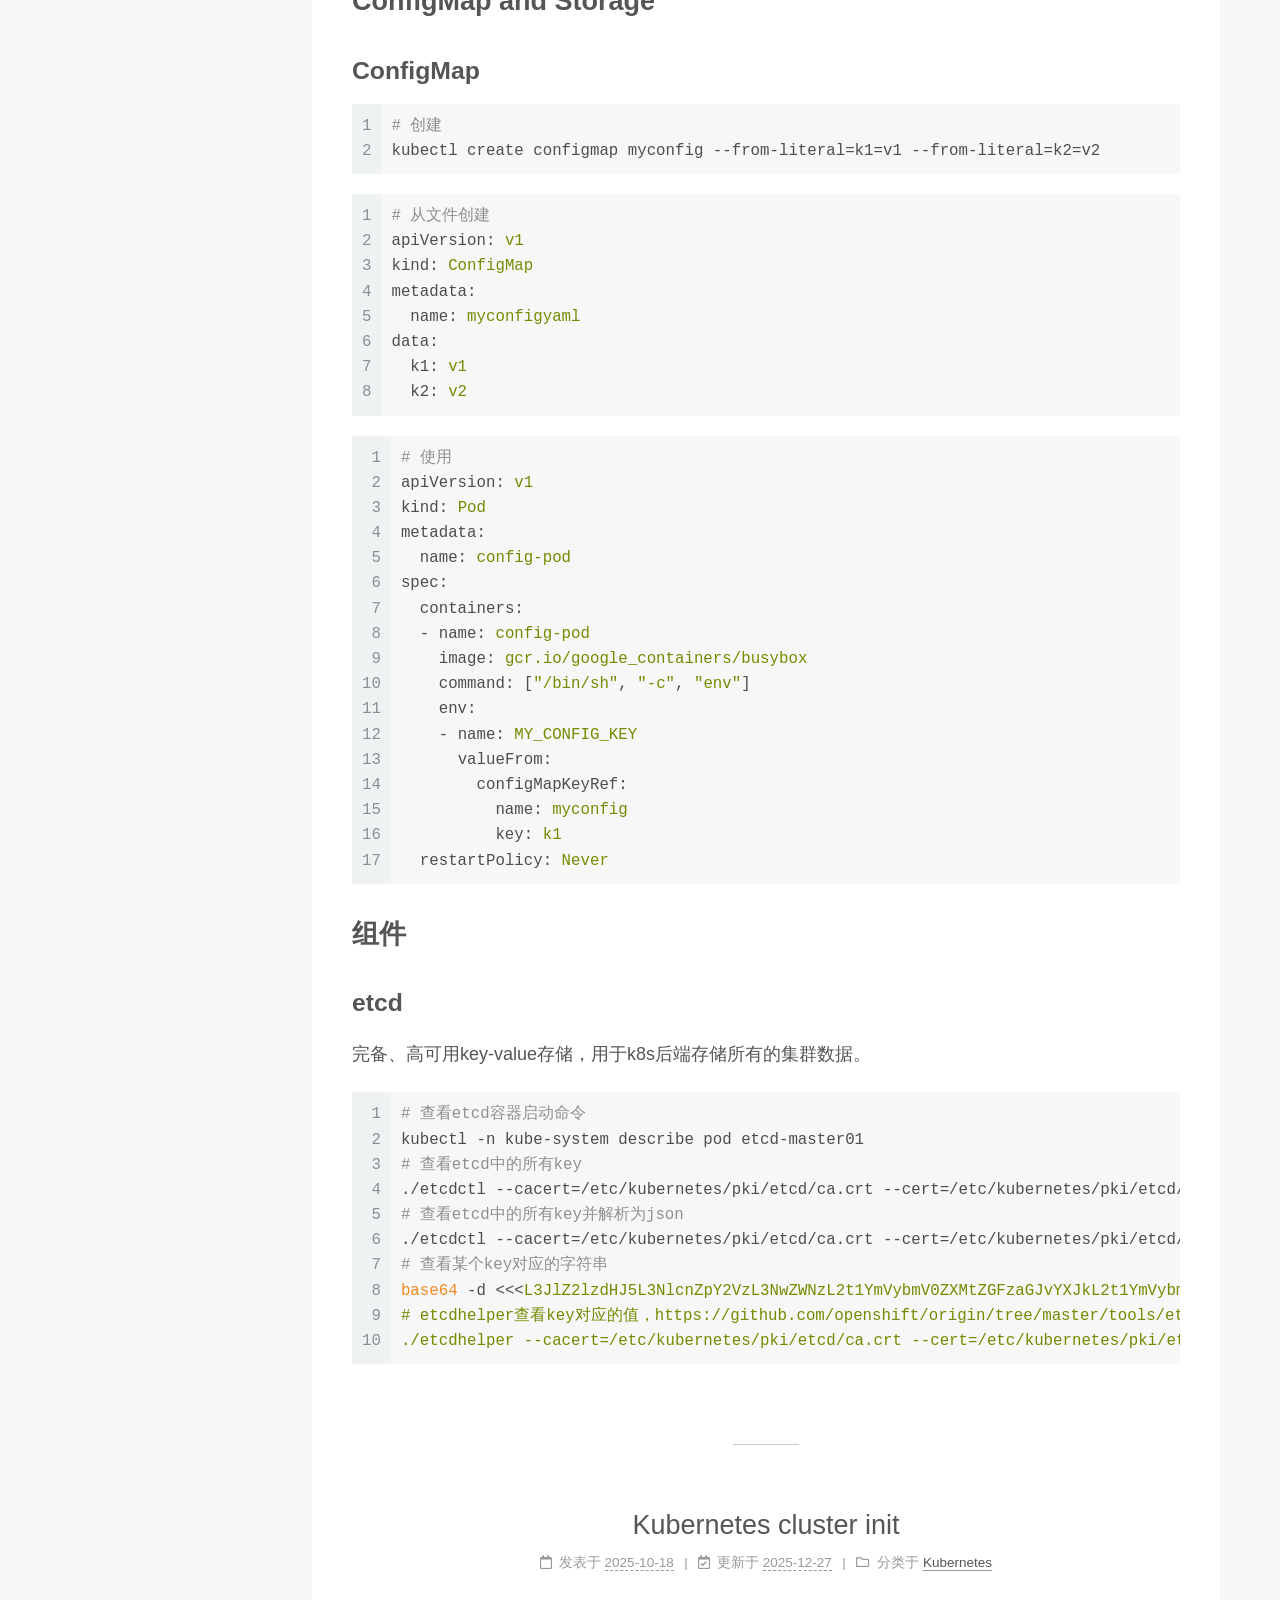
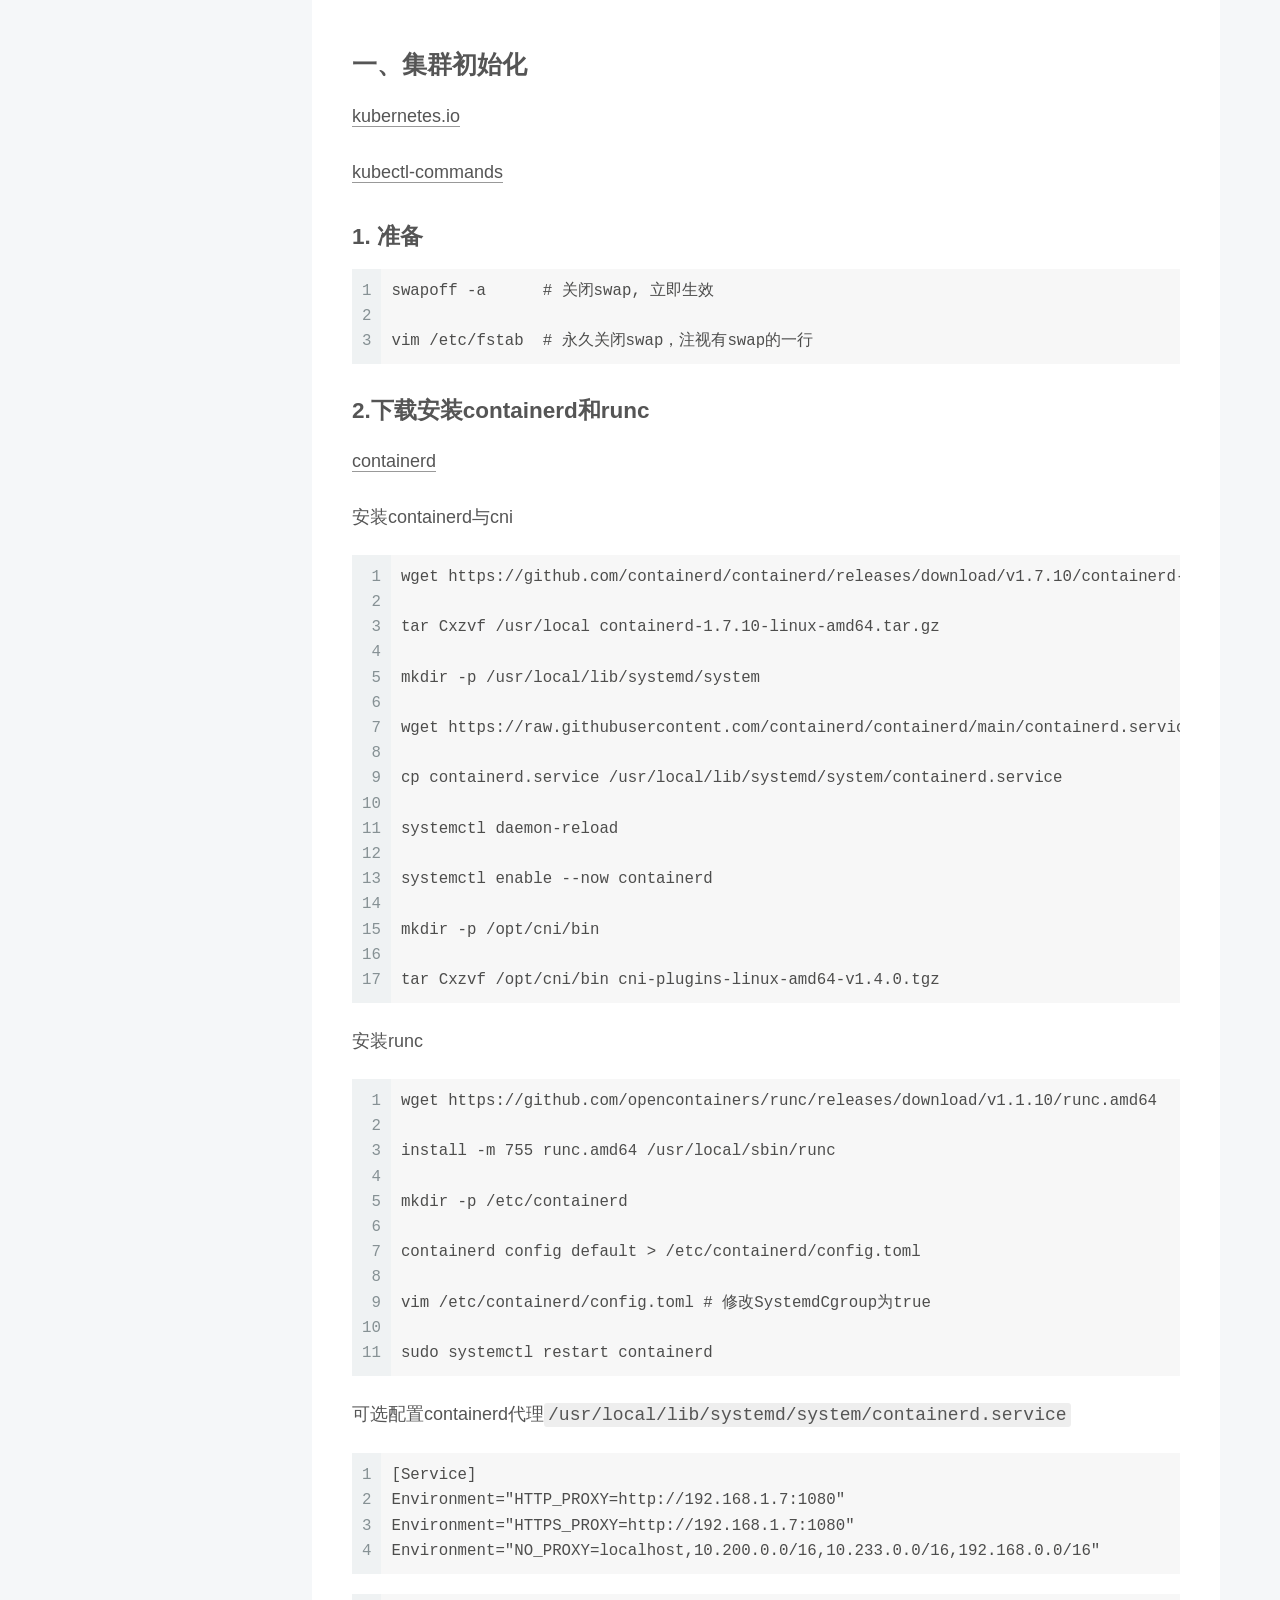
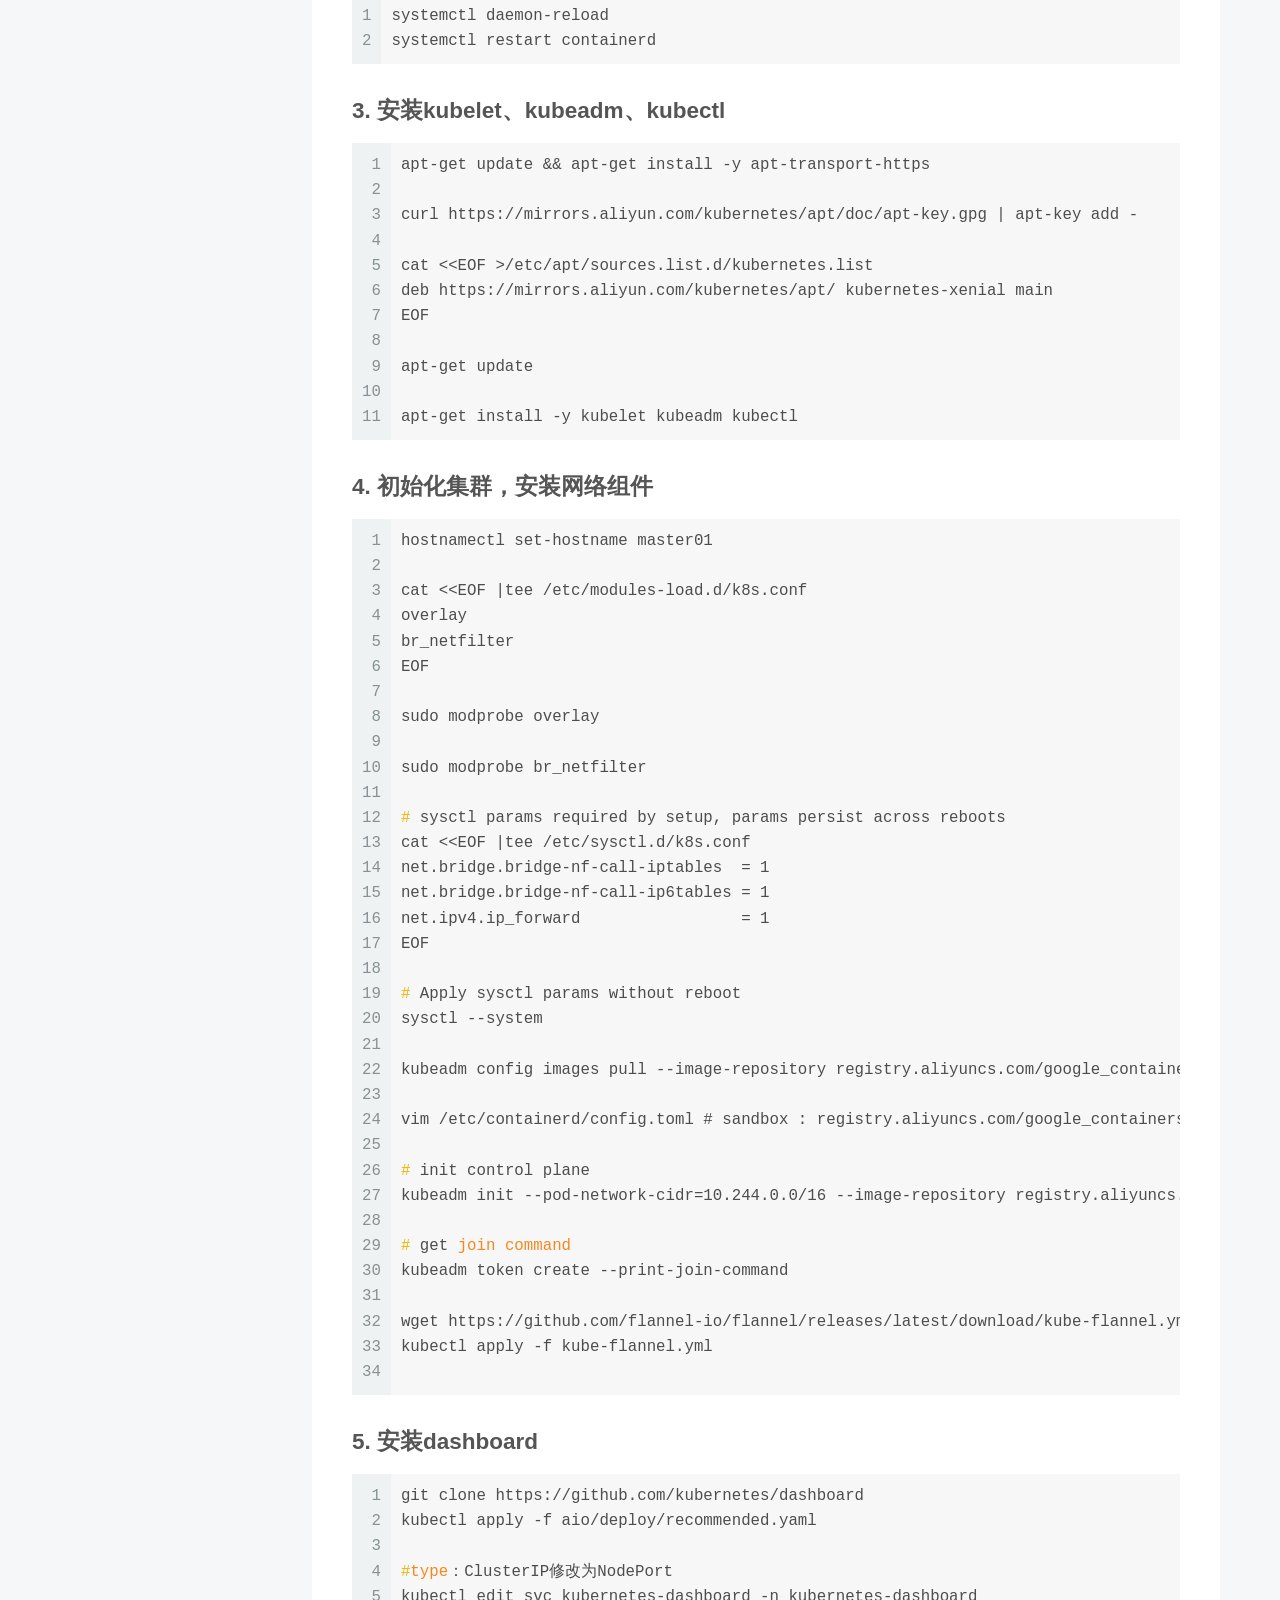
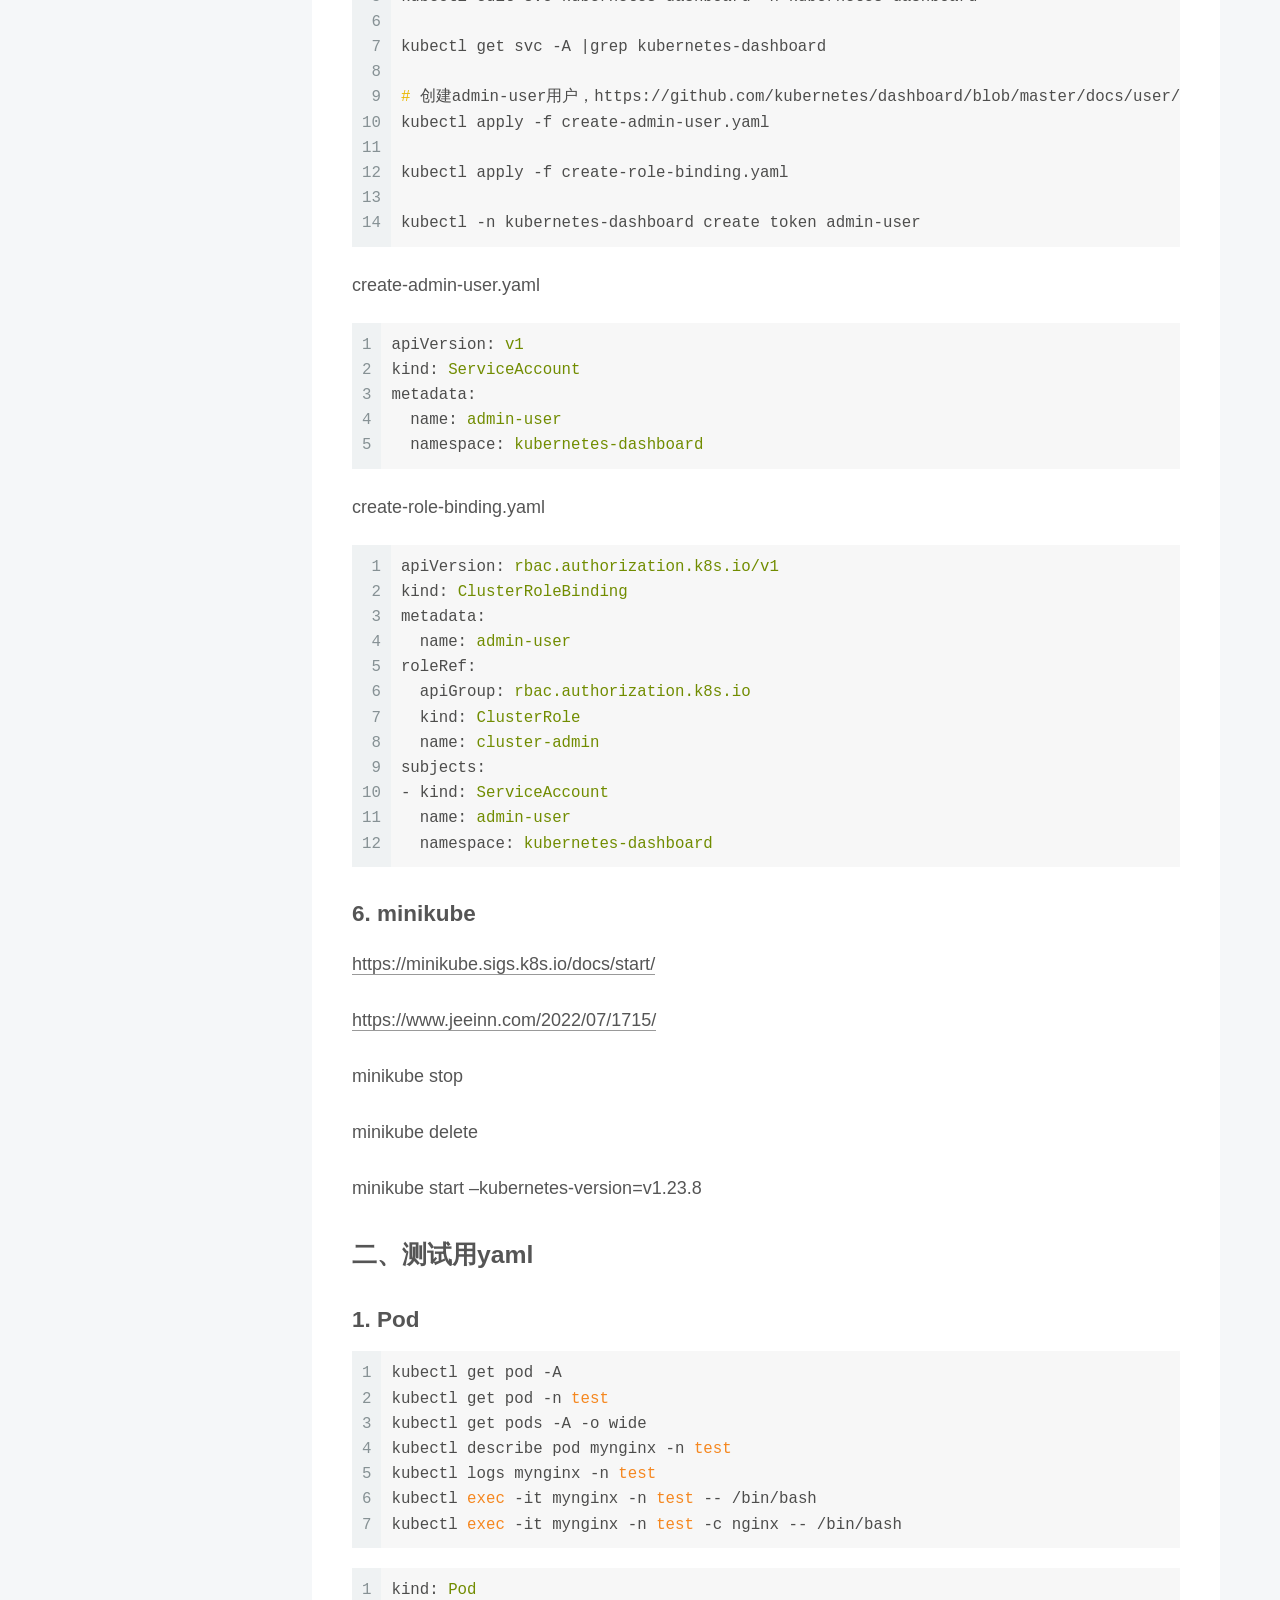
==== commit ba495f53: "add disk resize and k8s join" ====
--- a/index.html
+++ b/index.html
@@ -158,6 +158,73 @@
   
   
   <article itemscope itemtype="http://schema.org/Article" class="post-block" lang="zh-CN">
+    <link itemprop="mainEntityOfPage" href="https://f0resee.github.io/2026/01/10/kubernetes-examples/">
+
+    <span hidden itemprop="author" itemscope itemtype="http://schema.org/Person">
+      <meta itemprop="image" content="/images/avatar.gif">
+      <meta itemprop="name" content="f0resee">
+      <meta itemprop="description" content="coding note">
+    </span>
+
+    <span hidden itemprop="publisher" itemscope itemtype="http://schema.org/Organization">
+      <meta itemprop="name" content="学习笔记">
+    </span>
+      <header class="post-header">
+        <h2 class="post-title" itemprop="name headline">
+          
+            <a href="/2026/01/10/kubernetes-examples/" class="post-title-link" itemprop="url">Kubernetes examples</a>
+        </h2>
+
+        <div class="post-meta">
+            <span class="post-meta-item">
+              <span class="post-meta-item-icon">
+                <i class="far fa-calendar"></i>
+              </span>
+              <span class="post-meta-item-text">发表于</span>
+              
+
+              <time title="创建时间：2026-01-10 20:22:23 / 修改时间：20:37:30" itemprop="dateCreated datePublished" datetime="2026-01-10T20:22:23+08:00">2026-01-10</time>
+            </span>
+            <span class="post-meta-item">
+              <span class="post-meta-item-icon">
+                <i class="far fa-folder"></i>
+              </span>
+              <span class="post-meta-item-text">分类于</span>
+                <span itemprop="about" itemscope itemtype="http://schema.org/Thing">
+                  <a href="/categories/Kubernetes/" itemprop="url" rel="index"><span itemprop="name">Kubernetes</span></a>
+                </span>
+            </span>
+
+          
+
+        </div>
+      </header>
+
+    
+    
+    
+    <div class="post-body" itemprop="articleBody">
+
+      
+          <h1 id="Pod"><a href="#Pod" class="headerlink" title="Pod"></a>Pod</h1><h1 id="Deployment"><a href="#Deployment" class="headerlink" title="Deployment"></a>Deployment</h1><h1 id="Service"><a href="#Service" class="headerlink" title="Service"></a>Service</h1><h1 id="Ingress"><a href="#Ingress" class="headerlink" title="Ingress"></a>Ingress</h1><h1 id="CRD"><a href="#CRD" class="headerlink" title="CRD"></a>CRD</h1>
+      
+    </div>
+
+    
+    
+    
+      <footer class="post-footer">
+        <div class="post-eof"></div>
+      </footer>
+  </article>
+  
+  
+  
+
+      
+  
+  
+  <article itemscope itemtype="http://schema.org/Article" class="post-block" lang="zh-CN">
     <link itemprop="mainEntityOfPage" href="https://f0resee.github.io/2025/12/14/cpu-topology/">
 
     <span hidden itemprop="author" itemscope itemtype="http://schema.org/Person">
@@ -525,7 +592,7 @@
                   <i class="far fa-calendar-check"></i>
                 </span>
                 <span class="post-meta-item-text">更新于</span>
-                <time title="修改时间：2025-10-18 22:05:48" itemprop="dateModified" datetime="2025-10-18T22:05:48+08:00">2025-10-18</time>
+                <time title="修改时间：2026-01-10 20:36:07" itemprop="dateModified" datetime="2026-01-10T20:36:07+08:00">2026-01-10</time>
               </span>
             <span class="post-meta-item">
               <span class="post-meta-item-icon">
@@ -548,7 +615,11 @@
     <div class="post-body" itemprop="articleBody">
 
       
-          <h1 id="kubelet"><a href="#kubelet" class="headerlink" title="kubelet"></a>kubelet</h1><h2 id="kubelet-systemd-service"><a href="#kubelet-systemd-service" class="headerlink" title="kubelet systemd service"></a>kubelet systemd service</h2><p>在node上，kubelet是一个systemd拉起的service，可以通过<code>systemctl status kubelet.service</code>查看相关信息。两个比较重要的文件：</p>
+          <h1 id="日志"><a href="#日志" class="headerlink" title="日志"></a>日志</h1><h2 id="kubelet"><a href="#kubelet" class="headerlink" title="kubelet"></a>kubelet</h2><p>如果是systemd部署，通过journalctl工具查看日志。</p>
+<h2 id="kube-apiserver"><a href="#kube-apiserver" class="headerlink" title="kube-apiserver"></a>kube-apiserver</h2><p>&#x2F;var&#x2F;log&#x2F;containers&#x2F;kube-apiserver-xxx</p>
+<h1 id="证书过期"><a href="#证书过期" class="headerlink" title="证书过期"></a>证书过期</h1><figure class="highlight sh"><table><tr><td class="gutter"><pre><span class="line">1</span><br><span class="line">2</span><br><span class="line">3</span><br><span class="line">4</span><br></pre></td><td class="code"><pre><span class="line">kubeadm certs renew all</span><br><span class="line">systectl restart kubelet</span><br><span class="line">kubeadm init phase kubeconfig admin</span><br><span class="line"><span class="built_in">cp</span> /etc/kubernetes/admin.conf ~/.kube/config</span><br></pre></td></tr></table></figure>
+
+<h1 id="kubelet-1"><a href="#kubelet-1" class="headerlink" title="kubelet"></a>kubelet</h1><h2 id="kubelet-systemd-service"><a href="#kubelet-systemd-service" class="headerlink" title="kubelet systemd service"></a>kubelet systemd service</h2><p>在node上，kubelet是一个systemd拉起的service，可以通过<code>systemctl status kubelet.service</code>查看相关信息。两个比较重要的文件：</p>
 <ul>
 <li>&#x2F;lib&#x2F;systemd&#x2F;system&#x2F;kubelet.service</li>
 <li>&#x2F;etc&#x2F;systemd&#x2F;system&#x2F;kubelet.service.d&#x2F;10-kubeadm.conf</li>
@@ -1033,103 +1104,11 @@
   
   
 
-      
-  
-  
-  <article itemscope itemtype="http://schema.org/Article" class="post-block" lang="zh-CN">
-    <link itemprop="mainEntityOfPage" href="https://f0resee.github.io/2025/08/01/linux-commands/">
-
-    <span hidden itemprop="author" itemscope itemtype="http://schema.org/Person">
-      <meta itemprop="image" content="/images/avatar.gif">
-      <meta itemprop="name" content="f0resee">
-      <meta itemprop="description" content="coding note">
-    </span>
-
-    <span hidden itemprop="publisher" itemscope itemtype="http://schema.org/Organization">
-      <meta itemprop="name" content="学习笔记">
-    </span>
-      <header class="post-header">
-        <h2 class="post-title" itemprop="name headline">
-          
-            <a href="/2025/08/01/linux-commands/" class="post-title-link" itemprop="url">Linux commands</a>
-        </h2>
-
-        <div class="post-meta">
-            <span class="post-meta-item">
-              <span class="post-meta-item-icon">
-                <i class="far fa-calendar"></i>
-              </span>
-              <span class="post-meta-item-text">发表于</span>
-
-              <time title="创建时间：2025-08-01 20:08:21" itemprop="dateCreated datePublished" datetime="2025-08-01T20:08:21+08:00">2025-08-01</time>
-            </span>
-              <span class="post-meta-item">
-                <span class="post-meta-item-icon">
-                  <i class="far fa-calendar-check"></i>
-                </span>
-                <span class="post-meta-item-text">更新于</span>
-                <time title="修改时间：2025-12-27 00:22:07" itemprop="dateModified" datetime="2025-12-27T00:22:07+08:00">2025-12-27</time>
-              </span>
-
-          
-
-        </div>
-      </header>
-
-    
-    
-    
-    <div class="post-body" itemprop="articleBody">
-
-      
-          <h2 id="atop"><a href="#atop" class="headerlink" title="atop"></a>atop</h2><figure class="highlight bash"><table><tr><td class="gutter"><pre><span class="line">1</span><br><span class="line">2</span><br></pre></td><td class="code"><pre><span class="line"><span class="comment"># 读取日志文件</span></span><br><span class="line">atop -b 202510301937 -r /var/log/atop/atop_20251030</span><br></pre></td></tr></table></figure>
-<ul>
-<li>c: 完整命令行</li>
-<li>g: 通用视图</li>
-<li>m: 内存视图</li>
-<li>d: 磁盘视图</li>
-<li>n: 网络视图</li>
-<li>a: 聚合视图</li>
-<li>C: 按cpu排序</li>
-<li>h: 帮助，比如查看后发现按I可以查看置顶pid的信息</li>
-</ul>
-<h2 id="cpu"><a href="#cpu" class="headerlink" title="cpu"></a>cpu</h2><h2 id="memory"><a href="#memory" class="headerlink" title="memory"></a>memory</h2><figure class="highlight bash"><table><tr><td class="gutter"><pre><span class="line">1</span><br></pre></td><td class="code"><pre><span class="line">free</span><br></pre></td></tr></table></figure>
-
-<h2 id="disk"><a href="#disk" class="headerlink" title="disk"></a>disk</h2><figure class="highlight shell"><table><tr><td class="gutter"><pre><span class="line">1</span><br><span class="line">2</span><br><span class="line">3</span><br><span class="line">4</span><br><span class="line">5</span><br></pre></td><td class="code"><pre><span class="line">fdisk</span><br><span class="line"><span class="meta prompt_"># </span><span class="language-bash">d: delete</span></span><br><span class="line"><span class="meta prompt_"># </span><span class="language-bash">n: new</span></span><br><span class="line"><span class="meta prompt_"># </span><span class="language-bash">w: write</span></span><br><span class="line">resize2fs</span><br></pre></td></tr></table></figure>
-
-<h2 id="process"><a href="#process" class="headerlink" title="process"></a>process</h2><figure class="highlight shell"><table><tr><td class="gutter"><pre><span class="line">1</span><br><span class="line">2</span><br><span class="line">3</span><br><span class="line">4</span><br><span class="line">5</span><br><span class="line">6</span><br><span class="line">7</span><br><span class="line">8</span><br><span class="line">9</span><br><span class="line">10</span><br><span class="line">11</span><br><span class="line">12</span><br></pre></td><td class="code"><pre><span class="line"><span class="meta prompt_"># </span><span class="language-bash">列出所有进程</span></span><br><span class="line">ps -ef</span><br><span class="line">ps -aux</span><br><span class="line"><span class="meta prompt_"></span></span><br><span class="line"><span class="meta prompt_"># </span><span class="language-bash">查看指定进程</span></span><br><span class="line">ps -p 3284</span><br><span class="line"><span class="meta prompt_"></span></span><br><span class="line"><span class="meta prompt_"># </span><span class="language-bash">列出子进程</span></span><br><span class="line">ps --ppid 3284 </span><br><span class="line"><span class="meta prompt_"></span></span><br><span class="line"><span class="meta prompt_"># </span><span class="language-bash">查看所有父进程</span></span><br><span class="line">pstree -p -s 3370</span><br></pre></td></tr></table></figure>
-
-<h2 id="filesystem"><a href="#filesystem" class="headerlink" title="filesystem"></a>filesystem</h2><figure class="highlight shell"><table><tr><td class="gutter"><pre><span class="line">1</span><br><span class="line">2</span><br><span class="line">3</span><br><span class="line">4</span><br><span class="line">5</span><br><span class="line">6</span><br><span class="line">7</span><br></pre></td><td class="code"><pre><span class="line">debugfs /dev/vda1</span><br><span class="line"></span><br><span class="line">stat /tmp</span><br><span class="line"></span><br><span class="line">df -i</span><br><span class="line">df -h</span><br><span class="line">du -sh *</span><br></pre></td></tr></table></figure>
-
-<h2 id="network"><a href="#network" class="headerlink" title="network"></a>network</h2><figure class="highlight shell"><table><tr><td class="gutter"><pre><span class="line">1</span><br><span class="line">2</span><br><span class="line">3</span><br><span class="line">4</span><br><span class="line">5</span><br><span class="line">6</span><br></pre></td><td class="code"><pre><span class="line"><span class="meta prompt_"># </span><span class="language-bash">查看打开的端口</span></span><br><span class="line">lsof -ni</span><br><span class="line"></span><br><span class="line">netstat</span><br><span class="line"></span><br><span class="line">ss</span><br></pre></td></tr></table></figure>
-
-<h2 id="containerd"><a href="#containerd" class="headerlink" title="containerd"></a>containerd</h2><figure class="highlight bash"><table><tr><td class="gutter"><pre><span class="line">1</span><br><span class="line">2</span><br><span class="line">3</span><br><span class="line">4</span><br><span class="line">5</span><br><span class="line">6</span><br><span class="line">7</span><br><span class="line">8</span><br><span class="line">9</span><br><span class="line">10</span><br><span class="line">11</span><br><span class="line">12</span><br><span class="line">13</span><br><span class="line">14</span><br><span class="line">15</span><br><span class="line">16</span><br><span class="line">17</span><br><span class="line">18</span><br><span class="line">19</span><br><span class="line">20</span><br><span class="line">21</span><br><span class="line">22</span><br><span class="line">23</span><br><span class="line">24</span><br><span class="line">25</span><br><span class="line">26</span><br><span class="line">27</span><br><span class="line">28</span><br><span class="line">29</span><br></pre></td><td class="code"><pre><span class="line"><span class="comment"># 拉镜像</span></span><br><span class="line">ctr image pull docker.io/library/nginx:latest</span><br><span class="line"></span><br><span class="line"><span class="comment"># 创建容器并启动</span></span><br><span class="line">ctr run --detach docker.io/library/nginx:latest nginx-test</span><br><span class="line">ctr run --<span class="built_in">rm</span> --shim-cgroup /my_cgroup docker.io/library/nginx:latest nginx-test</span><br><span class="line"></span><br><span class="line"><span class="comment"># 创建容器</span></span><br><span class="line">ctr container create docker.io/library/nginx:latest nginx-test</span><br><span class="line">ctr container create --mount=<span class="built_in">type</span>=<span class="built_in">bind</span>,src=/test/tmp,dst=/host/path,options=rbind:ro docker.io/library/nginx:latest nginx-test</span><br><span class="line"></span><br><span class="line"><span class="comment"># 查看容器信息</span></span><br><span class="line">ctr container info nginx-test</span><br><span class="line"></span><br><span class="line"><span class="comment"># 删除容器</span></span><br><span class="line">ctr container delete nginx-test</span><br><span class="line"></span><br><span class="line"><span class="comment"># 启动容器</span></span><br><span class="line">ctr task start --detach nginx-test</span><br><span class="line"></span><br><span class="line"><span class="comment"># 容器内执行命令</span></span><br><span class="line">ctr task <span class="built_in">exec</span> --exec-id pwd-test nginx-test <span class="built_in">pwd</span></span><br><span class="line">ctr task <span class="built_in">exec</span> -t --exec-id bash-test nginx-test /bin/bash</span><br><span class="line"></span><br><span class="line"><span class="comment"># </span></span><br><span class="line">ctr task attach nginx-test</span><br><span class="line"></span><br><span class="line"><span class="comment"># 向容器发信号</span></span><br><span class="line">ctr task <span class="built_in">kill</span> -s 9 nginx-test</span><br></pre></td></tr></table></figure>
-
-
-<h2 id="systemd"><a href="#systemd" class="headerlink" title="systemd"></a>systemd</h2><figure class="highlight shell"><table><tr><td class="gutter"><pre><span class="line">1</span><br><span class="line">2</span><br></pre></td><td class="code"><pre><span class="line">systemctl status containerd.service</span><br><span class="line">systemctl restart containerd.service</span><br></pre></td></tr></table></figure>
-
-<h2 id="journalctl"><a href="#journalctl" class="headerlink" title="journalctl"></a>journalctl</h2><figure class="highlight shell"><table><tr><td class="gutter"><pre><span class="line">1</span><br></pre></td><td class="code"><pre><span class="line">journalctl -u containerd.service</span><br></pre></td></tr></table></figure>
-
-<h2 id="mysql"><a href="#mysql" class="headerlink" title="mysql"></a>mysql</h2><figure class="highlight shell"><table><tr><td class="gutter"><pre><span class="line">1</span><br><span class="line">2</span><br></pre></td><td class="code"><pre><span class="line">apt install mariadb-server</span><br><span class="line">mysqladm -u root password &#x27;123456&#x27;</span><br></pre></td></tr></table></figure>
-
-<h2 id="segment-fault"><a href="#segment-fault" class="headerlink" title="segment fault"></a>segment fault</h2><figure class="highlight shell"><table><tr><td class="gutter"><pre><span class="line">1</span><br><span class="line">2</span><br><span class="line">3</span><br><span class="line">4</span><br><span class="line">5</span><br><span class="line">6</span><br><span class="line">7</span><br><span class="line">8</span><br><span class="line">9</span><br><span class="line">10</span><br></pre></td><td class="code"><pre><span class="line">gdb -c core elf</span><br><span class="line"></span><br><span class="line">bt</span><br><span class="line"></span><br><span class="line">p $_siginfo</span><br><span class="line"></span><br><span class="line">x/i $pc</span><br><span class="line"><span class="meta prompt_"></span></span><br><span class="line"><span class="meta prompt_"># </span><span class="language-bash">register value</span></span><br><span class="line">i r </span><br></pre></td></tr></table></figure>
-
-      
-    </div>
-
-    
-    
-    
-      <footer class="post-footer">
-        <div class="post-eof"></div>
-      </footer>
-  </article>
-  
-  
-  
-
-
-  
+
+  
+  <nav class="pagination">
+    <span class="page-number current">1</span><a class="page-number" href="/page/2/">2</a><a class="extend next" rel="next" href="/page/2/"><i class="fa fa-angle-right" aria-label="下一页"></i></a>
+  </nav>
 
 
 
@@ -1194,7 +1173,7 @@
       <div class="site-state-item site-state-posts">
           <a href="/archives/">
         
-          <span class="site-state-item-count">10</span>
+          <span class="site-state-item-count">11</span>
           <span class="site-state-item-name">日志</span>
         </a>
       </div>
@@ -1234,7 +1213,7 @@
 <div class="copyright">
   
   &copy; 
-  <span itemprop="copyrightYear">2025</span>
+  <span itemprop="copyrightYear">2026</span>
   <span class="with-love">
     <i class="fa fa-heart"></i>
   </span>
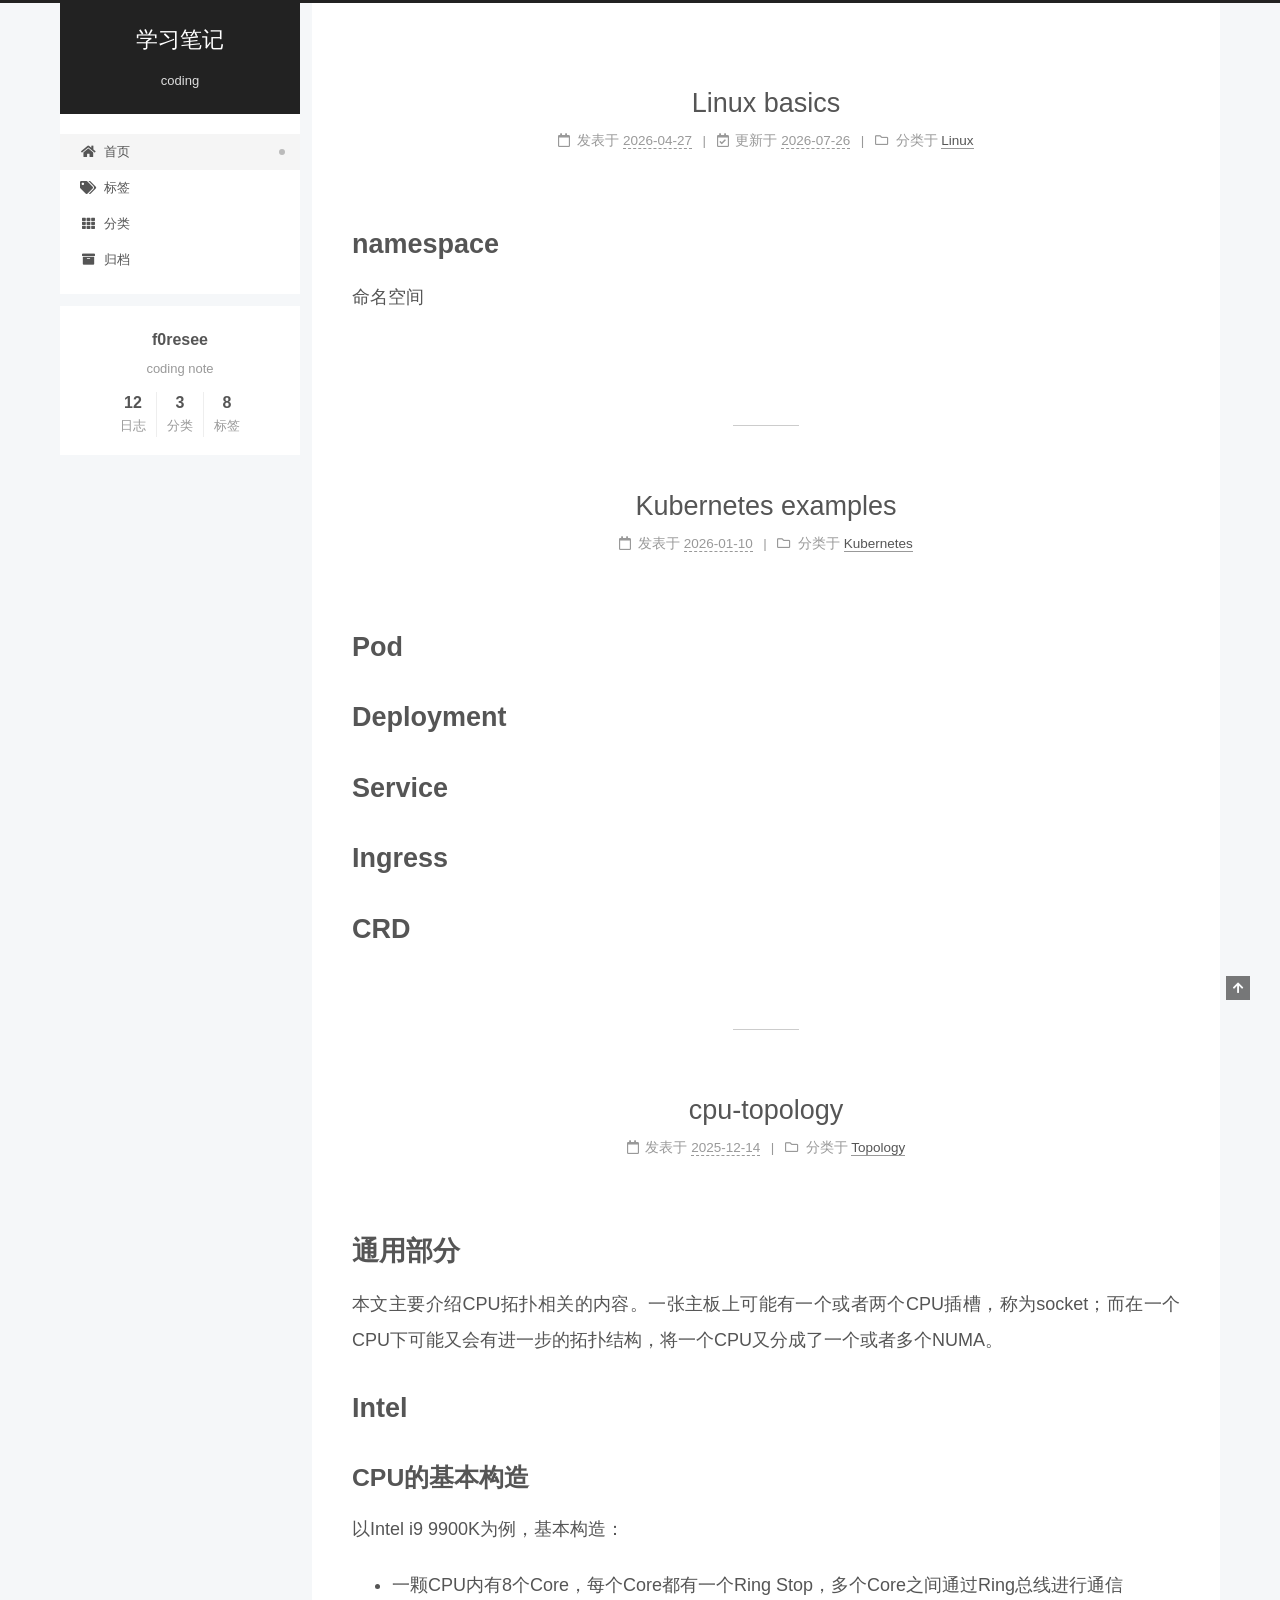
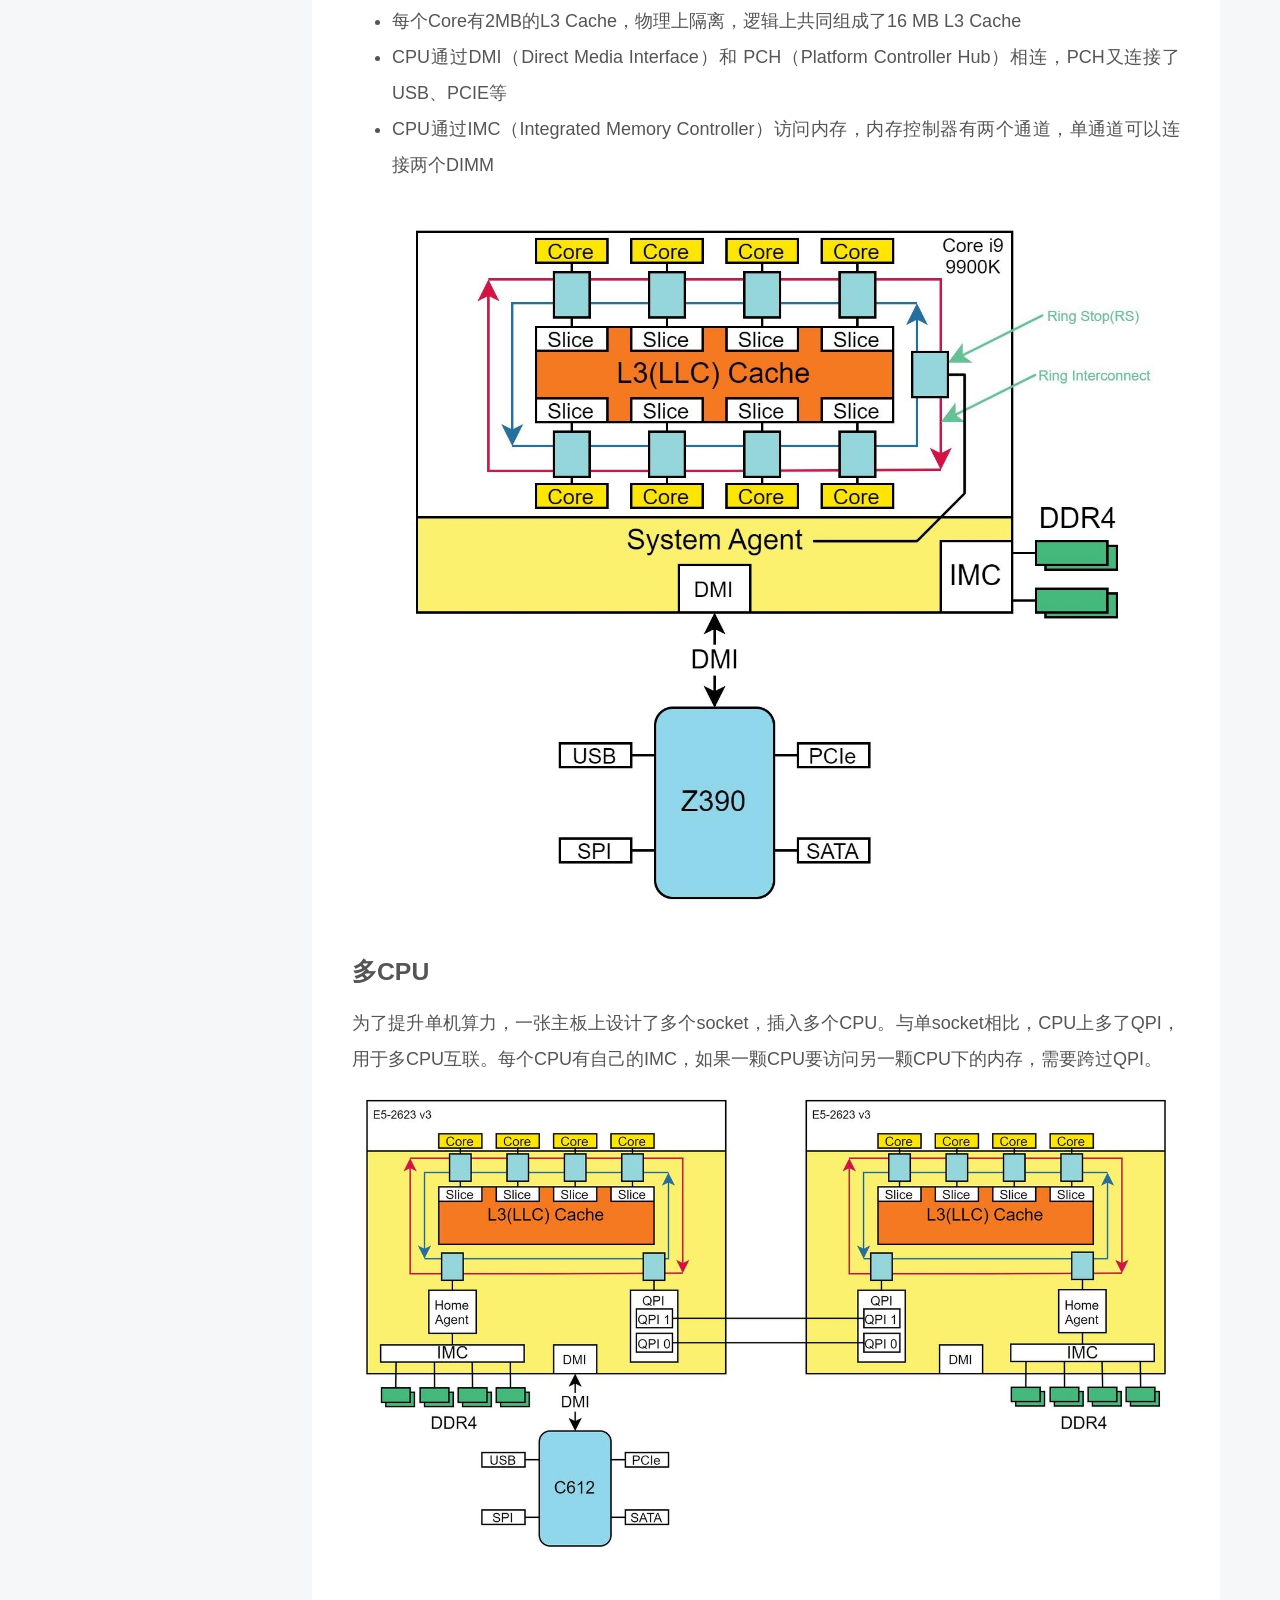
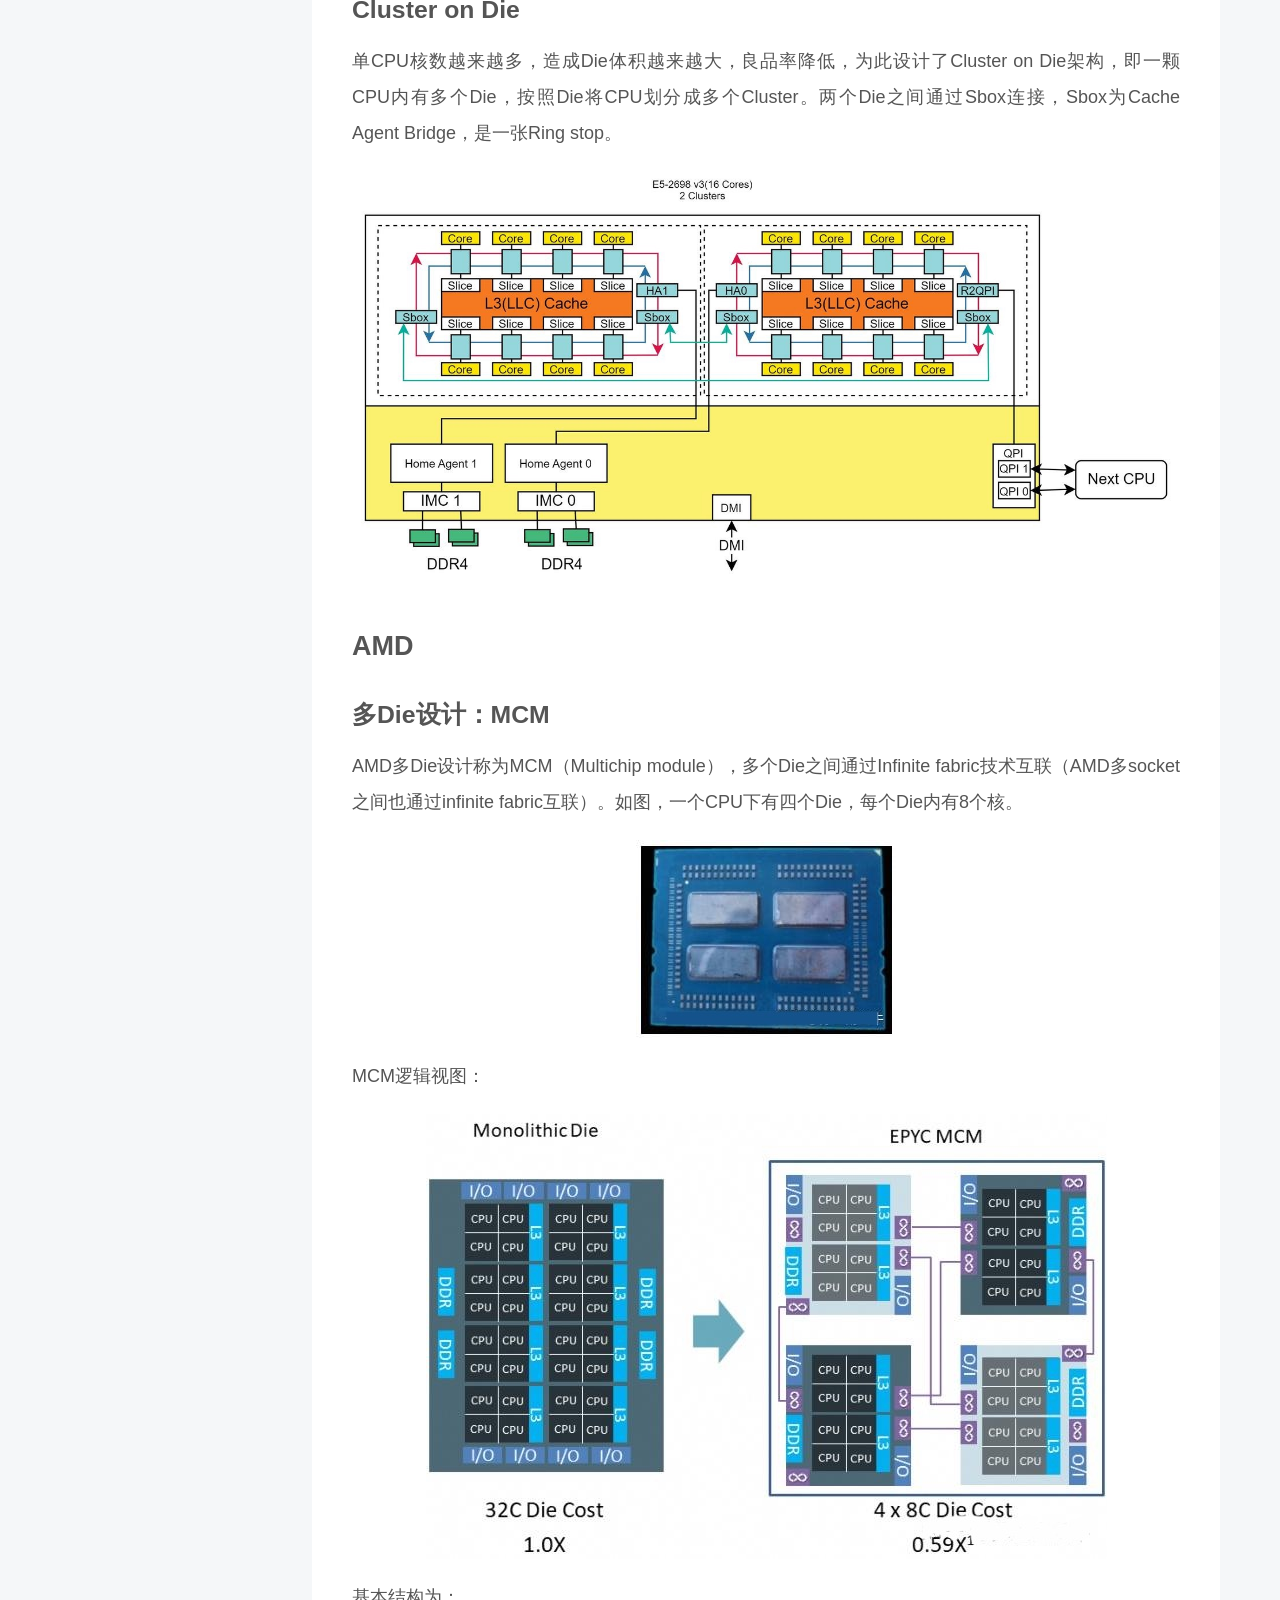
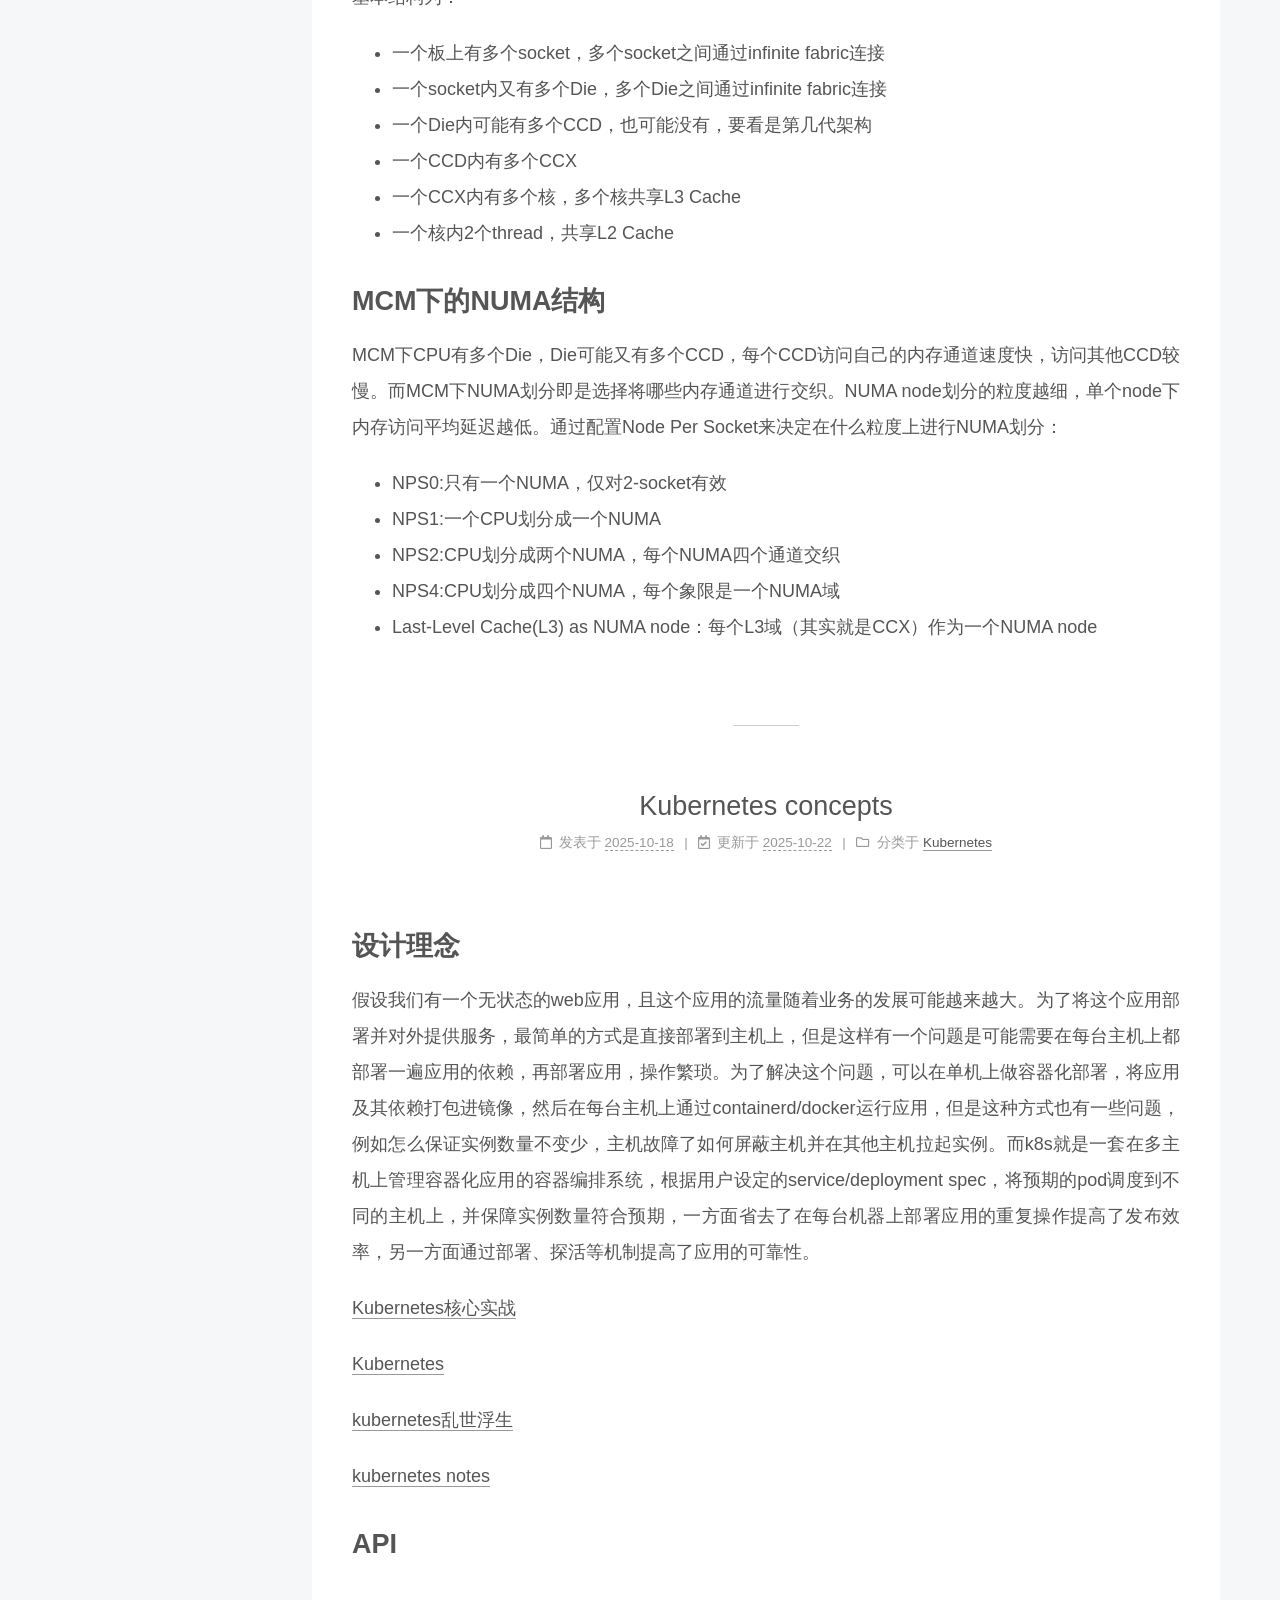
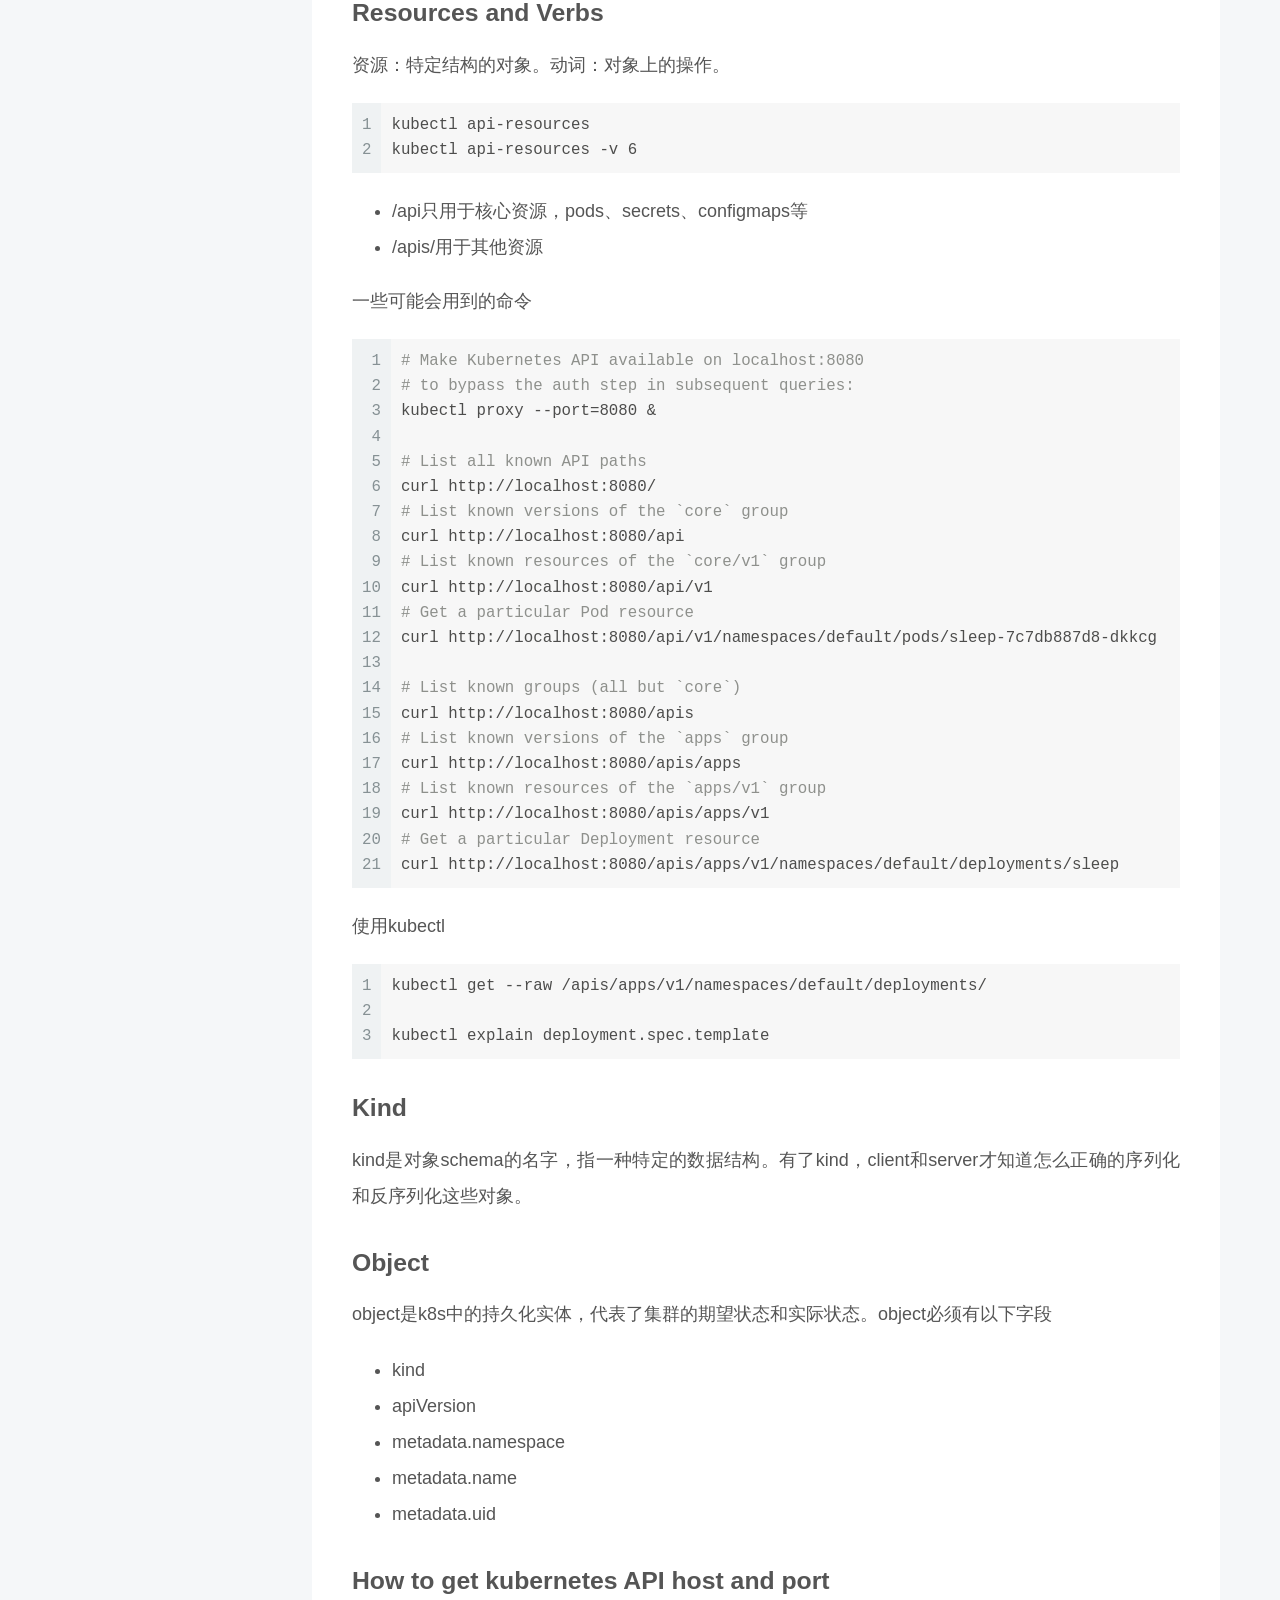
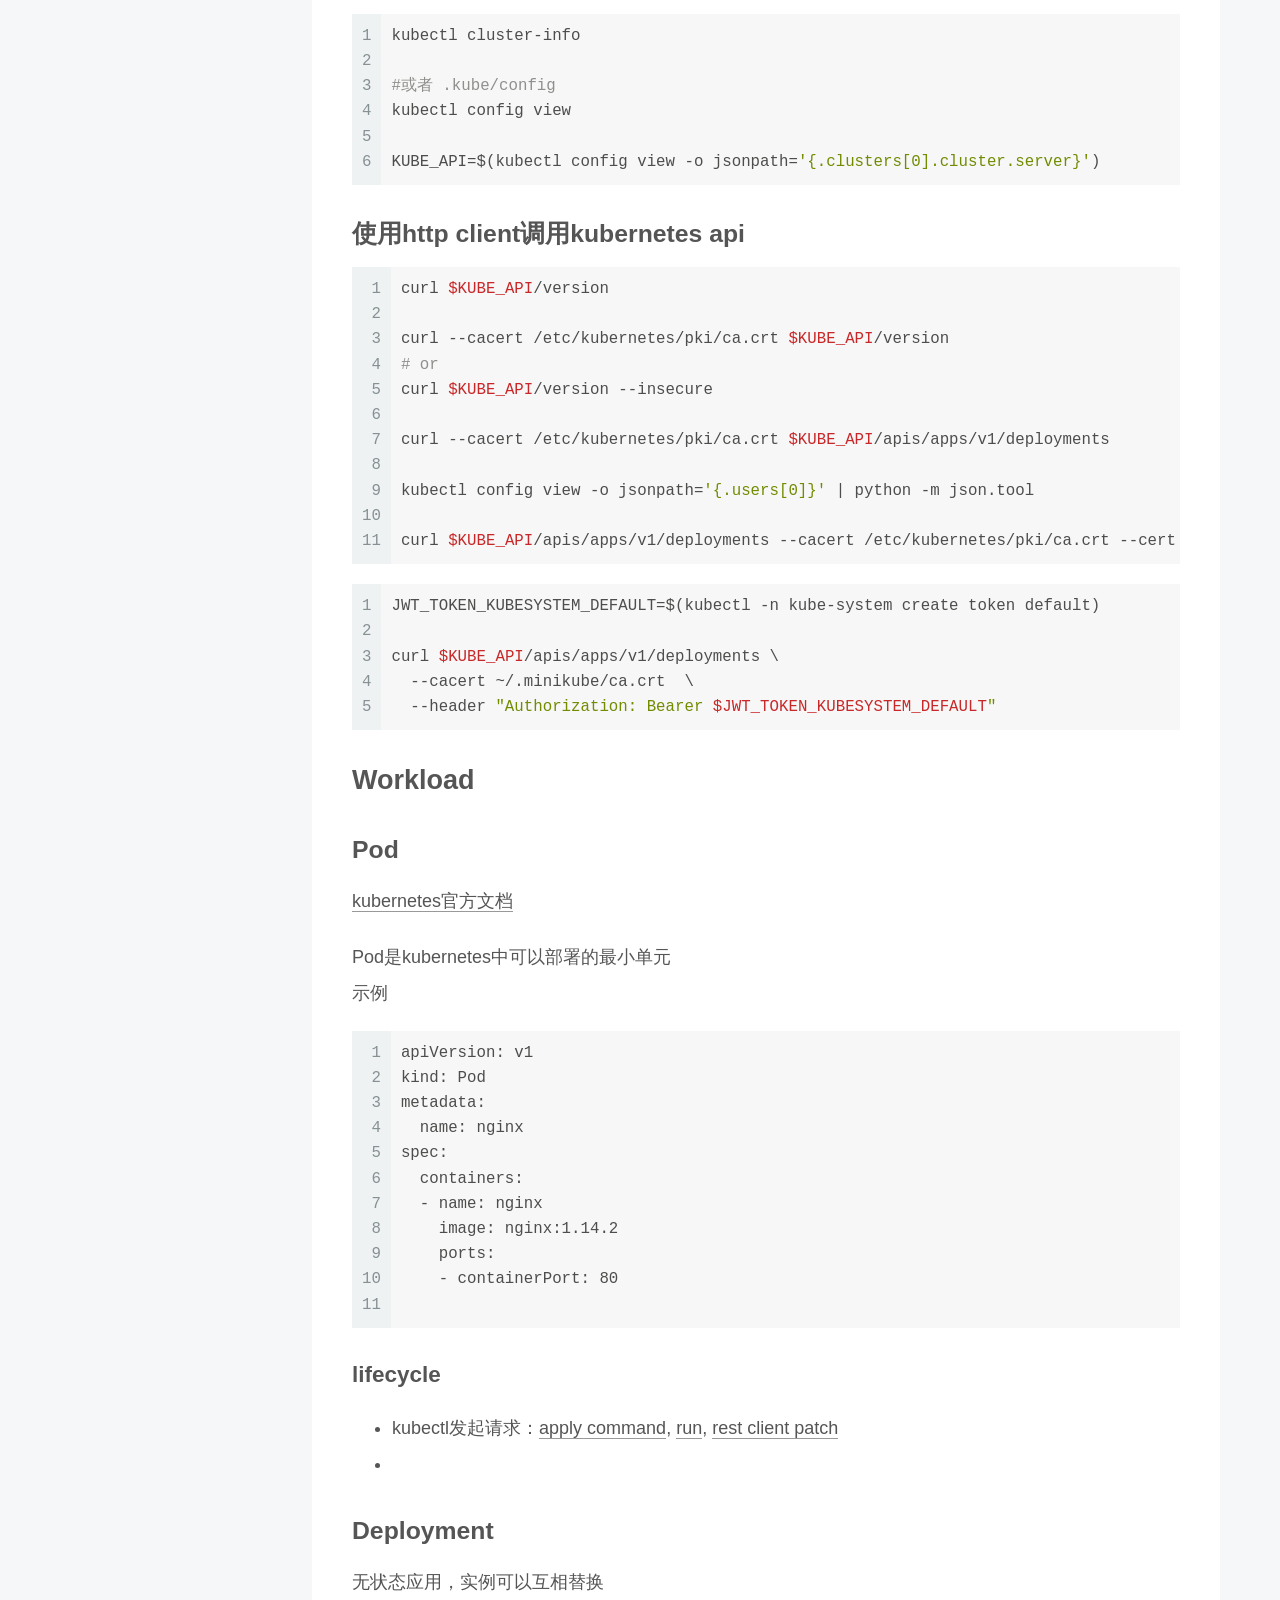
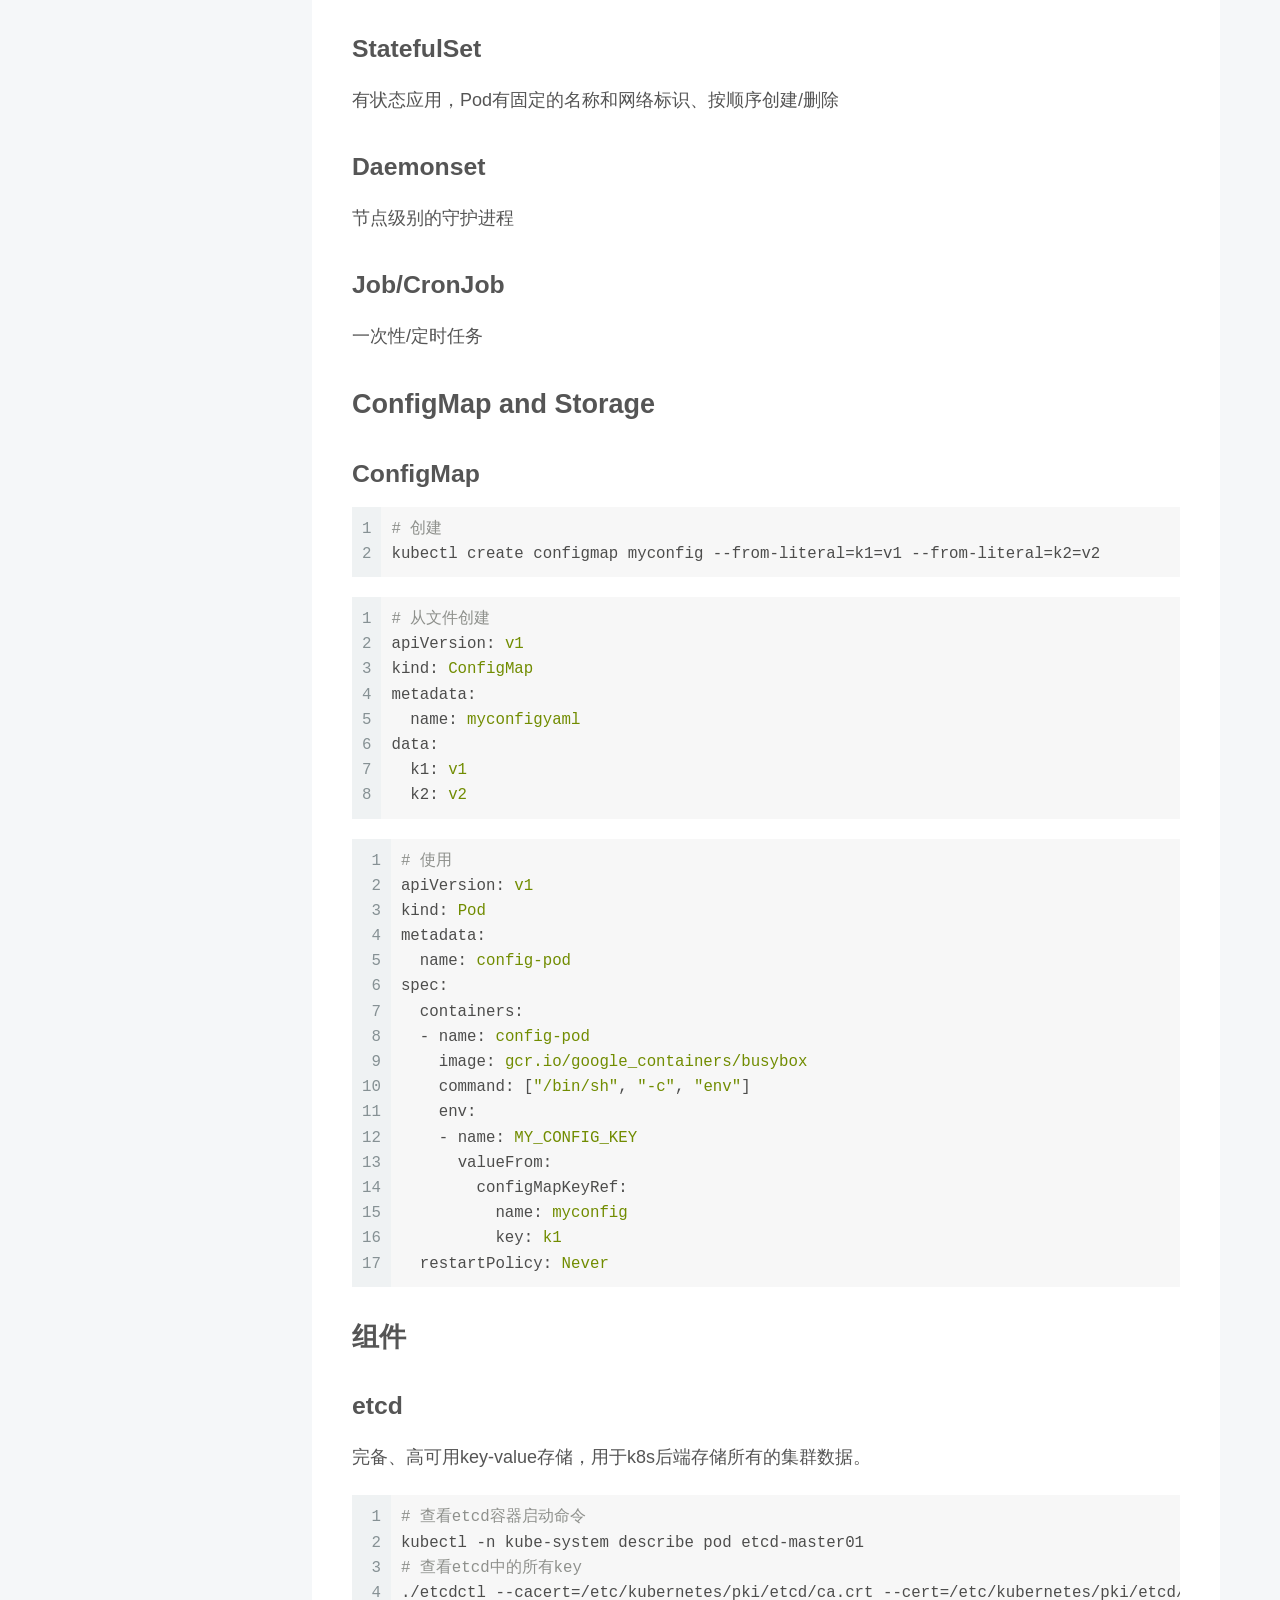
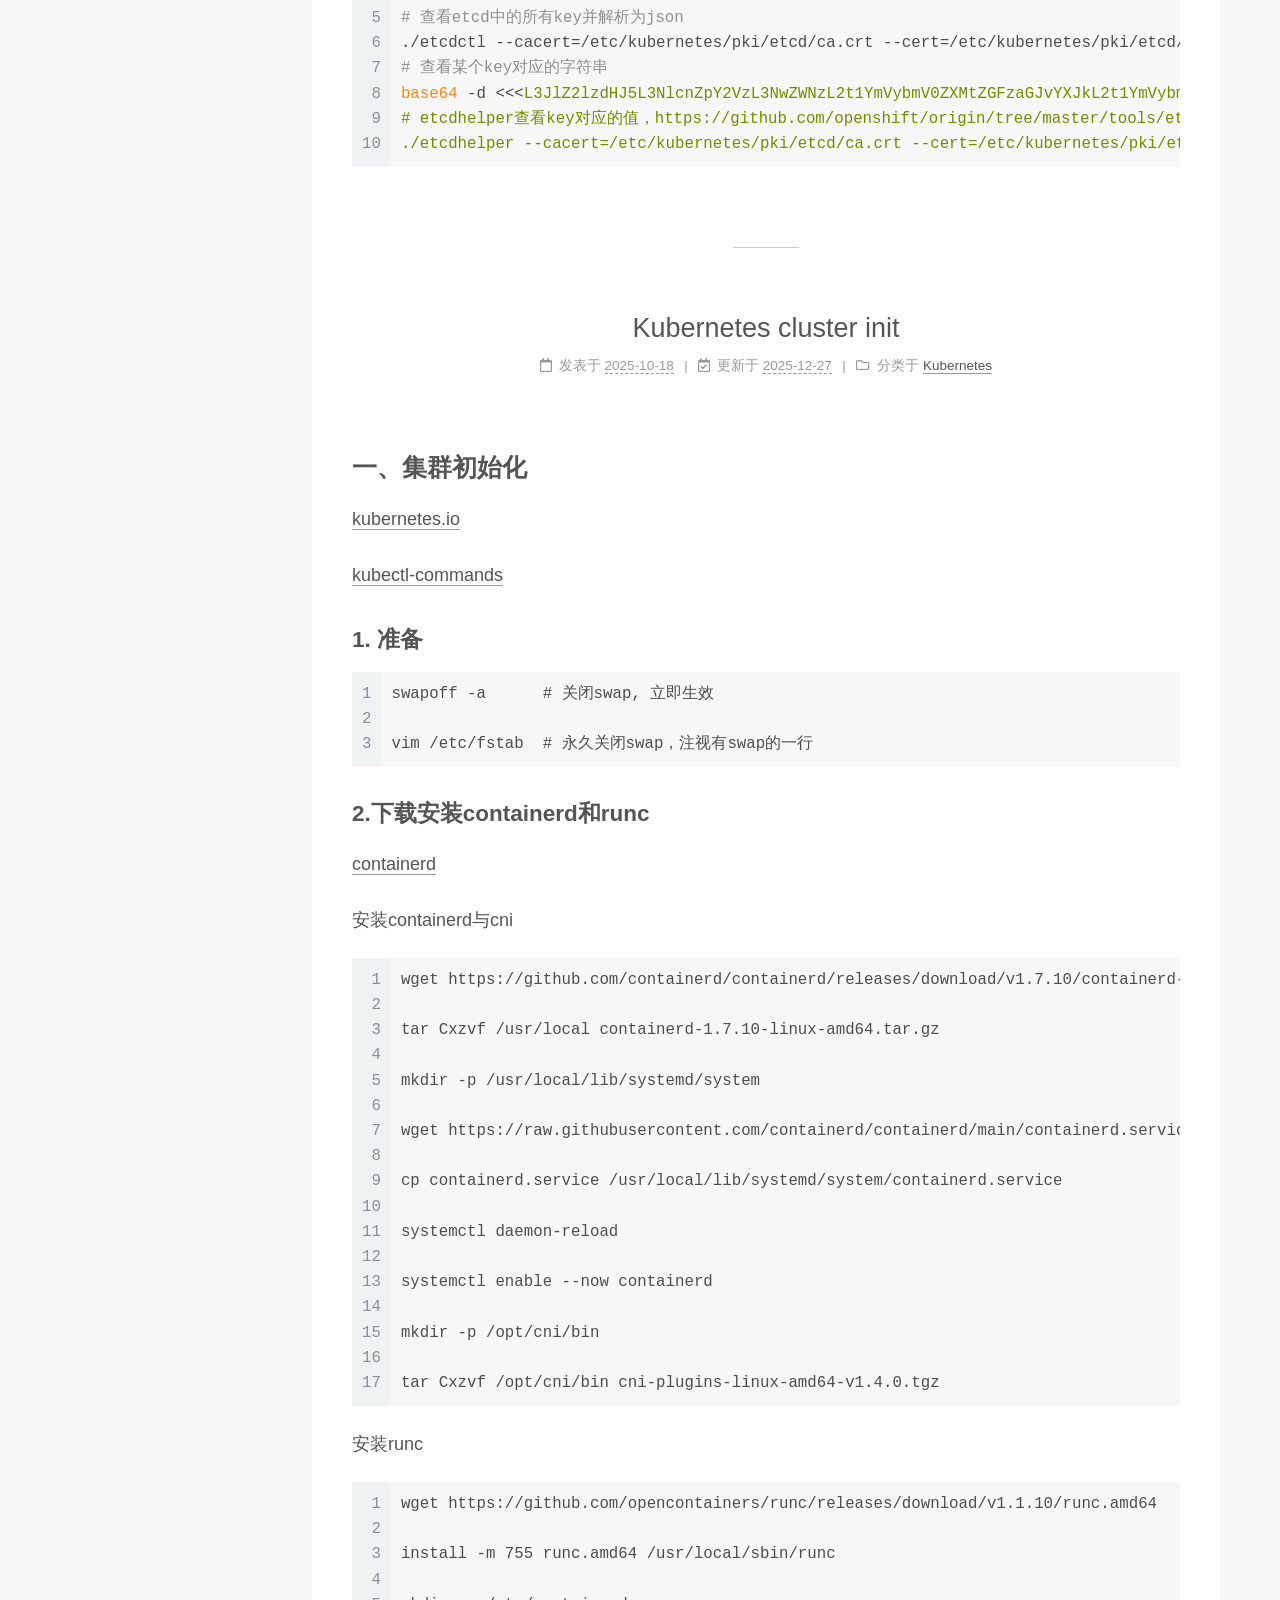
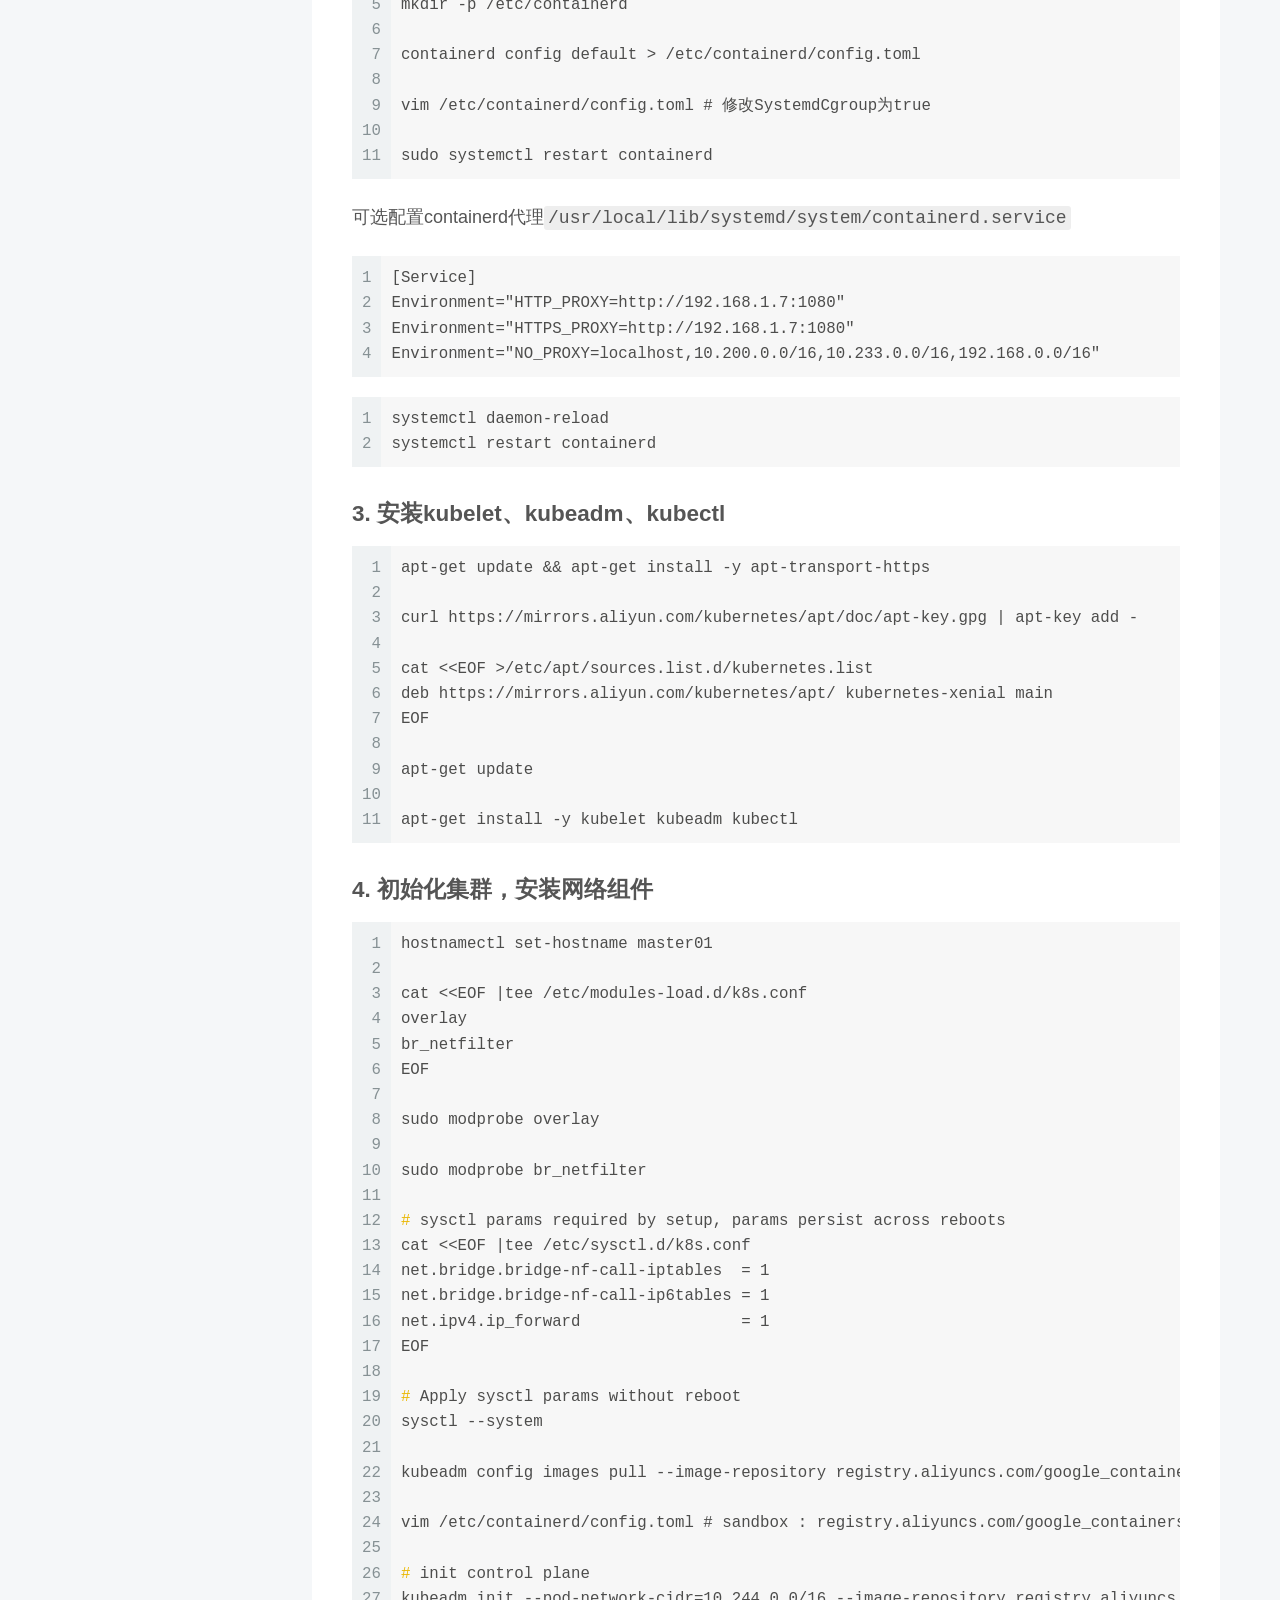
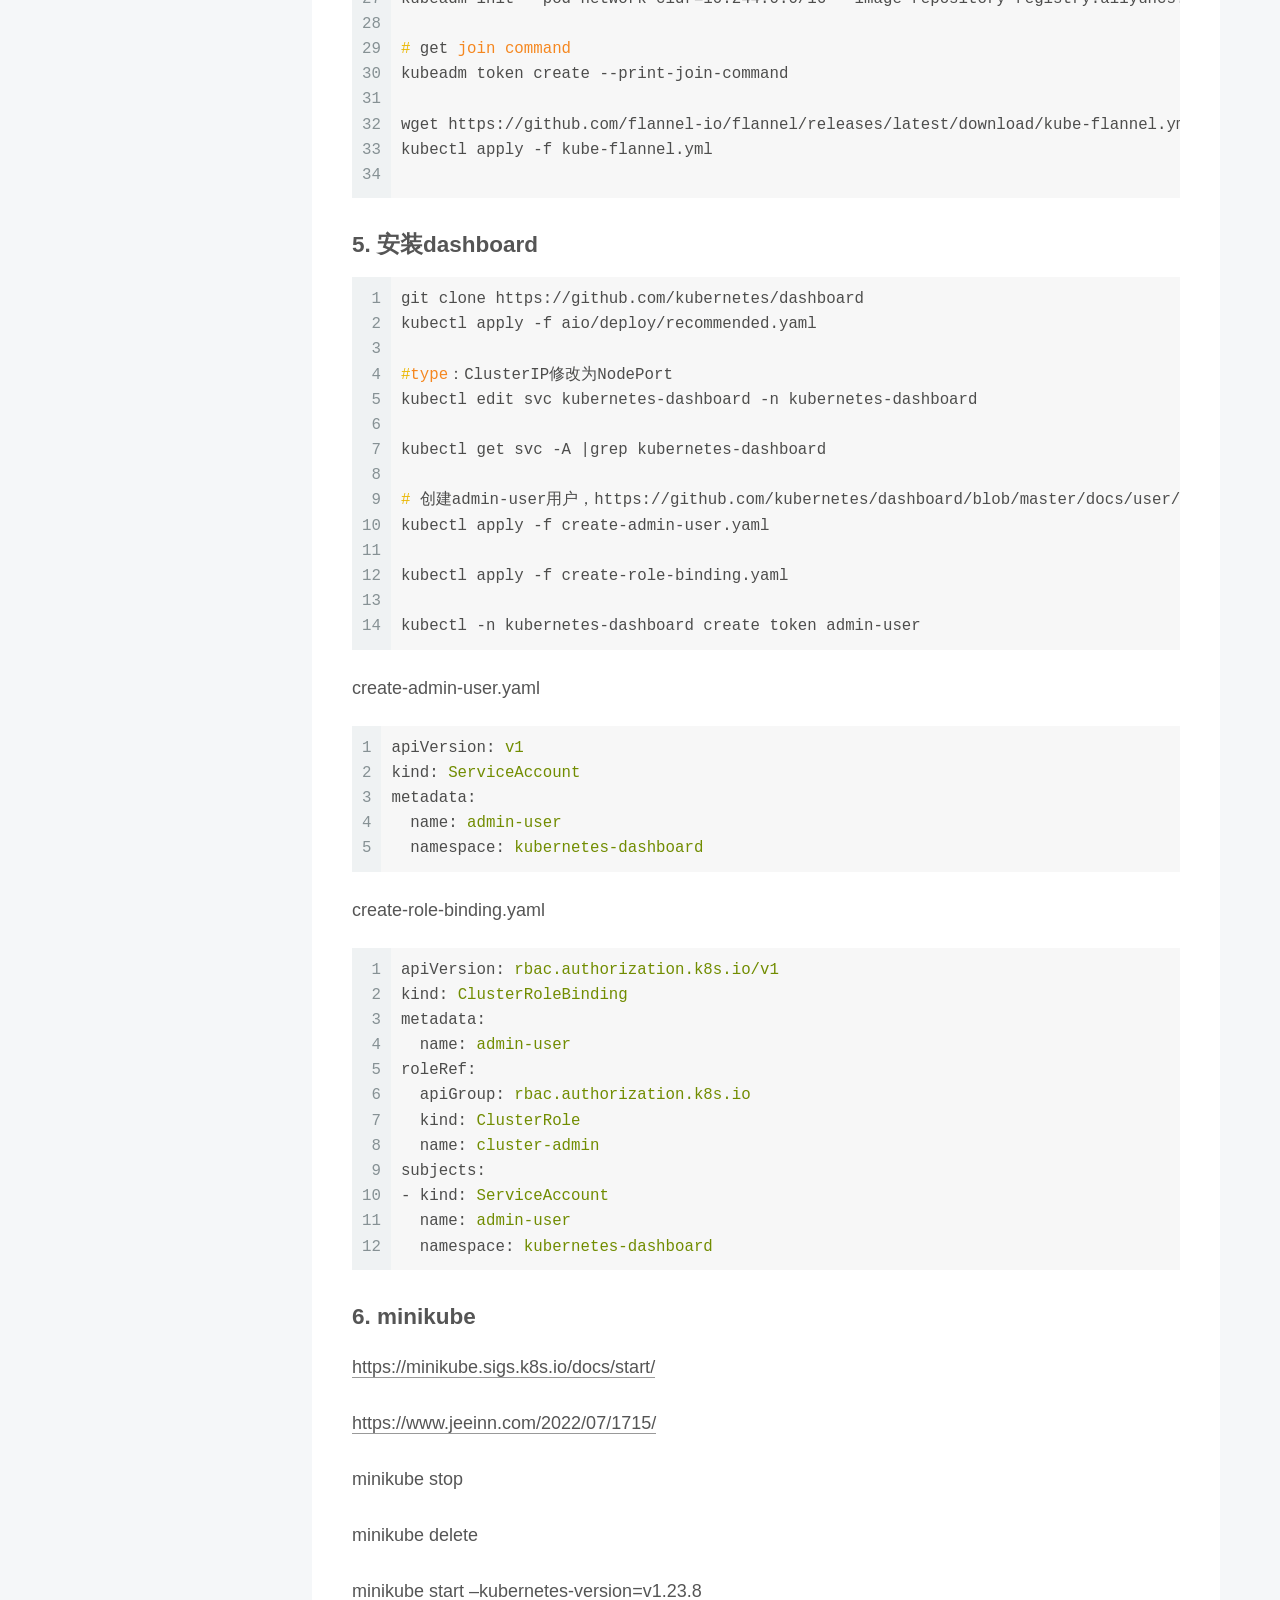
==== commit b7fec232: "add linux basic" ====
--- a/index.html
+++ b/index.html
@@ -154,6 +154,80 @@
 
           <div class="content index posts-expand">
             
+      
+  
+  
+  <article itemscope itemtype="http://schema.org/Article" class="post-block" lang="zh-CN">
+    <link itemprop="mainEntityOfPage" href="https://f0resee.github.io/2026/04/27/linux-basics/">
+
+    <span hidden itemprop="author" itemscope itemtype="http://schema.org/Person">
+      <meta itemprop="image" content="/images/avatar.gif">
+      <meta itemprop="name" content="f0resee">
+      <meta itemprop="description" content="coding note">
+    </span>
+
+    <span hidden itemprop="publisher" itemscope itemtype="http://schema.org/Organization">
+      <meta itemprop="name" content="学习笔记">
+    </span>
+      <header class="post-header">
+        <h2 class="post-title" itemprop="name headline">
+          
+            <a href="/2026/04/27/linux-basics/" class="post-title-link" itemprop="url">Linux basics</a>
+        </h2>
+
+        <div class="post-meta">
+            <span class="post-meta-item">
+              <span class="post-meta-item-icon">
+                <i class="far fa-calendar"></i>
+              </span>
+              <span class="post-meta-item-text">发表于</span>
+
+              <time title="创建时间：2026-04-27 23:03:44" itemprop="dateCreated datePublished" datetime="2026-04-27T23:03:44+08:00">2026-04-27</time>
+            </span>
+              <span class="post-meta-item">
+                <span class="post-meta-item-icon">
+                  <i class="far fa-calendar-check"></i>
+                </span>
+                <span class="post-meta-item-text">更新于</span>
+                <time title="修改时间：2026-07-26 23:56:12" itemprop="dateModified" datetime="2026-07-26T23:56:12+08:00">2026-07-26</time>
+              </span>
+            <span class="post-meta-item">
+              <span class="post-meta-item-icon">
+                <i class="far fa-folder"></i>
+              </span>
+              <span class="post-meta-item-text">分类于</span>
+                <span itemprop="about" itemscope itemtype="http://schema.org/Thing">
+                  <a href="/categories/Linux/" itemprop="url" rel="index"><span itemprop="name">Linux</span></a>
+                </span>
+            </span>
+
+          
+
+        </div>
+      </header>
+
+    
+    
+    
+    <div class="post-body" itemprop="articleBody">
+
+      
+          <h1 id="namespace"><a href="#namespace" class="headerlink" title="namespace"></a>namespace</h1><p>命名空间</p>
+<h1 id><a href="#" class="headerlink" title></a></h1>
+      
+    </div>
+
+    
+    
+    
+      <footer class="post-footer">
+        <div class="post-eof"></div>
+      </footer>
+  </article>
+  
+  
+  
+
       
   
   
@@ -987,109 +1061,6 @@
 </ul>
 <h1 id="4-理解golang中接口的0值"><a href="#4-理解golang中接口的0值" class="headerlink" title="4. 理解golang中接口的0值"></a>4. 理解golang中接口的0值</h1><p>接口nil和纯nil不一样</p>
 <figure class="highlight golang"><table><tr><td class="gutter"><pre><span class="line">1</span><br><span class="line">2</span><br><span class="line">3</span><br><span class="line">4</span><br><span class="line">5</span><br><span class="line">6</span><br><span class="line">7</span><br><span class="line">8</span><br><span class="line">9</span><br></pre></td><td class="code"><pre><span class="line"><span class="keyword">var</span> err1 <span class="type">error</span> <span class="comment">// Uninitialized interface, nil</span></span><br><span class="line"></span><br><span class="line"><span class="keyword">type</span> MyError <span class="keyword">struct</span>&#123;&#125;</span><br><span class="line"><span class="function"><span class="keyword">func</span> <span class="params">(m *MyError)</span></span> Error() <span class="type">string</span>&#123;</span><br><span class="line">    <span class="keyword">return</span> <span class="string">&quot;my error&quot;</span></span><br><span class="line">&#125;</span><br><span class="line"></span><br><span class="line"><span class="keyword">var</span> myError *MyError</span><br><span class="line">err1 = myError</span><br></pre></td></tr></table></figure>
-      
-    </div>
-
-    
-    
-    
-      <footer class="post-footer">
-        <div class="post-eof"></div>
-      </footer>
-  </article>
-  
-  
-  
-
-      
-  
-  
-  <article itemscope itemtype="http://schema.org/Article" class="post-block" lang="zh-CN">
-    <link itemprop="mainEntityOfPage" href="https://f0resee.github.io/2025/08/07/kubernetes-memory-manager/">
-
-    <span hidden itemprop="author" itemscope itemtype="http://schema.org/Person">
-      <meta itemprop="image" content="/images/avatar.gif">
-      <meta itemprop="name" content="f0resee">
-      <meta itemprop="description" content="coding note">
-    </span>
-
-    <span hidden itemprop="publisher" itemscope itemtype="http://schema.org/Organization">
-      <meta itemprop="name" content="学习笔记">
-    </span>
-      <header class="post-header">
-        <h2 class="post-title" itemprop="name headline">
-          
-            <a href="/2025/08/07/kubernetes-memory-manager/" class="post-title-link" itemprop="url">Kubernetes NUMA-aware Memory Manager</a>
-        </h2>
-
-        <div class="post-meta">
-            <span class="post-meta-item">
-              <span class="post-meta-item-icon">
-                <i class="far fa-calendar"></i>
-              </span>
-              <span class="post-meta-item-text">发表于</span>
-
-              <time title="创建时间：2025-08-07 21:37:07" itemprop="dateCreated datePublished" datetime="2025-08-07T21:37:07+08:00">2025-08-07</time>
-            </span>
-              <span class="post-meta-item">
-                <span class="post-meta-item-icon">
-                  <i class="far fa-calendar-check"></i>
-                </span>
-                <span class="post-meta-item-text">更新于</span>
-                <time title="修改时间：2025-12-14 21:20:27" itemprop="dateModified" datetime="2025-12-14T21:20:27+08:00">2025-12-14</time>
-              </span>
-            <span class="post-meta-item">
-              <span class="post-meta-item-icon">
-                <i class="far fa-folder"></i>
-              </span>
-              <span class="post-meta-item-text">分类于</span>
-                <span itemprop="about" itemscope itemtype="http://schema.org/Thing">
-                  <a href="/categories/Topology/" itemprop="url" rel="index"><span itemprop="name">Topology</span></a>
-                </span>
-            </span>
-
-          
-
-        </div>
-      </header>
-
-    
-    
-    
-    <div class="post-body" itemprop="articleBody">
-
-      
-          <p>对于具有多个NUMA节点的Intel CPU，CPU访问所属NUMA节点下的内存延迟更低，跨NUMA访问内存时延迟较高，对于一些性能敏感的应用来说，如果能够确保应用只访问本地内存，或者尽可能少出现跨NUMA访问，可以显著提高应用性能。因此k8s内引入了内存管理器，其目标是：</p>
-<ol>
-<li>保障容器分配到足够多的可用内存，并且内存分布于尽可能少的NUMA节点上</li>
-<li>对于一组容器，确保其内存和大页的亲和性属于同一个NUMA节点</li>
-</ol>
-<h2 id="官方文档"><a href="#官方文档" class="headerlink" title="官方文档"></a>官方文档</h2><ul>
-<li><a target="_blank" rel="noopener" href="https://kubernetes.io/docs/tasks/administer-cluster/memory-manager/">Utilizing the NUMA-aware Memory Manager</a></li>
-<li><a target="_blank" rel="noopener" href="https://github.com/kubernetes/enhancements/tree/master/keps/sig-node/1769-memory-manager#kep-1769-memory-manager">KEP-1769: Memory Manager</a></li>
-</ul>
-<h2 id="核心思路"><a href="#核心思路" class="headerlink" title="核心思路"></a>核心思路</h2><p>实现了<a target="_blank" rel="noopener" href="https://github.com/kubernetes/kubernetes/tree/release-1.24/pkg/kubelet/cm/memorymanager">MemoryManager</a>，MemoryManger提供的主要功能是：</p>
-<ul>
-<li>对于一个给定内存需求的容器，确定其内存分配到哪几个NUMA上</li>
-<li>决策结果的持久化，因为kubelet可能会重启</li>
-<li>查询容器的内存分配结果</li>
-<li>…</li>
-</ul>
-<p>MemoryManger的核心是<a target="_blank" rel="noopener" href="https://github.com/kubernetes/kubernetes/blob/release-1.24/pkg/kubelet/cm/memorymanager/policy.go">Policy</a>，用于决策怎么给QOS为Guaranteed并且内存需求的内存资源为整数MB的容器分配内存。Static policy核心Allocate算法可以概括为：</p>
-<ul>
-<li>对于一个具有n个NUMA节点的主机来说，这n个节点可能会有n*(n-1)种组合，分别为[[0],…,[n],[0,1],…[n-1,n],…,[0,1,…,n]]，最终内存分配的结果是其中一种</li>
-<li>对于其中的每个组合，判断其中各个NUMA节点的Allocatable内存之和是否可以满足容器的内存需求，如果可以满足，则将其视为一种可能的组合</li>
-<li>对于所有可能的组合，将其中NUMA节点最少的组合记为preferred</li>
-<li>从preferred组合种寻找best hint，判断的规则是其NUMA id排序最小</li>
-<li>选出best hint后，需要判断best hint是否可以满足所有内存资源需求。如果不是，则需要扩大hint范围，扩展的策略是筛选出所有包含best hint的hint，并再此选出其中最优的</li>
-<li>如果以上决策出的hint中包含多个NUMA node，那么这几个NUMA node被视为位于一个cell，之后这几个NUMA node都不能单独提供内存，也不能再加入其他的cell</li>
-</ul>
-<p>一些特性：</p>
-<ul>
-<li>Policy的Allocate接口是幂等的</li>
-<li>对于一个pod来说，init container的内存是可以被后续的容器所使用的</li>
-</ul>
-
       
     </div>
 
@@ -1173,7 +1144,7 @@
       <div class="site-state-item site-state-posts">
           <a href="/archives/">
         
-          <span class="site-state-item-count">11</span>
+          <span class="site-state-item-count">12</span>
           <span class="site-state-item-name">日志</span>
         </a>
       </div>
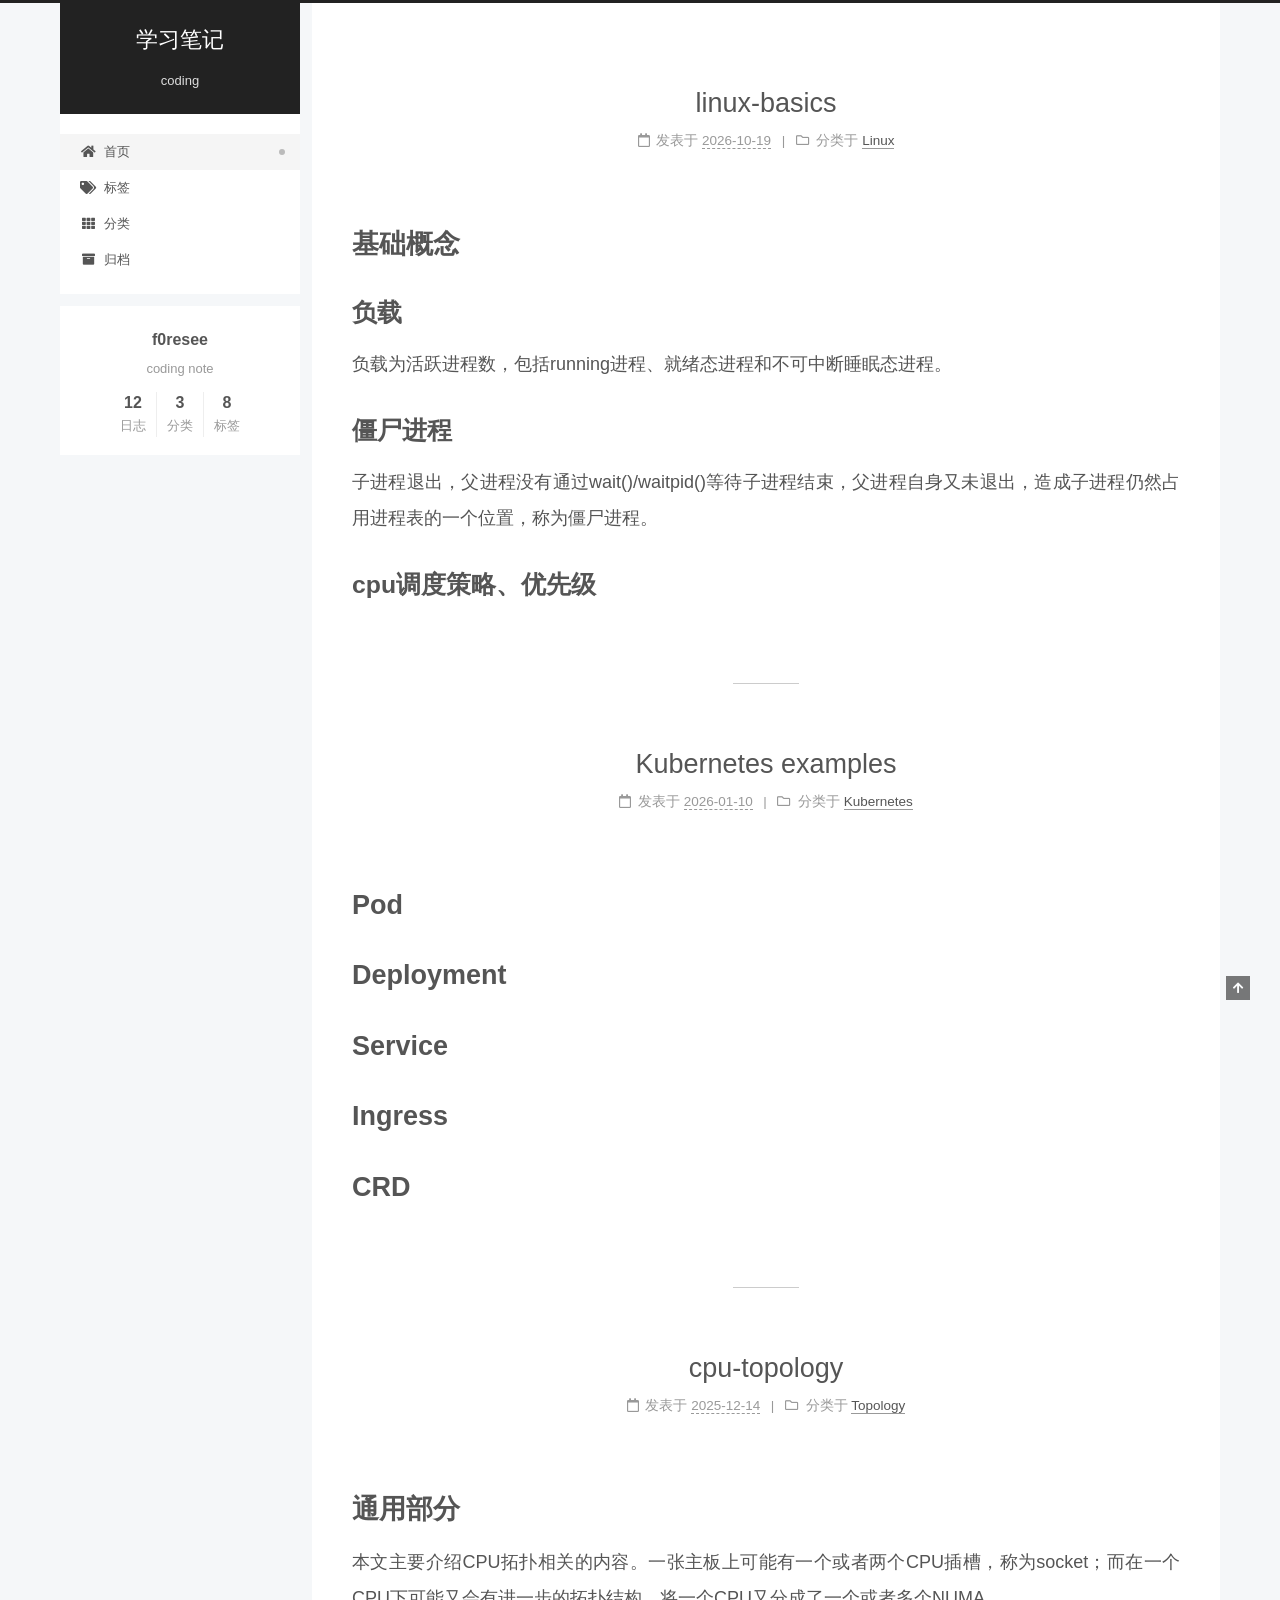
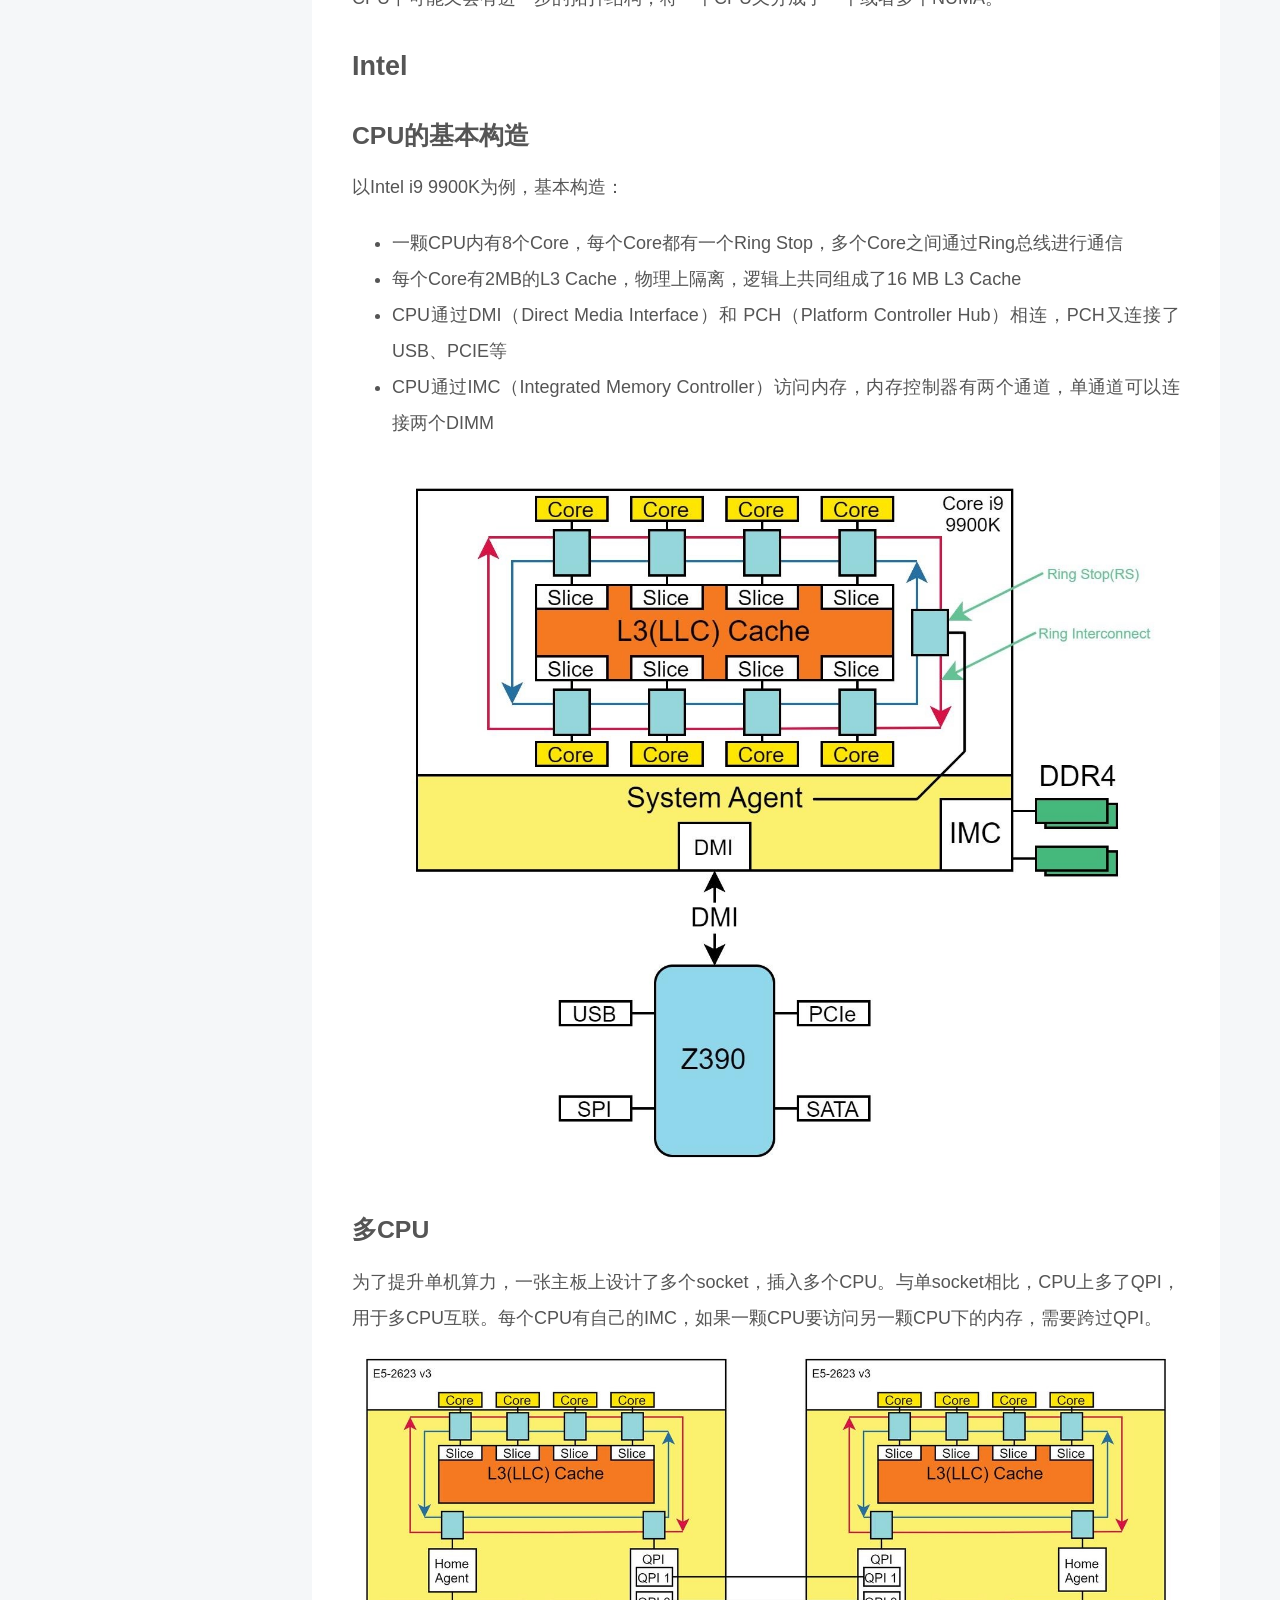
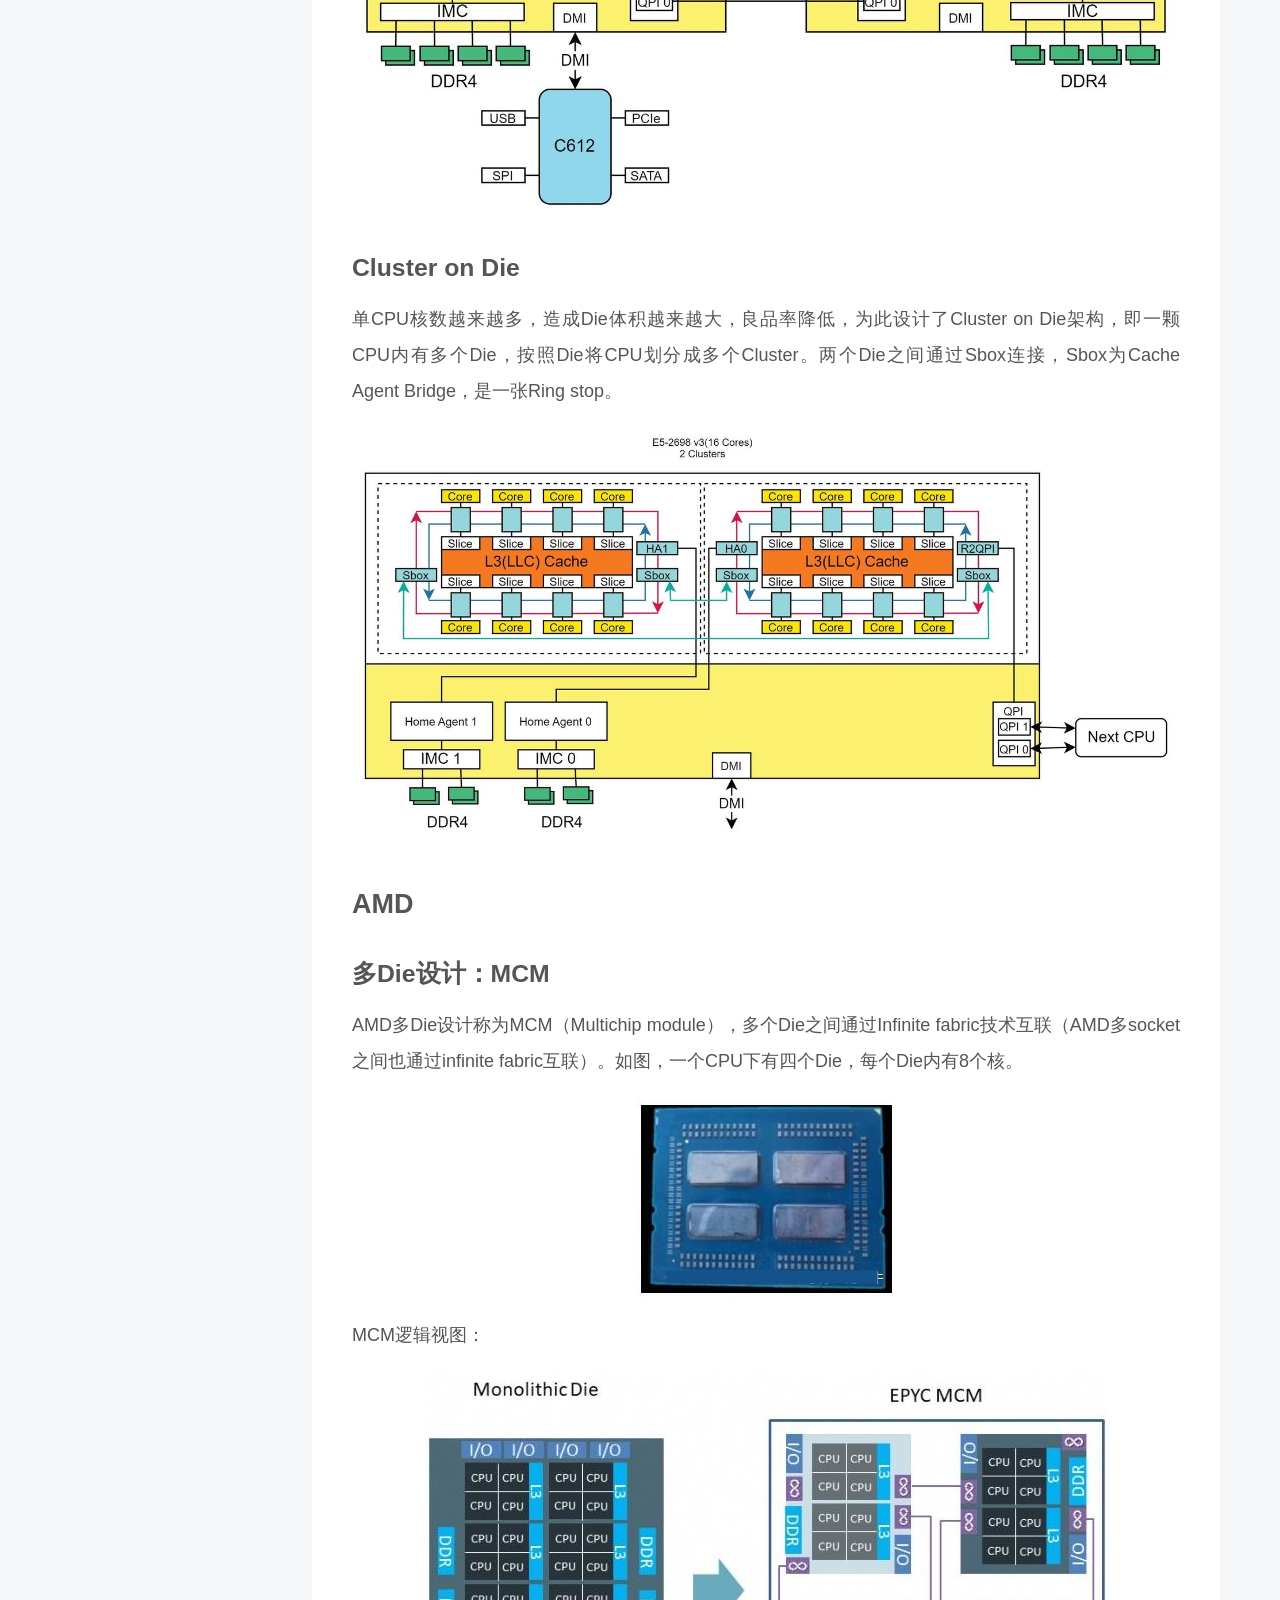
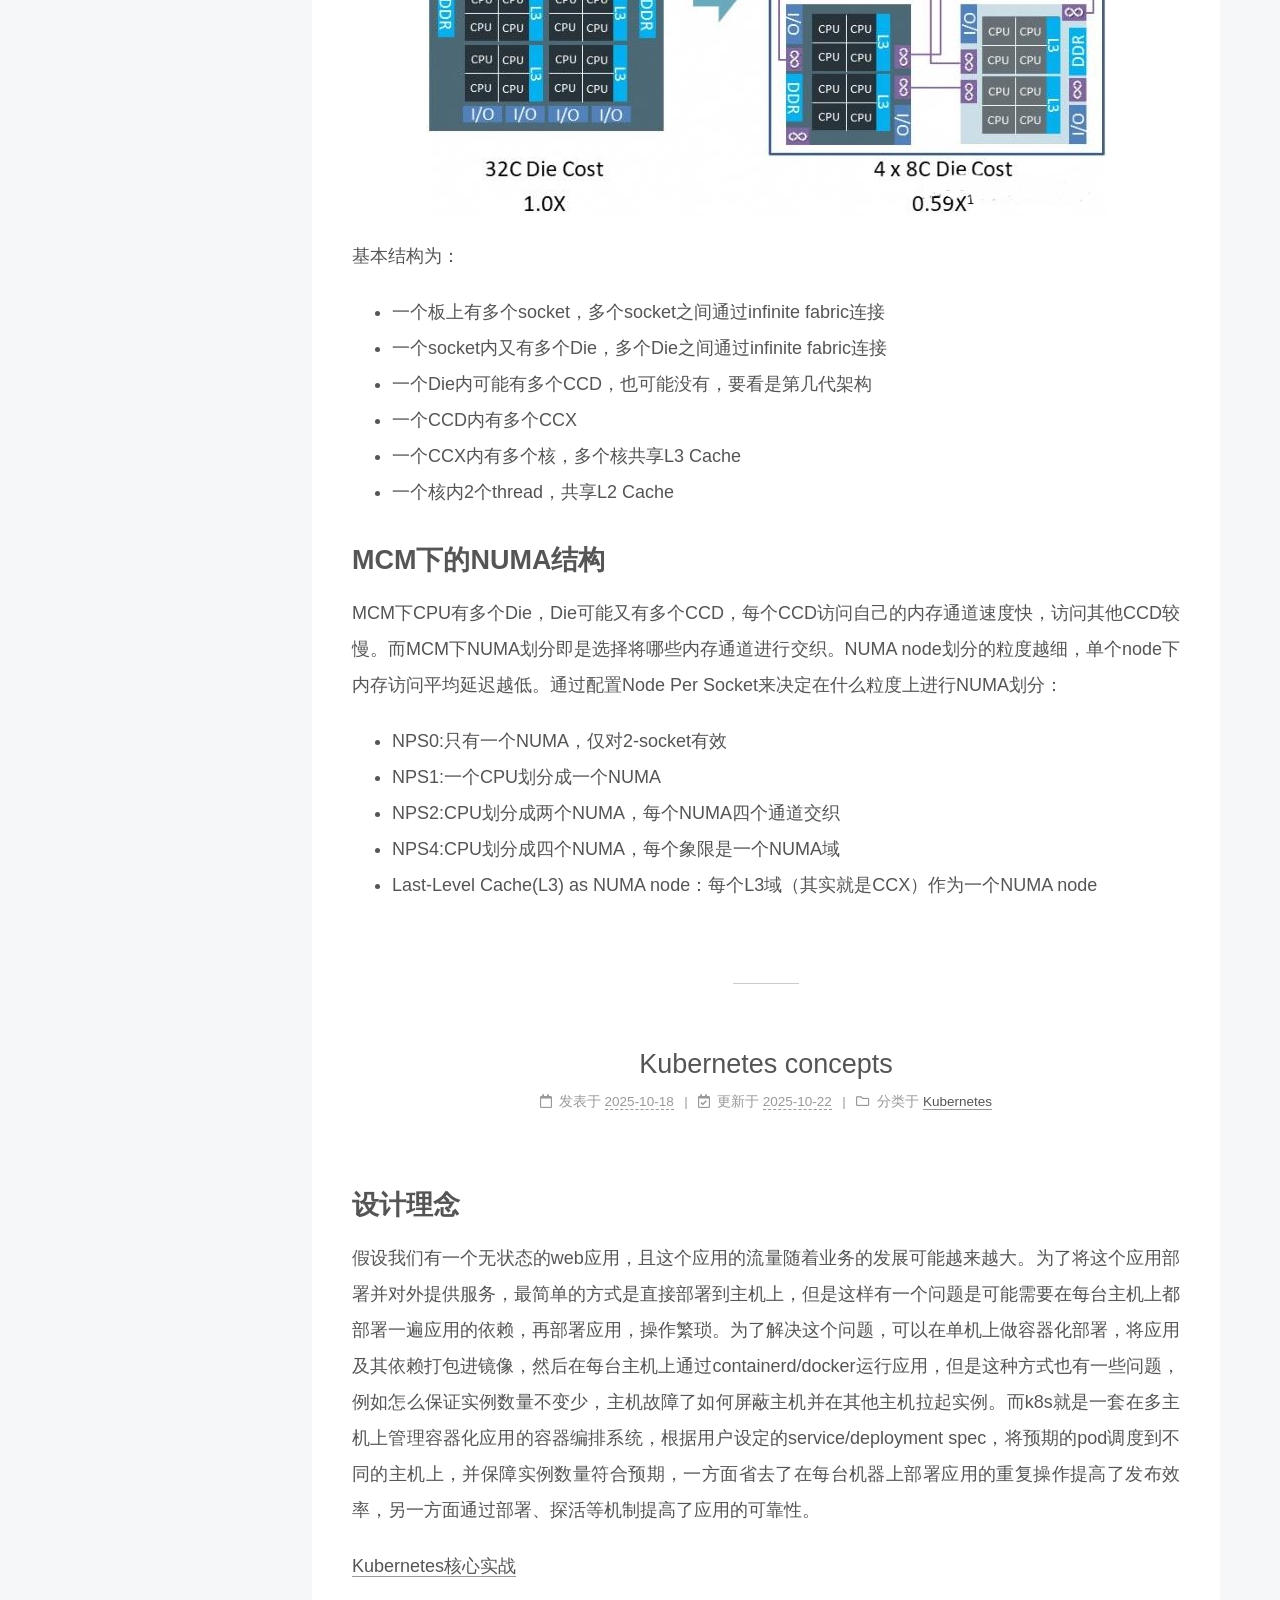
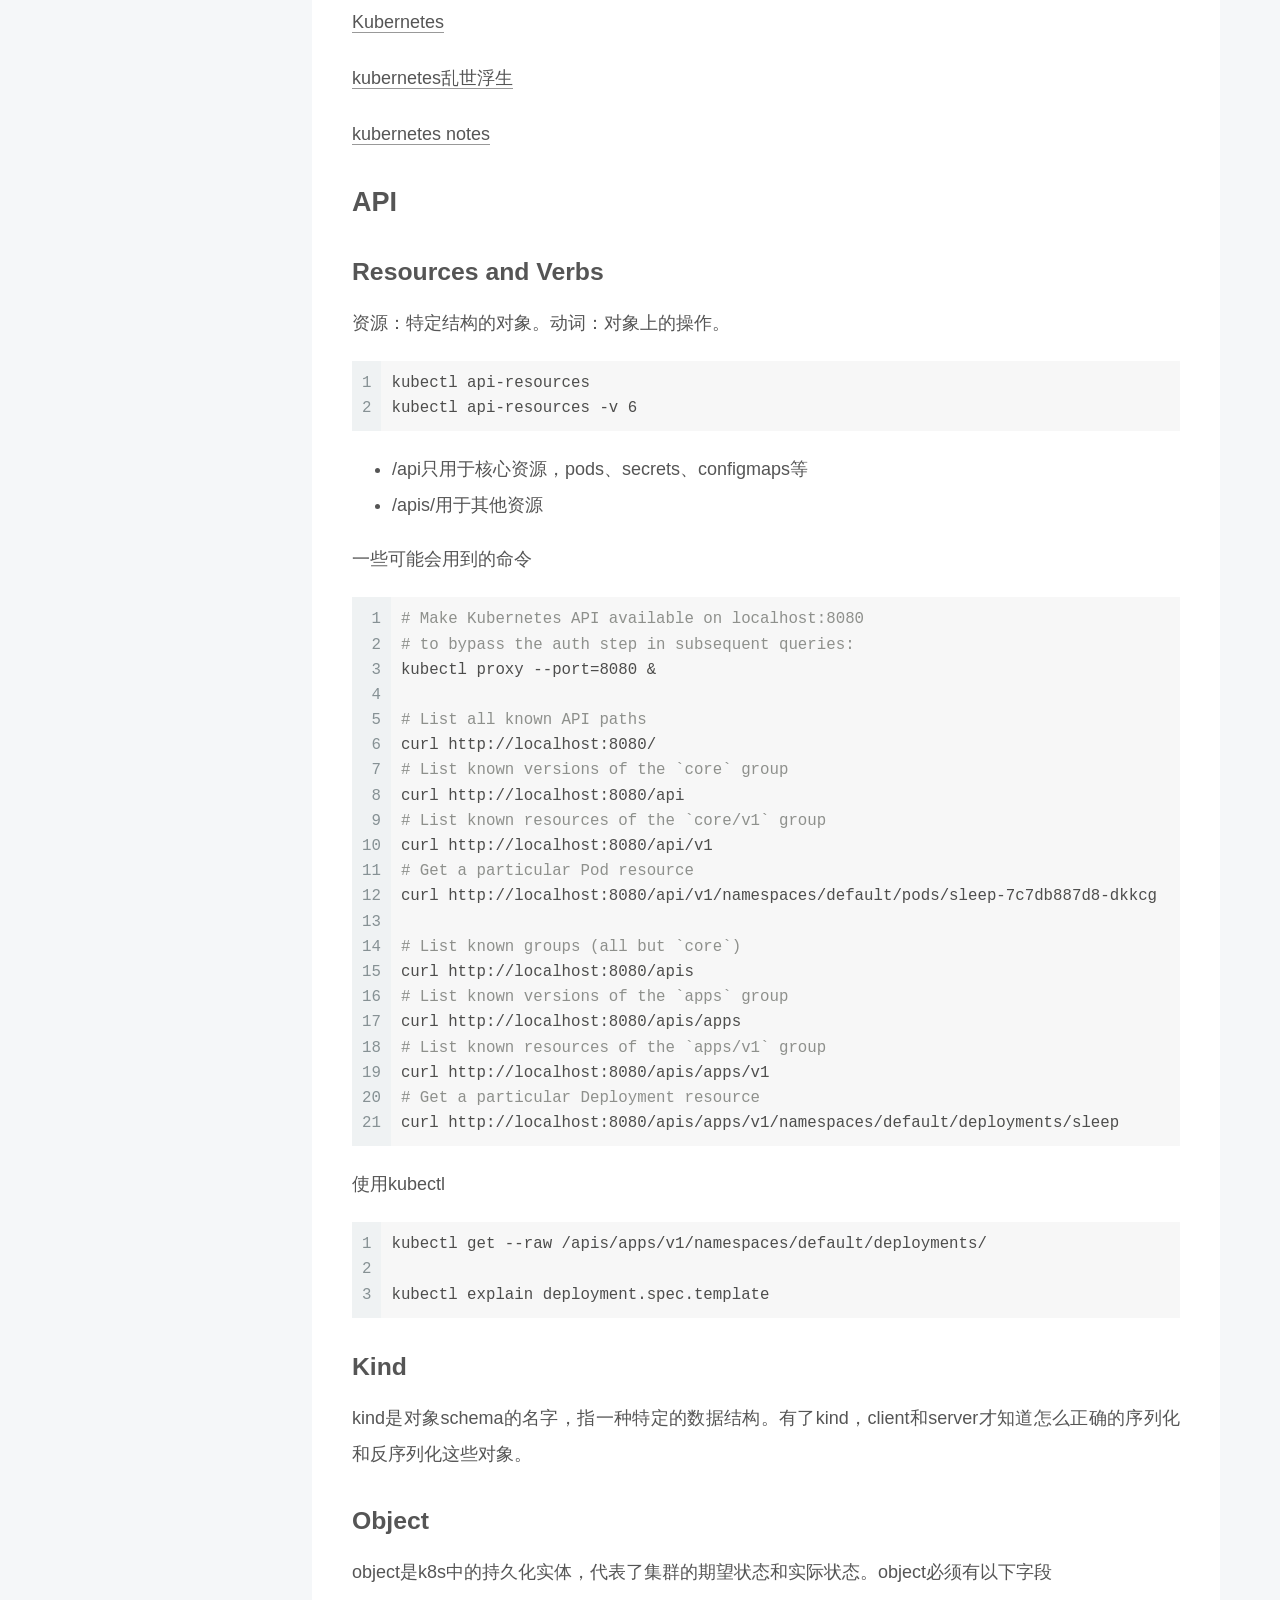
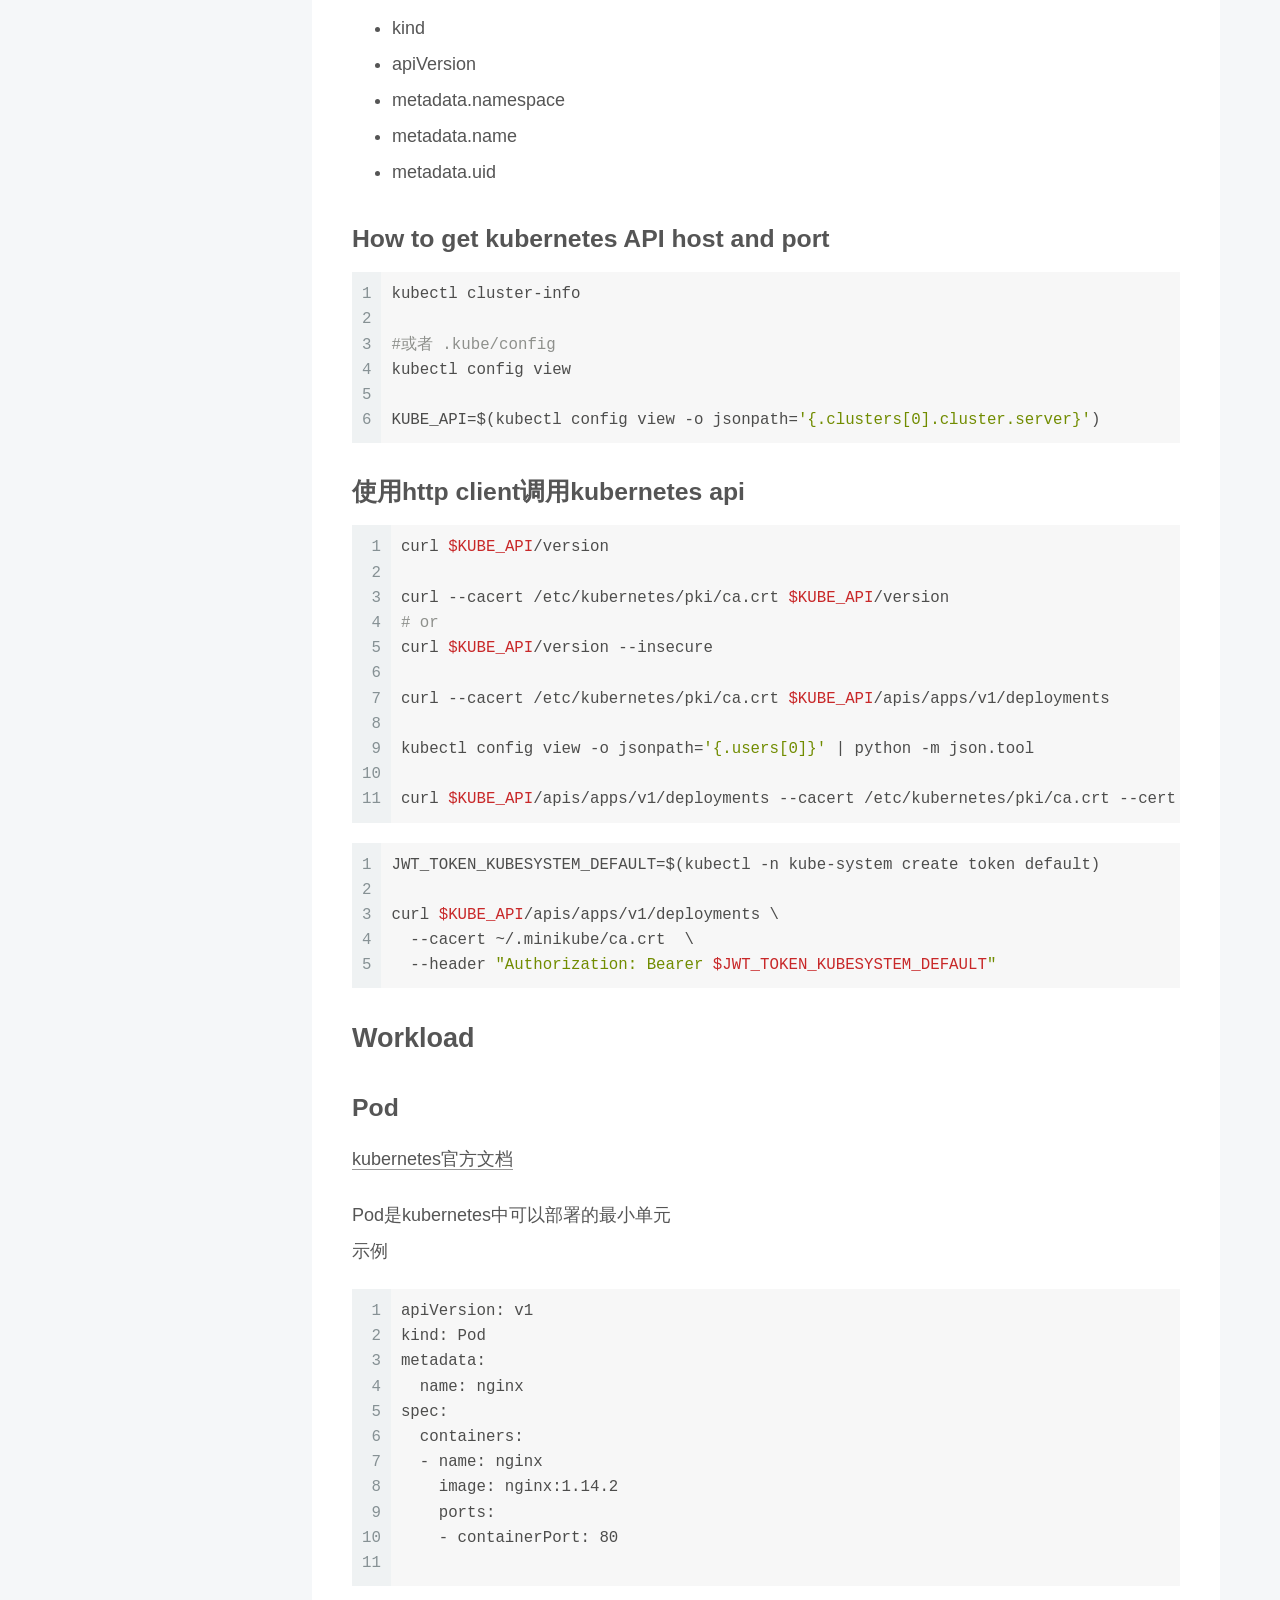
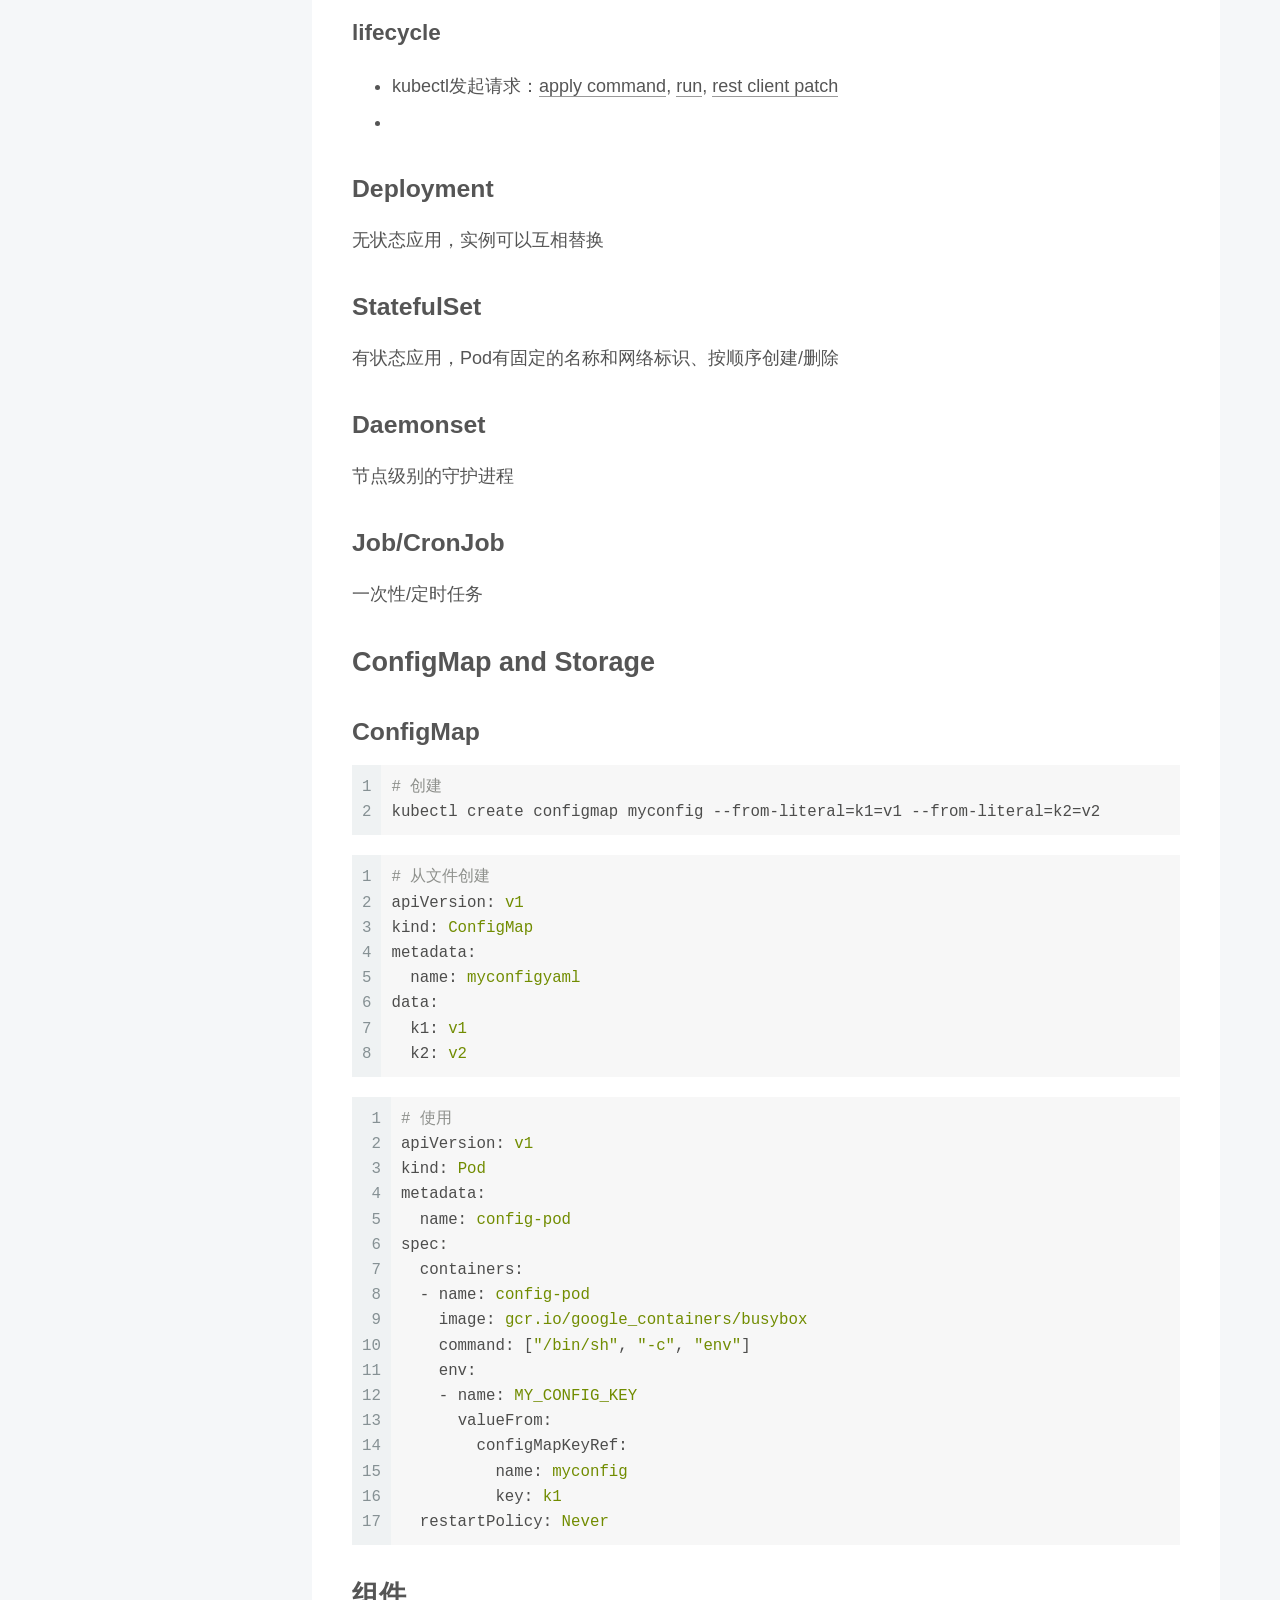
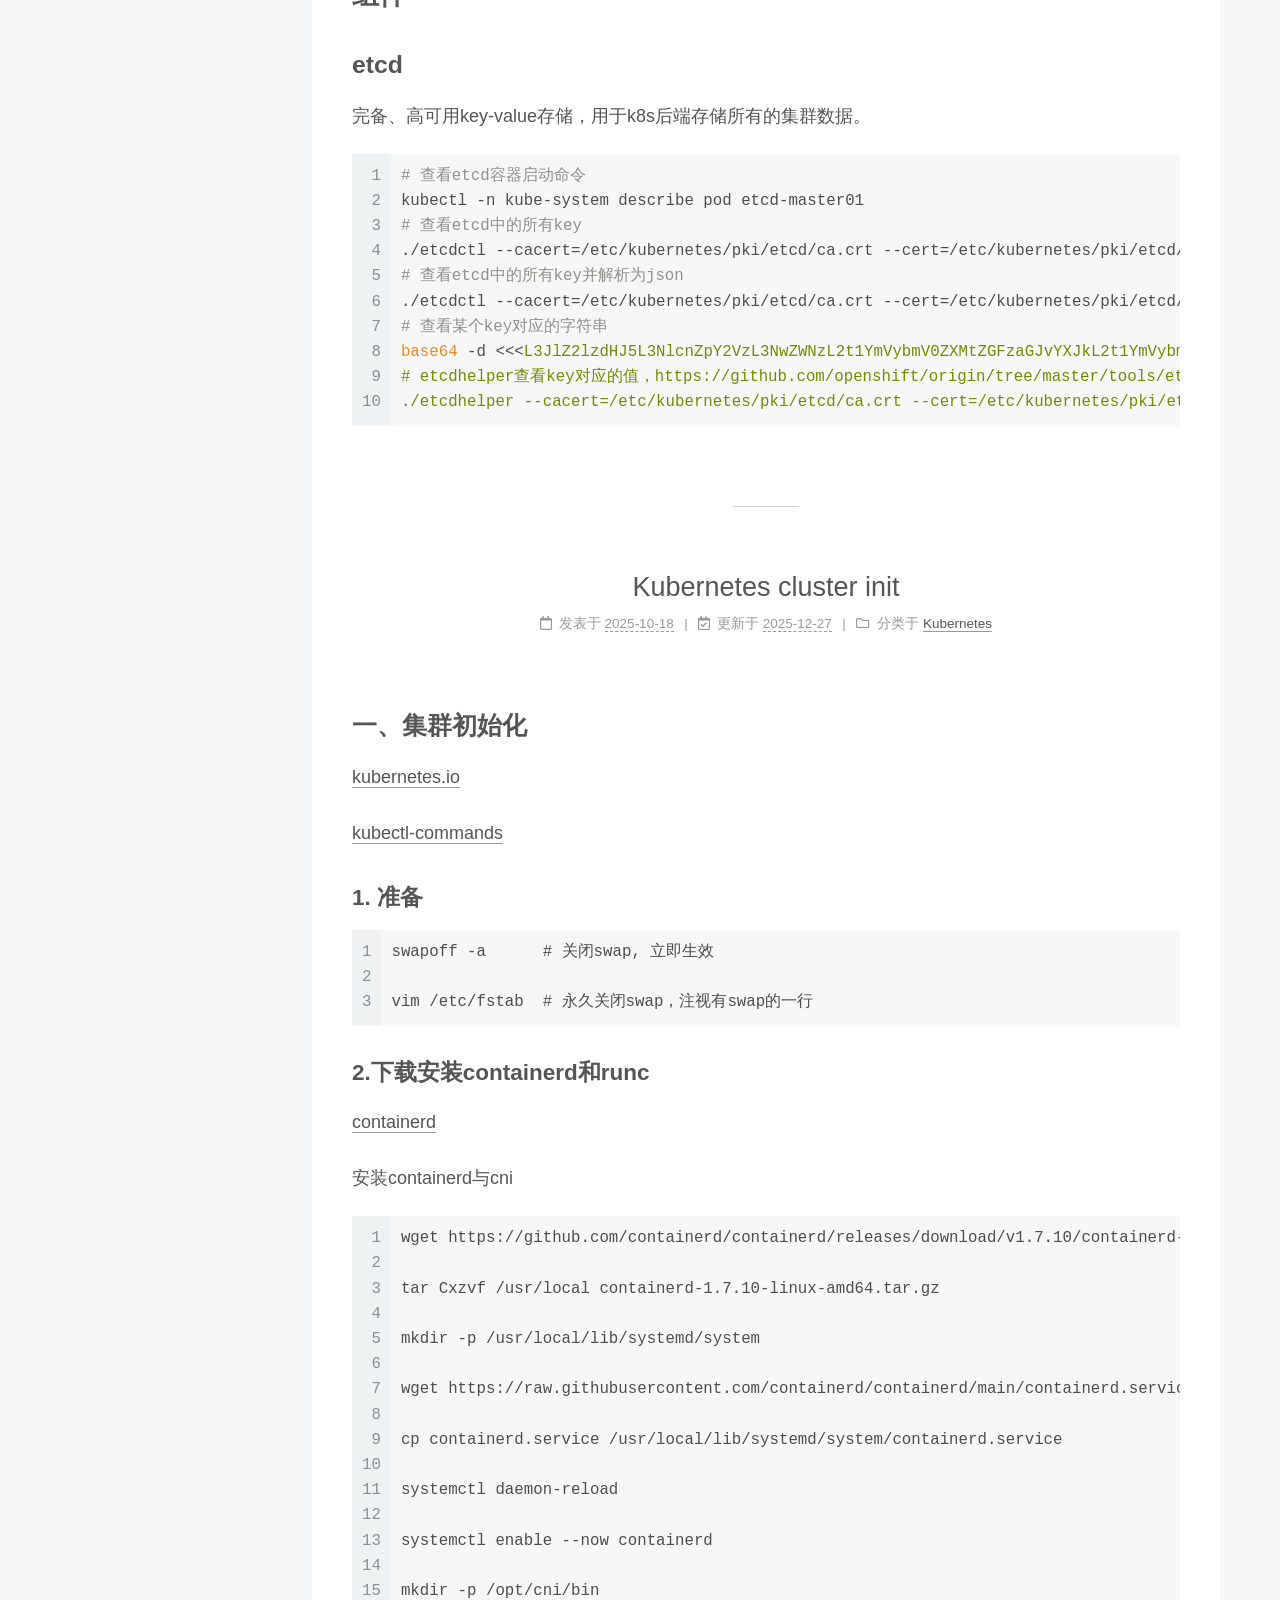
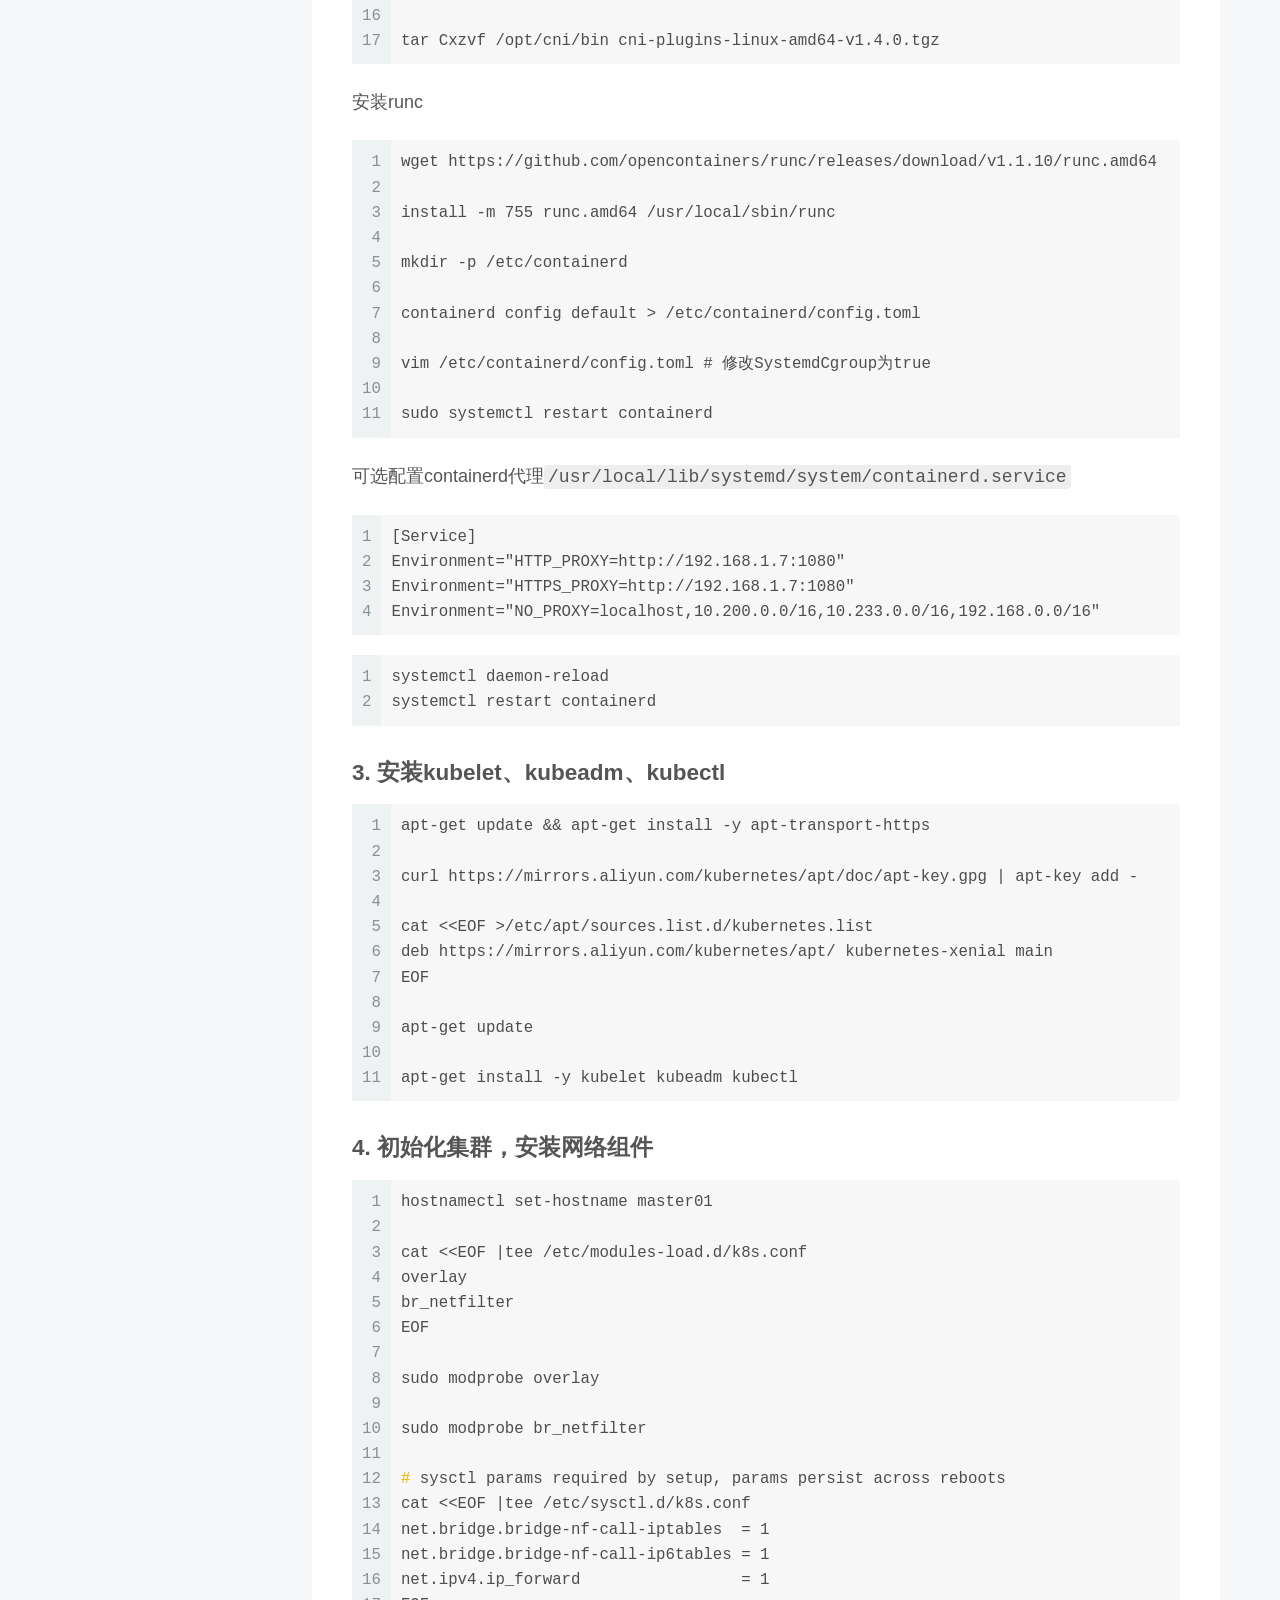
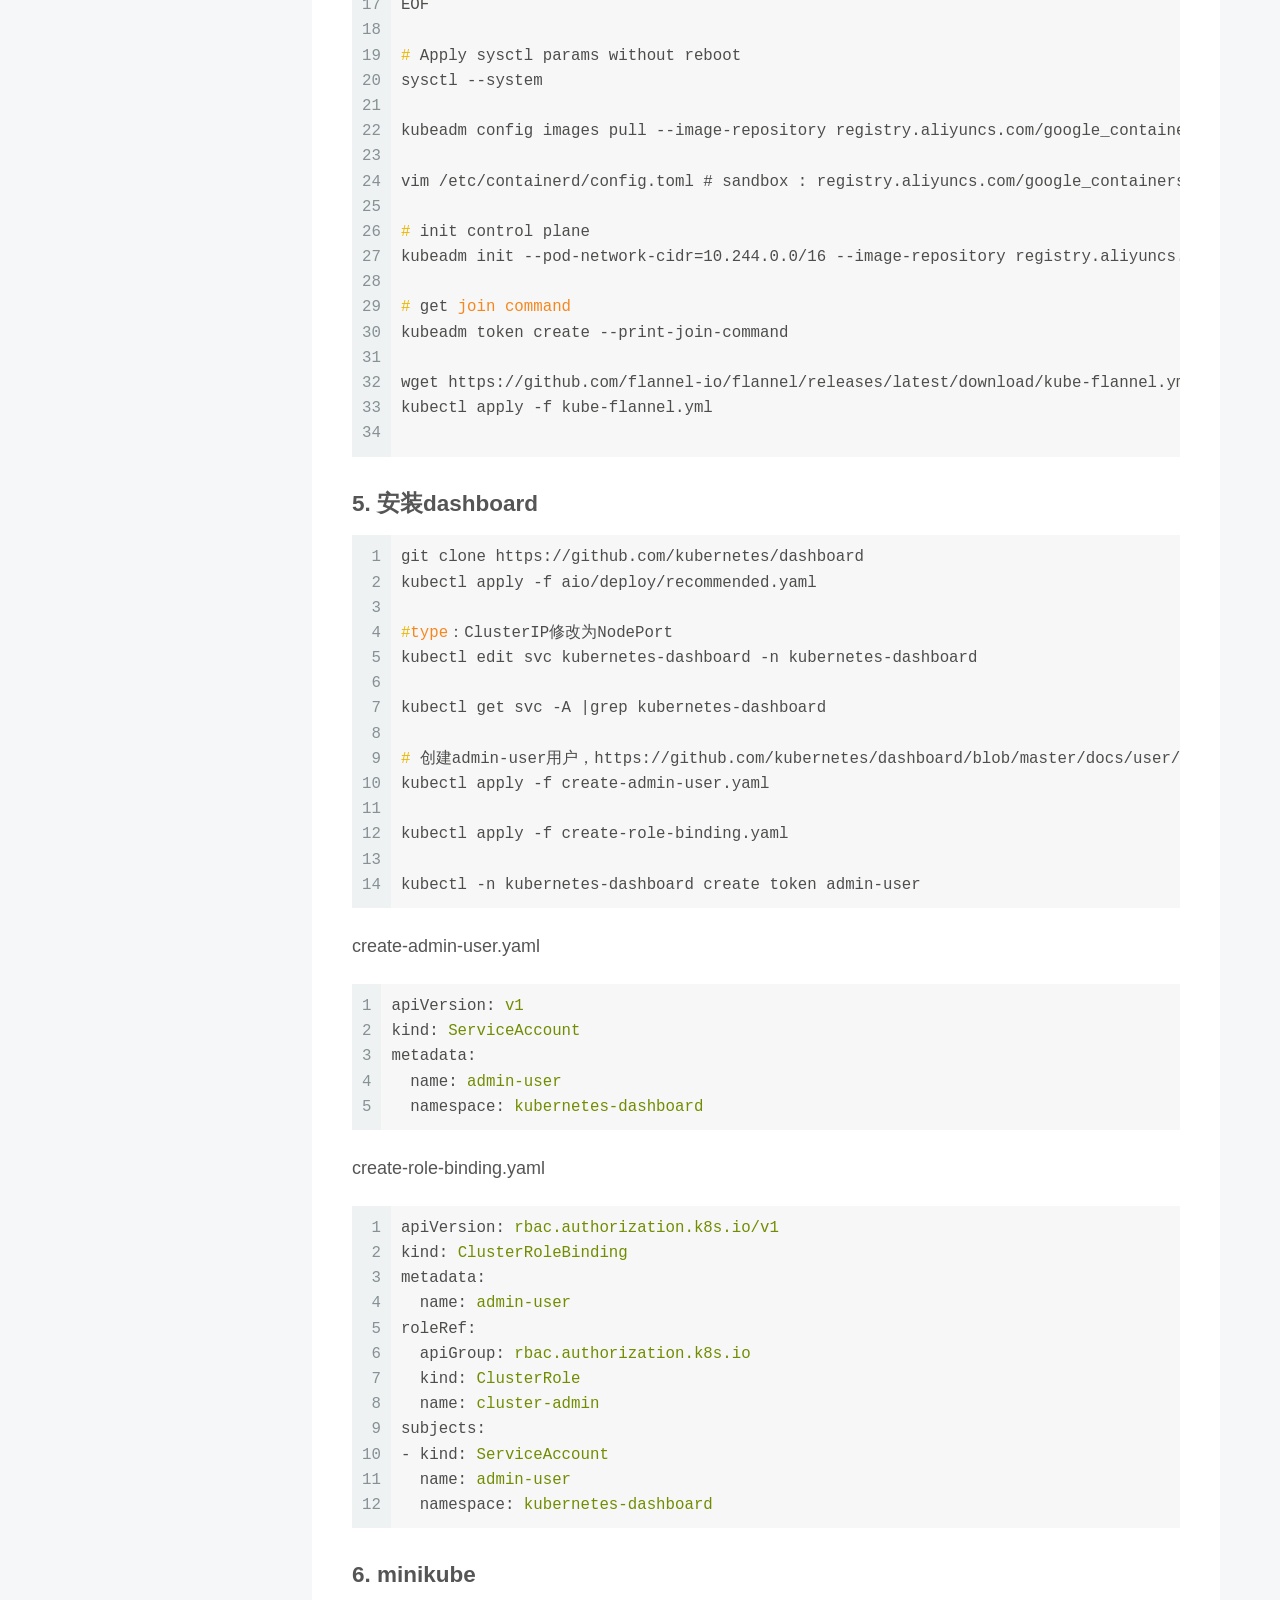
==== commit eea64393: "add linux load" ====
--- a/index.html
+++ b/index.html
@@ -158,7 +158,7 @@
   
   
   <article itemscope itemtype="http://schema.org/Article" class="post-block" lang="zh-CN">
-    <link itemprop="mainEntityOfPage" href="https://f0resee.github.io/2026/04/27/linux-basics/">
+    <link itemprop="mainEntityOfPage" href="https://f0resee.github.io/2026/10/19/linux-basics/">
 
     <span hidden itemprop="author" itemscope itemtype="http://schema.org/Person">
       <meta itemprop="image" content="/images/avatar.gif">
@@ -172,7 +172,7 @@
       <header class="post-header">
         <h2 class="post-title" itemprop="name headline">
           
-            <a href="/2026/04/27/linux-basics/" class="post-title-link" itemprop="url">Linux basics</a>
+            <a href="/2026/10/19/linux-basics/" class="post-title-link" itemprop="url">linux-basics</a>
         </h2>
 
         <div class="post-meta">
@@ -181,16 +181,10 @@
                 <i class="far fa-calendar"></i>
               </span>
               <span class="post-meta-item-text">发表于</span>
-
-              <time title="创建时间：2026-04-27 23:03:44" itemprop="dateCreated datePublished" datetime="2026-04-27T23:03:44+08:00">2026-04-27</time>
-            </span>
-              <span class="post-meta-item">
-                <span class="post-meta-item-icon">
-                  <i class="far fa-calendar-check"></i>
-                </span>
-                <span class="post-meta-item-text">更新于</span>
-                <time title="修改时间：2026-07-26 23:56:12" itemprop="dateModified" datetime="2026-07-26T23:56:12+08:00">2026-07-26</time>
-              </span>
+              
+
+              <time title="创建时间：2026-10-19 01:24:15 / 修改时间：01:48:34" itemprop="dateCreated datePublished" datetime="2026-10-19T01:24:15+08:00">2026-10-19</time>
+            </span>
             <span class="post-meta-item">
               <span class="post-meta-item-icon">
                 <i class="far fa-folder"></i>
@@ -212,8 +206,9 @@
     <div class="post-body" itemprop="articleBody">
 
       
-          <h1 id="namespace"><a href="#namespace" class="headerlink" title="namespace"></a>namespace</h1><p>命名空间</p>
-<h1 id><a href="#" class="headerlink" title></a></h1>
+          <h1 id="基础概念"><a href="#基础概念" class="headerlink" title="基础概念"></a>基础概念</h1><h2 id="负载"><a href="#负载" class="headerlink" title="负载"></a>负载</h2><p>负载为活跃进程数，包括running进程、就绪态进程和不可中断睡眠态进程。</p>
+<h2 id="僵尸进程"><a href="#僵尸进程" class="headerlink" title="僵尸进程"></a>僵尸进程</h2><p>子进程退出，父进程没有通过wait()&#x2F;waitpid()等待子进程结束，父进程自身又未退出，造成子进程仍然占用进程表的一个位置，称为僵尸进程。</p>
+<h2 id="cpu调度策略、优先级"><a href="#cpu调度策略、优先级" class="headerlink" title="cpu调度策略、优先级"></a>cpu调度策略、优先级</h2>
       
     </div>
 
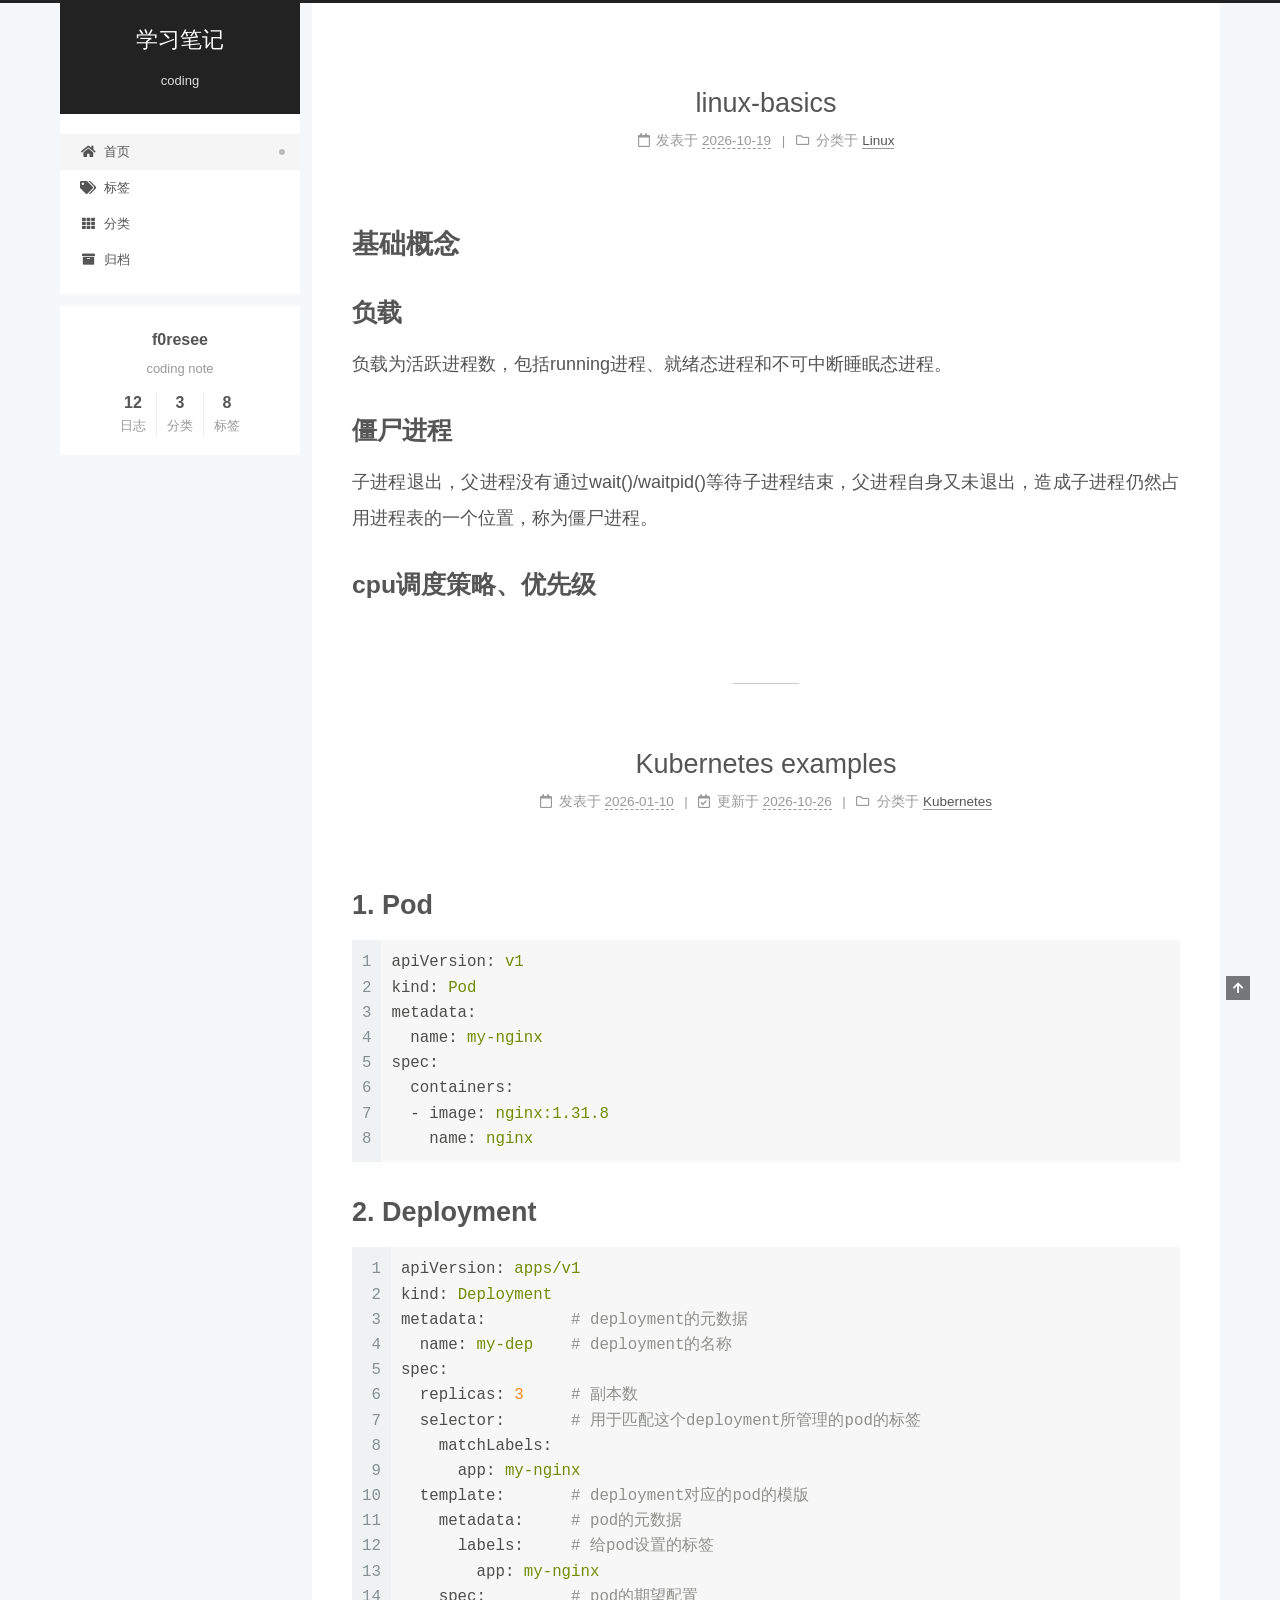
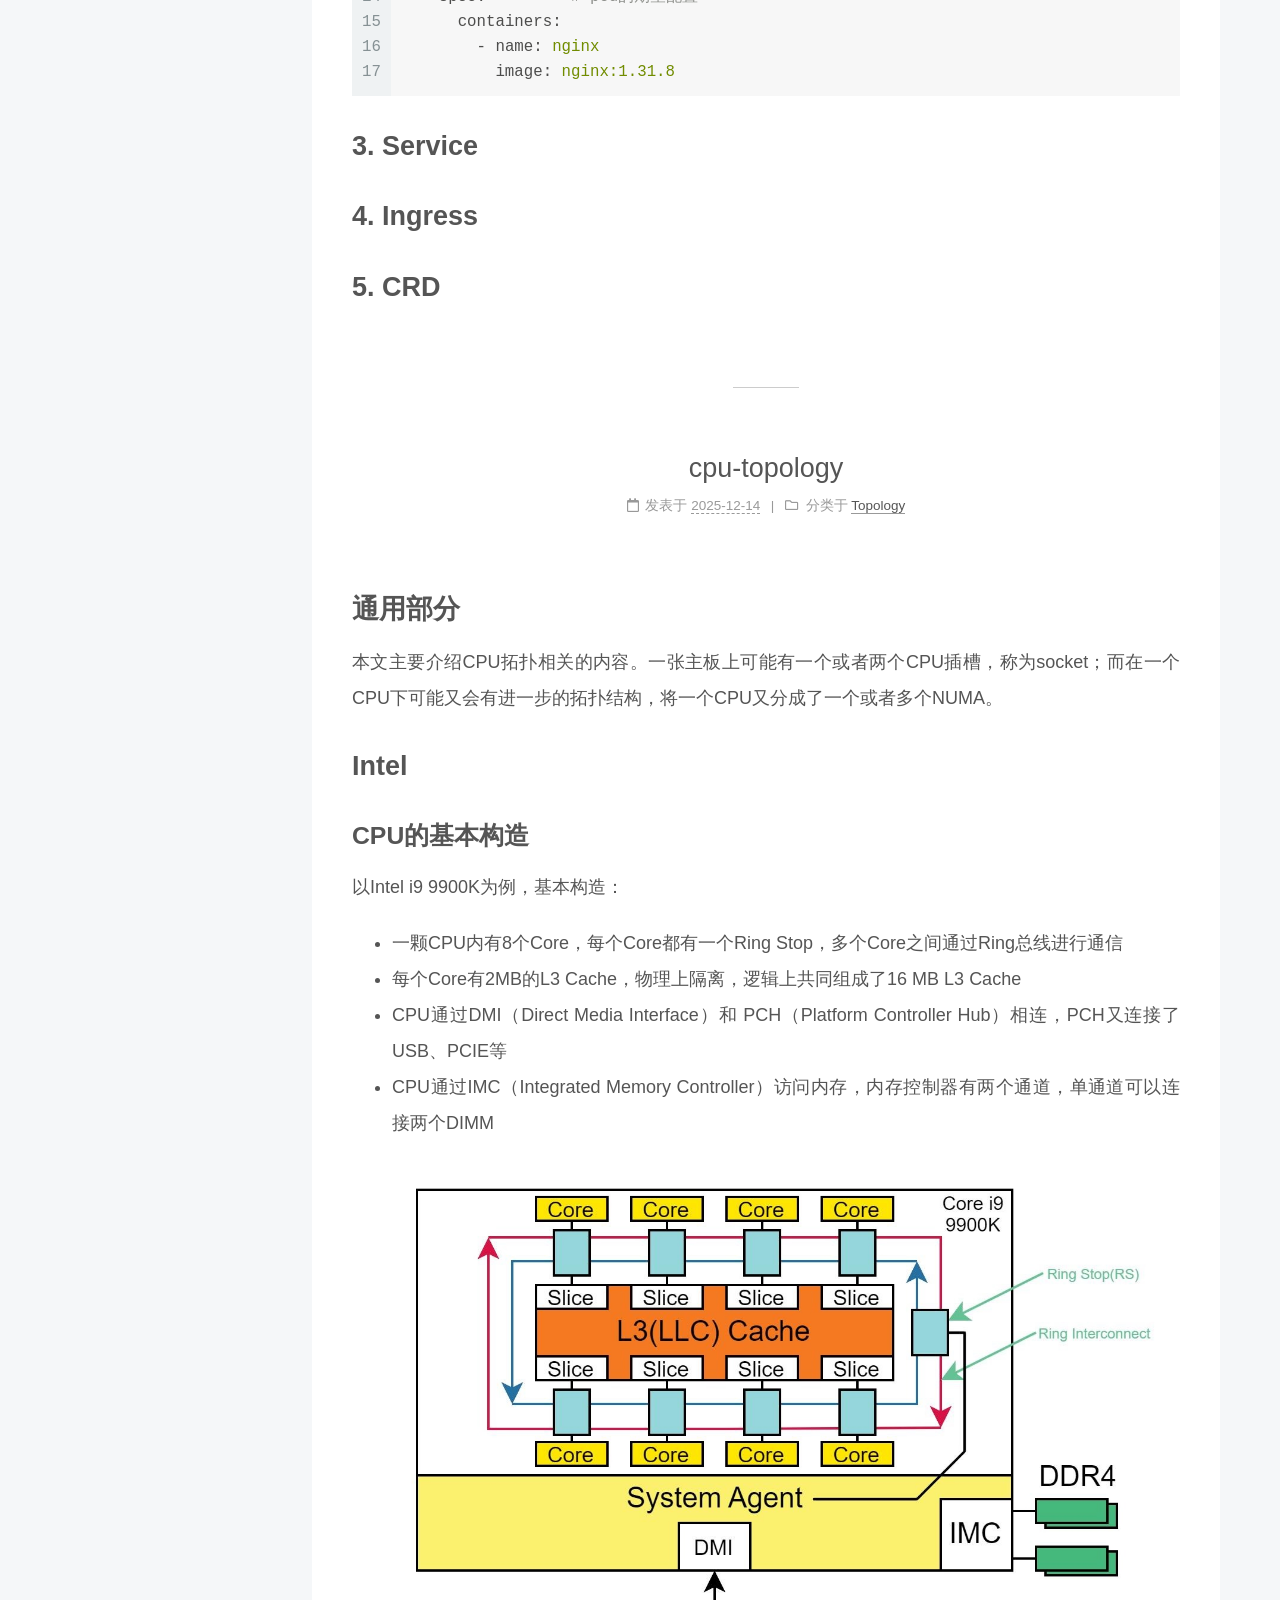
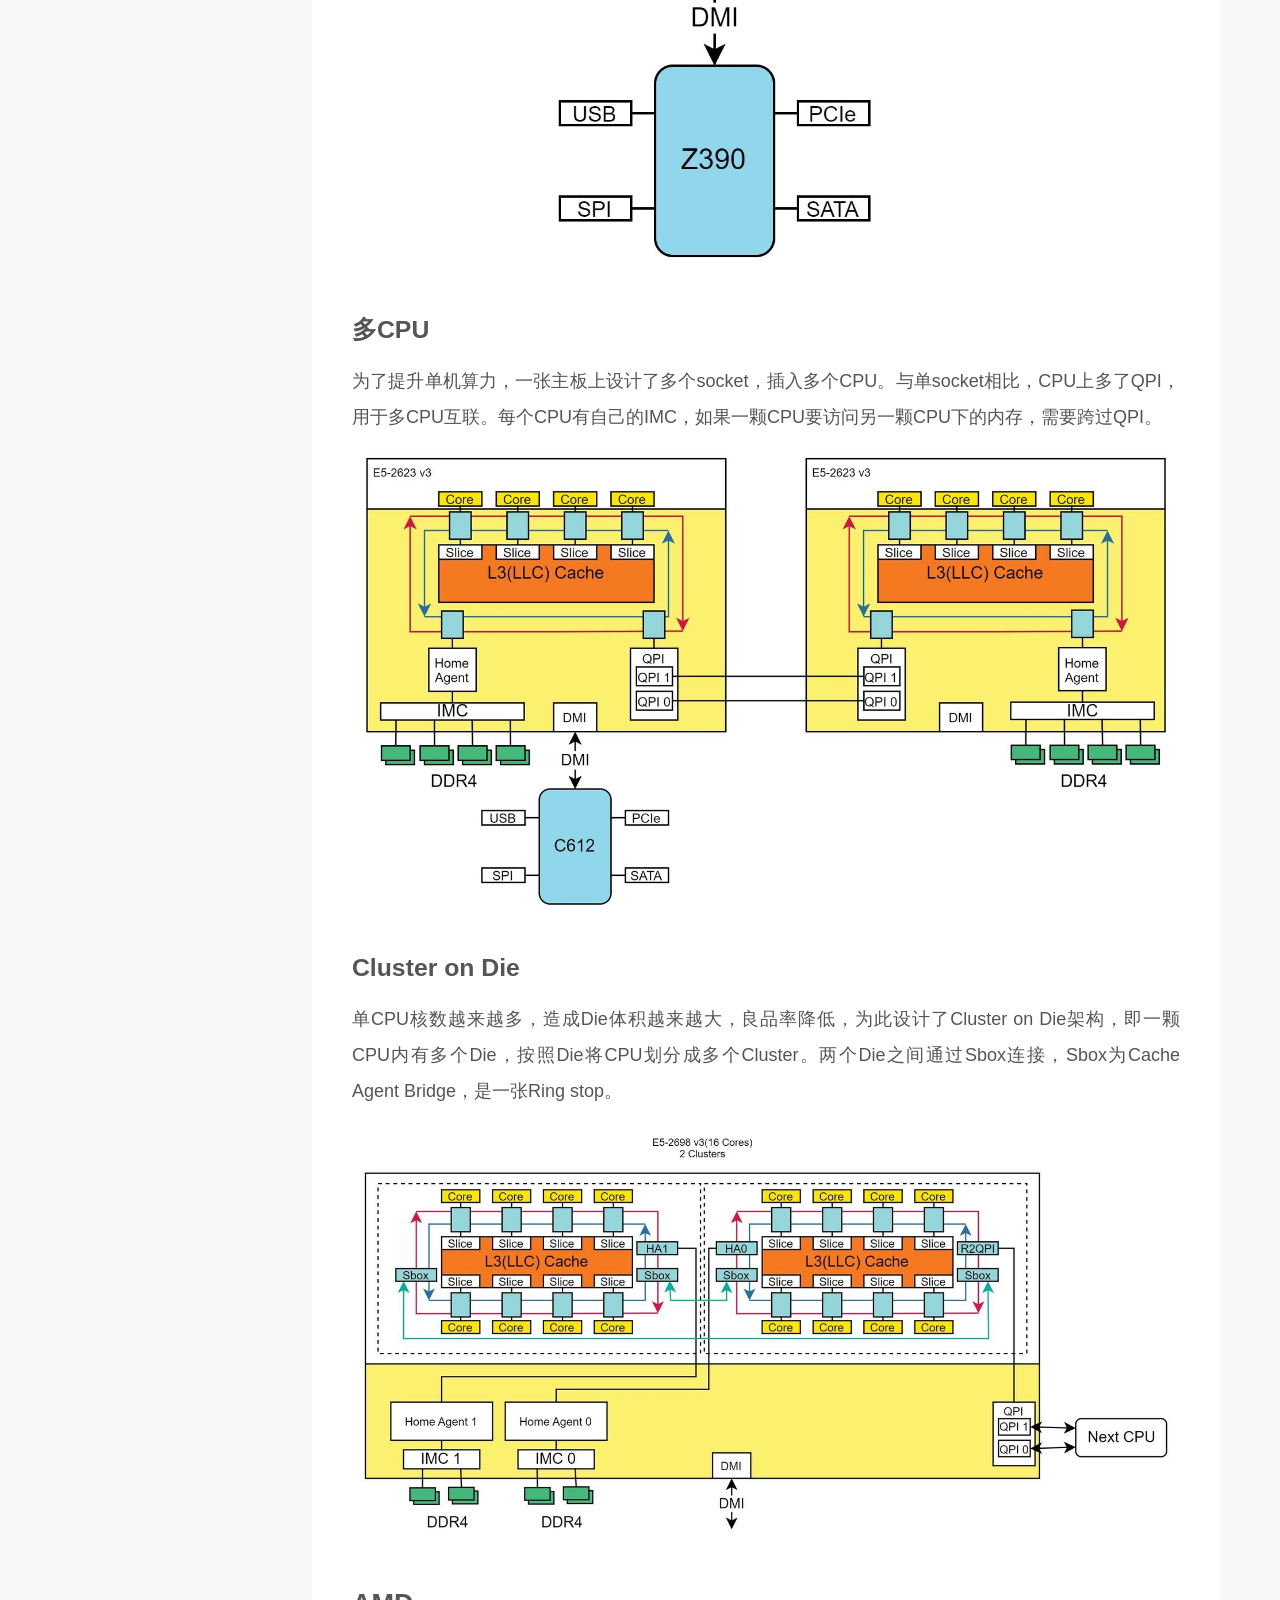
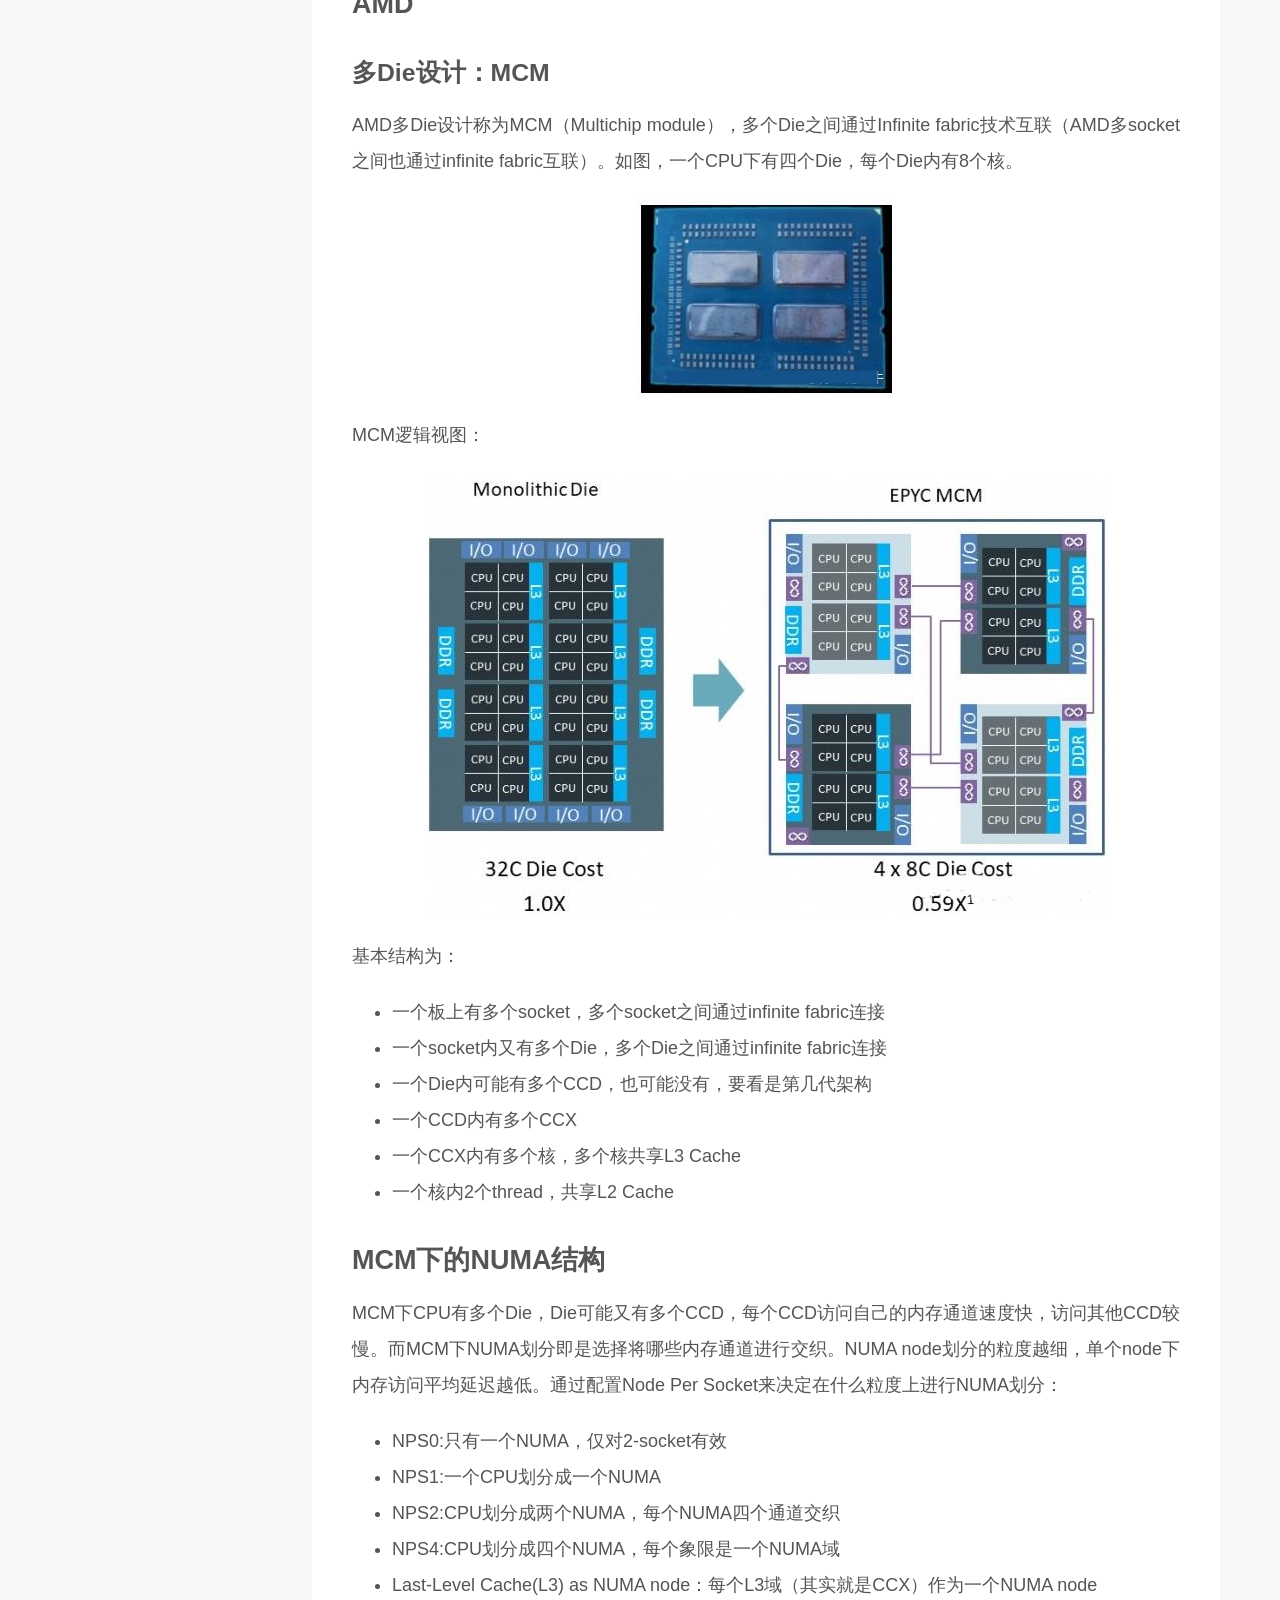
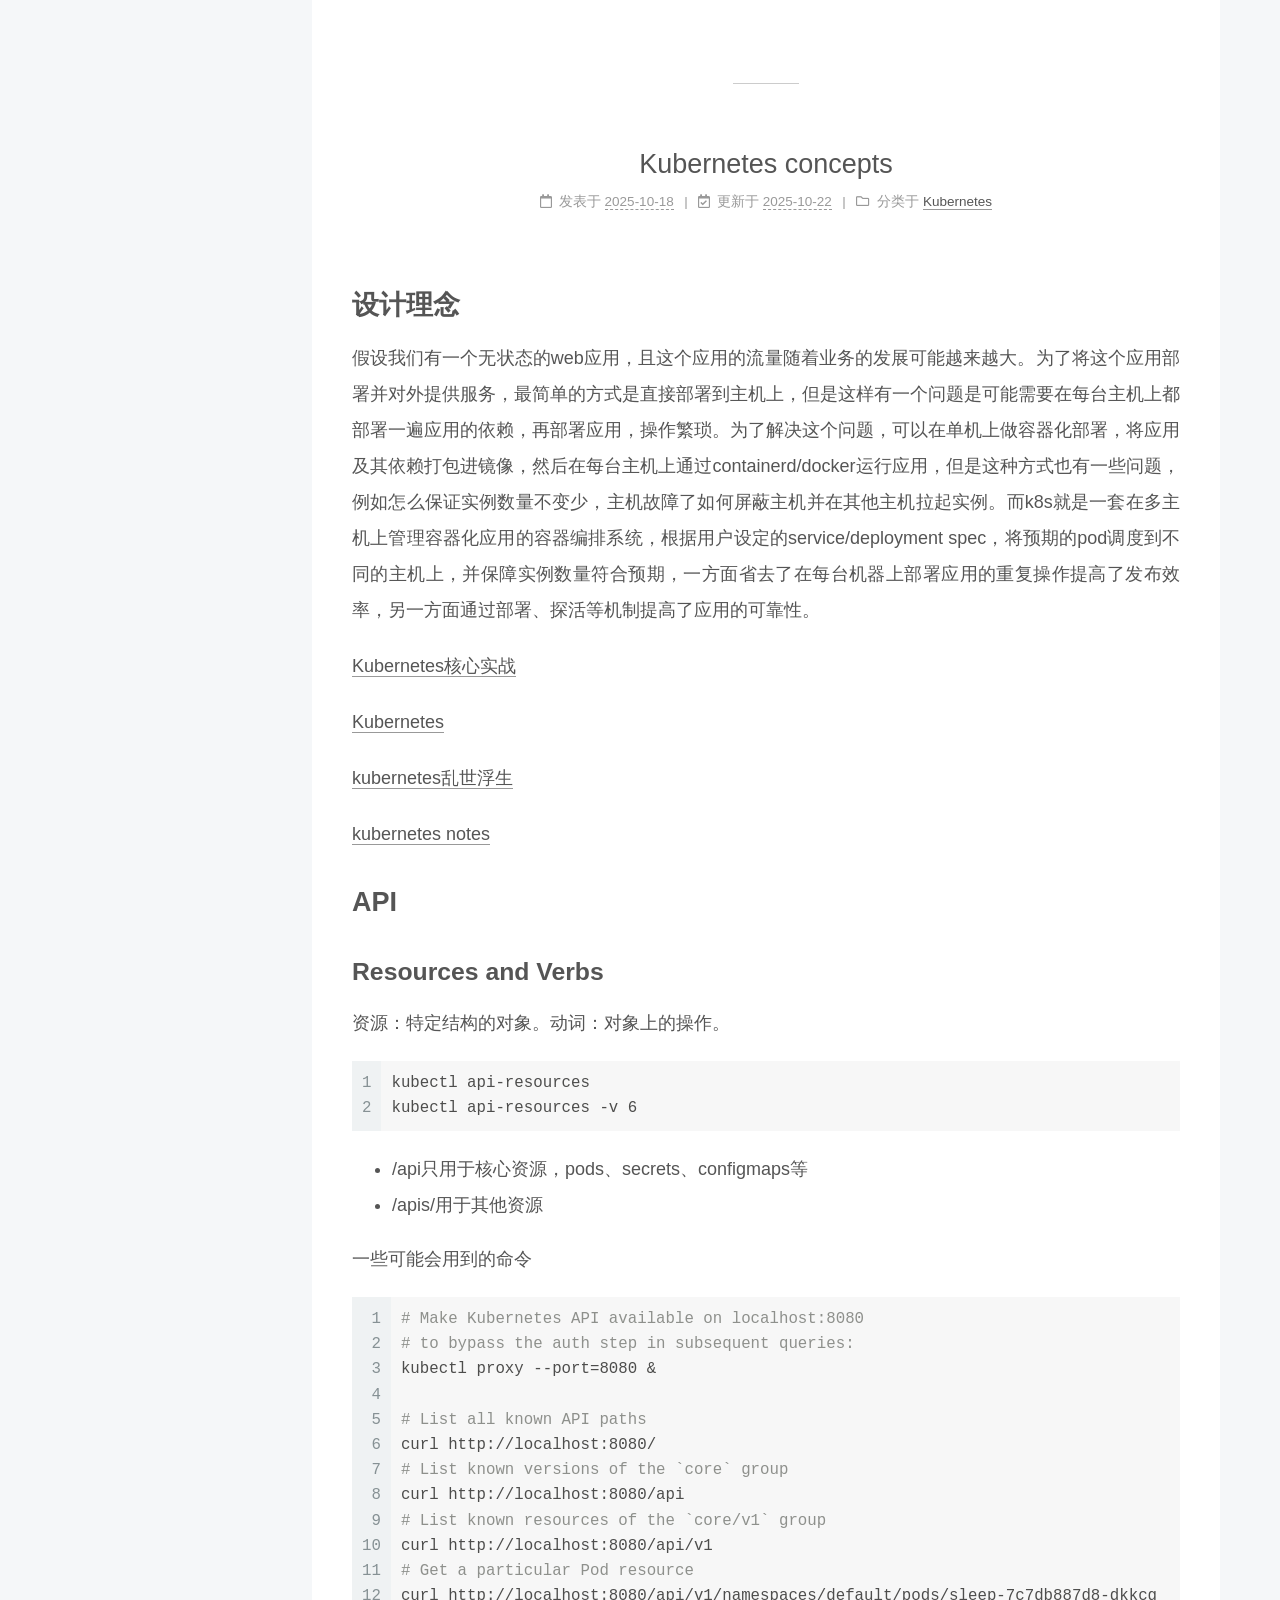
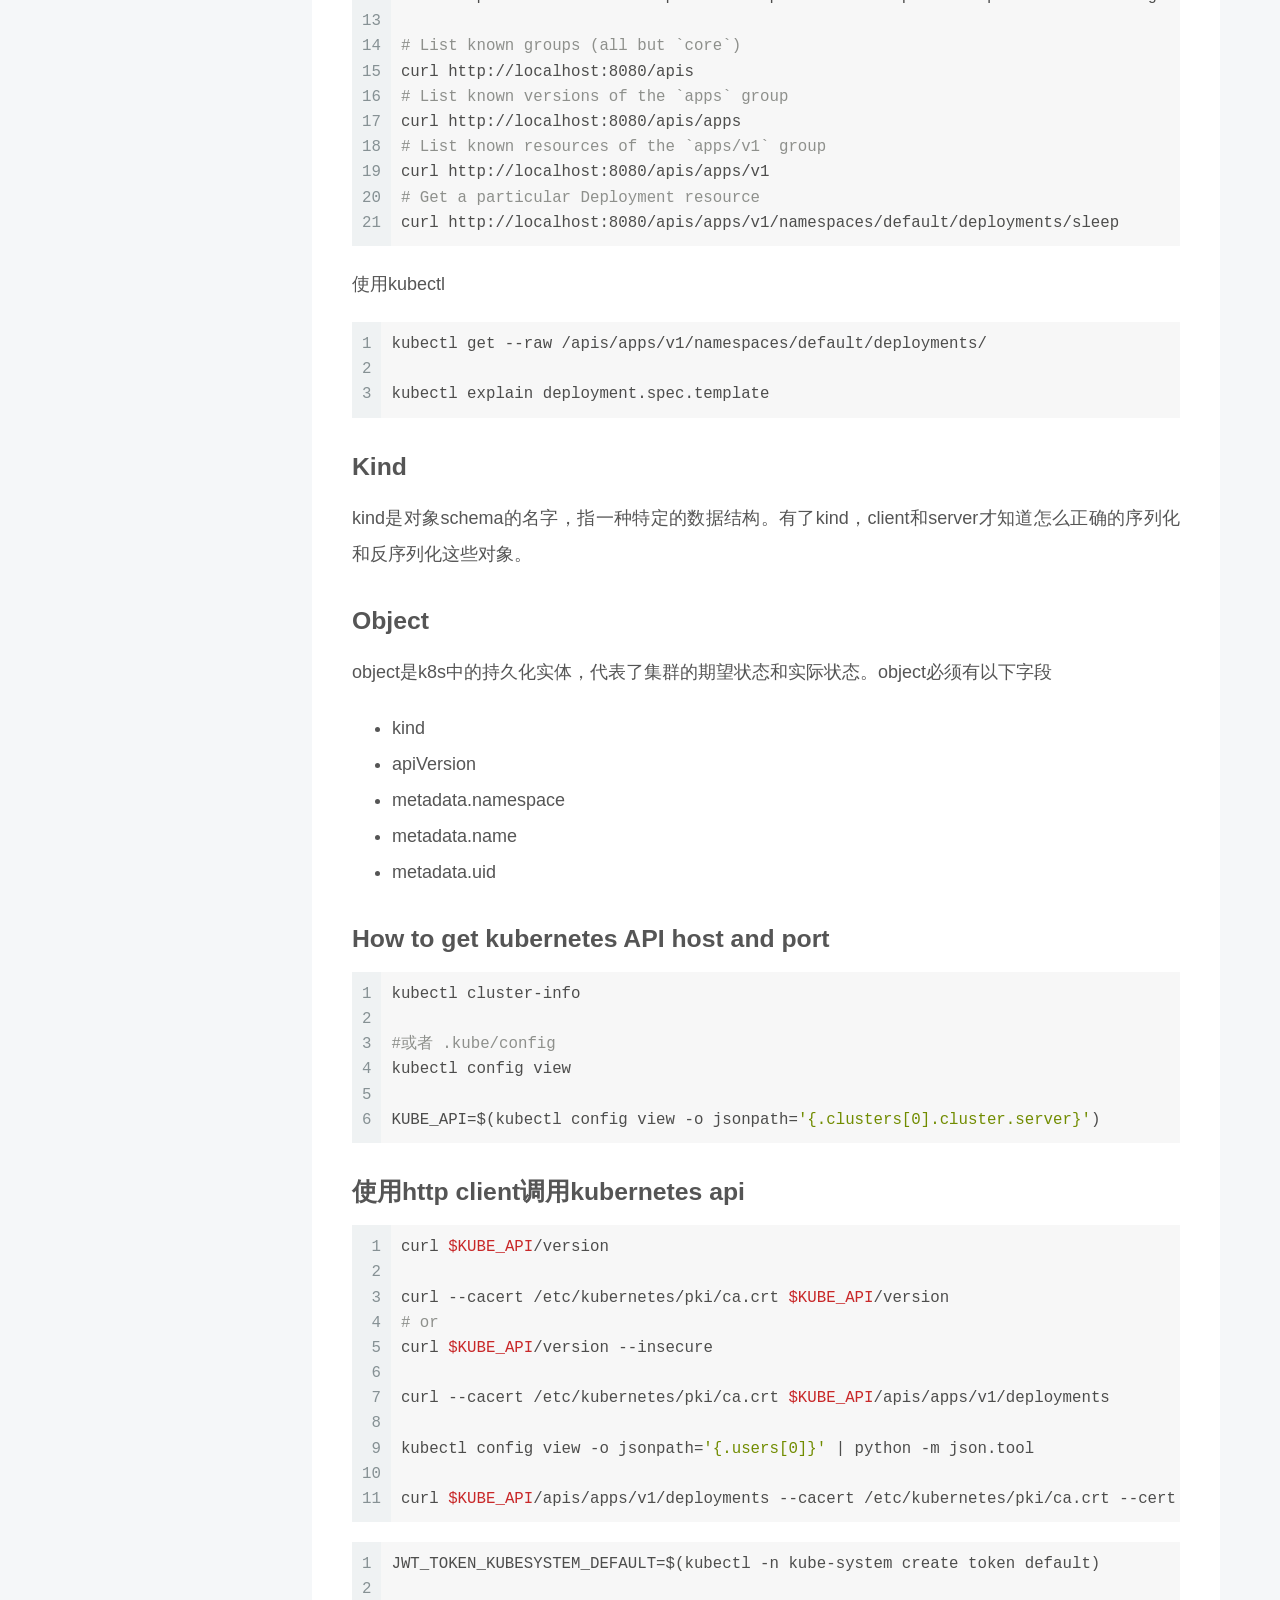
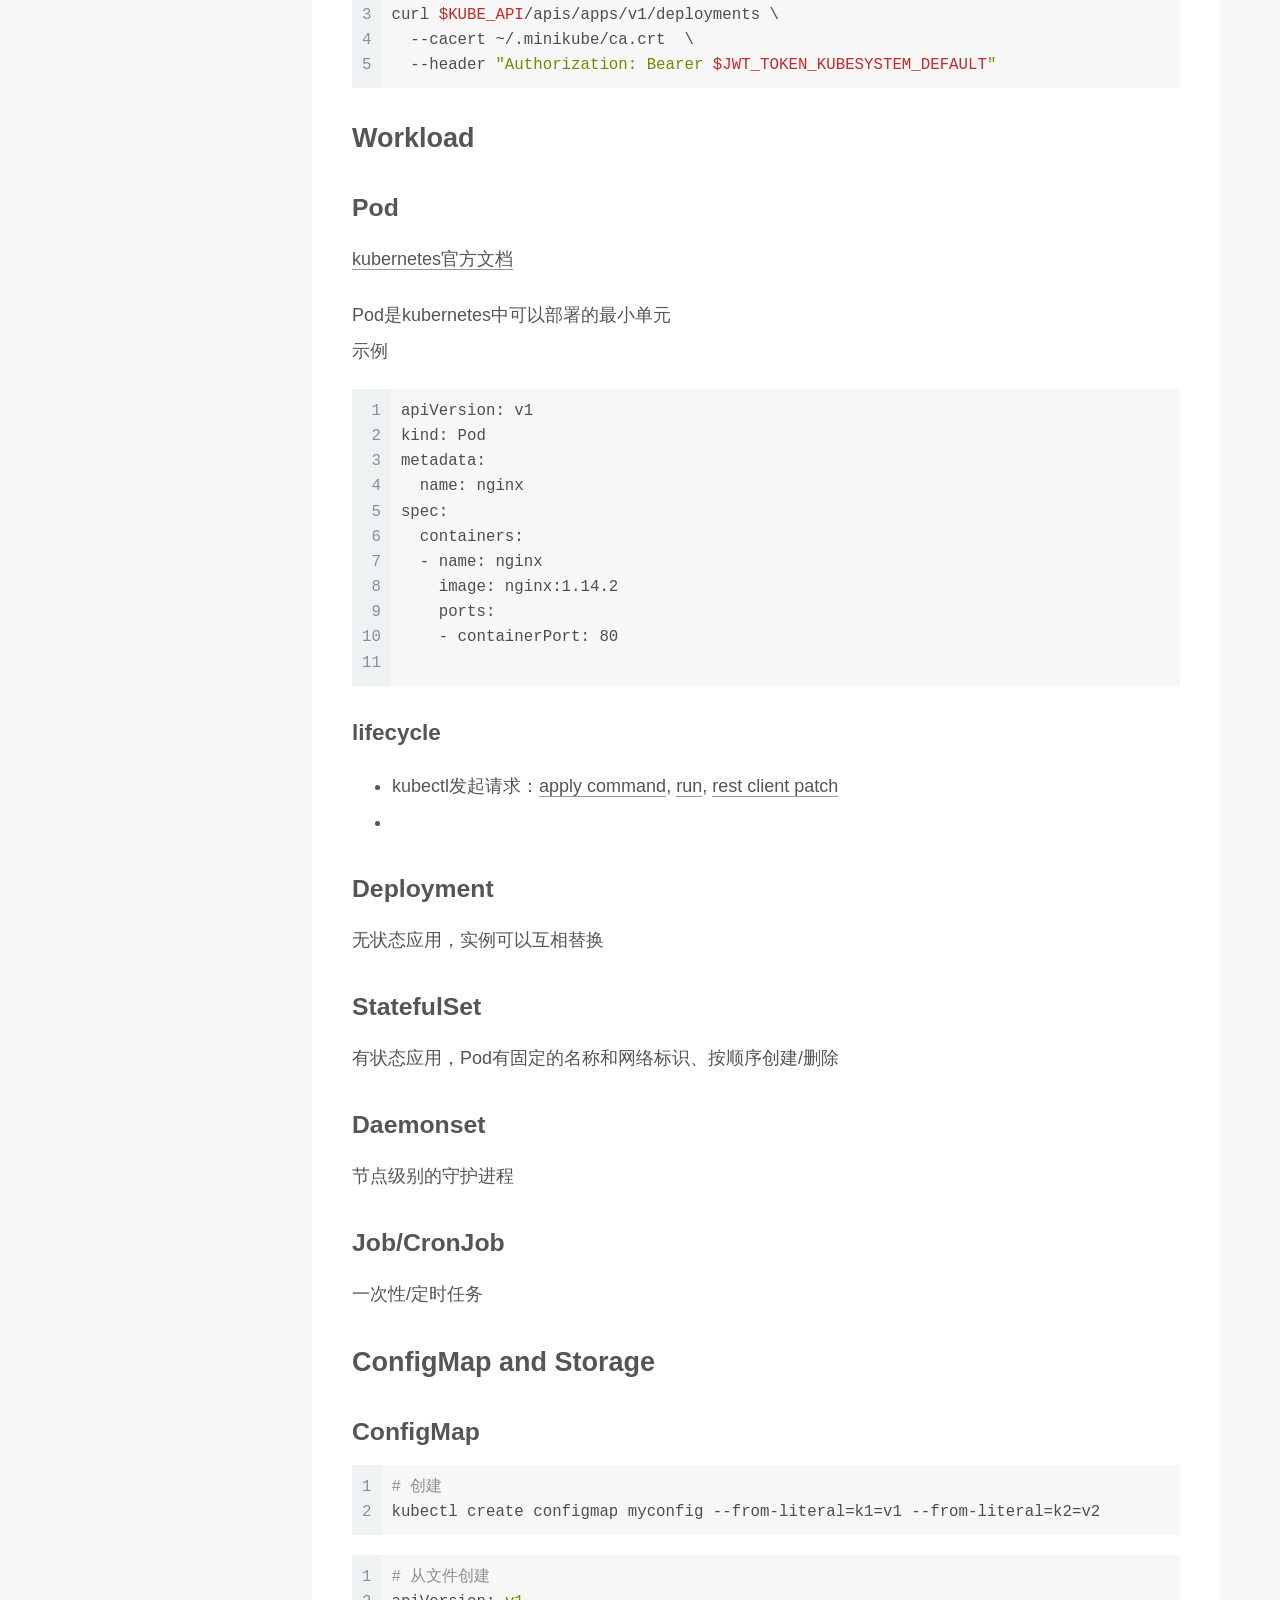
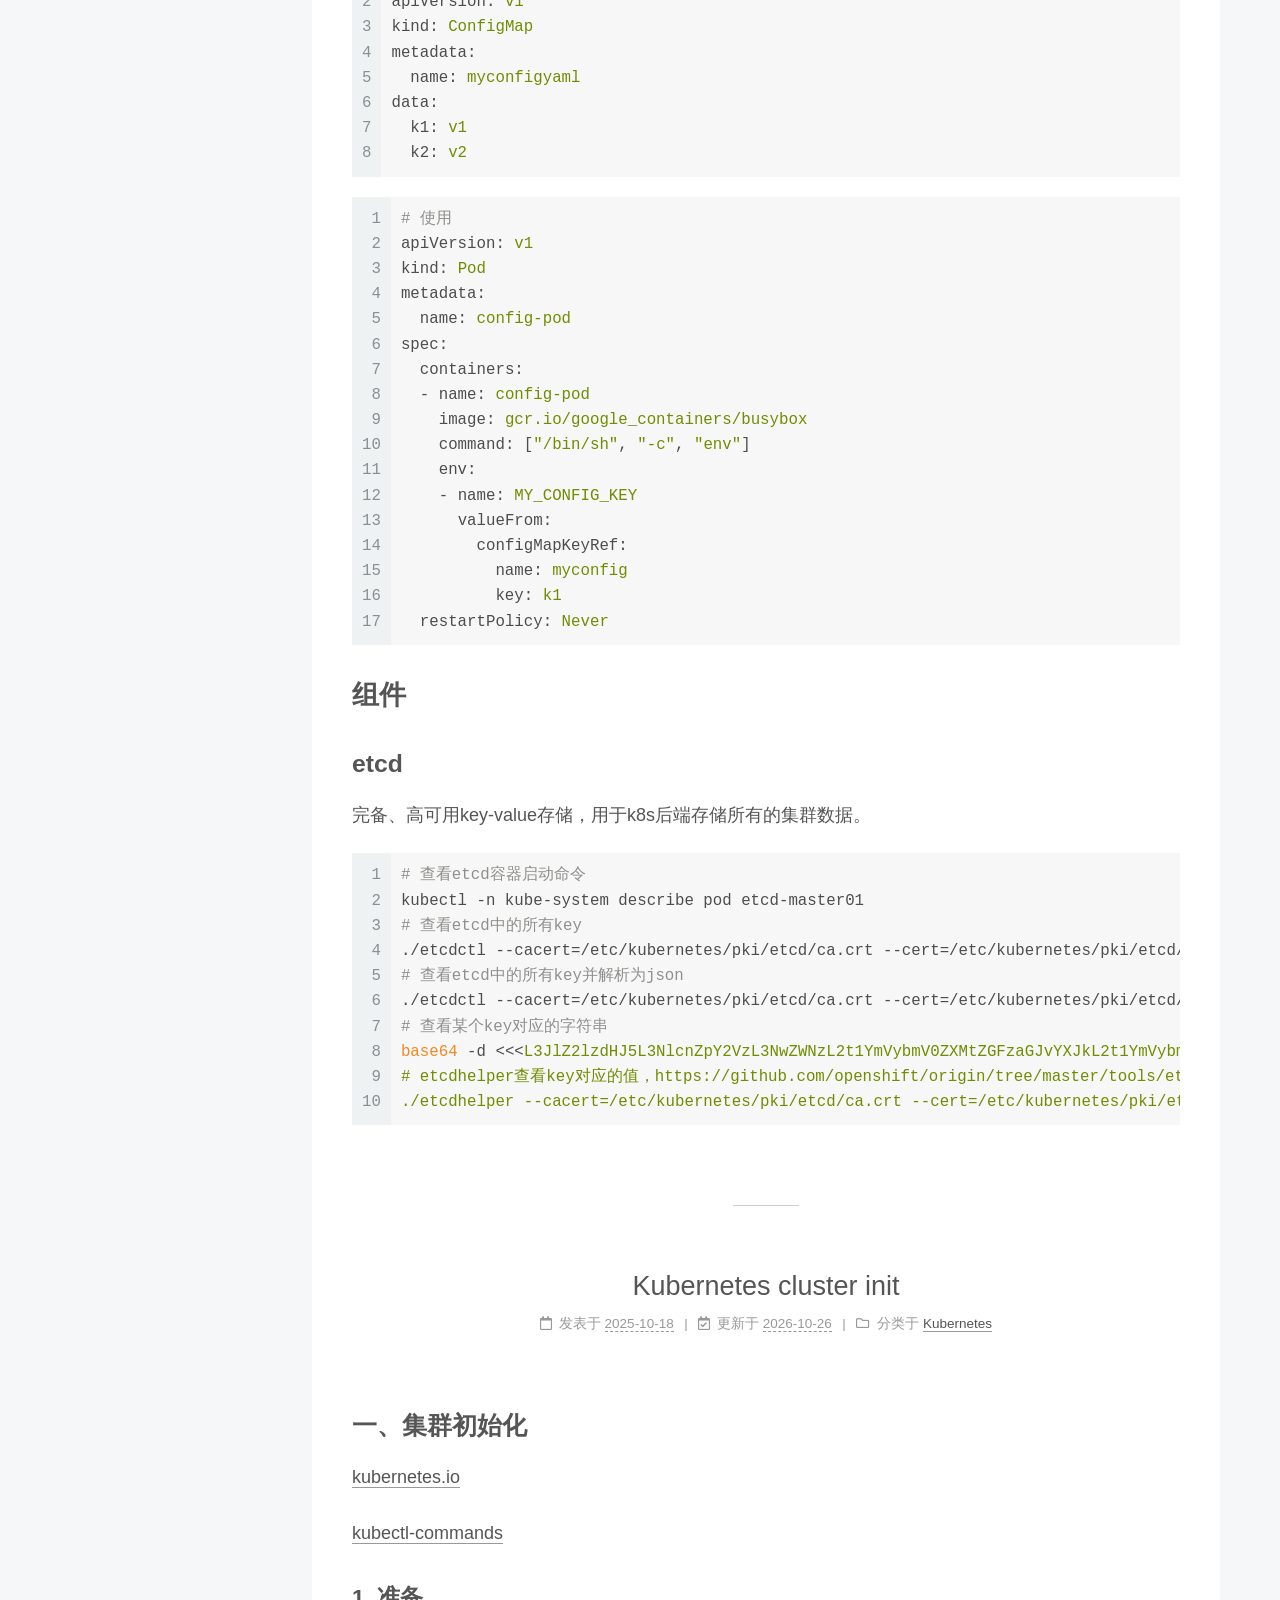
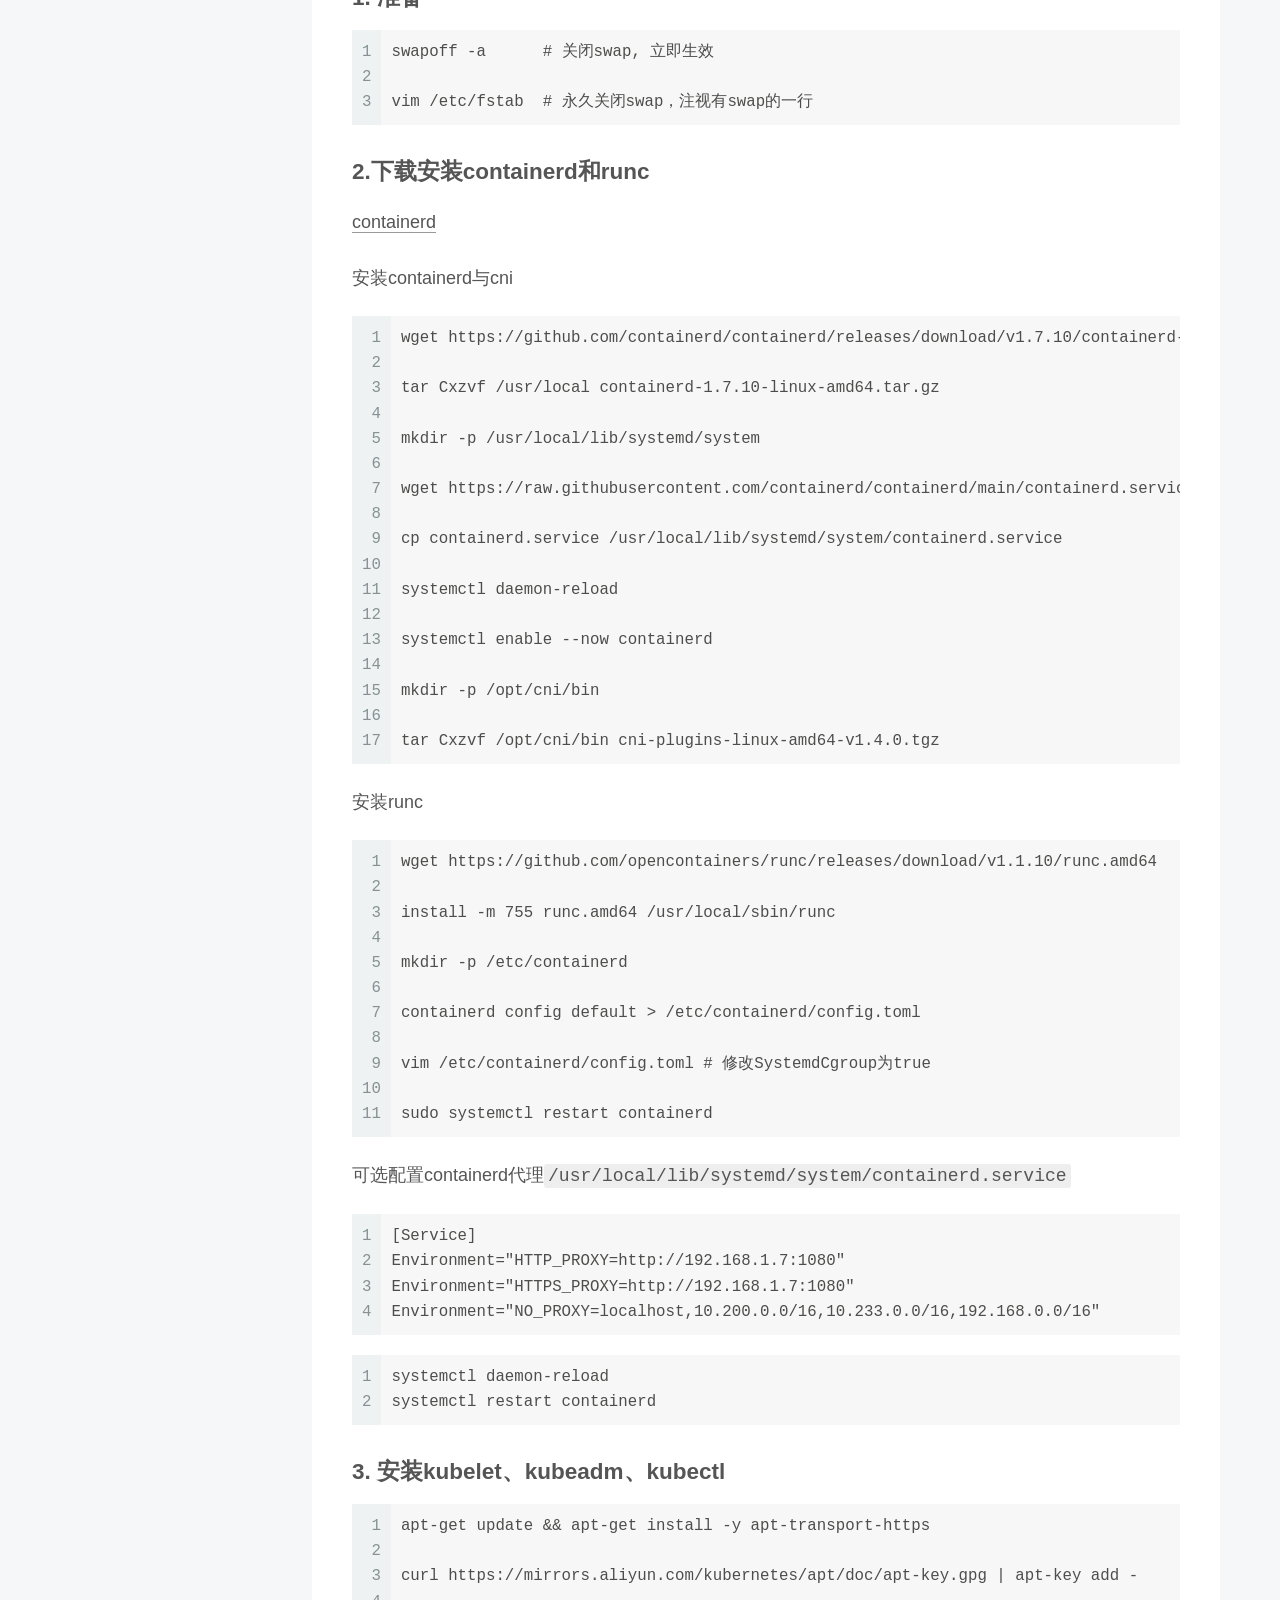
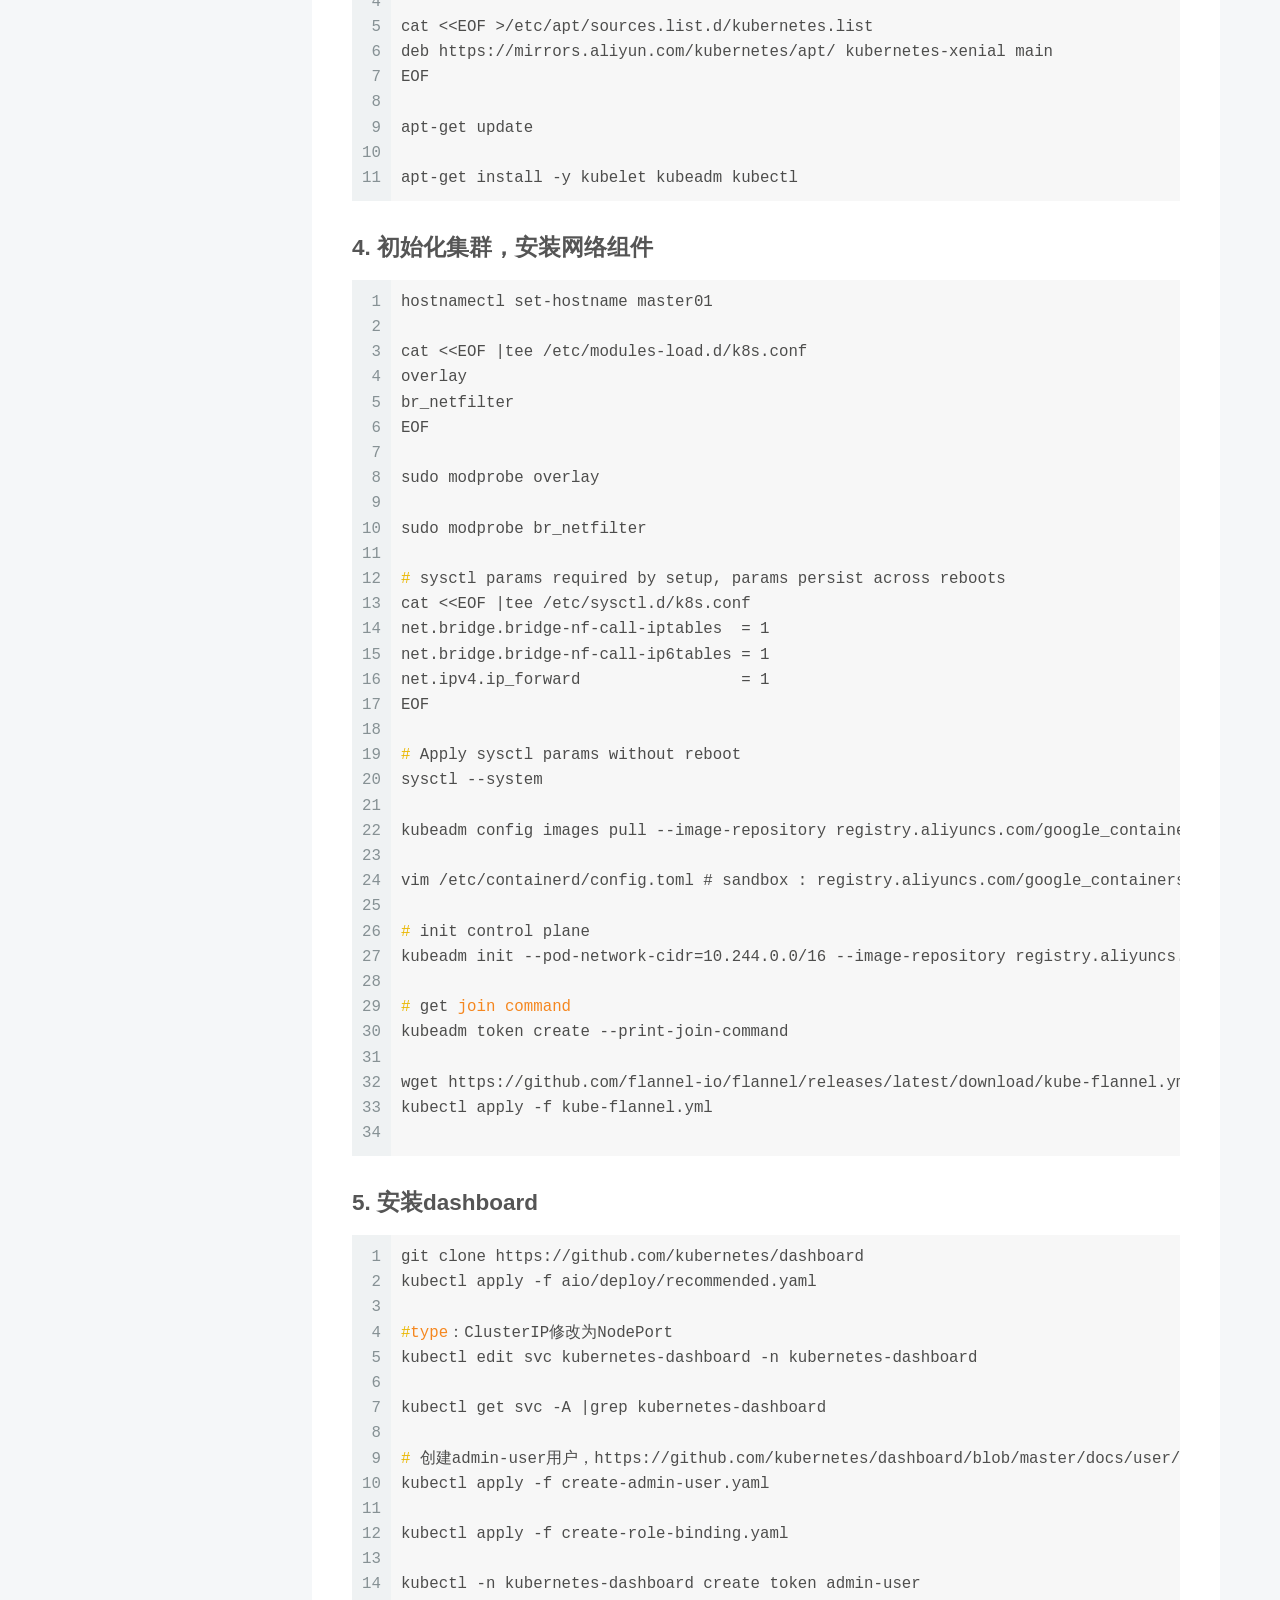
==== commit 8e1d574c: "add k8s examples" ====
--- a/index.html
+++ b/index.html
@@ -250,10 +250,16 @@
                 <i class="far fa-calendar"></i>
               </span>
               <span class="post-meta-item-text">发表于</span>
-              
-
-              <time title="创建时间：2026-01-10 20:22:23 / 修改时间：20:37:30" itemprop="dateCreated datePublished" datetime="2026-01-10T20:22:23+08:00">2026-01-10</time>
-            </span>
+
+              <time title="创建时间：2026-01-10 20:22:23" itemprop="dateCreated datePublished" datetime="2026-01-10T20:22:23+08:00">2026-01-10</time>
+            </span>
+              <span class="post-meta-item">
+                <span class="post-meta-item-icon">
+                  <i class="far fa-calendar-check"></i>
+                </span>
+                <span class="post-meta-item-text">更新于</span>
+                <time title="修改时间：2026-10-26 22:51:15" itemprop="dateModified" datetime="2026-10-26T22:51:15+08:00">2026-10-26</time>
+              </span>
             <span class="post-meta-item">
               <span class="post-meta-item-icon">
                 <i class="far fa-folder"></i>
@@ -275,7 +281,9 @@
     <div class="post-body" itemprop="articleBody">
 
       
-          <h1 id="Pod"><a href="#Pod" class="headerlink" title="Pod"></a>Pod</h1><h1 id="Deployment"><a href="#Deployment" class="headerlink" title="Deployment"></a>Deployment</h1><h1 id="Service"><a href="#Service" class="headerlink" title="Service"></a>Service</h1><h1 id="Ingress"><a href="#Ingress" class="headerlink" title="Ingress"></a>Ingress</h1><h1 id="CRD"><a href="#CRD" class="headerlink" title="CRD"></a>CRD</h1>
+          <h1 id="1-Pod"><a href="#1-Pod" class="headerlink" title="1. Pod"></a>1. Pod</h1><figure class="highlight yaml"><table><tr><td class="gutter"><pre><span class="line">1</span><br><span class="line">2</span><br><span class="line">3</span><br><span class="line">4</span><br><span class="line">5</span><br><span class="line">6</span><br><span class="line">7</span><br><span class="line">8</span><br></pre></td><td class="code"><pre><span class="line"><span class="attr">apiVersion:</span> <span class="string">v1</span></span><br><span class="line"><span class="attr">kind:</span> <span class="string">Pod</span></span><br><span class="line"><span class="attr">metadata:</span></span><br><span class="line">  <span class="attr">name:</span> <span class="string">my-nginx</span></span><br><span class="line"><span class="attr">spec:</span></span><br><span class="line">  <span class="attr">containers:</span></span><br><span class="line">  <span class="bullet">-</span> <span class="attr">image:</span> <span class="string">nginx:1.31.8</span></span><br><span class="line">    <span class="attr">name:</span> <span class="string">nginx</span></span><br></pre></td></tr></table></figure>
+<h1 id="2-Deployment"><a href="#2-Deployment" class="headerlink" title="2. Deployment"></a>2. Deployment</h1><figure class="highlight yaml"><table><tr><td class="gutter"><pre><span class="line">1</span><br><span class="line">2</span><br><span class="line">3</span><br><span class="line">4</span><br><span class="line">5</span><br><span class="line">6</span><br><span class="line">7</span><br><span class="line">8</span><br><span class="line">9</span><br><span class="line">10</span><br><span class="line">11</span><br><span class="line">12</span><br><span class="line">13</span><br><span class="line">14</span><br><span class="line">15</span><br><span class="line">16</span><br><span class="line">17</span><br></pre></td><td class="code"><pre><span class="line"><span class="attr">apiVersion:</span> <span class="string">apps/v1</span> </span><br><span class="line"><span class="attr">kind:</span> <span class="string">Deployment</span></span><br><span class="line"><span class="attr">metadata:</span>         <span class="comment"># deployment的元数据</span></span><br><span class="line">  <span class="attr">name:</span> <span class="string">my-dep</span>    <span class="comment"># deployment的名称</span></span><br><span class="line"><span class="attr">spec:</span></span><br><span class="line">  <span class="attr">replicas:</span> <span class="number">3</span>     <span class="comment"># 副本数</span></span><br><span class="line">  <span class="attr">selector:</span>       <span class="comment"># 用于匹配这个deployment所管理的pod的标签</span></span><br><span class="line">    <span class="attr">matchLabels:</span></span><br><span class="line">      <span class="attr">app:</span> <span class="string">my-nginx</span></span><br><span class="line">  <span class="attr">template:</span>       <span class="comment"># deployment对应的pod的模版</span></span><br><span class="line">    <span class="attr">metadata:</span>     <span class="comment"># pod的元数据</span></span><br><span class="line">      <span class="attr">labels:</span>     <span class="comment"># 给pod设置的标签</span></span><br><span class="line">        <span class="attr">app:</span> <span class="string">my-nginx</span> </span><br><span class="line">    <span class="attr">spec:</span>         <span class="comment"># pod的期望配置</span></span><br><span class="line">      <span class="attr">containers:</span></span><br><span class="line">        <span class="bullet">-</span> <span class="attr">name:</span> <span class="string">nginx</span></span><br><span class="line">          <span class="attr">image:</span> <span class="string">nginx:1.31.8</span></span><br></pre></td></tr></table></figure>
+<h1 id="3-Service"><a href="#3-Service" class="headerlink" title="3. Service"></a>3. Service</h1><h1 id="4-Ingress"><a href="#4-Ingress" class="headerlink" title="4. Ingress"></a>4. Ingress</h1><h1 id="5-CRD"><a href="#5-CRD" class="headerlink" title="5. CRD"></a>5. CRD</h1>
       
     </div>
 
@@ -545,7 +553,7 @@
                   <i class="far fa-calendar-check"></i>
                 </span>
                 <span class="post-meta-item-text">更新于</span>
-                <time title="修改时间：2025-12-27 00:20:03" itemprop="dateModified" datetime="2025-12-27T00:20:03+08:00">2025-12-27</time>
+                <time title="修改时间：2026-10-26 22:49:30" itemprop="dateModified" datetime="2026-10-26T22:49:30+08:00">2026-10-26</time>
               </span>
             <span class="post-meta-item">
               <span class="post-meta-item-icon">
@@ -603,11 +611,10 @@
 <p>minikube start –kubernetes-version&#x3D;v1.23.8</p>
 <h2 id="二、测试用yaml"><a href="#二、测试用yaml" class="headerlink" title="二、测试用yaml"></a>二、测试用yaml</h2><h3 id="1-Pod"><a href="#1-Pod" class="headerlink" title="1. Pod"></a>1. Pod</h3><figure class="highlight sh"><table><tr><td class="gutter"><pre><span class="line">1</span><br><span class="line">2</span><br><span class="line">3</span><br><span class="line">4</span><br><span class="line">5</span><br><span class="line">6</span><br><span class="line">7</span><br></pre></td><td class="code"><pre><span class="line">kubectl get pod -A</span><br><span class="line">kubectl get pod -n <span class="built_in">test</span>  </span><br><span class="line">kubectl get pods -A -o wide</span><br><span class="line">kubectl describe pod mynginx -n <span class="built_in">test</span></span><br><span class="line">kubectl logs mynginx -n <span class="built_in">test</span></span><br><span class="line">kubectl <span class="built_in">exec</span> -it mynginx -n <span class="built_in">test</span> -- /bin/bash</span><br><span class="line">kubectl <span class="built_in">exec</span> -it mynginx -n <span class="built_in">test</span> -c nginx -- /bin/bash</span><br></pre></td></tr></table></figure>
 
-<figure class="highlight yaml"><table><tr><td class="gutter"><pre><span class="line">1</span><br><span class="line">2</span><br><span class="line">3</span><br><span class="line">4</span><br><span class="line">5</span><br><span class="line">6</span><br><span class="line">7</span><br></pre></td><td class="code"><pre><span class="line"><span class="attr">kind:</span> <span class="string">Pod</span></span><br><span class="line"><span class="attr">apiVersion:</span> <span class="string">v1</span></span><br><span class="line"><span class="attr">metadata:</span></span><br><span class="line">  <span class="attr">name:</span> <span class="string">mynginx</span></span><br><span class="line">  <span class="attr">containers:</span></span><br><span class="line">    <span class="bullet">-</span> <span class="attr">name:</span> <span class="string">mynginx</span></span><br><span class="line">      <span class="attr">image:</span> <span class="string">nginx</span></span><br></pre></td></tr></table></figure>
+<figure class="highlight yaml"><table><tr><td class="gutter"><pre><span class="line">1</span><br><span class="line">2</span><br><span class="line">3</span><br><span class="line">4</span><br><span class="line">5</span><br><span class="line">6</span><br><span class="line">7</span><br><span class="line">8</span><br></pre></td><td class="code"><pre><span class="line"><span class="attr">kind:</span> <span class="string">Pod</span></span><br><span class="line"><span class="attr">apiVersion:</span> <span class="string">v1</span></span><br><span class="line"><span class="attr">metadata:</span></span><br><span class="line">  <span class="attr">name:</span> <span class="string">mynginx</span></span><br><span class="line"><span class="attr">spec:</span></span><br><span class="line">  <span class="attr">containers:</span></span><br><span class="line">    <span class="bullet">-</span> <span class="attr">name:</span> <span class="string">mynginx</span></span><br><span class="line">      <span class="attr">image:</span> <span class="string">nginx</span></span><br></pre></td></tr></table></figure>
 
 <figure class="highlight yaml"><table><tr><td class="gutter"><pre><span class="line">1</span><br><span class="line">2</span><br><span class="line">3</span><br><span class="line">4</span><br><span class="line">5</span><br><span class="line">6</span><br><span class="line">7</span><br><span class="line">8</span><br><span class="line">9</span><br><span class="line">10</span><br><span class="line">11</span><br><span class="line">12</span><br></pre></td><td class="code"><pre><span class="line"><span class="attr">apiVersion:</span> <span class="string">v1</span></span><br><span class="line"><span class="attr">kind:</span> <span class="string">Pod</span></span><br><span class="line"><span class="attr">metadata:</span></span><br><span class="line">  <span class="attr">labels:</span></span><br><span class="line">    <span class="attr">run:</span> <span class="string">myapp</span></span><br><span class="line">  <span class="attr">name:</span> <span class="string">myapp</span></span><br><span class="line"><span class="attr">spec:</span></span><br><span class="line">  <span class="attr">containers:</span></span><br><span class="line">  <span class="bullet">-</span> <span class="attr">image:</span> <span class="string">nginx</span></span><br><span class="line">    <span class="attr">name:</span> <span class="string">nginx</span></span><br><span class="line">  <span class="bullet">-</span> <span class="attr">image:</span> <span class="string">tomcat</span></span><br><span class="line">    <span class="attr">name:</span> <span class="string">tomcat</span></span><br></pre></td></tr></table></figure>
-<h3 id="2-Deployment"><a href="#2-Deployment" class="headerlink" title="2. Deployment"></a>2. Deployment</h3><figure class="highlight yaml"><table><tr><td class="gutter"><pre><span class="line">1</span><br><span class="line">2</span><br><span class="line">3</span><br><span class="line">4</span><br><span class="line">5</span><br><span class="line">6</span><br><span class="line">7</span><br><span class="line">8</span><br><span class="line">9</span><br><span class="line">10</span><br><span class="line">11</span><br><span class="line">12</span><br><span class="line">13</span><br><span class="line">14</span><br><span class="line">15</span><br><span class="line">16</span><br><span class="line">17</span><br><span class="line">18</span><br><span class="line">19</span><br></pre></td><td class="code"><pre><span class="line"><span class="attr">apiVersion:</span> <span class="string">apps/v1</span></span><br><span class="line"><span class="attr">kind:</span> <span class="string">Deployment</span></span><br><span class="line"><span class="attr">metadata:</span></span><br><span class="line">  <span class="attr">name:</span> <span class="string">my-dep</span></span><br><span class="line">  <span class="attr">labels:</span></span><br><span class="line">    <span class="attr">app:</span> <span class="string">my-dep</span></span><br><span class="line"><span class="attr">spec:</span></span><br><span class="line">  <span class="attr">replicas:</span> <span class="number">3</span></span><br><span class="line">  <span class="attr">selector:</span></span><br><span class="line">    <span class="attr">matchLabels:</span></span><br><span class="line">      <span class="attr">app:</span> <span class="string">my-dep</span></span><br><span class="line">  <span class="attr">template:</span></span><br><span class="line">    <span class="attr">metadata:</span></span><br><span class="line">      <span class="attr">labels:</span></span><br><span class="line">        <span class="attr">app:</span> <span class="string">my-dep</span></span><br><span class="line">    <span class="attr">spec:</span></span><br><span class="line">      <span class="attr">containers:</span></span><br><span class="line">      <span class="bullet">-</span> <span class="attr">name:</span> <span class="string">nginx</span></span><br><span class="line">        <span class="attr">image:</span> <span class="string">nginx</span></span><br></pre></td></tr></table></figure>
-<h3 id="3-Service"><a href="#3-Service" class="headerlink" title="3. Service"></a>3. Service</h3><figure class="highlight bash"><table><tr><td class="gutter"><pre><span class="line">1</span><br></pre></td><td class="code"><pre><span class="line">kubectl expose deployment my-dep --port=8000 --target-port=80 --<span class="built_in">type</span>=ClusterIP</span><br></pre></td></tr></table></figure>
+<h3 id="2-Deployment"><a href="#2-Deployment" class="headerlink" title="2. Deployment"></a>2. Deployment</h3><h3 id="3-Service"><a href="#3-Service" class="headerlink" title="3. Service"></a>3. Service</h3><figure class="highlight bash"><table><tr><td class="gutter"><pre><span class="line">1</span><br></pre></td><td class="code"><pre><span class="line">kubectl expose deployment my-dep --port=8000 --target-port=80 --<span class="built_in">type</span>=ClusterIP</span><br></pre></td></tr></table></figure>
 <figure class="highlight yaml"><table><tr><td class="gutter"><pre><span class="line">1</span><br><span class="line">2</span><br><span class="line">3</span><br><span class="line">4</span><br><span class="line">5</span><br><span class="line">6</span><br><span class="line">7</span><br><span class="line">8</span><br><span class="line">9</span><br><span class="line">10</span><br><span class="line">11</span><br><span class="line">12</span><br><span class="line">13</span><br></pre></td><td class="code"><pre><span class="line"><span class="attr">apiVersion:</span> <span class="string">v1</span></span><br><span class="line"><span class="attr">kind:</span> <span class="string">Service</span></span><br><span class="line"><span class="attr">metadata:</span></span><br><span class="line">  <span class="attr">labels:</span></span><br><span class="line">    <span class="attr">app:</span> <span class="string">my-dep</span></span><br><span class="line">  <span class="attr">name:</span> <span class="string">my-dep</span></span><br><span class="line"><span class="attr">spec:</span></span><br><span class="line">  <span class="attr">selector:</span></span><br><span class="line">    <span class="attr">app:</span> <span class="string">my-dep</span></span><br><span class="line">  <span class="attr">ports:</span></span><br><span class="line">  <span class="bullet">-</span> <span class="attr">port:</span> <span class="number">8000</span></span><br><span class="line">    <span class="attr">protocol:</span> <span class="string">TCP</span></span><br><span class="line">    <span class="attr">targetPort:</span> <span class="number">80</span></span><br></pre></td></tr></table></figure>
 <figure class="highlight bash"><table><tr><td class="gutter"><pre><span class="line">1</span><br><span class="line">2</span><br></pre></td><td class="code"><pre><span class="line">curl 10.98.164.10:8000</span><br><span class="line">curl my-dep.default.svc:8000</span><br></pre></td></tr></table></figure>
 <figure class="highlight plaintext"><table><tr><td class="gutter"><pre><span class="line">1</span><br></pre></td><td class="code"><pre><span class="line">kubectl expose deployment my-dep --port=8000 --target-port=80 --type=NodePort</span><br></pre></td></tr></table></figure>
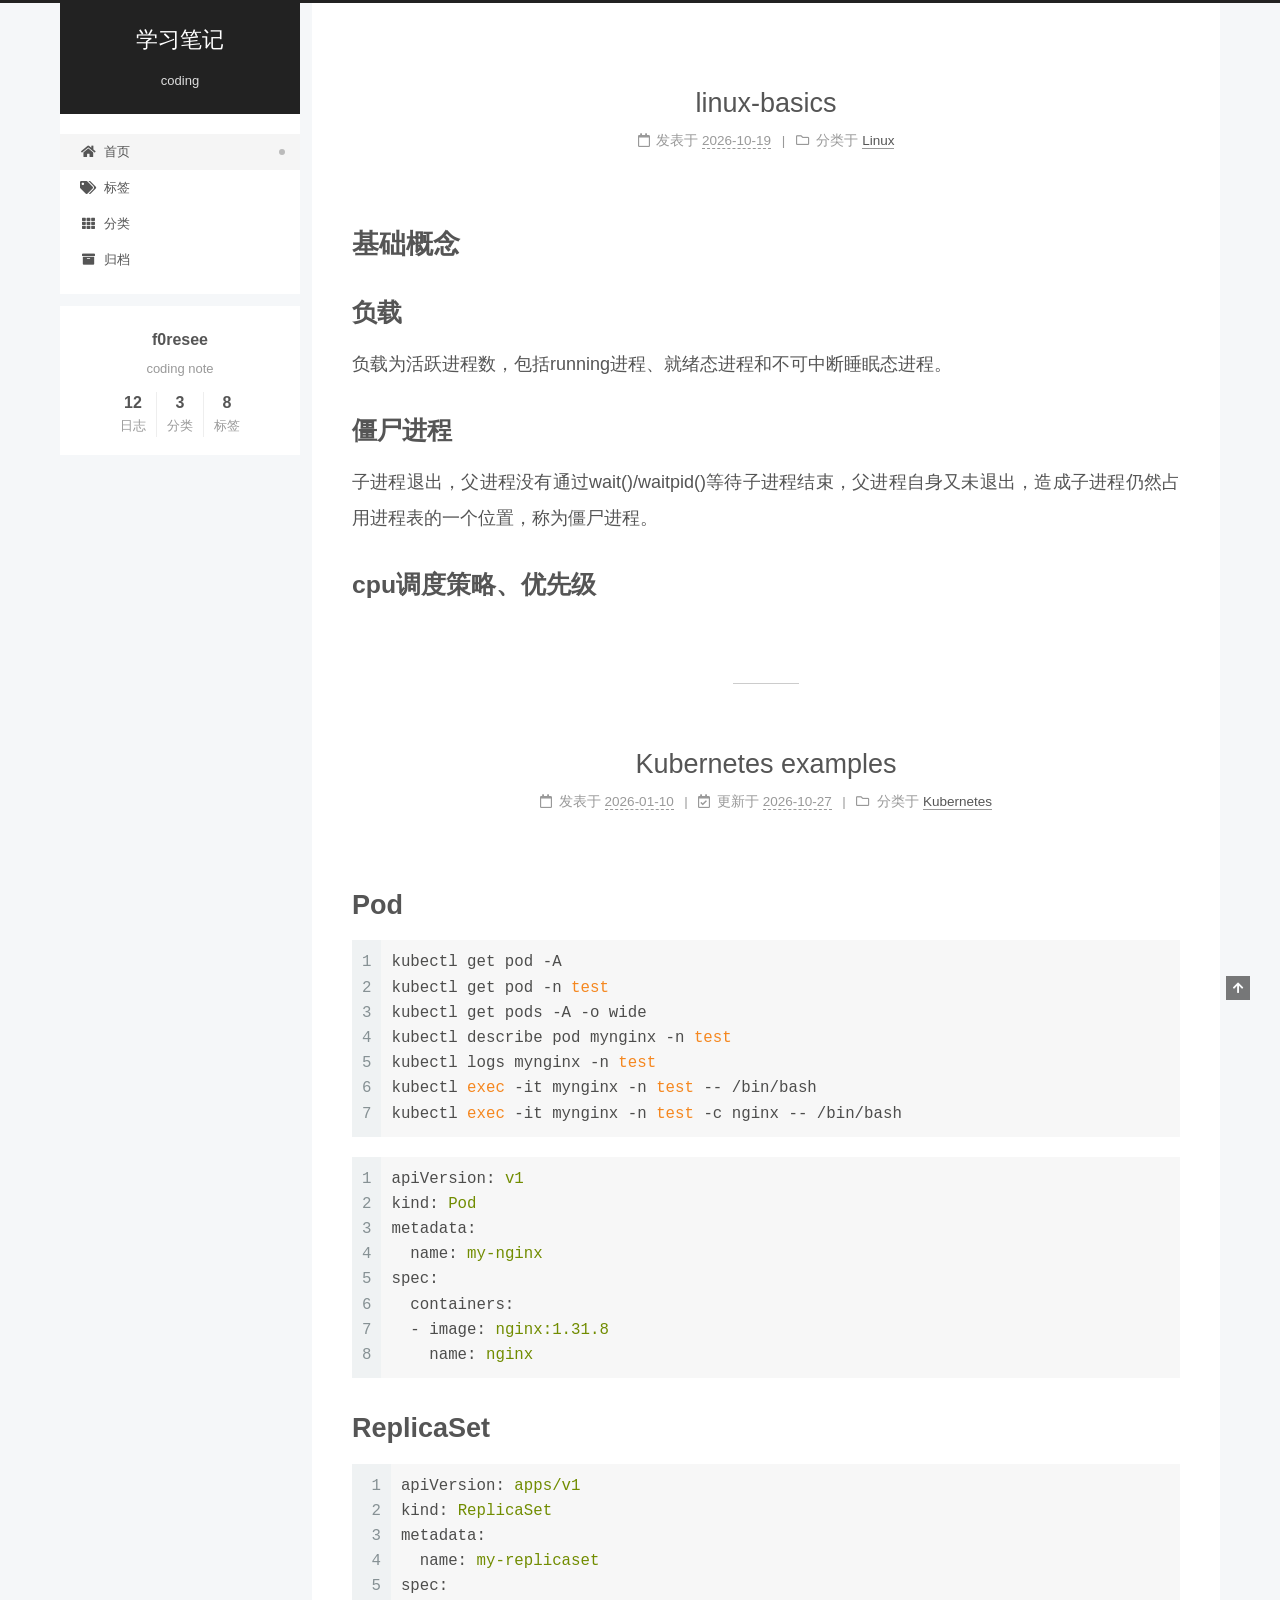
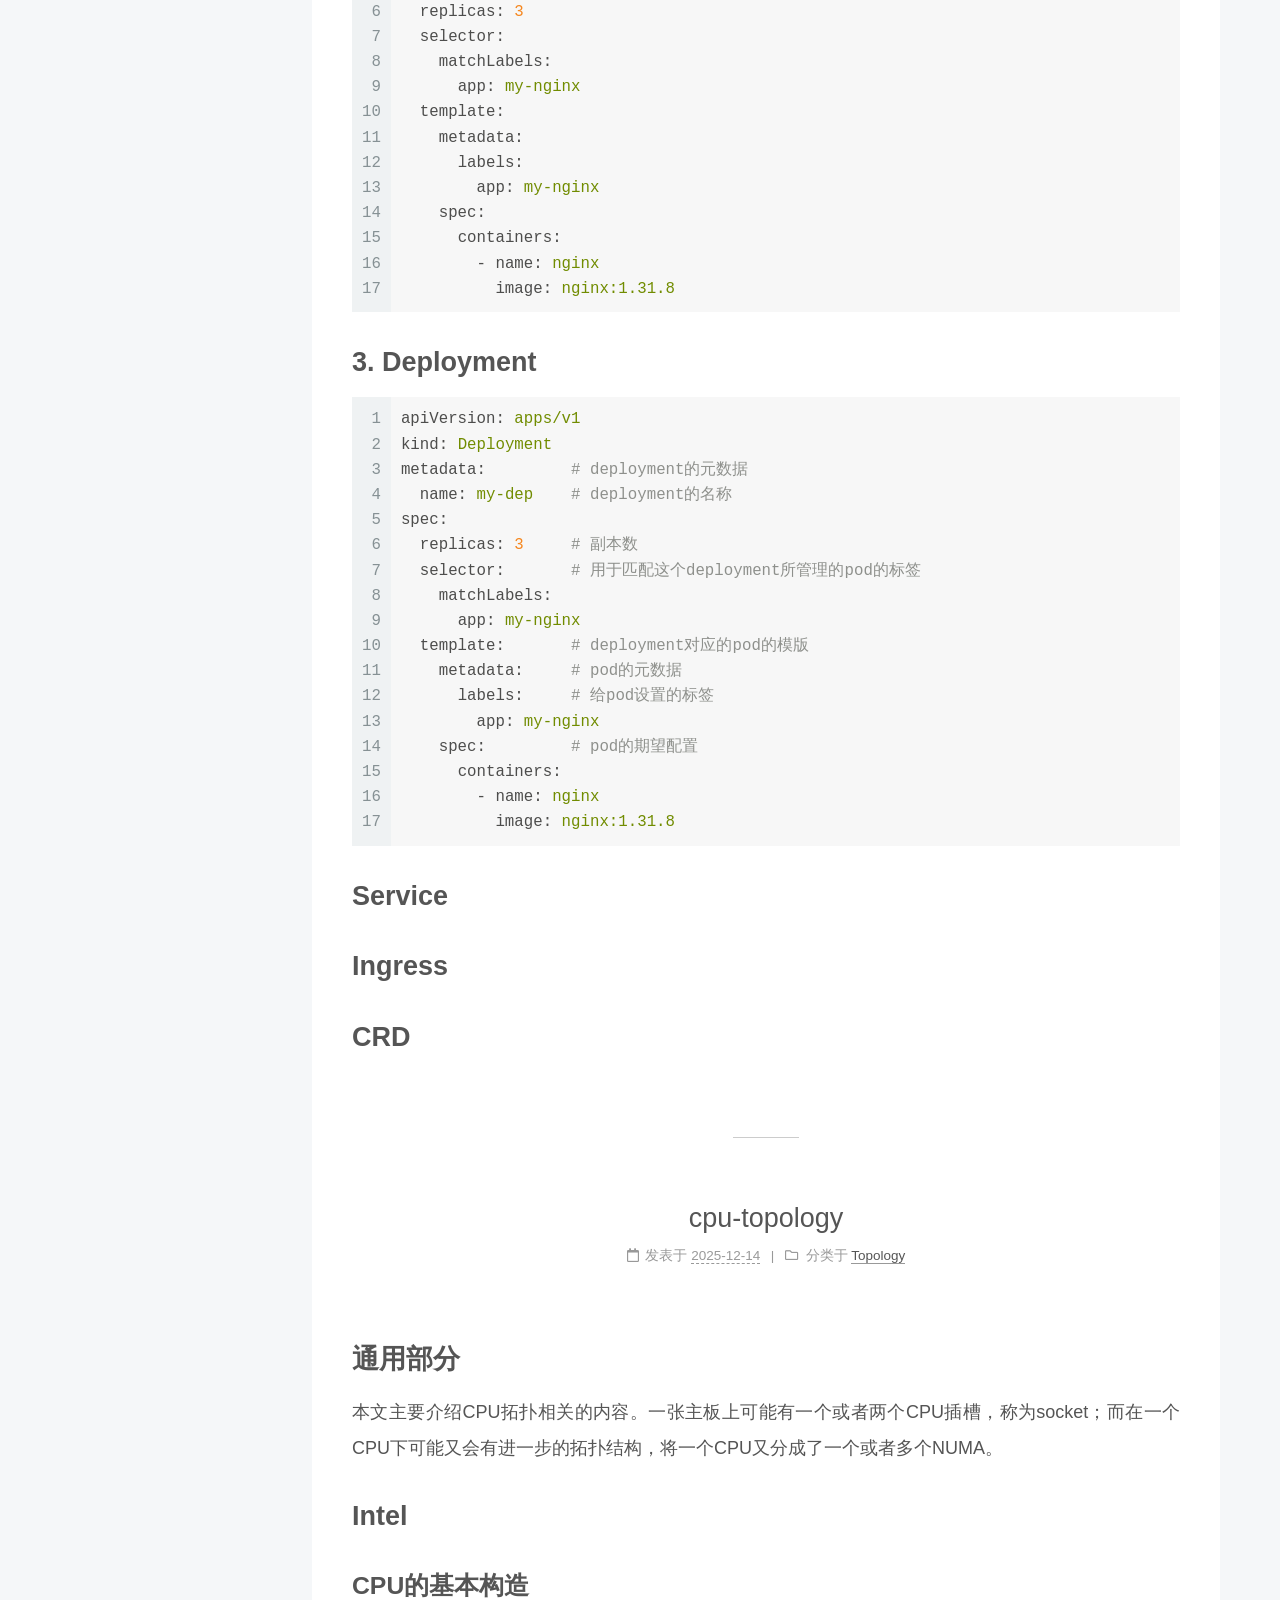
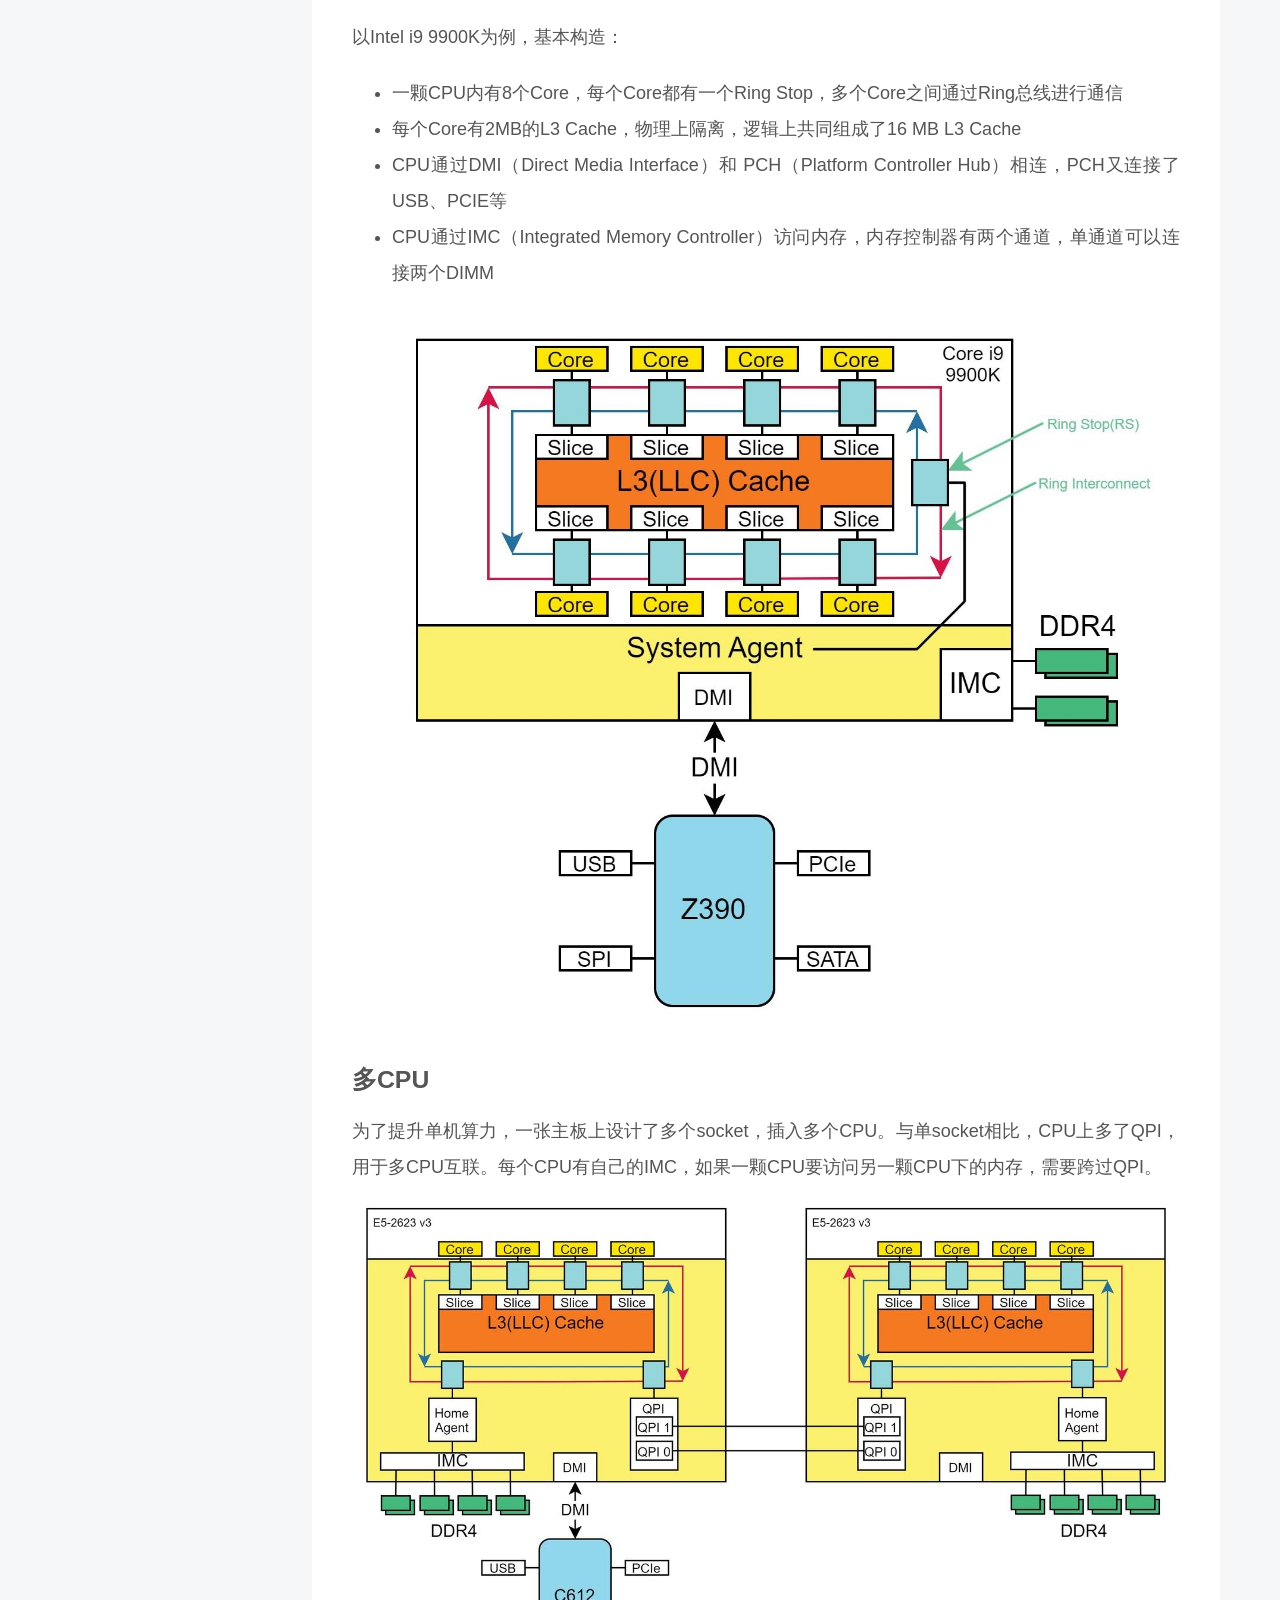
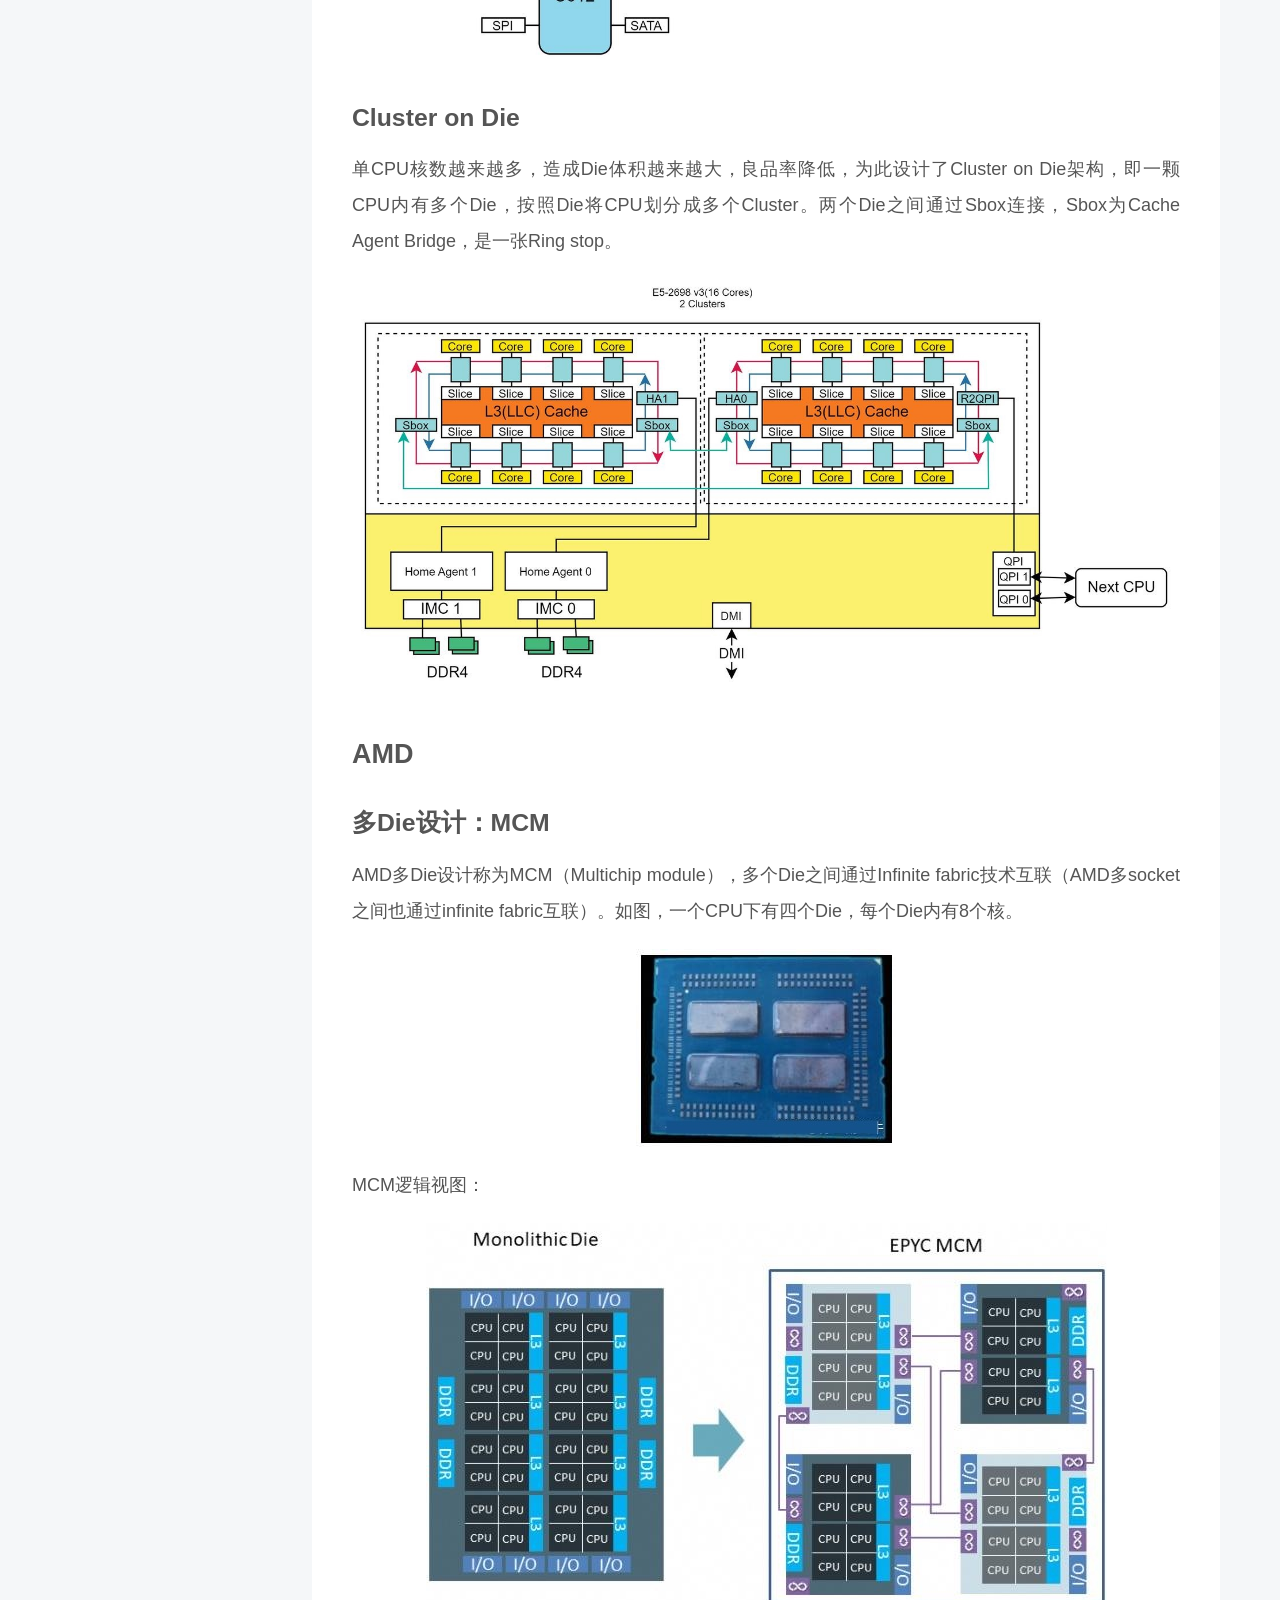
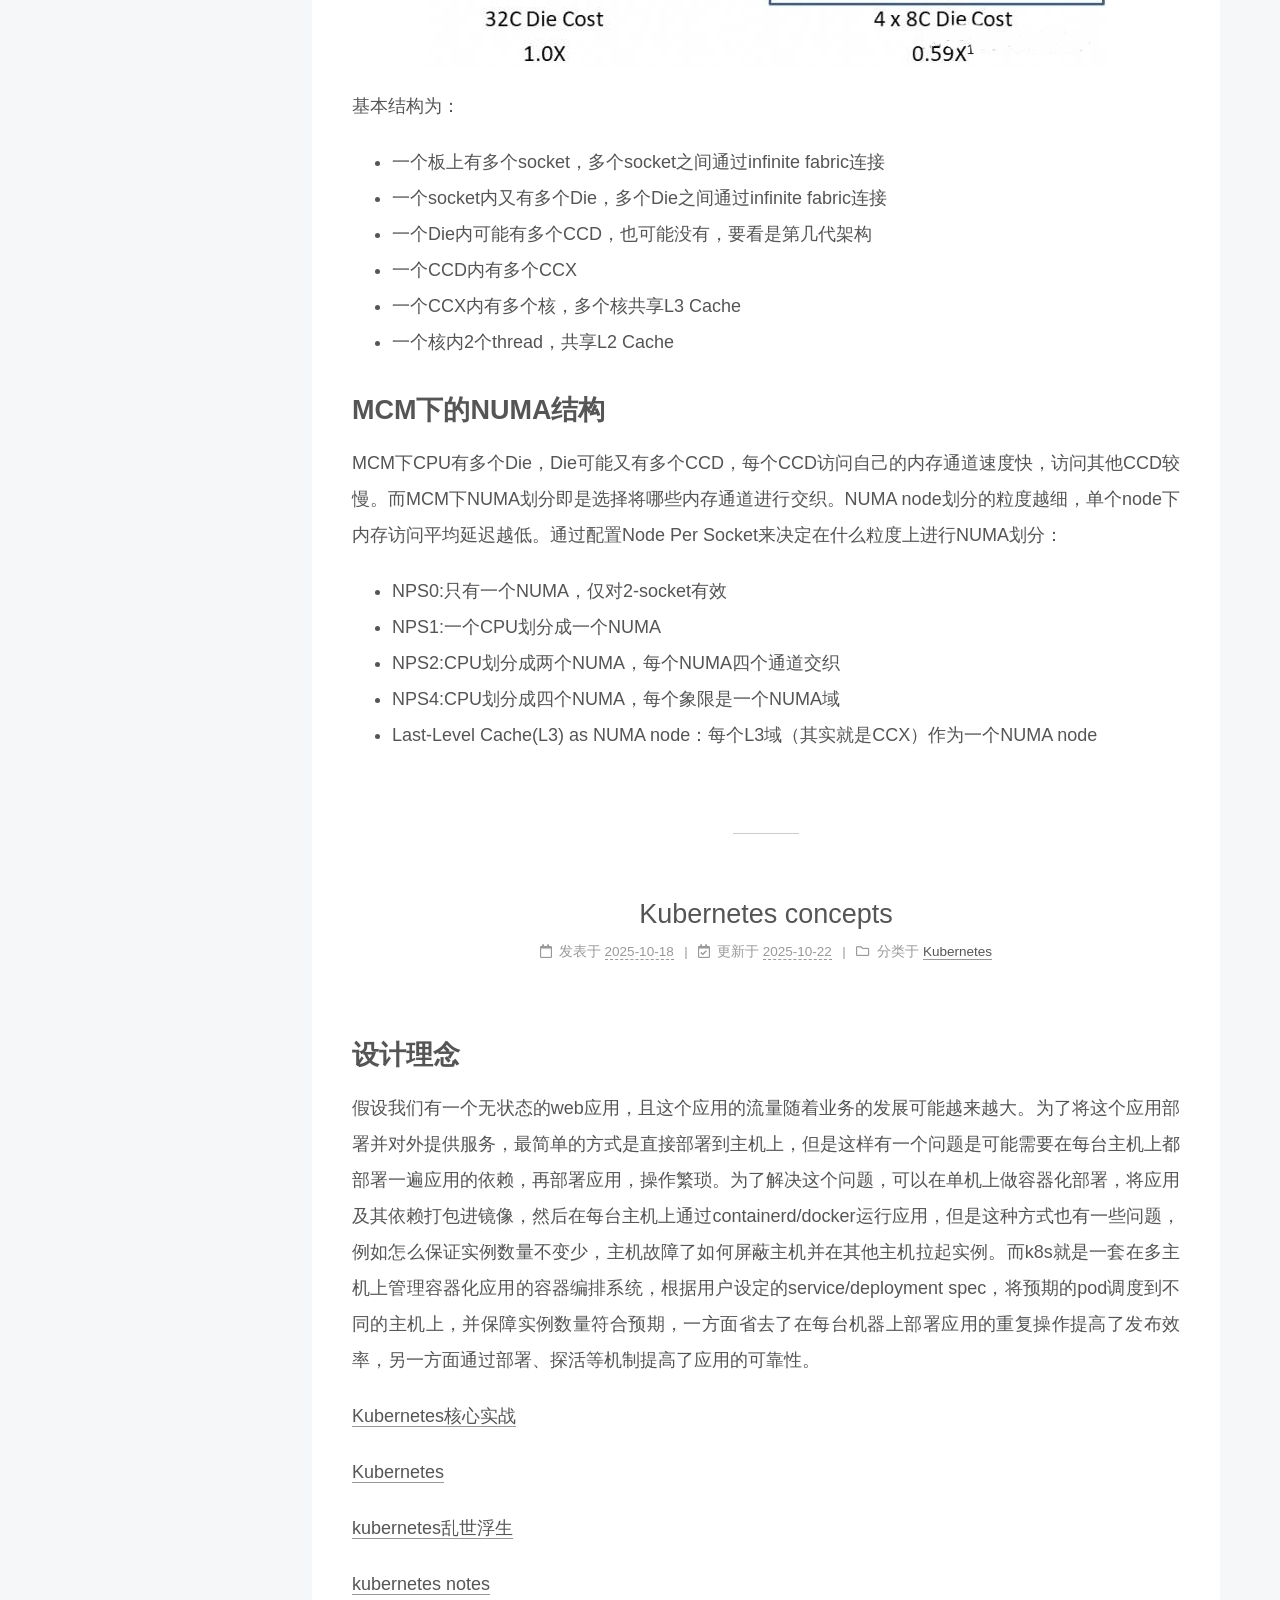
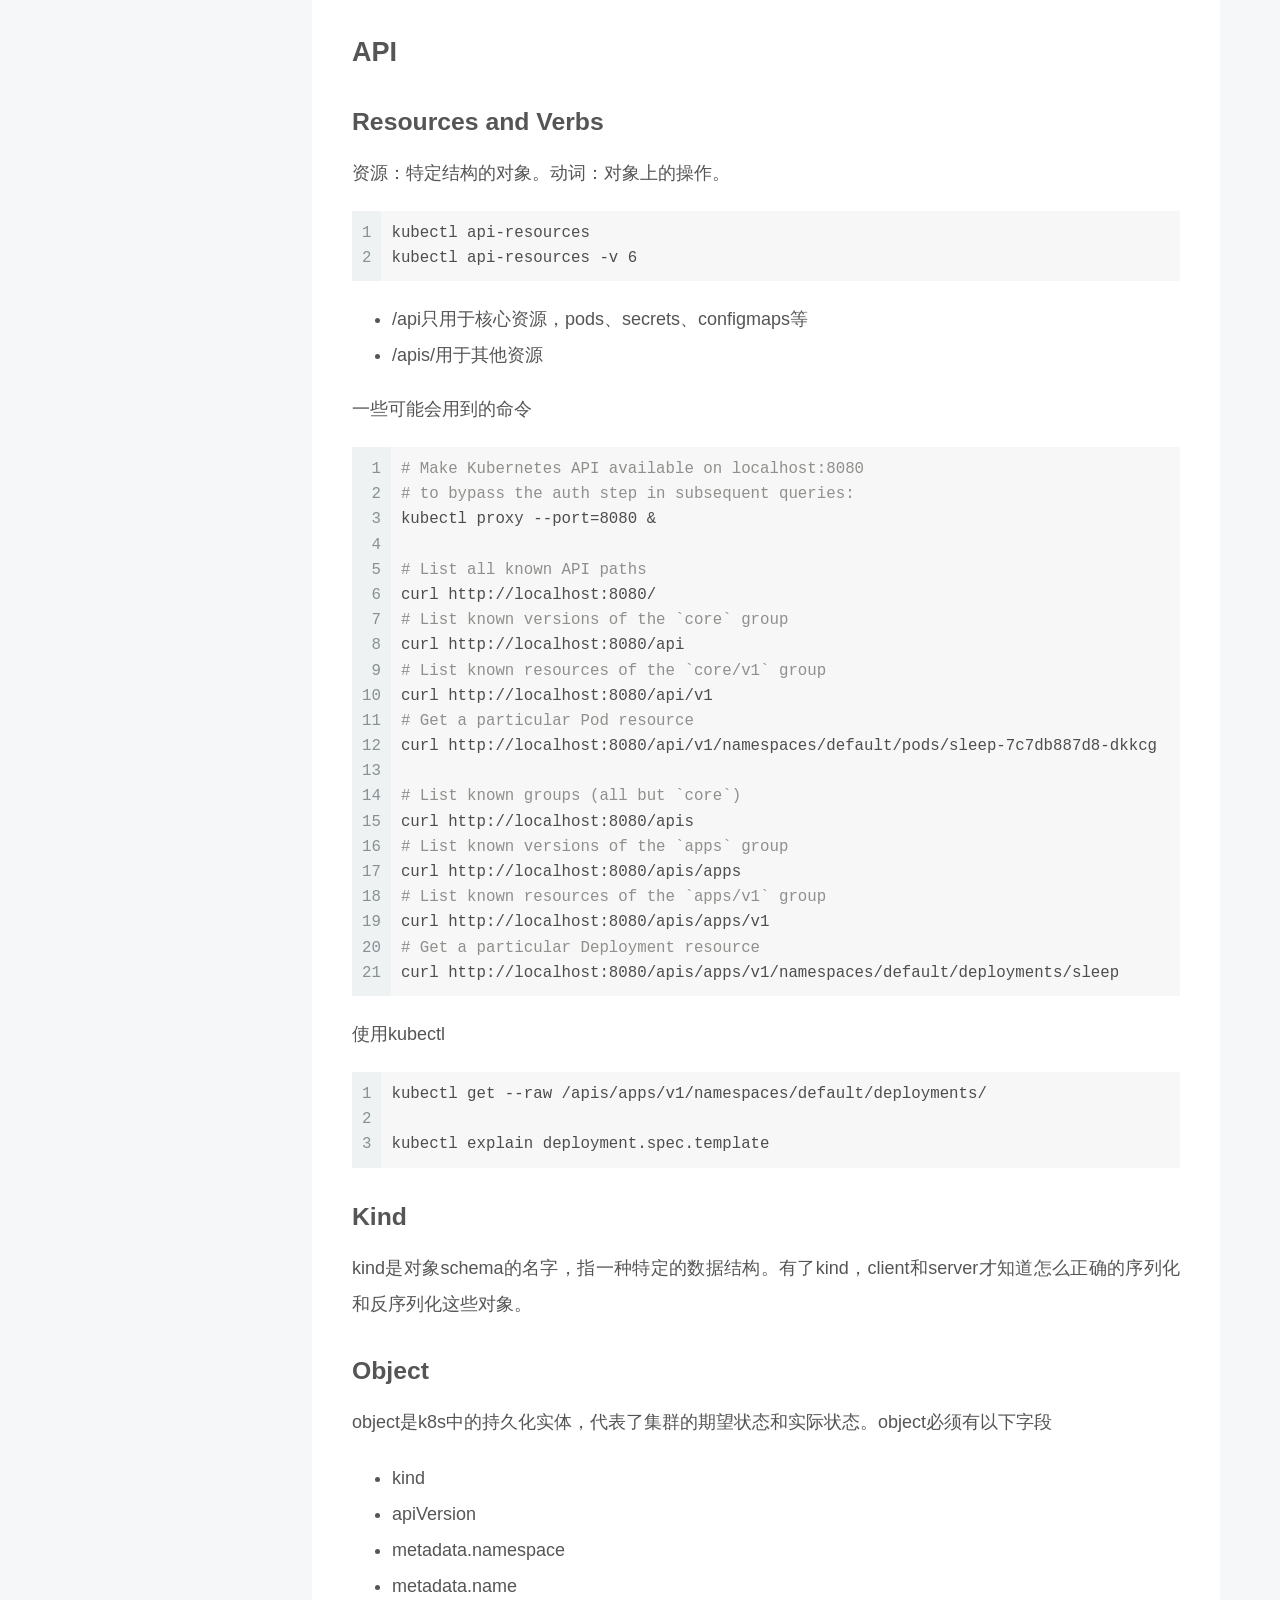
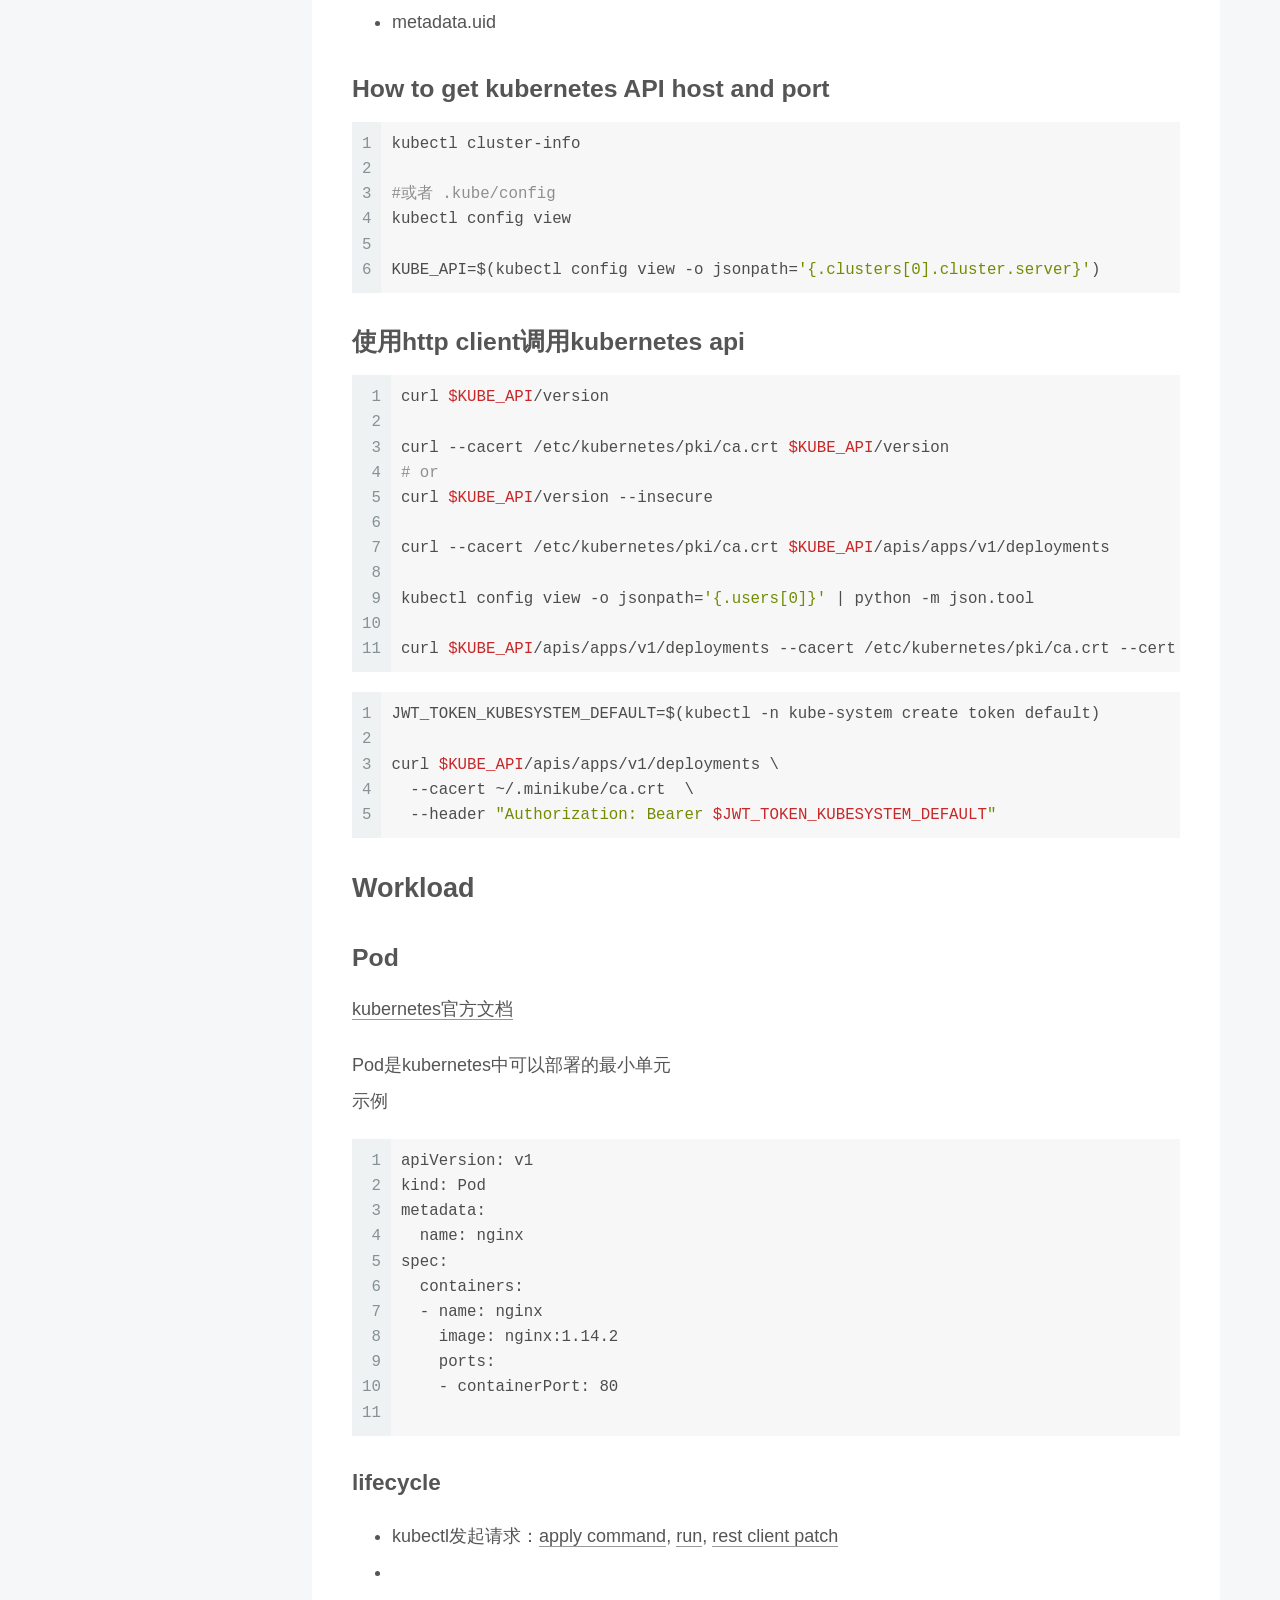
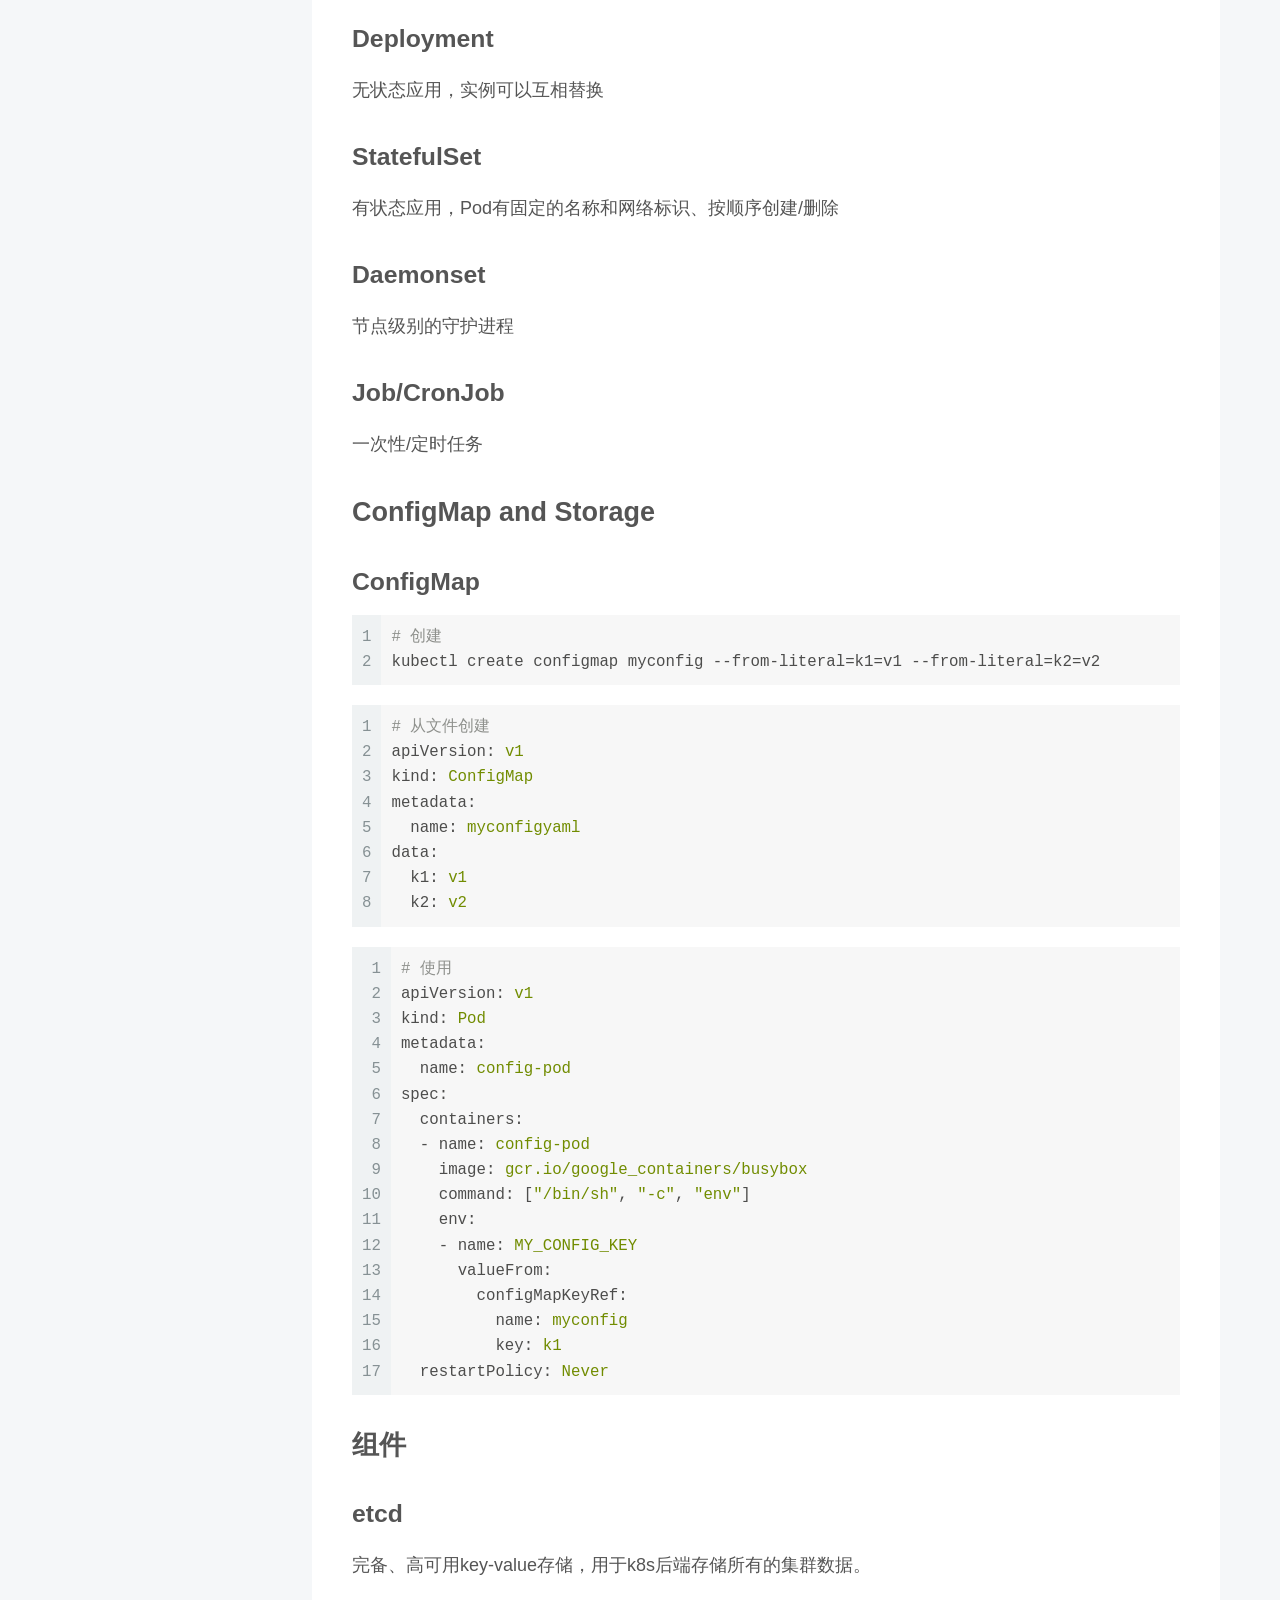
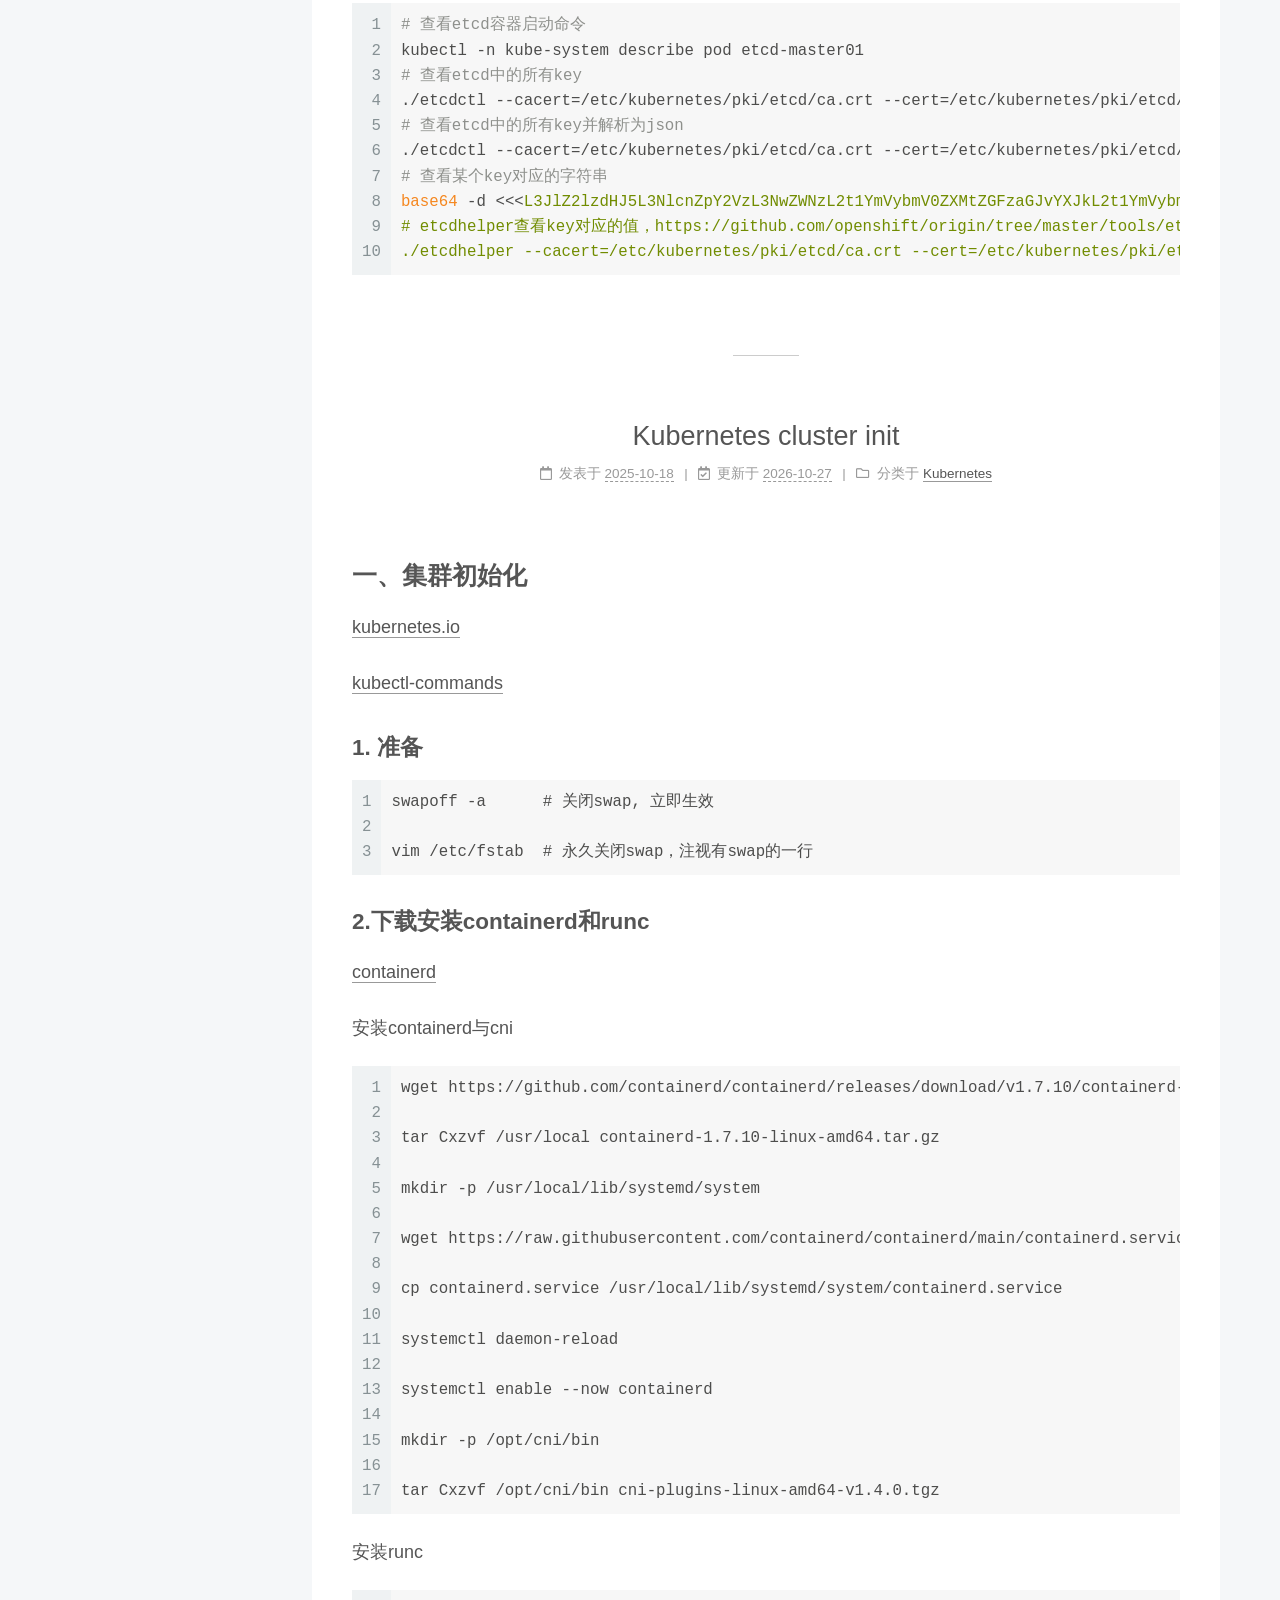
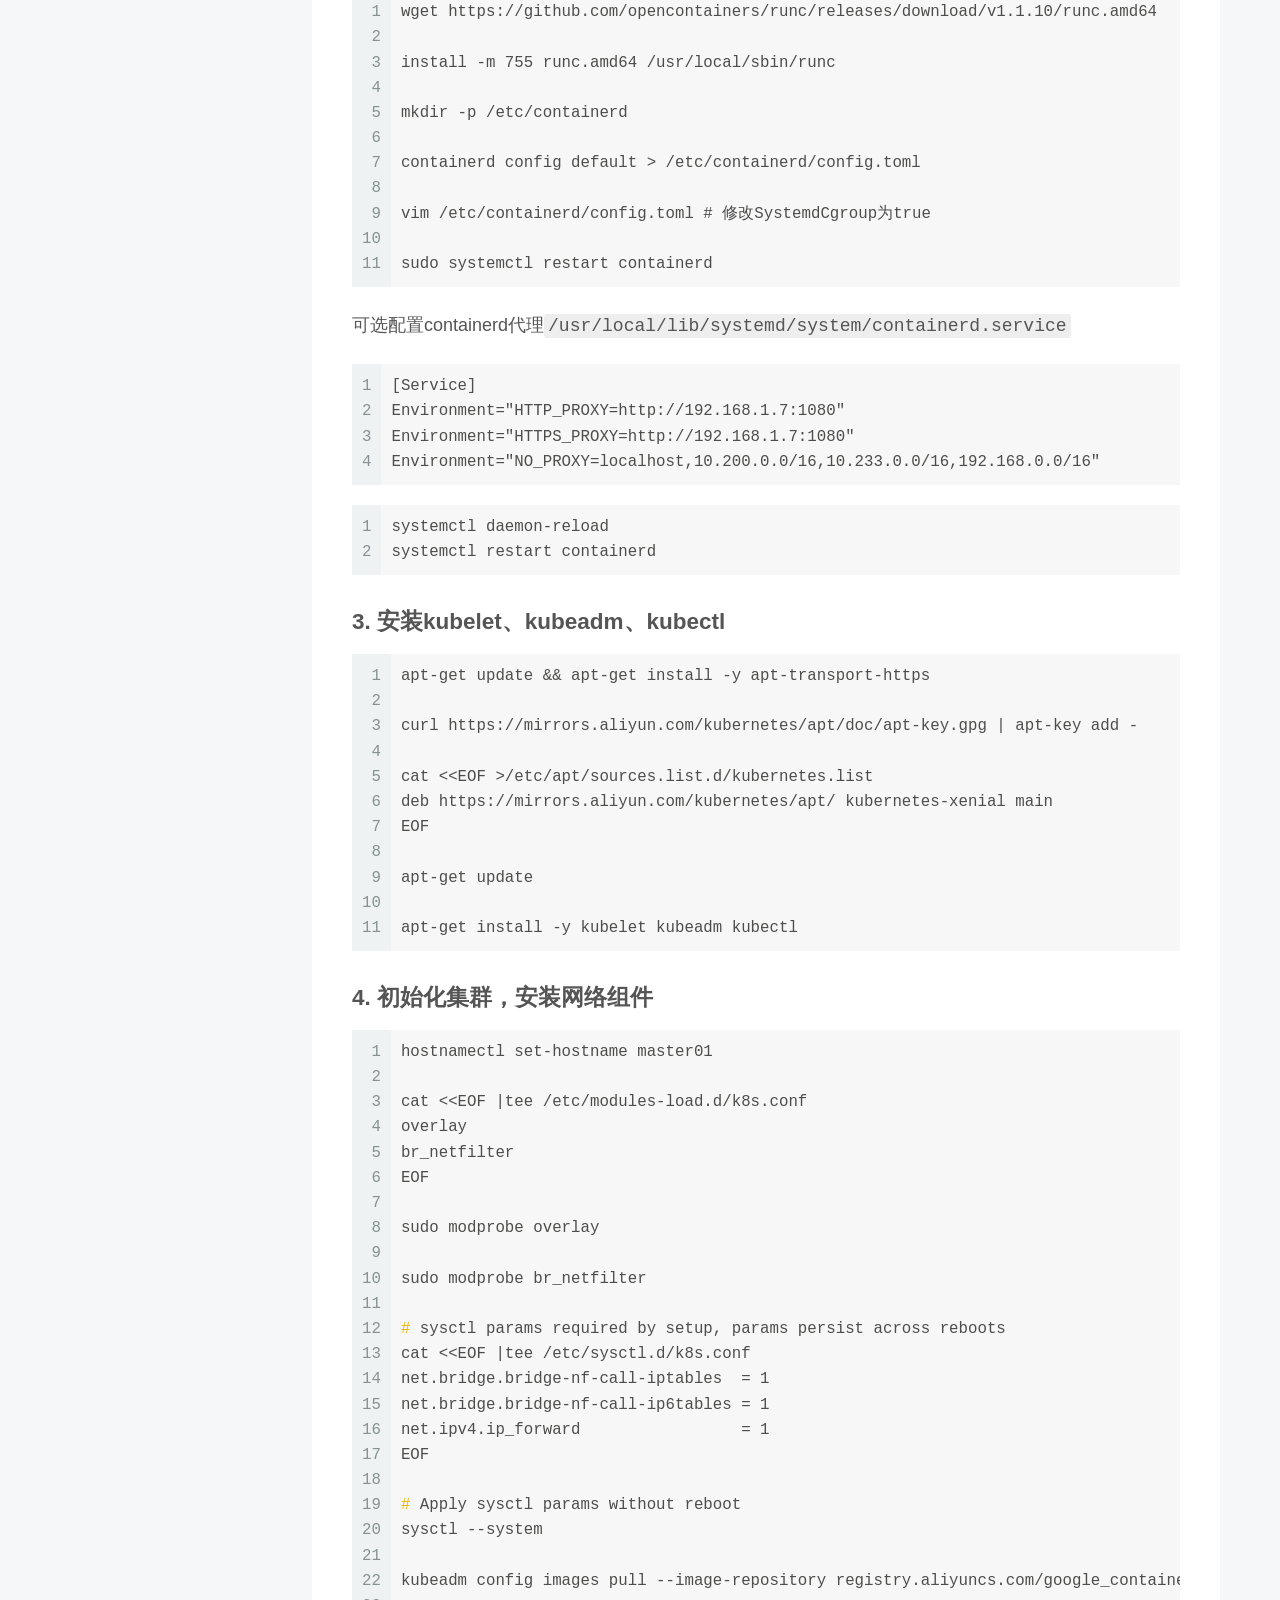
==== commit c2cba1a3: "add k8s examples" ====
--- a/index.html
+++ b/index.html
@@ -258,7 +258,7 @@
                   <i class="far fa-calendar-check"></i>
                 </span>
                 <span class="post-meta-item-text">更新于</span>
-                <time title="修改时间：2026-10-26 22:51:15" itemprop="dateModified" datetime="2026-10-26T22:51:15+08:00">2026-10-26</time>
+                <time title="修改时间：2026-10-27 22:50:03" itemprop="dateModified" datetime="2026-10-27T22:50:03+08:00">2026-10-27</time>
               </span>
             <span class="post-meta-item">
               <span class="post-meta-item-icon">
@@ -281,9 +281,13 @@
     <div class="post-body" itemprop="articleBody">
 
       
-          <h1 id="1-Pod"><a href="#1-Pod" class="headerlink" title="1. Pod"></a>1. Pod</h1><figure class="highlight yaml"><table><tr><td class="gutter"><pre><span class="line">1</span><br><span class="line">2</span><br><span class="line">3</span><br><span class="line">4</span><br><span class="line">5</span><br><span class="line">6</span><br><span class="line">7</span><br><span class="line">8</span><br></pre></td><td class="code"><pre><span class="line"><span class="attr">apiVersion:</span> <span class="string">v1</span></span><br><span class="line"><span class="attr">kind:</span> <span class="string">Pod</span></span><br><span class="line"><span class="attr">metadata:</span></span><br><span class="line">  <span class="attr">name:</span> <span class="string">my-nginx</span></span><br><span class="line"><span class="attr">spec:</span></span><br><span class="line">  <span class="attr">containers:</span></span><br><span class="line">  <span class="bullet">-</span> <span class="attr">image:</span> <span class="string">nginx:1.31.8</span></span><br><span class="line">    <span class="attr">name:</span> <span class="string">nginx</span></span><br></pre></td></tr></table></figure>
-<h1 id="2-Deployment"><a href="#2-Deployment" class="headerlink" title="2. Deployment"></a>2. Deployment</h1><figure class="highlight yaml"><table><tr><td class="gutter"><pre><span class="line">1</span><br><span class="line">2</span><br><span class="line">3</span><br><span class="line">4</span><br><span class="line">5</span><br><span class="line">6</span><br><span class="line">7</span><br><span class="line">8</span><br><span class="line">9</span><br><span class="line">10</span><br><span class="line">11</span><br><span class="line">12</span><br><span class="line">13</span><br><span class="line">14</span><br><span class="line">15</span><br><span class="line">16</span><br><span class="line">17</span><br></pre></td><td class="code"><pre><span class="line"><span class="attr">apiVersion:</span> <span class="string">apps/v1</span> </span><br><span class="line"><span class="attr">kind:</span> <span class="string">Deployment</span></span><br><span class="line"><span class="attr">metadata:</span>         <span class="comment"># deployment的元数据</span></span><br><span class="line">  <span class="attr">name:</span> <span class="string">my-dep</span>    <span class="comment"># deployment的名称</span></span><br><span class="line"><span class="attr">spec:</span></span><br><span class="line">  <span class="attr">replicas:</span> <span class="number">3</span>     <span class="comment"># 副本数</span></span><br><span class="line">  <span class="attr">selector:</span>       <span class="comment"># 用于匹配这个deployment所管理的pod的标签</span></span><br><span class="line">    <span class="attr">matchLabels:</span></span><br><span class="line">      <span class="attr">app:</span> <span class="string">my-nginx</span></span><br><span class="line">  <span class="attr">template:</span>       <span class="comment"># deployment对应的pod的模版</span></span><br><span class="line">    <span class="attr">metadata:</span>     <span class="comment"># pod的元数据</span></span><br><span class="line">      <span class="attr">labels:</span>     <span class="comment"># 给pod设置的标签</span></span><br><span class="line">        <span class="attr">app:</span> <span class="string">my-nginx</span> </span><br><span class="line">    <span class="attr">spec:</span>         <span class="comment"># pod的期望配置</span></span><br><span class="line">      <span class="attr">containers:</span></span><br><span class="line">        <span class="bullet">-</span> <span class="attr">name:</span> <span class="string">nginx</span></span><br><span class="line">          <span class="attr">image:</span> <span class="string">nginx:1.31.8</span></span><br></pre></td></tr></table></figure>
-<h1 id="3-Service"><a href="#3-Service" class="headerlink" title="3. Service"></a>3. Service</h1><h1 id="4-Ingress"><a href="#4-Ingress" class="headerlink" title="4. Ingress"></a>4. Ingress</h1><h1 id="5-CRD"><a href="#5-CRD" class="headerlink" title="5. CRD"></a>5. CRD</h1>
+          <h1 id="Pod"><a href="#Pod" class="headerlink" title="Pod"></a>Pod</h1><figure class="highlight sh"><table><tr><td class="gutter"><pre><span class="line">1</span><br><span class="line">2</span><br><span class="line">3</span><br><span class="line">4</span><br><span class="line">5</span><br><span class="line">6</span><br><span class="line">7</span><br></pre></td><td class="code"><pre><span class="line">kubectl get pod -A</span><br><span class="line">kubectl get pod -n <span class="built_in">test</span>  </span><br><span class="line">kubectl get pods -A -o wide</span><br><span class="line">kubectl describe pod mynginx -n <span class="built_in">test</span></span><br><span class="line">kubectl logs mynginx -n <span class="built_in">test</span></span><br><span class="line">kubectl <span class="built_in">exec</span> -it mynginx -n <span class="built_in">test</span> -- /bin/bash</span><br><span class="line">kubectl <span class="built_in">exec</span> -it mynginx -n <span class="built_in">test</span> -c nginx -- /bin/bash</span><br></pre></td></tr></table></figure>
+
+<figure class="highlight yaml"><table><tr><td class="gutter"><pre><span class="line">1</span><br><span class="line">2</span><br><span class="line">3</span><br><span class="line">4</span><br><span class="line">5</span><br><span class="line">6</span><br><span class="line">7</span><br><span class="line">8</span><br></pre></td><td class="code"><pre><span class="line"><span class="attr">apiVersion:</span> <span class="string">v1</span></span><br><span class="line"><span class="attr">kind:</span> <span class="string">Pod</span></span><br><span class="line"><span class="attr">metadata:</span></span><br><span class="line">  <span class="attr">name:</span> <span class="string">my-nginx</span></span><br><span class="line"><span class="attr">spec:</span></span><br><span class="line">  <span class="attr">containers:</span></span><br><span class="line">  <span class="bullet">-</span> <span class="attr">image:</span> <span class="string">nginx:1.31.8</span></span><br><span class="line">    <span class="attr">name:</span> <span class="string">nginx</span></span><br></pre></td></tr></table></figure>
+<h1 id="ReplicaSet"><a href="#ReplicaSet" class="headerlink" title="ReplicaSet"></a>ReplicaSet</h1><figure class="highlight yaml"><table><tr><td class="gutter"><pre><span class="line">1</span><br><span class="line">2</span><br><span class="line">3</span><br><span class="line">4</span><br><span class="line">5</span><br><span class="line">6</span><br><span class="line">7</span><br><span class="line">8</span><br><span class="line">9</span><br><span class="line">10</span><br><span class="line">11</span><br><span class="line">12</span><br><span class="line">13</span><br><span class="line">14</span><br><span class="line">15</span><br><span class="line">16</span><br><span class="line">17</span><br></pre></td><td class="code"><pre><span class="line"><span class="attr">apiVersion:</span> <span class="string">apps/v1</span> </span><br><span class="line"><span class="attr">kind:</span> <span class="string">ReplicaSet</span></span><br><span class="line"><span class="attr">metadata:</span></span><br><span class="line">  <span class="attr">name:</span> <span class="string">my-replicaset</span></span><br><span class="line"><span class="attr">spec:</span></span><br><span class="line">  <span class="attr">replicas:</span> <span class="number">3</span></span><br><span class="line">  <span class="attr">selector:</span></span><br><span class="line">    <span class="attr">matchLabels:</span></span><br><span class="line">      <span class="attr">app:</span> <span class="string">my-nginx</span></span><br><span class="line">  <span class="attr">template:</span>   </span><br><span class="line">    <span class="attr">metadata:</span> </span><br><span class="line">      <span class="attr">labels:</span>  </span><br><span class="line">        <span class="attr">app:</span> <span class="string">my-nginx</span> </span><br><span class="line">    <span class="attr">spec:</span></span><br><span class="line">      <span class="attr">containers:</span></span><br><span class="line">        <span class="bullet">-</span> <span class="attr">name:</span> <span class="string">nginx</span></span><br><span class="line">          <span class="attr">image:</span> <span class="string">nginx:1.31.8</span></span><br></pre></td></tr></table></figure>
+
+<h1 id="3-Deployment"><a href="#3-Deployment" class="headerlink" title="3. Deployment"></a>3. Deployment</h1><figure class="highlight yaml"><table><tr><td class="gutter"><pre><span class="line">1</span><br><span class="line">2</span><br><span class="line">3</span><br><span class="line">4</span><br><span class="line">5</span><br><span class="line">6</span><br><span class="line">7</span><br><span class="line">8</span><br><span class="line">9</span><br><span class="line">10</span><br><span class="line">11</span><br><span class="line">12</span><br><span class="line">13</span><br><span class="line">14</span><br><span class="line">15</span><br><span class="line">16</span><br><span class="line">17</span><br></pre></td><td class="code"><pre><span class="line"><span class="attr">apiVersion:</span> <span class="string">apps/v1</span> </span><br><span class="line"><span class="attr">kind:</span> <span class="string">Deployment</span></span><br><span class="line"><span class="attr">metadata:</span>         <span class="comment"># deployment的元数据</span></span><br><span class="line">  <span class="attr">name:</span> <span class="string">my-dep</span>    <span class="comment"># deployment的名称</span></span><br><span class="line"><span class="attr">spec:</span></span><br><span class="line">  <span class="attr">replicas:</span> <span class="number">3</span>     <span class="comment"># 副本数</span></span><br><span class="line">  <span class="attr">selector:</span>       <span class="comment"># 用于匹配这个deployment所管理的pod的标签</span></span><br><span class="line">    <span class="attr">matchLabels:</span></span><br><span class="line">      <span class="attr">app:</span> <span class="string">my-nginx</span></span><br><span class="line">  <span class="attr">template:</span>       <span class="comment"># deployment对应的pod的模版</span></span><br><span class="line">    <span class="attr">metadata:</span>     <span class="comment"># pod的元数据</span></span><br><span class="line">      <span class="attr">labels:</span>     <span class="comment"># 给pod设置的标签</span></span><br><span class="line">        <span class="attr">app:</span> <span class="string">my-nginx</span> </span><br><span class="line">    <span class="attr">spec:</span>         <span class="comment"># pod的期望配置</span></span><br><span class="line">      <span class="attr">containers:</span></span><br><span class="line">        <span class="bullet">-</span> <span class="attr">name:</span> <span class="string">nginx</span></span><br><span class="line">          <span class="attr">image:</span> <span class="string">nginx:1.31.8</span></span><br></pre></td></tr></table></figure>
+<h1 id="Service"><a href="#Service" class="headerlink" title="Service"></a>Service</h1><h1 id="Ingress"><a href="#Ingress" class="headerlink" title="Ingress"></a>Ingress</h1><h1 id="CRD"><a href="#CRD" class="headerlink" title="CRD"></a>CRD</h1>
       
     </div>
 
@@ -553,7 +557,7 @@
                   <i class="far fa-calendar-check"></i>
                 </span>
                 <span class="post-meta-item-text">更新于</span>
-                <time title="修改时间：2026-10-26 22:49:30" itemprop="dateModified" datetime="2026-10-26T22:49:30+08:00">2026-10-26</time>
+                <time title="修改时间：2026-10-27 20:21:17" itemprop="dateModified" datetime="2026-10-27T20:21:17+08:00">2026-10-27</time>
               </span>
             <span class="post-meta-item">
               <span class="post-meta-item-icon">
@@ -609,16 +613,11 @@
 <p>minikube stop</p>
 <p>minikube delete</p>
 <p>minikube start –kubernetes-version&#x3D;v1.23.8</p>
-<h2 id="二、测试用yaml"><a href="#二、测试用yaml" class="headerlink" title="二、测试用yaml"></a>二、测试用yaml</h2><h3 id="1-Pod"><a href="#1-Pod" class="headerlink" title="1. Pod"></a>1. Pod</h3><figure class="highlight sh"><table><tr><td class="gutter"><pre><span class="line">1</span><br><span class="line">2</span><br><span class="line">3</span><br><span class="line">4</span><br><span class="line">5</span><br><span class="line">6</span><br><span class="line">7</span><br></pre></td><td class="code"><pre><span class="line">kubectl get pod -A</span><br><span class="line">kubectl get pod -n <span class="built_in">test</span>  </span><br><span class="line">kubectl get pods -A -o wide</span><br><span class="line">kubectl describe pod mynginx -n <span class="built_in">test</span></span><br><span class="line">kubectl logs mynginx -n <span class="built_in">test</span></span><br><span class="line">kubectl <span class="built_in">exec</span> -it mynginx -n <span class="built_in">test</span> -- /bin/bash</span><br><span class="line">kubectl <span class="built_in">exec</span> -it mynginx -n <span class="built_in">test</span> -c nginx -- /bin/bash</span><br></pre></td></tr></table></figure>
-
-<figure class="highlight yaml"><table><tr><td class="gutter"><pre><span class="line">1</span><br><span class="line">2</span><br><span class="line">3</span><br><span class="line">4</span><br><span class="line">5</span><br><span class="line">6</span><br><span class="line">7</span><br><span class="line">8</span><br></pre></td><td class="code"><pre><span class="line"><span class="attr">kind:</span> <span class="string">Pod</span></span><br><span class="line"><span class="attr">apiVersion:</span> <span class="string">v1</span></span><br><span class="line"><span class="attr">metadata:</span></span><br><span class="line">  <span class="attr">name:</span> <span class="string">mynginx</span></span><br><span class="line"><span class="attr">spec:</span></span><br><span class="line">  <span class="attr">containers:</span></span><br><span class="line">    <span class="bullet">-</span> <span class="attr">name:</span> <span class="string">mynginx</span></span><br><span class="line">      <span class="attr">image:</span> <span class="string">nginx</span></span><br></pre></td></tr></table></figure>
-
-<figure class="highlight yaml"><table><tr><td class="gutter"><pre><span class="line">1</span><br><span class="line">2</span><br><span class="line">3</span><br><span class="line">4</span><br><span class="line">5</span><br><span class="line">6</span><br><span class="line">7</span><br><span class="line">8</span><br><span class="line">9</span><br><span class="line">10</span><br><span class="line">11</span><br><span class="line">12</span><br></pre></td><td class="code"><pre><span class="line"><span class="attr">apiVersion:</span> <span class="string">v1</span></span><br><span class="line"><span class="attr">kind:</span> <span class="string">Pod</span></span><br><span class="line"><span class="attr">metadata:</span></span><br><span class="line">  <span class="attr">labels:</span></span><br><span class="line">    <span class="attr">run:</span> <span class="string">myapp</span></span><br><span class="line">  <span class="attr">name:</span> <span class="string">myapp</span></span><br><span class="line"><span class="attr">spec:</span></span><br><span class="line">  <span class="attr">containers:</span></span><br><span class="line">  <span class="bullet">-</span> <span class="attr">image:</span> <span class="string">nginx</span></span><br><span class="line">    <span class="attr">name:</span> <span class="string">nginx</span></span><br><span class="line">  <span class="bullet">-</span> <span class="attr">image:</span> <span class="string">tomcat</span></span><br><span class="line">    <span class="attr">name:</span> <span class="string">tomcat</span></span><br></pre></td></tr></table></figure>
-<h3 id="2-Deployment"><a href="#2-Deployment" class="headerlink" title="2. Deployment"></a>2. Deployment</h3><h3 id="3-Service"><a href="#3-Service" class="headerlink" title="3. Service"></a>3. Service</h3><figure class="highlight bash"><table><tr><td class="gutter"><pre><span class="line">1</span><br></pre></td><td class="code"><pre><span class="line">kubectl expose deployment my-dep --port=8000 --target-port=80 --<span class="built_in">type</span>=ClusterIP</span><br></pre></td></tr></table></figure>
+<h2 id="二、测试用yaml"><a href="#二、测试用yaml" class="headerlink" title="二、测试用yaml"></a>二、测试用yaml</h2><h3 id="3-Service"><a href="#3-Service" class="headerlink" title="3. Service"></a>3. Service</h3><figure class="highlight bash"><table><tr><td class="gutter"><pre><span class="line">1</span><br></pre></td><td class="code"><pre><span class="line">kubectl expose deployment my-dep --port=8000 --target-port=80 --<span class="built_in">type</span>=ClusterIP</span><br></pre></td></tr></table></figure>
 <figure class="highlight yaml"><table><tr><td class="gutter"><pre><span class="line">1</span><br><span class="line">2</span><br><span class="line">3</span><br><span class="line">4</span><br><span class="line">5</span><br><span class="line">6</span><br><span class="line">7</span><br><span class="line">8</span><br><span class="line">9</span><br><span class="line">10</span><br><span class="line">11</span><br><span class="line">12</span><br><span class="line">13</span><br></pre></td><td class="code"><pre><span class="line"><span class="attr">apiVersion:</span> <span class="string">v1</span></span><br><span class="line"><span class="attr">kind:</span> <span class="string">Service</span></span><br><span class="line"><span class="attr">metadata:</span></span><br><span class="line">  <span class="attr">labels:</span></span><br><span class="line">    <span class="attr">app:</span> <span class="string">my-dep</span></span><br><span class="line">  <span class="attr">name:</span> <span class="string">my-dep</span></span><br><span class="line"><span class="attr">spec:</span></span><br><span class="line">  <span class="attr">selector:</span></span><br><span class="line">    <span class="attr">app:</span> <span class="string">my-dep</span></span><br><span class="line">  <span class="attr">ports:</span></span><br><span class="line">  <span class="bullet">-</span> <span class="attr">port:</span> <span class="number">8000</span></span><br><span class="line">    <span class="attr">protocol:</span> <span class="string">TCP</span></span><br><span class="line">    <span class="attr">targetPort:</span> <span class="number">80</span></span><br></pre></td></tr></table></figure>
 <figure class="highlight bash"><table><tr><td class="gutter"><pre><span class="line">1</span><br><span class="line">2</span><br></pre></td><td class="code"><pre><span class="line">curl 10.98.164.10:8000</span><br><span class="line">curl my-dep.default.svc:8000</span><br></pre></td></tr></table></figure>
 <figure class="highlight plaintext"><table><tr><td class="gutter"><pre><span class="line">1</span><br></pre></td><td class="code"><pre><span class="line">kubectl expose deployment my-dep --port=8000 --target-port=80 --type=NodePort</span><br></pre></td></tr></table></figure>
-<figure class="highlight yaml"><table><tr><td class="gutter"><pre><span class="line">1</span><br><span class="line">2</span><br><span class="line">3</span><br><span class="line">4</span><br><span class="line">5</span><br><span class="line">6</span><br><span class="line">7</span><br><span class="line">8</span><br><span class="line">9</span><br><span class="line">10</span><br><span class="line">11</span><br><span class="line">12</span><br><span class="line">13</span><br><span class="line">14</span><br><span class="line">15</span><br></pre></td><td class="code"><pre><span class="line"><span class="attr">apiVersion:</span> <span class="string">v1</span></span><br><span class="line"><span class="attr">kind:</span> <span class="string">Service</span></span><br><span class="line"><span class="attr">metadata:</span></span><br><span class="line">  <span class="attr">labels:</span></span><br><span class="line">    <span class="attr">app:</span> <span class="string">my-dep</span></span><br><span class="line">  <span class="attr">name:</span> <span class="string">my-dep</span></span><br><span class="line"><span class="attr">spec:</span></span><br><span class="line">  <span class="attr">ports:</span></span><br><span class="line">  <span class="bullet">-</span> <span class="attr">port:</span> <span class="number">8000</span></span><br><span class="line">    <span class="attr">protocol:</span> <span class="string">TCP</span></span><br><span class="line">    <span class="attr">targetPort:</span> <span class="number">80</span></span><br><span class="line">  <span class="attr">selector:</span></span><br><span class="line">    <span class="attr">app:</span> <span class="string">my-dep</span></span><br><span class="line">  <span class="attr">type:</span> <span class="string">NodePort</span></span><br><span class="line"></span><br></pre></td></tr></table></figure>
+<figure class="highlight yaml"><table><tr><td class="gutter"><pre><span class="line">1</span><br><span class="line">2</span><br><span class="line">3</span><br><span class="line">4</span><br><span class="line">5</span><br><span class="line">6</span><br><span class="line">7</span><br><span class="line">8</span><br><span class="line">9</span><br><span class="line">10</span><br><span class="line">11</span><br><span class="line">12</span><br><span class="line">13</span><br><span class="line">14</span><br></pre></td><td class="code"><pre><span class="line"><span class="attr">apiVersion:</span> <span class="string">v1</span></span><br><span class="line"><span class="attr">kind:</span> <span class="string">Service</span></span><br><span class="line"><span class="attr">metadata:</span></span><br><span class="line">  <span class="attr">labels:</span></span><br><span class="line">    <span class="attr">app:</span> <span class="string">my-dep</span></span><br><span class="line">  <span class="attr">name:</span> <span class="string">my-dep</span></span><br><span class="line"><span class="attr">spec:</span></span><br><span class="line">  <span class="attr">ports:</span></span><br><span class="line">  <span class="bullet">-</span> <span class="attr">port:</span> <span class="number">8000</span></span><br><span class="line">    <span class="attr">protocol:</span> <span class="string">TCP</span></span><br><span class="line">    <span class="attr">targetPort:</span> <span class="number">80</span></span><br><span class="line">  <span class="attr">selector:</span></span><br><span class="line">    <span class="attr">app:</span> <span class="string">my-dep</span></span><br><span class="line">  <span class="attr">type:</span> <span class="string">NodePort</span></span><br></pre></td></tr></table></figure>
       
     </div>
 
